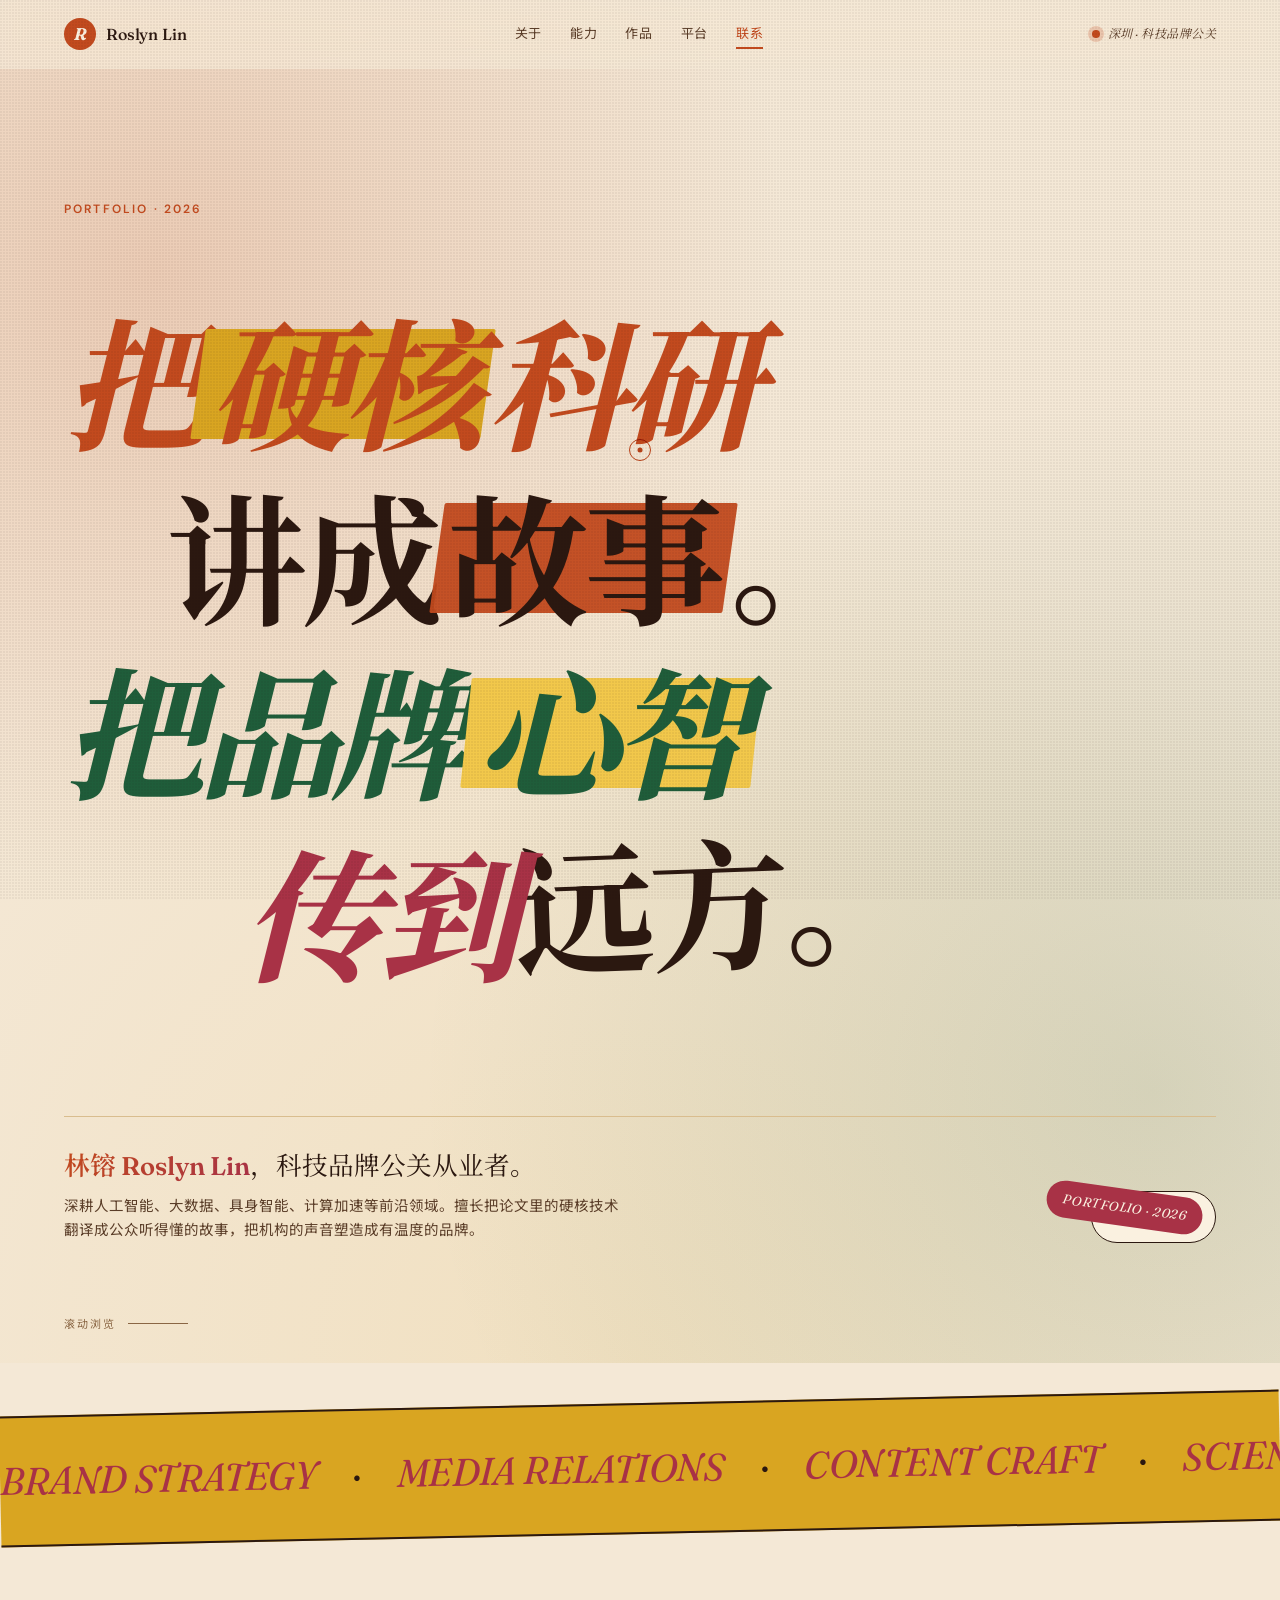
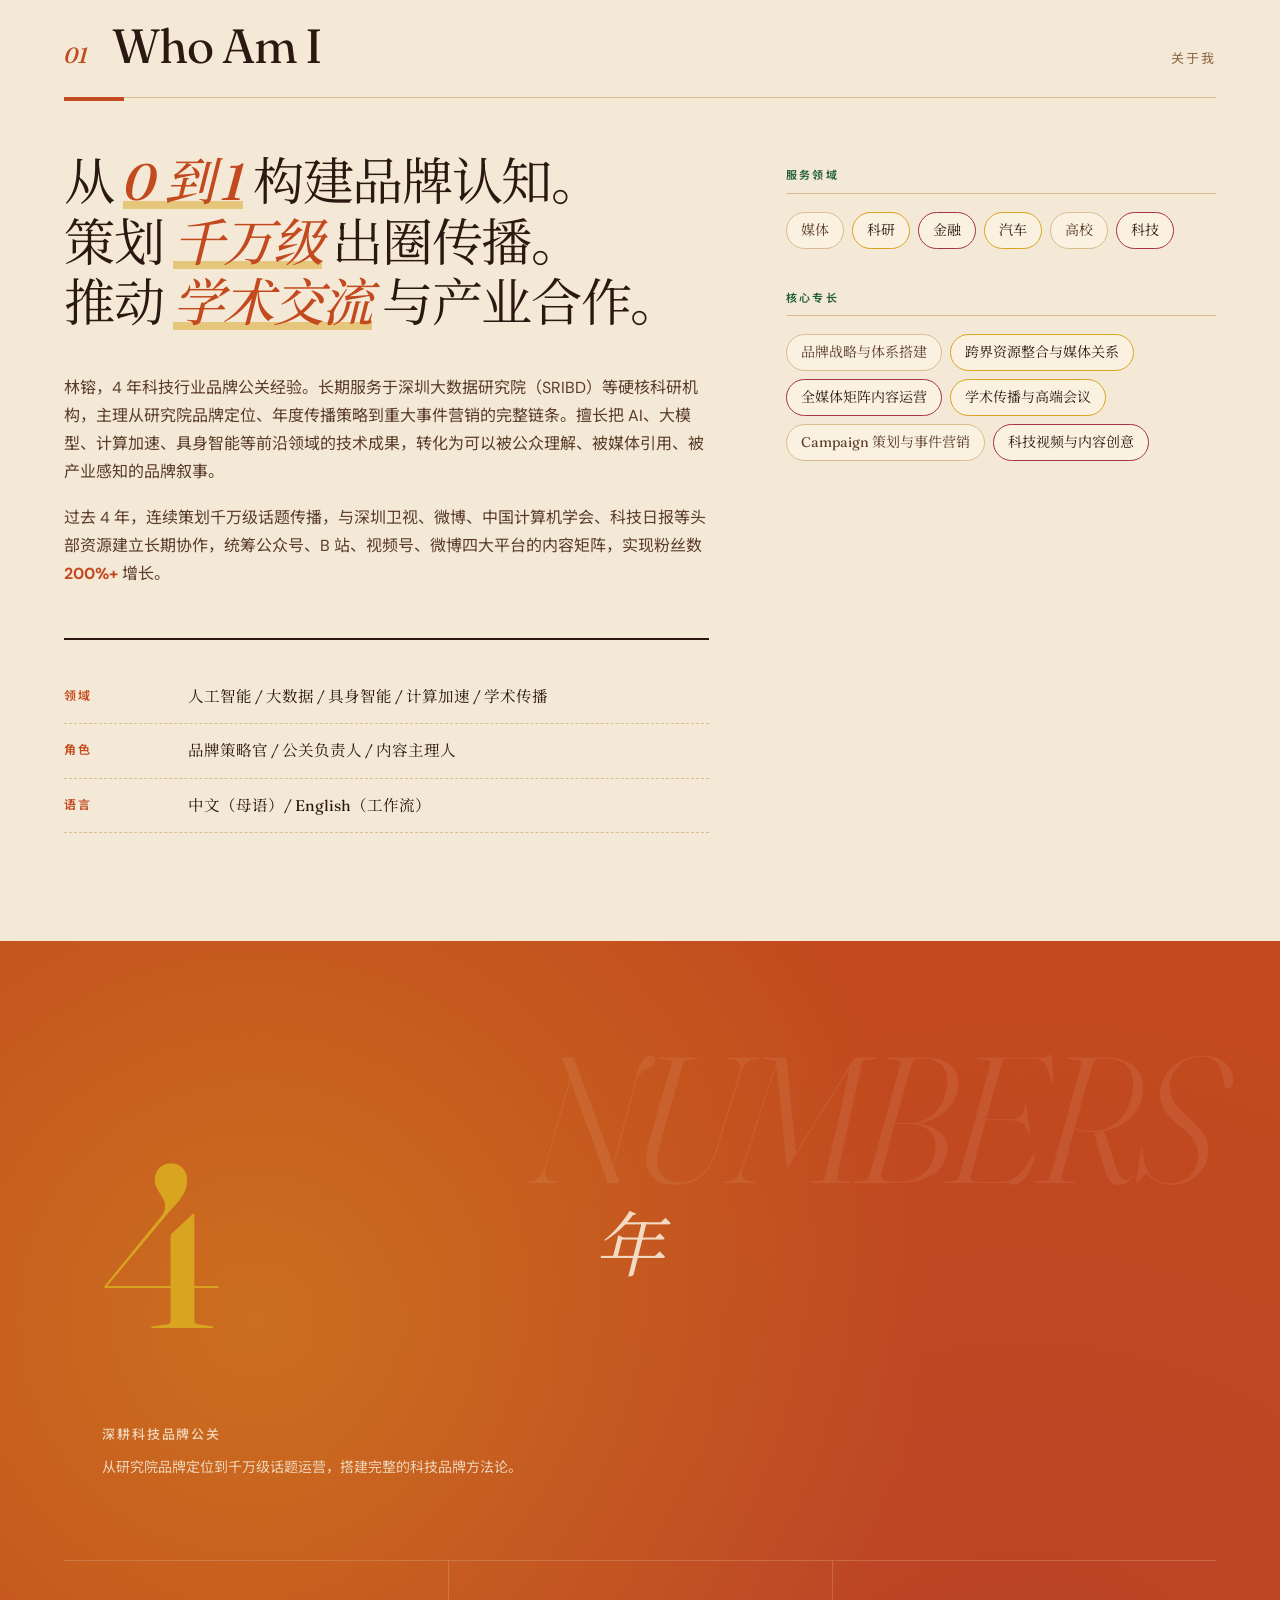
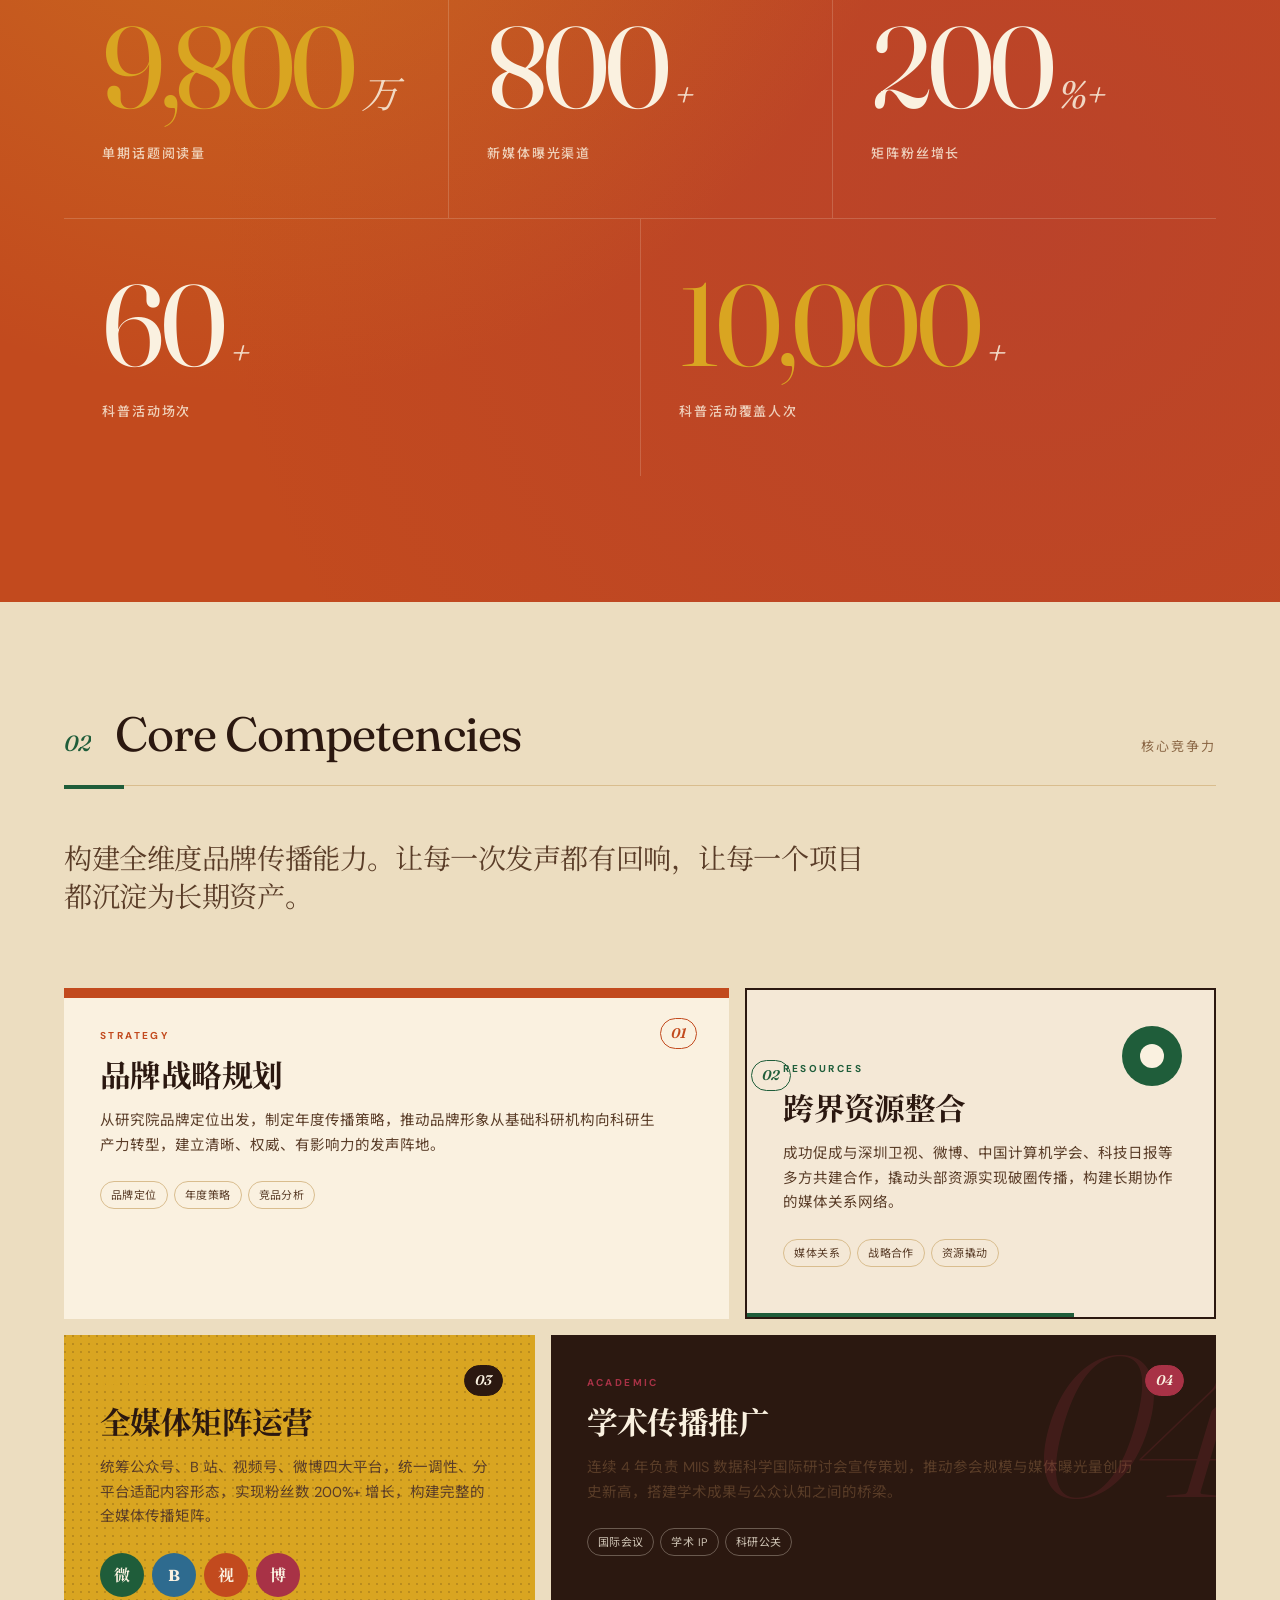
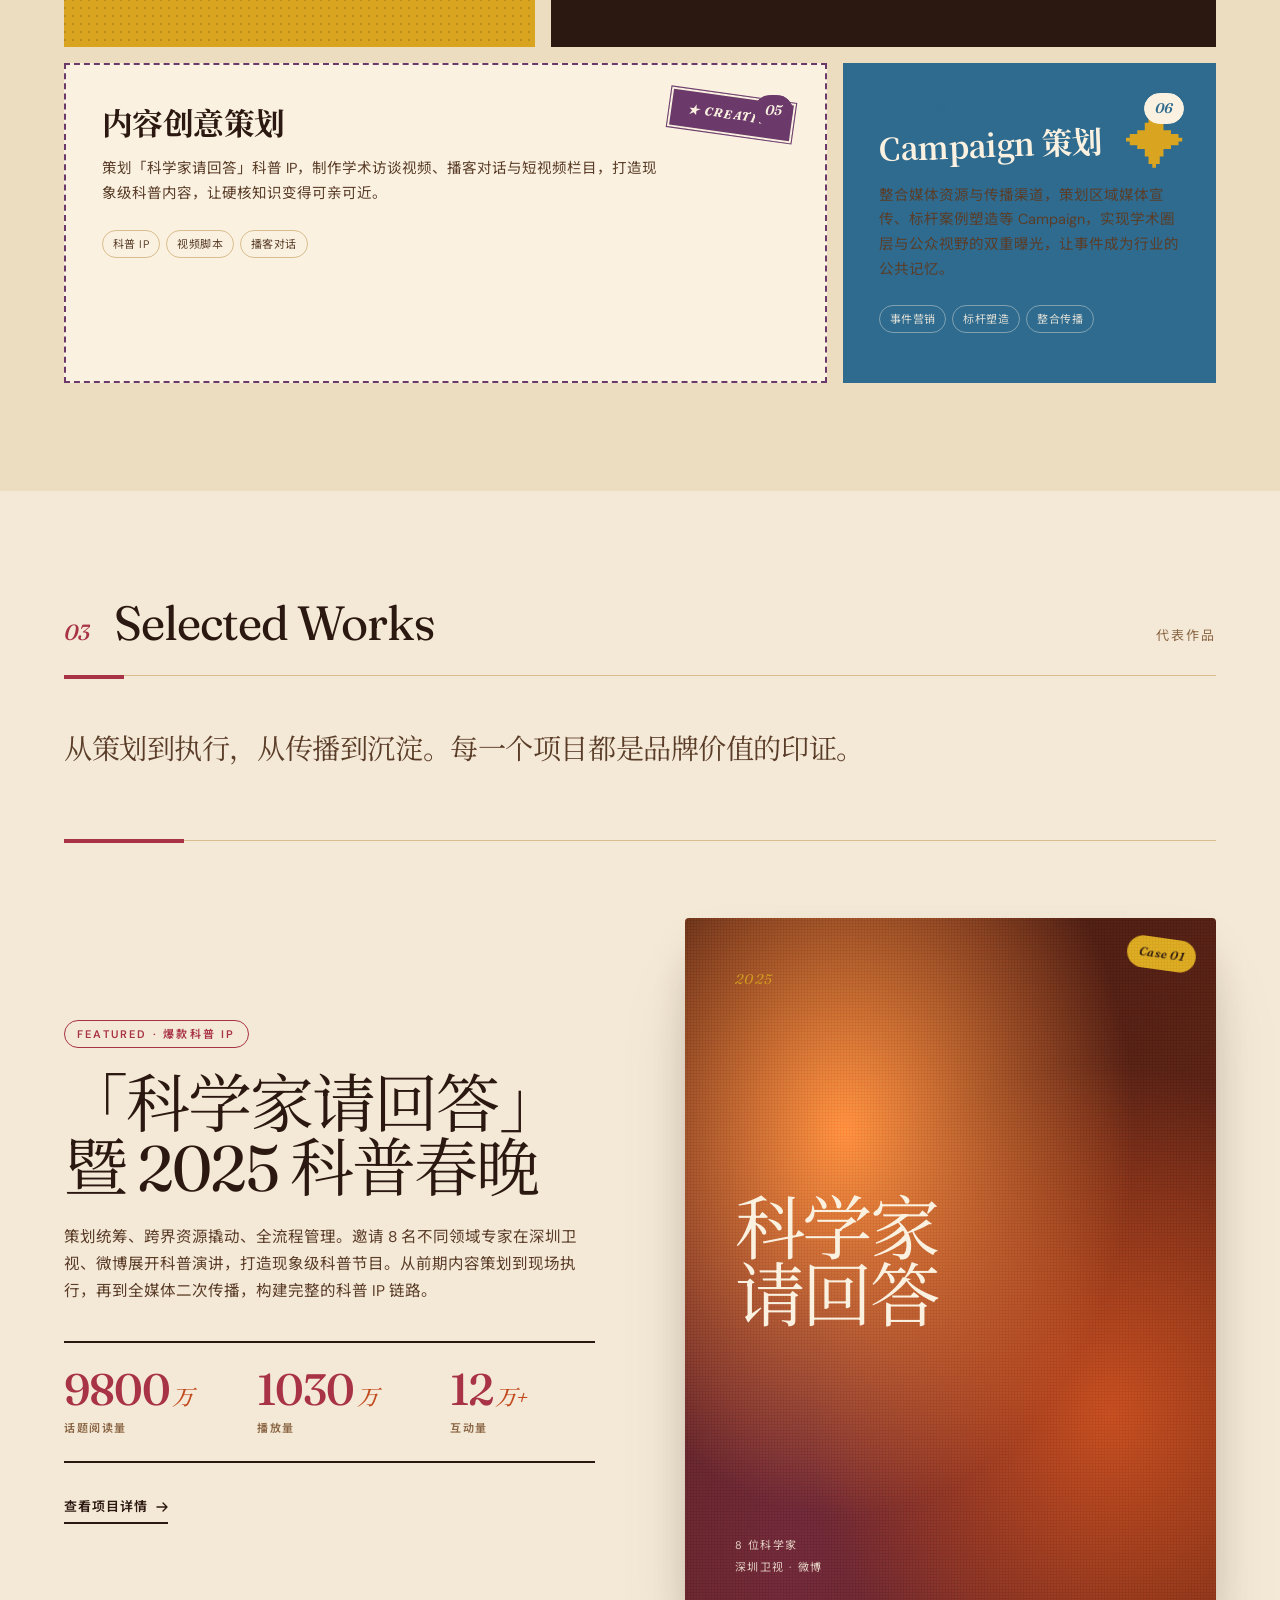
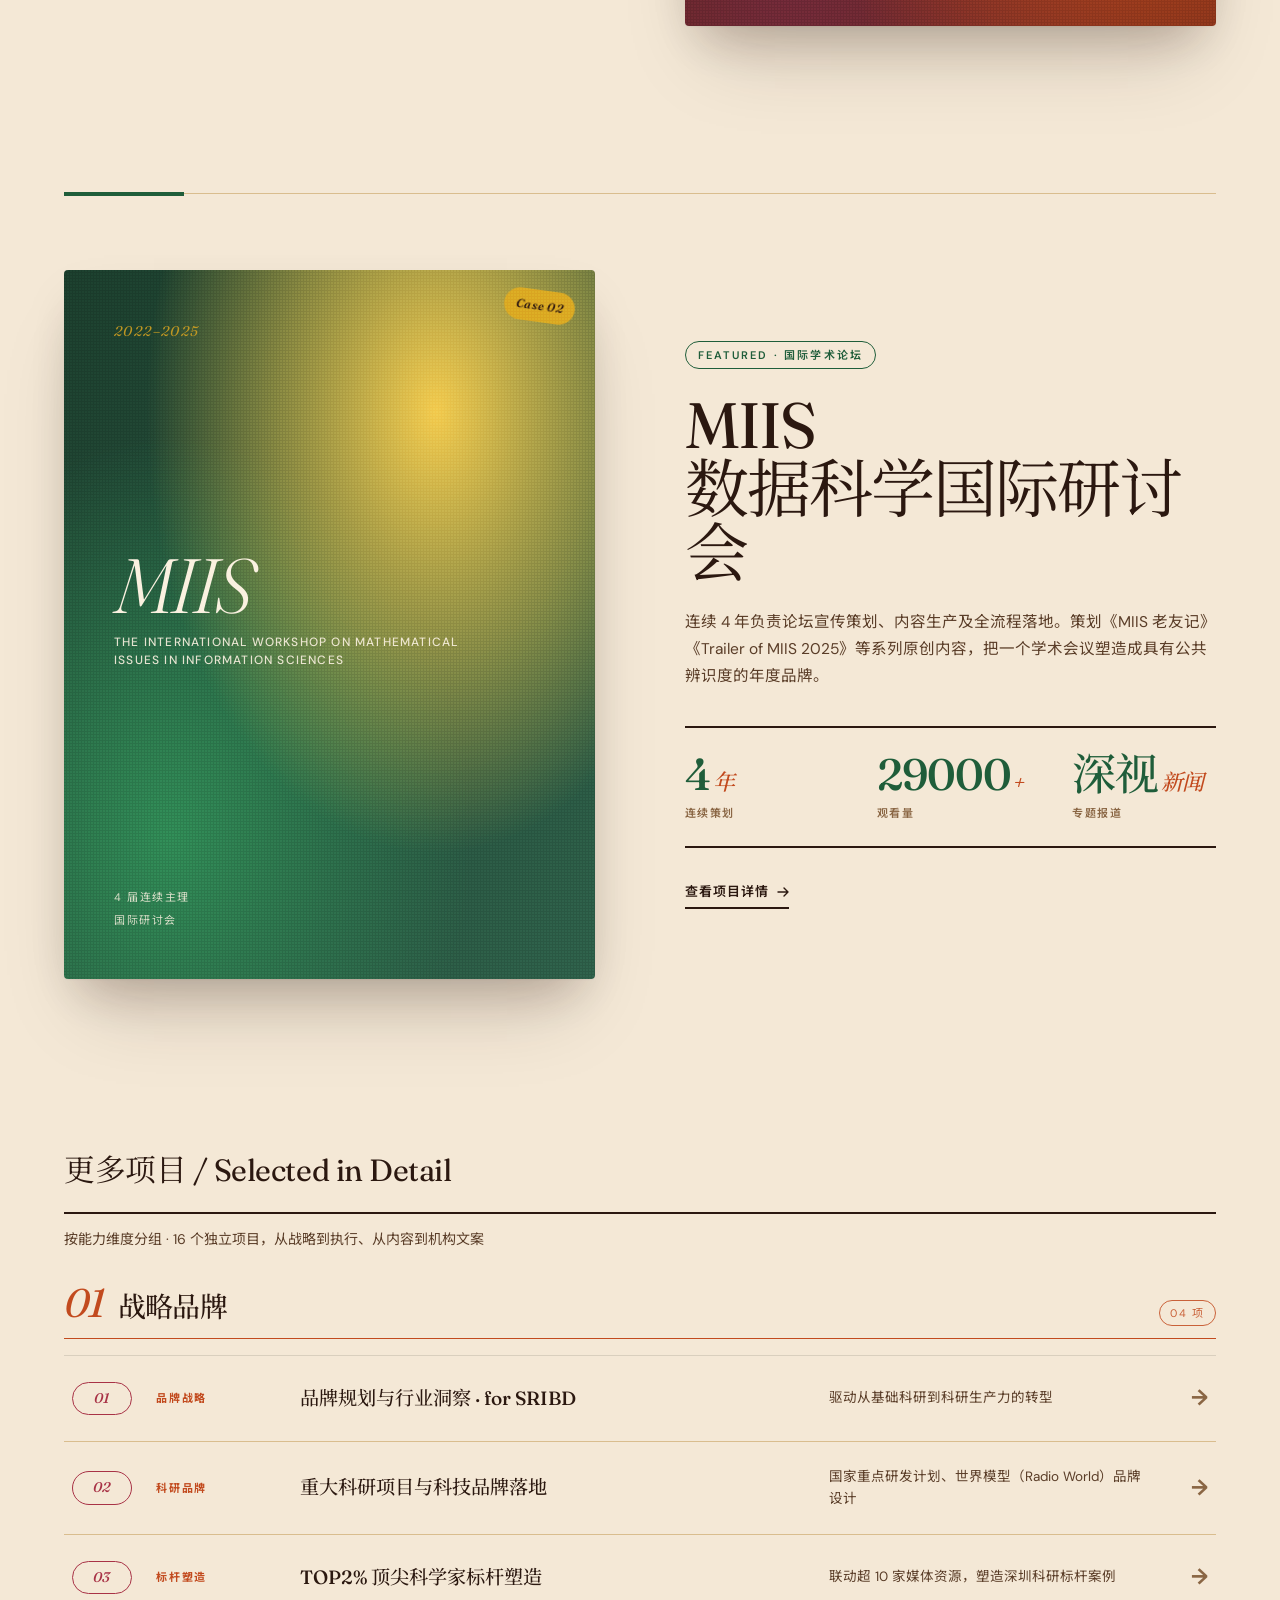
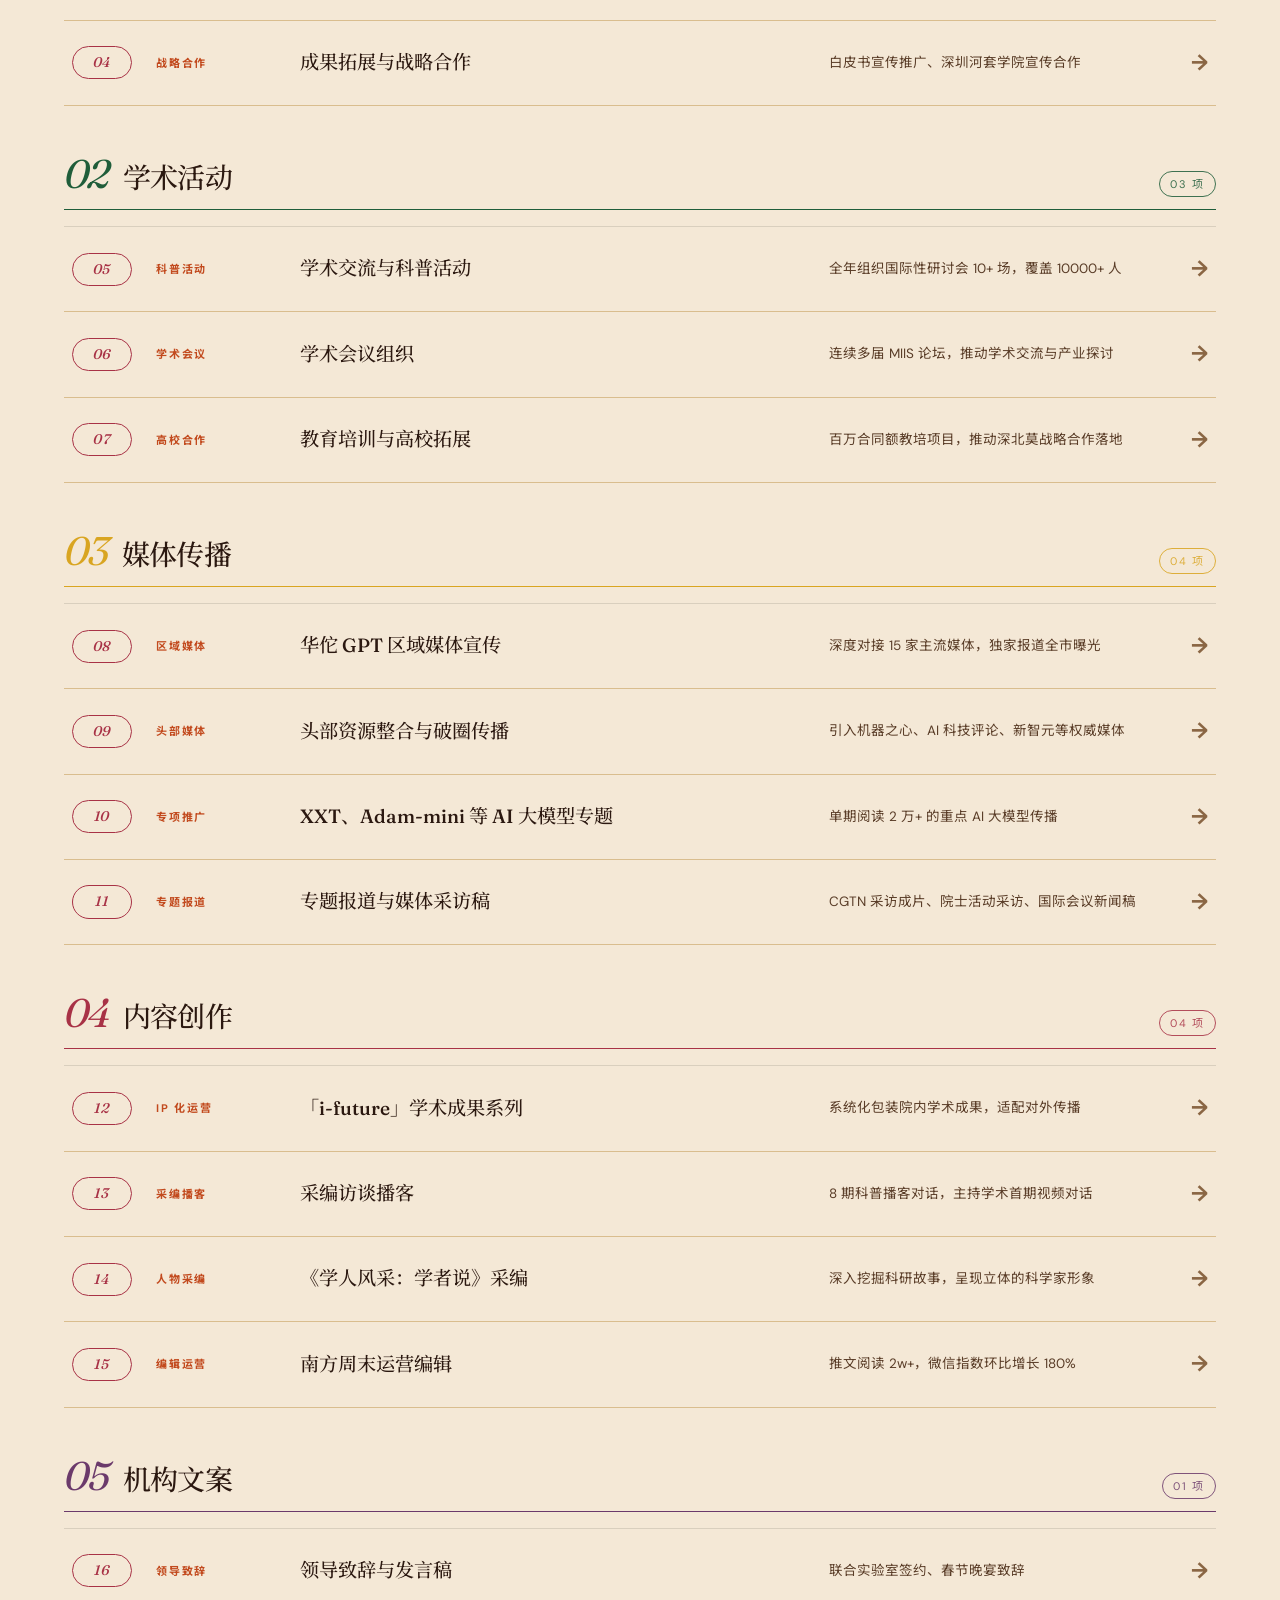
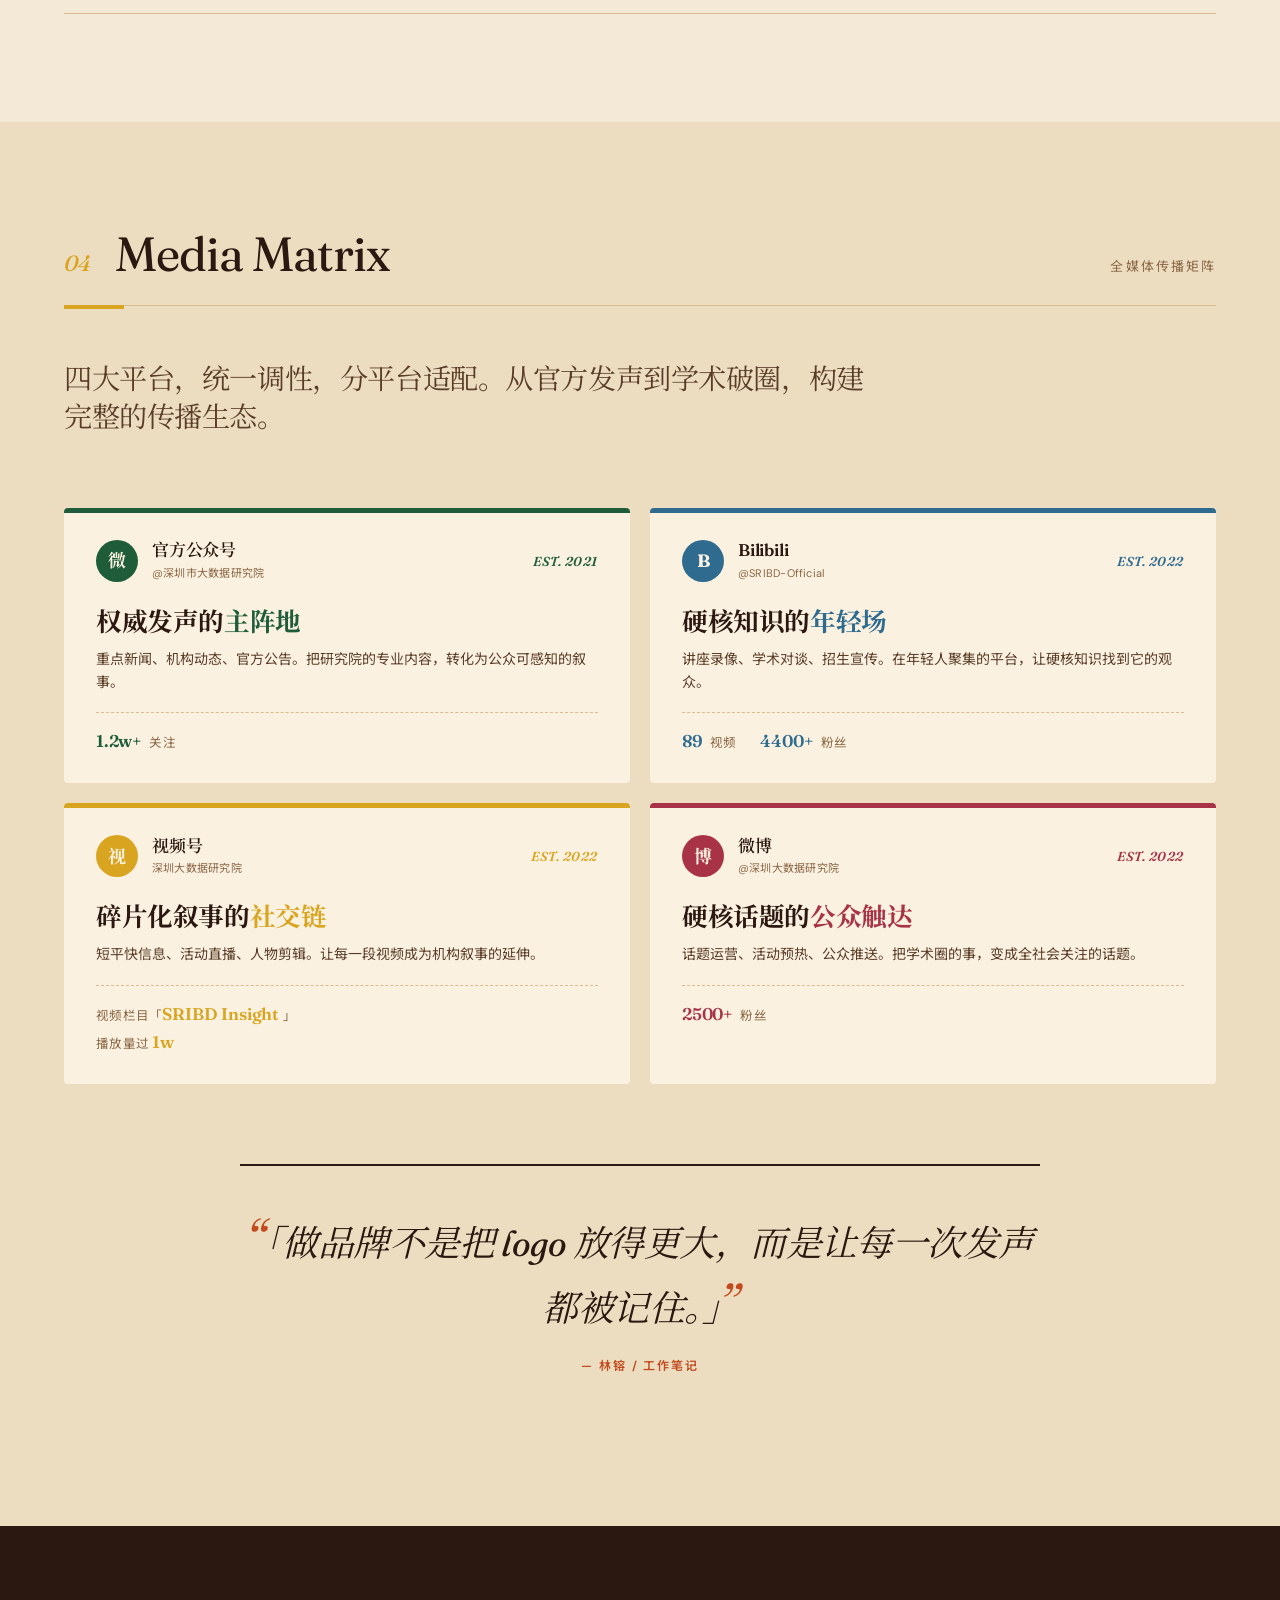
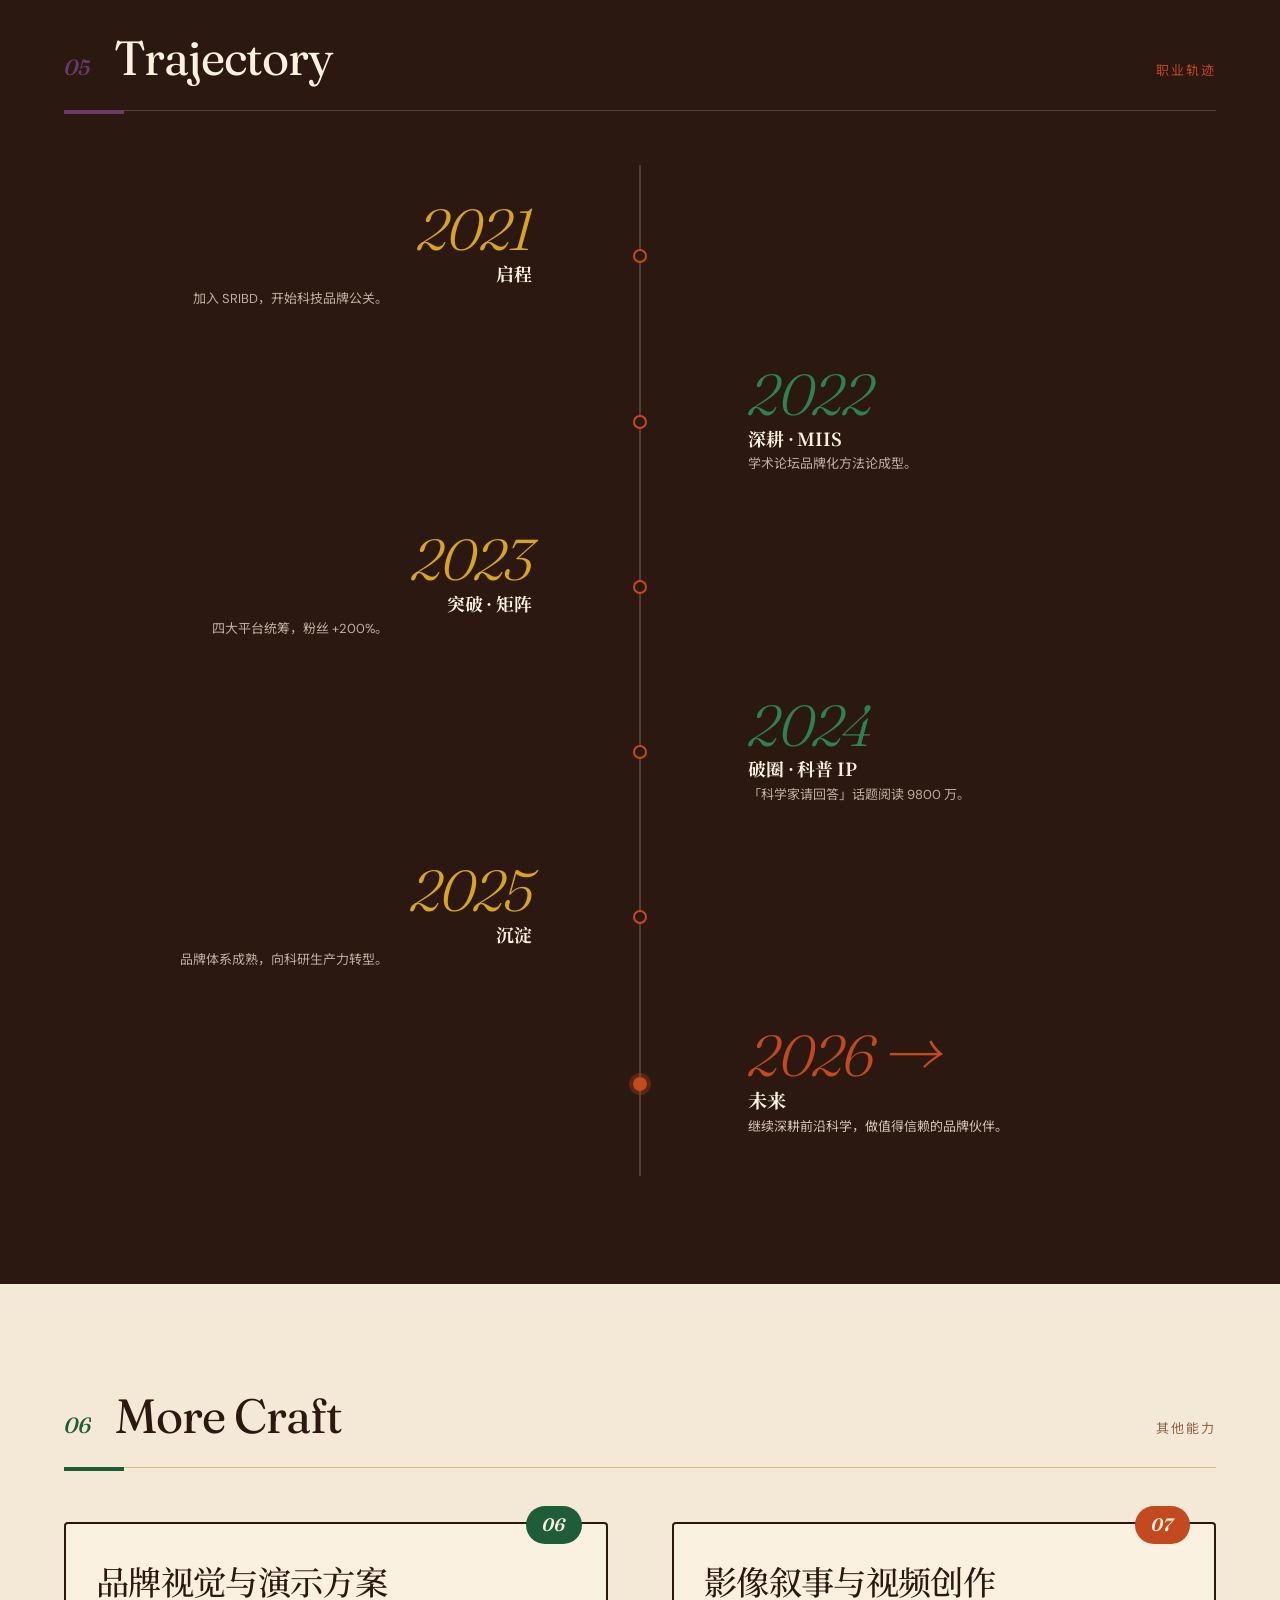
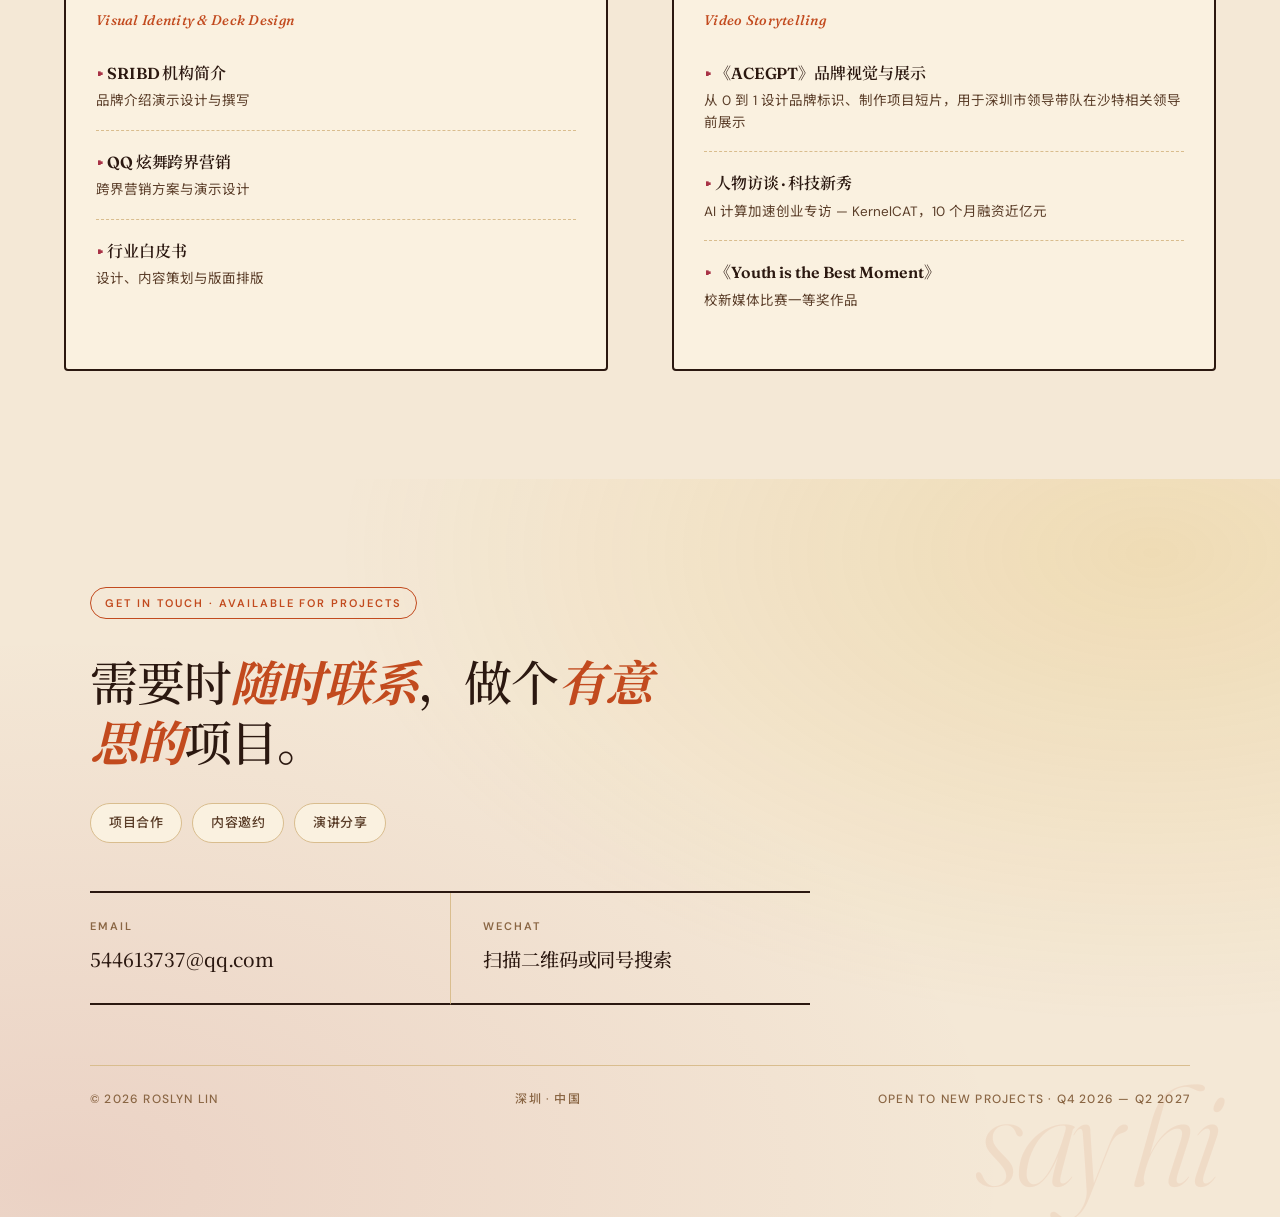
==== index.html @ c851cc62 "v3.9: categorize Selected in Detail + update MIIS / Media stats - Selected in Detail: reorganize 16 " ====
<!DOCTYPE html>
<html lang="zh-CN">
<head>
  <meta charset="UTF-8">
  <meta name="viewport" content="width=device-width, initial-scale=1.0">
  <meta name="description" content="林镕 Roslyn Lin · 科技品牌公关与传播专家。4年深耕人工智能、大数据、具身智能领域，构建从0到1的品牌认知，策划千万级出圈传播。">
  <title>林镕 Roslyn Lin · 科技品牌公关与传播</title>
  <link rel="preconnect" href="https://fonts.googleapis.com">
  <link rel="preconnect" href="https://fonts.gstatic.com" crossorigin>
  <link href="https://fonts.googleapis.com/css2?family=Fraunces:ital,opsz,wght@0,9..144,300;0,9..144,400;0,9..144,500;0,9..144,600;0,9..144,700;1,9..144,300;1,9..144,400&family=DM+Sans:ital,opsz,wght@0,9..40,300;0,9..40,400;0,9..40,500;0,9..40,600;1,9..40,300;1,9..40,400&family=Noto+Serif+SC:wght@400;500;600;700&family=Noto+Sans+SC:wght@300;400;500;600;700&display=swap" rel="stylesheet">
  <link rel="stylesheet" href="styles.css">
</head>
<body>

  <!-- ============== TOP NAV ============== -->
  <header class="topbar">
    <div class="topbar-inner">
      <a class="brand" href="#top">
        <span class="brand-mark">R</span>
        <span class="brand-name">Roslyn Lin</span>
      </a>
      <nav class="nav">
        <a href="#about">关于</a>
        <a href="#competencies">能力</a>
        <a href="#work">作品</a>
        <a href="#media">平台</a>
        <a href="#contact">联系</a>
      </nav>
      <div class="meta-tag">
        <span class="meta-dot"></span>
        <span>深圳 · 科技品牌公关</span>
      </div>
    </div>
  </header>

  <main id="top">

    <!-- ============== HERO ============== -->
    <section class="hero">
      <span class="sticker sticker-portfolio">PORTFOLIO · 2026</span>

      <div class="hero-grid">
        <div class="hero-meta">
          <span class="kicker">Portfolio · 2026</span>
        </div>

        <h1 class="hero-title">
          <span class="line line-1"><span class="word">把<span class="hl">硬核</span>科研</span></span>
          <span class="line line-2"><span class="word">讲成<span class="hl-yellow">故事</span>。</span></span>
          <span class="line line-3"><span class="word">把品牌<span class="hl-green">心智</span></span></span>
          <span class="line line-4"><span class="word"><em>传到</em>远方。</span></span>
        </h1>

        <div class="hero-bottom">
          <div class="hero-intro">
            <p class="lead"><strong>林镕 Roslyn Lin</strong>，科技品牌公关从业者。</p>
            <p class="lead-sub">深耕人工智能、大数据、具身智能、计算加速等前沿领域。擅长把论文里的硬核技术翻译成公众听得懂的故事，把机构的声音塑造成有温度的品牌。</p>
          </div>
          <a class="ghost-cta" href="#contact">
            <span>建立联系</span>
            <svg width="14" height="14" viewBox="0 0 14 14" fill="none"><path d="M1 7h12m0 0L8 2m5 5L8 12" stroke="currentColor" stroke-width="1.4" stroke-linecap="round" stroke-linejoin="round"/></svg>
          </a>
        </div>
      </div>

      <div class="scroll-cue">
        <span>滚动浏览</span>
        <div class="scroll-line"></div>
      </div>
    </section>

    <!-- ============== MARQUEE / DECK ============== -->
    <section class="deck">
      <div class="deck-track" id="deckTrack">
        <span>BRAND STRATEGY</span><span>·</span>
        <span>MEDIA RELATIONS</span><span>·</span>
        <span>CONTENT CRAFT</span><span>·</span>
        <span>SCIENCE COMMUNICATION</span><span>·</span>
        <span>EVENT DESIGN</span><span>·</span>
        <span>CAMPAIGN PLANNING</span><span>·</span>
        <span>VIDEO STORYTELLING</span><span>·</span>
        <span>VISUAL IDENTITY</span><span>·</span>
        <span>BRAND STRATEGY</span><span>·</span>
        <span>MEDIA RELATIONS</span><span>·</span>
        <span>CONTENT CRAFT</span><span>·</span>
        <span>SCIENCE COMMUNICATION</span><span>·</span>
        <span>EVENT DESIGN</span><span>·</span>
        <span>CAMPAIGN PLANNING</span><span>·</span>
        <span>VIDEO STORYTELLING</span><span>·</span>
        <span>VISUAL IDENTITY</span><span>·</span>
      </div>
    </section>

    <!-- ============== ABOUT ============== -->
    <section id="about" class="about">
      <div class="section-head">
        <span class="num">01</span>
        <h2 class="section-title">Who Am I</h2>
        <span class="section-zh">关于我</span>
      </div>

      <div class="about-grid">
        <div class="about-main">
          <p class="display">
            从 <em>0 到 1</em> 构建品牌认知。<br>
            策划 <em>千万级</em> 出圈传播。<br>
            推动 <em>学术交流</em> 与产业合作。
          </p>

          <p class="body">林镕，4 年科技行业品牌公关经验。长期服务于深圳大数据研究院（SRIBD）等硬核科研机构，主理从研究院品牌定位、年度传播策略到重大事件营销的完整链条。擅长把 AI、大模型、计算加速、具身智能等前沿领域的技术成果，转化为可以被公众理解、被媒体引用、被产业感知的品牌叙事。</p>

          <p class="body">过去 4 年，连续策划千万级话题传播，与深圳卫视、微博、中国计算机学会、科技日报等头部资源建立长期协作，统筹公众号、B 站、视频号、微博四大平台的内容矩阵，实现粉丝数 <strong>200%+</strong> 增长。</p>

          <div class="field-list">
            <div class="field">
              <span class="field-key">领域</span>
              <span class="field-val">人工智能 / 大数据 / 具身智能 / 计算加速 / 学术传播</span>
            </div>
            <div class="field">
              <span class="field-key">角色</span>
              <span class="field-val">品牌策略官 / 公关负责人 / 内容主理人</span>
            </div>
            <div class="field">
              <span class="field-key">语言</span>
              <span class="field-val">中文（母语）/ English（工作流）</span>
            </div>
          </div>
        </div>

        <aside class="about-side">
          <div class="aside-block">
            <div class="aside-label">服务领域</div>
            <ul>
              <li>媒体</li>
              <li>科研</li>
              <li>金融</li>
              <li>汽车</li>
              <li>高校</li>
              <li>科技</li>
            </ul>
          </div>

          <div class="aside-block">
            <div class="aside-label">核心专长</div>
            <ul>
              <li>品牌战略与体系搭建</li>
              <li>跨界资源整合与媒体关系</li>
              <li>全媒体矩阵内容运营</li>
              <li>学术传播与高端会议</li>
              <li>Campaign 策划与事件营销</li>
              <li>科技视频与内容创意</li>
            </ul>
          </div>
        </aside>
      </div>
    </section>

    <!-- ============== STATS ============== -->
    <section class="stats">
      <div class="stat-row row-1col">
        <div class="stat stat-large">
          <span class="stat-num" data-count="4">0</span>
          <span class="stat-suffix">年</span>
          <div class="stat-body">
            <span class="stat-label">深耕科技品牌公关</span>
            <p class="stat-desc">从研究院品牌定位到千万级话题运营，搭建完整的科技品牌方法论。</p>
          </div>
        </div>
      </div>

      <div class="stat-row row-3col">
        <div class="stat">
          <span class="stat-num" data-count="9800">0</span>
          <span class="stat-suffix">万</span>
          <span class="stat-label">单期话题阅读量</span>
        </div>
        <div class="stat">
          <span class="stat-num" data-count="800">0</span>
          <span class="stat-suffix">+</span>
          <span class="stat-label">新媒体曝光渠道</span>
        </div>
        <div class="stat">
          <span class="stat-num" data-count="200">0</span>
          <span class="stat-suffix">%+</span>
          <span class="stat-label">矩阵粉丝增长</span>
        </div>
      </div>

      <div class="stat-row row-2col">
        <div class="stat">
          <span class="stat-num" data-count="60">0</span>
          <span class="stat-suffix">+</span>
          <span class="stat-label">科普活动场次</span>
        </div>
        <div class="stat">
          <span class="stat-num" data-count="10000">0</span>
          <span class="stat-suffix">+</span>
          <span class="stat-label">科普活动覆盖人次</span>
        </div>
      </div>
    </section>

    <!-- ============== COMPETENCIES ============== -->
    <section id="competencies" class="competencies">
      <div class="section-head">
        <span class="num">02</span>
        <h2 class="section-title">Core Competencies</h2>
        <span class="section-zh">核心竞争力</span>
      </div>

      <p class="lead-text">构建全维度品牌传播能力。让每一次发声都有回响，让每一个项目都沉淀为长期资产。</p>

      <div class="comp-grid">
        <article class="comp-card c1">
          <span class="comp-deco deco-line"></span>
          <span class="comp-i">01</span>
          <span class="comp-label">STRATEGY</span>
          <h3>品牌战略规划</h3>
          <p>从研究院品牌定位出发，制定年度传播策略，推动品牌形象从基础科研机构向科研生产力转型，建立清晰、权威、有影响力的发声阵地。</p>
          <ul class="comp-tags">
            <li>品牌定位</li>
            <li>年度策略</li>
            <li>竞品分析</li>
          </ul>
        </article>

        <article class="comp-card c2">
          <span class="comp-deco deco-dot"></span>
          <span class="comp-i">02</span>
          <span class="comp-label">RESOURCES</span>
          <h3>跨界资源整合</h3>
          <p>成功促成与深圳卫视、微博、中国计算机学会、科技日报等多方共建合作，撬动头部资源实现破圈传播，构建长期协作的媒体关系网络。</p>
          <ul class="comp-tags">
            <li>媒体关系</li>
            <li>战略合作</li>
            <li>资源撬动</li>
          </ul>
          <span class="comp-deco deco-line-bottom"></span>
        </article>

        <article class="comp-card c3">
          <span class="comp-i">03</span>
          <span class="comp-label">MATRIX</span>
          <h3>全媒体矩阵运营</h3>
          <p>统筹公众号、B 站、视频号、微博四大平台，统一调性、分平台适配内容形态，实现粉丝数 200%+ 增长，构建完整的全媒体传播矩阵。</p>
          <div class="comp-platforms">
            <span class="plat p1" title="公众号">微</span>
            <span class="plat p2" title="B 站">B</span>
            <span class="plat p3" title="视频号">视</span>
            <span class="plat p4" title="微博">博</span>
          </div>
        </article>

        <article class="comp-card c4">
          <span class="comp-giant-num">04</span>
          <span class="comp-i">04</span>
          <span class="comp-label">ACADEMIC</span>
          <h3>学术传播推广</h3>
          <p>连续 4 年负责 MIIS 数据科学国际研讨会宣传策划，推动参会规模与媒体曝光量创历史新高，搭建学术成果与公众认知之间的桥梁。</p>
          <ul class="comp-tags">
            <li>国际会议</li>
            <li>学术 IP</li>
            <li>科研公关</li>
          </ul>
        </article>

        <article class="comp-card c5">
          <span class="comp-deco deco-stamp">★ CREATIVE</span>
          <span class="comp-i">05</span>
          <h3>内容创意策划</h3>
          <p>策划「科学家请回答」科普 IP，制作学术访谈视频、播客对话与短视频栏目，打造现象级科普内容，让硬核知识变得可亲可近。</p>
          <ul class="comp-tags">
            <li>科普 IP</li>
            <li>视频脚本</li>
            <li>播客对话</li>
          </ul>
        </article>

        <article class="comp-card c6">
          <span class="comp-i">06</span>
          <span class="comp-label">CAMPAIGN</span>
          <h3 class="rotate-title">Campaign 策划</h3>
          <p>整合媒体资源与传播渠道，策划区域媒体宣传、标杆案例塑造等 Campaign，实现学术圈层与公众视野的双重曝光，让事件成为行业的公共记忆。</p>
          <span class="comp-deco deco-burst">✦</span>
          <ul class="comp-tags">
            <li>事件营销</li>
            <li>标杆塑造</li>
            <li>整合传播</li>
          </ul>
        </article>
      </div>
    </section>

    <!-- ============== SELECTED WORKS ============== -->
    <section id="work" class="works">
      <div class="section-head">
        <span class="num">03</span>
        <h2 class="section-title">Selected Works</h2>
        <span class="section-zh">代表作品</span>
      </div>

      <p class="lead-text">从策划到执行，从传播到沉淀。每一个项目都是品牌价值的印证。</p>

      <!-- Featured project 1 -->
      <article class="featured-project fp-1">
        <div class="fp-meta">
          <span class="fp-tag">Featured · 爆款科普 IP</span>
          <h3 class="fp-title">「科学家请回答」<br>暨 2025 科普春晚</h3>
          <p class="fp-desc">策划统筹、跨界资源撬动、全流程管理。邀请 8 名不同领域专家在深圳卫视、微博展开科普演讲，打造现象级科普节目。从前期内容策划到现场执行，再到全媒体二次传播，构建完整的科普 IP 链路。</p>

          <div class="fp-stats">
            <div class="fp-stat">
              <span class="fp-num">9800<small>万</small></span>
              <span class="fp-label">话题阅读量</span>
            </div>
            <div class="fp-stat">
              <span class="fp-num">1030<small>万</small></span>
              <span class="fp-label">播放量</span>
            </div>
            <div class="fp-stat">
              <span class="fp-num">12<small>万+</small></span>
              <span class="fp-label">互动量</span>
            </div>
          </div>

          <a class="fp-link" href="project-scientists-answer.html">查看项目详情
            <svg width="12" height="12" viewBox="0 0 12 12" fill="none"><path d="M1 6h10m0 0L7 2m4 4L7 10" stroke="currentColor" stroke-width="1.4" stroke-linecap="round" stroke-linejoin="round"/></svg>
          </a>
        </div>
        <div class="fp-visual">
          <div class="fp-poster poster-spring">
            <span class="poster-tag">Case 01</span>
            <div class="poster-grain"></div>
            <div class="poster-inner">
              <span class="poster-year">2025</span>
              <h4>科学家<br>请回答</h4>
              <div class="poster-meta">
                <span>8 位科学家</span>
                <span>深圳卫视 · 微博</span>
              </div>
            </div>
          </div>
        </div>
      </article>

      <!-- Featured project 2 -->
      <article class="featured-project fp-2 reverse">
        <div class="fp-meta">
          <span class="fp-tag">Featured · 国际学术论坛</span>
          <h3 class="fp-title">MIIS<br>数据科学国际研讨会</h3>
          <p class="fp-desc">连续 4 年负责论坛宣传策划、内容生产及全流程落地。策划《MIIS 老友记》《Trailer of MIIS 2025》等系列原创内容，把一个学术会议塑造成具有公共辨识度的年度品牌。</p>

          <div class="fp-stats">
            <div class="fp-stat">
              <span class="fp-num">4<small>年</small></span>
              <span class="fp-label">连续策划</span>
            </div>
            <div class="fp-stat">
              <span class="fp-num">29000<small>+</small></span>
              <span class="fp-label">观看量</span>
            </div>
            <div class="fp-stat">
              <span class="fp-num">深视<small>新闻</small></span>
              <span class="fp-label">专题报道</span>
            </div>
          </div>

          <a class="fp-link" href="project-miis.html">查看项目详情
            <svg width="12" height="12" viewBox="0 0 12 12" fill="none"><path d="M1 6h10m0 0L7 2m4 4L7 10" stroke="currentColor" stroke-width="1.4" stroke-linecap="round" stroke-linejoin="round"/></svg>
          </a>
        </div>
        <div class="fp-visual">
          <div class="fp-poster poster-miis">
            <span class="poster-tag">Case 02</span>
            <div class="poster-grain"></div>
            <div class="poster-inner">
              <span class="poster-year">2022–2025</span>
              <div class="poster-title-block">
                <h4>MIIS</h4>
                <p class="poster-subtitle-en">The International Workshop on Mathematical Issues in Information Sciences</p>
              </div>
              <div class="poster-meta">
                <span>4 届连续主理</span>
                <span>国际研讨会</span>
              </div>
            </div>
          </div>
        </div>
      </article>

      <!-- Smaller projects grid (categorized) -->
      <div class="works-sub">
        <h3 class="subhead">更多项目 / Selected in Detail</h3>
        <p class="works-sub-intro">按能力维度分组 · 16 个独立项目，从战略到执行、从内容到机构文案</p>

        <!-- Category 01: 战略品牌 -->
        <div class="works-cat works-cat-strategy">
          <div class="works-cat-head">
            <span class="works-cat-num">01</span>
            <h4 class="works-cat-title">战略品牌</h4>
            <span class="works-cat-count">04 项</span>
          </div>
          <div class="works-grid">

            <a class="work-row" href="#">
              <span class="work-num">01</span>
              <span class="work-cat">品牌战略</span>
              <span class="work-title">品牌规划与行业洞察 · for SRIBD</span>
              <span class="work-note">驱动从基础科研到科研生产力的转型</span>
              <span class="work-arrow">→</span>
            </a>

            <a class="work-row" href="#">
              <span class="work-num">02</span>
              <span class="work-cat">科研品牌</span>
              <span class="work-title">重大科研项目与科技品牌落地</span>
              <span class="work-note">国家重点研发计划、世界模型（Radio World）品牌设计</span>
              <span class="work-arrow">→</span>
            </a>

            <a class="work-row" href="#">
              <span class="work-num">03</span>
              <span class="work-cat">标杆塑造</span>
              <span class="work-title">TOP2% 顶尖科学家标杆塑造</span>
              <span class="work-note">联动超 10 家媒体资源，塑造深圳科研标杆案例</span>
              <span class="work-arrow">→</span>
            </a>

            <a class="work-row" href="#">
              <span class="work-num">04</span>
              <span class="work-cat">战略合作</span>
              <span class="work-title">成果拓展与战略合作</span>
              <span class="work-note">白皮书宣传推广、深圳河套学院宣传合作</span>
              <span class="work-arrow">→</span>
            </a>

          </div>
        </div>

        <!-- Category 02: 学术活动 -->
        <div class="works-cat works-cat-academic">
          <div class="works-cat-head">
            <span class="works-cat-num">02</span>
            <h4 class="works-cat-title">学术活动</h4>
            <span class="works-cat-count">03 项</span>
          </div>
          <div class="works-grid">

            <a class="work-row" href="#">
              <span class="work-num">05</span>
              <span class="work-cat">科普活动</span>
              <span class="work-title">学术交流与科普活动</span>
              <span class="work-note">全年组织国际性研讨会 10+ 场，覆盖 10000+ 人</span>
              <span class="work-arrow">→</span>
            </a>

            <a class="work-row" href="#">
              <span class="work-num">06</span>
              <span class="work-cat">学术会议</span>
              <span class="work-title">学术会议组织</span>
              <span class="work-note">连续多届 MIIS 论坛，推动学术交流与产业探讨</span>
              <span class="work-arrow">→</span>
            </a>

            <a class="work-row" href="#">
              <span class="work-num">07</span>
              <span class="work-cat">高校合作</span>
              <span class="work-title">教育培训与高校拓展</span>
              <span class="work-note">百万合同额教培项目，推动深北莫战略合作落地</span>
              <span class="work-arrow">→</span>
            </a>

          </div>
        </div>

        <!-- Category 03: 媒体传播 -->
        <div class="works-cat works-cat-media">
          <div class="works-cat-head">
            <span class="works-cat-num">03</span>
            <h4 class="works-cat-title">媒体传播</h4>
            <span class="works-cat-count">04 项</span>
          </div>
          <div class="works-grid">

            <a class="work-row" href="#">
              <span class="work-num">08</span>
              <span class="work-cat">区域媒体</span>
              <span class="work-title">华佗 GPT 区域媒体宣传</span>
              <span class="work-note">深度对接 15 家主流媒体，独家报道全市曝光</span>
              <span class="work-arrow">→</span>
            </a>

            <a class="work-row" href="#">
              <span class="work-num">09</span>
              <span class="work-cat">头部媒体</span>
              <span class="work-title">头部资源整合与破圈传播</span>
              <span class="work-note">引入机器之心、AI 科技评论、新智元等权威媒体</span>
              <span class="work-arrow">→</span>
            </a>

            <a class="work-row" href="#">
              <span class="work-num">10</span>
              <span class="work-cat">专项推广</span>
              <span class="work-title">XXT、Adam-mini 等 AI 大模型专题</span>
              <span class="work-note">单期阅读 2 万+ 的重点 AI 大模型传播</span>
              <span class="work-arrow">→</span>
            </a>

            <a class="work-row" href="#">
              <span class="work-num">11</span>
              <span class="work-cat">专题报道</span>
              <span class="work-title">专题报道与媒体采访稿</span>
              <span class="work-note">CGTN 采访成片、院士活动采访、国际会议新闻稿</span>
              <span class="work-arrow">→</span>
            </a>

          </div>
        </div>

        <!-- Category 04: 内容创作 -->
        <div class="works-cat works-cat-content">
          <div class="works-cat-head">
            <span class="works-cat-num">04</span>
            <h4 class="works-cat-title">内容创作</h4>
            <span class="works-cat-count">04 项</span>
          </div>
          <div class="works-grid">

            <a class="work-row" href="#">
              <span class="work-num">12</span>
              <span class="work-cat">IP 化运营</span>
              <span class="work-title">「i-future」学术成果系列</span>
              <span class="work-note">系统化包装院内学术成果，适配对外传播</span>
              <span class="work-arrow">→</span>
            </a>

            <a class="work-row" href="#">
              <span class="work-num">13</span>
              <span class="work-cat">采编播客</span>
              <span class="work-title">采编访谈播客</span>
              <span class="work-note">8 期科普播客对话，主持学术首期视频对话</span>
              <span class="work-arrow">→</span>
            </a>

            <a class="work-row" href="#">
              <span class="work-num">14</span>
              <span class="work-cat">人物采编</span>
              <span class="work-title">《学人风采：学者说》采编</span>
              <span class="work-note">深入挖掘科研故事，呈现立体的科学家形象</span>
              <span class="work-arrow">→</span>
            </a>

            <a class="work-row" href="#">
              <span class="work-num">15</span>
              <span class="work-cat">编辑运营</span>
              <span class="work-title">南方周末运营编辑</span>
              <span class="work-note">推文阅读 2w+，微信指数环比增长 180%</span>
              <span class="work-arrow">→</span>
            </a>

          </div>
        </div>

        <!-- Category 05: 机构文案 -->
        <div class="works-cat works-cat-writing">
          <div class="works-cat-head">
            <span class="works-cat-num">05</span>
            <h4 class="works-cat-title">机构文案</h4>
            <span class="works-cat-count">01 项</span>
          </div>
          <div class="works-grid">

            <a class="work-row" href="#">
              <span class="work-num">16</span>
              <span class="work-cat">领导致辞</span>
              <span class="work-title">领导致辞与发言稿</span>
              <span class="work-note">联合实验室签约、春节晚宴致辞</span>
              <span class="work-arrow">→</span>
            </a>

          </div>
        </div>

      </div>
    </section>

    <!-- ============== MEDIA MATRIX ============== -->
    <section id="media" class="media">
      <div class="section-head">
        <span class="num">04</span>
        <h2 class="section-title">Media Matrix</h2>
        <span class="section-zh">全媒体传播矩阵</span>
      </div>

      <p class="lead-text">四大平台，统一调性，分平台适配。从官方发声到学术破圈，构建完整的传播生态。</p>

      <div class="media-grid">
        <a class="media-card mp-1" href="#">
          <div class="mp-bar"></div>
          <div class="mp-head">
            <span class="mp-i">微</span>
            <div class="mp-head-text">
              <span class="mp-platform">官方公众号</span>
              <span class="mp-handle">@深圳市大数据研究院</span>
            </div>
            <span class="mp-year">EST. 2021</span>
          </div>
          <h4>权威发声的<strong>主阵地</strong></h4>
          <p>重点新闻、机构动态、官方公告。把研究院的专业内容，转化为公众可感知的叙事。</p>
          <div class="mp-meta">
            <span><strong>1.2w+</strong> 关注</span>
          </div>
        </a>

        <a class="media-card mp-2" href="#">
          <div class="mp-bar"></div>
          <div class="mp-head">
            <span class="mp-i">B</span>
            <div class="mp-head-text">
              <span class="mp-platform">Bilibili</span>
              <span class="mp-handle">@SRIBD-Official</span>
            </div>
            <span class="mp-year">EST. 2022</span>
          </div>
          <h4>硬核知识的<strong>年轻场</strong></h4>
          <p>讲座录像、学术对谈、招生宣传。在年轻人聚集的平台，让硬核知识找到它的观众。</p>
          <div class="mp-meta">
            <span><strong>89</strong> 视频</span>
            <span><strong>4400+</strong> 粉丝</span>
          </div>
        </a>

        <a class="media-card mp-3" href="#">
          <div class="mp-bar"></div>
          <div class="mp-head">
            <span class="mp-i">视</span>
            <div class="mp-head-text">
              <span class="mp-platform">视频号</span>
              <span class="mp-handle">深圳大数据研究院</span>
            </div>
            <span class="mp-year">EST. 2022</span>
          </div>
          <h4>碎片化叙事的<strong>社交链</strong></h4>
          <p>短平快信息、活动直播、人物剪辑。让每一段视频成为机构叙事的延伸。</p>
          <div class="mp-meta">
            <span>视频栏目「<strong>SRIBD Insight</strong>」<br>播放量过 <strong>1w</strong></span>
          </div>
        </a>

        <a class="media-card mp-4" href="#">
          <div class="mp-bar"></div>
          <div class="mp-head">
            <span class="mp-i">博</span>
            <div class="mp-head-text">
              <span class="mp-platform">微博</span>
              <span class="mp-handle">@深圳大数据研究院</span>
            </div>
            <span class="mp-year">EST. 2022</span>
          </div>
          <h4>硬核话题的<strong>公众触达</strong></h4>
          <p>话题运营、活动预热、公众推送。把学术圈的事，变成全社会关注的话题。</p>
          <div class="mp-meta">
            <span><strong>2500+</strong> 粉丝</span>
          </div>
        </a>
      </div>

      <div class="media-quote">
        <p>「做品牌不是把 logo 放得更大，而是让每一次发声都被记住。」</p>
        <span class="quote-by">— 林镕 / 工作笔记</span>
      </div>
    </section>

    <!-- ============== TIMELINE ============== -->
    <section class="timeline-section">
      <div class="section-head">
        <span class="num">05</span>
        <h2 class="section-title">Trajectory</h2>
        <span class="section-zh">职业轨迹</span>
      </div>

      <div class="timeline">
        <div class="t-item">
          <div class="t-content">
            <div class="t-card">
              <span class="t-year">2021</span>
              <h4>启程</h4>
              <p>加入 SRIBD，开始科技品牌公关。</p>
            </div>
          </div>
        </div>
        <div class="t-item">
          <div class="t-content">
            <div class="t-card">
              <span class="t-year">2022</span>
              <h4>深耕 · MIIS</h4>
              <p>学术论坛品牌化方法论成型。</p>
            </div>
          </div>
        </div>
        <div class="t-item">
          <div class="t-content">
            <div class="t-card">
              <span class="t-year">2023</span>
              <h4>突破 · 矩阵</h4>
              <p>四大平台统筹，粉丝 +200%。</p>
            </div>
          </div>
        </div>
        <div class="t-item">
          <div class="t-content">
            <div class="t-card">
              <span class="t-year">2024</span>
              <h4>破圈 · 科普 IP</h4>
              <p>「科学家请回答」话题阅读 9800 万。</p>
            </div>
          </div>
        </div>
        <div class="t-item">
          <div class="t-content">
            <div class="t-card">
              <span class="t-year">2025</span>
              <h4>沉淀</h4>
              <p>品牌体系成熟，向科研生产力转型。</p>
            </div>
          </div>
        </div>
        <div class="t-item now">
          <div class="t-content">
            <div class="t-card">
              <span class="t-year">2026 →</span>
              <h4>未来</h4>
              <p>继续深耕前沿科学，做值得信赖的品牌伙伴。</p>
            </div>
          </div>
        </div>
      </div>
    </section>

    <!-- ============== VISUAL / VIDEO / WRITING ============== -->
    <section id="writing" class="extras">

      <div class="section-head">
        <span class="num">06</span>
        <h2 class="section-title">More Craft</h2>
        <span class="section-zh">其他能力</span>
      </div>

      <div class="extras-grid">
        <article class="extra-card">
          <span class="extra-num">06</span>
          <h3>品牌视觉与演示方案</h3>
          <p class="extra-sub">Visual Identity & Deck Design</p>
          <ul class="extra-list">
            <li><strong>SRIBD 机构简介</strong><span>品牌介绍演示设计与撰写</span></li>
            <li><strong>QQ 炫舞跨界营销</strong><span>跨界营销方案与演示设计</span></li>
            <li><strong>行业白皮书</strong><span>设计、内容策划与版面排版</span></li>
          </ul>
        </article>

        <article class="extra-card">
          <span class="extra-num">07</span>
          <h3>影像叙事与视频创作</h3>
          <p class="extra-sub">Video Storytelling</p>
          <ul class="extra-list">
            <li><strong>《ACEGPT》品牌视觉与展示</strong><span>从 0 到 1 设计品牌标识、制作项目短片，用于深圳市领导带队在沙特相关领导前展示</span></li>
            <li><strong>人物访谈 · 科技新秀</strong><span>AI 计算加速创业专访 — KernelCAT，10 个月融资近亿元</span></li>
            <li><strong>《Youth is the Best Moment》</strong><span>校新媒体比赛一等奖作品</span></li>
          </ul>
        </article>
      </div>
    </section>

    <!-- ============== CONTACT ============== -->
    <section id="contact" class="contact">
      <div class="contact-inner">
        <span class="kicker">Get in touch · Available for projects</span>

        <h2 class="contact-title">
          需要时<em>随时联系</em>，做个<em>有意思的</em>项目。
        </h2>

        <div class="contact-tags">
          <span class="contact-tag">项目合作</span>
          <span class="contact-tag">内容邀约</span>
          <span class="contact-tag">演讲分享</span>
        </div>

        <div class="contact-channels">
          <a class="ch ch-email" href="mailto:544613737@qq.com">
            <span class="ch-label">Email</span>
            <span class="ch-value">544613737@qq.com</span>
          </a>
          <a class="ch ch-wechat" href="#">
            <span class="ch-label">WeChat</span>
            <span class="ch-value">扫描二维码或同号搜索</span>
          </a>
        </div>

        <div class="contact-foot">
          <span>© 2026 Roslyn Lin</span>
          <span>深圳 · 中国</span>
          <span>Open to new projects · Q4 2026 — Q2 2027</span>
        </div>
      </div>
    </section>

  </main>

  <script src="main.js"></script>
</body>
</html>
---- styles.css ----
/* ============================================================
   ROSLYN LIN · PORTFOLIO  v3 — LIVELY EDITORIAL
   Anti-monochrome · high-saturation accents · active typography
   ============================================================ */

:root {
  /* === Lively warm palette (no black/white/gray) === */
  --bg:        #F4E8D6;        /* warm paper */
  --bg-2:      #ECDDC0;        /* cream darker */
  --bg-3:      #E5D2B0;        /* sand */
  --paper:     #FAF1E0;        /* light cream */
  --paper-2:   #F8EBD0;

  /* Deep neutrals — warm, never pure black */
  --ink:       #2B1810;        /* deep cocoa */
  --ink-2:     #5A3D28;        /* warm brown */
  --ink-3:     #8A6644;        /* tan */
  --ink-4:     #B5916A;        /* sand-warm */
  --ink-soft:  #D9BE94;

  /* === Five-section active accent palette === */
  --c-orange:    #C24A1E;      /* persimmon · action */
  --c-orange-2:  #E86A28;
  --c-green:     #1F5D3A;      /* jade · depth */
  --c-green-2:   #2D8250;
  --c-yellow:    #D9A521;      /* mustard · energy */
  --c-yellow-2:  #F2C84B;
  --c-red:       #A83246;      /* wine · breakthrough */
  --c-red-2:     #D14B5F;
  --c-blue:      #2E6B8F;      /* ink-blue · rare use */
  --c-plum:      #6B3A6B;      /* plum · creative */

  /* Theme per section (set inline) */
  --theme:        var(--c-orange);
  --theme-2:      var(--c-orange-2);

  /* Lines */
  --line:         #C8A878;
  --line-2:       #D9BD8E;
  --line-soft:    #E8D4A8;

  /* Type */
  --serif:    "Fraunces", "Noto Serif SC", Georgia, serif;
  --sans:     "DM Sans", "Noto Sans SC", -apple-system, sans-serif;

  /* Spacing */
  --pad-x:    clamp(24px, 5vw, 80px);
  --gap:      clamp(20px, 3vw, 48px);

  /* Motion */
  --ease:     cubic-bezier(0.22, 1, 0.36, 1);
  --ease-2:   cubic-bezier(0.65, 0, 0.35, 1);
}

/* Section themes — give each section its own color */
section.about          { --theme: var(--c-orange); --theme-2: var(--c-orange-2); }
section.stats          { --theme: var(--c-orange); --theme-2: var(--c-yellow); }
section.competencies   { --theme: var(--c-green);  --theme-2: var(--c-green-2); }
section.works          { --theme: var(--c-red);    --theme-2: var(--c-orange); }
section.media          { --theme: var(--c-yellow); --theme-2: var(--c-orange); }
section.timeline-section { --theme: var(--c-plum); --theme-2: var(--c-red); }
section.extras         { --theme: var(--c-green);  --theme-2: var(--c-yellow); }
section.contact        { --theme: var(--c-orange); --theme-2: var(--c-yellow); }

/* ============================================================
   RESET
   ============================================================ */
*, *::before, *::after { box-sizing: border-box; }
html, body { margin: 0; padding: 0; }
html { scroll-behavior: smooth; }
body {
  font-family: var(--sans);
  font-size: 16px;
  line-height: 1.65;
  color: var(--ink);
  background: var(--bg);
  -webkit-font-smoothing: antialiased;
  -moz-osx-font-smoothing: grayscale;
  text-rendering: optimizeLegibility;
  overflow-x: hidden;
  cursor: none;
}

img, svg { display: block; max-width: 100%; }
a { color: inherit; text-decoration: none; }
ul, ol { list-style: none; padding: 0; margin: 0; }
button { font: inherit; cursor: none; border: none; background: none; color: inherit; }

::selection {
  background: var(--c-orange);
  color: var(--paper);
}

/* Subtle warm grain */
body::before {
  content: "";
  position: fixed;
  inset: 0;
  pointer-events: none;
  z-index: 1000;
  opacity: 0.05;
  background-image: radial-gradient(circle at 1px 1px, var(--ink) 1px, transparent 0);
  background-size: 3px 3px;
}

/* ==== Custom cursor ==== */
.cursor {
  position: fixed;
  top: 0; left: 0;
  width: 22px; height: 22px;
  pointer-events: none;
  z-index: 9999;
  mix-blend-mode: multiply;
  will-change: transform;
}
.cursor::before {
  content: "";
  position: absolute;
  top: 50%; left: 50%;
  width: 5px; height: 5px;
  background: var(--c-orange);
  border-radius: 50%;
  transform: translate(-50%, -50%);
}
.cursor::after {
  content: "";
  position: absolute;
  top: 50%; left: 50%;
  width: 22px; height: 22px;
  border: 1.5px solid var(--c-orange);
  border-radius: 50%;
  transform: translate(-50%, -50%);
  transition: width 0.25s var(--ease), height 0.25s var(--ease), border-color 0.25s var(--ease), background 0.25s var(--ease);
}
.cursor.hover::before { background: var(--c-red); }
.cursor.hover::after {
  width: 48px; height: 48px;
  border-color: var(--c-red);
  background: rgba(168, 50, 70, 0.06);
}
@media (max-width: 860px) {
  body, button { cursor: auto; }
  .cursor { display: none; }
}

/* ============================================================
   TYPOGRAPHY BASE
   ============================================================ */
.kicker {
  font-family: var(--sans);
  font-size: 12px;
  font-weight: 600;
  letter-spacing: 0.18em;
  text-transform: uppercase;
  color: var(--theme);
}
.kicker-sub {
  display: block;
  font-family: var(--serif);
  font-style: italic;
  font-size: 13px;
  letter-spacing: 0;
  text-transform: none;
  color: var(--ink-3);
  margin-top: 6px;
}

/* ============================================================
   TOPBAR
   ============================================================ */
.topbar {
  position: fixed;
  top: 0; left: 0; right: 0;
  z-index: 100;
  padding: 18px var(--pad-x);
  background: rgba(244, 232, 214, 0.78);
  backdrop-filter: blur(14px) saturate(140%);
  -webkit-backdrop-filter: blur(14px) saturate(140%);
  border-bottom: 1px solid transparent;
  transition: border-color 0.4s var(--ease), background 0.4s var(--ease);
}
.topbar.scrolled {
  border-bottom-color: var(--line-2);
  background: rgba(244, 232, 214, 0.92);
}
.topbar-inner {
  display: flex;
  align-items: center;
  justify-content: space-between;
  gap: 24px;
  max-width: 1440px;
  margin: 0 auto;
}
.brand {
  display: flex;
  align-items: center;
  gap: 10px;
  font-family: var(--serif);
  font-weight: 500;
  font-size: 16px;
}
.brand-mark {
  display: grid;
  place-items: center;
  width: 32px; height: 32px;
  background: var(--c-orange);
  color: var(--paper);
  font-family: var(--serif);
  font-weight: 700;
  font-style: italic;
  font-size: 17px;
  border-radius: 50%;
  letter-spacing: -0.02em;
  transition: transform 0.4s var(--ease), background 0.4s var(--ease);
}
.brand:hover .brand-mark {
  transform: rotate(-15deg) scale(1.1);
  background: var(--c-red);
}
.brand-name { letter-spacing: -0.01em; color: var(--ink); }
.nav {
  display: flex;
  gap: 28px;
  font-size: 13px;
  letter-spacing: 0.05em;
}
.nav a {
  position: relative;
  padding: 4px 0;
  color: var(--ink-2);
  transition: color 0.3s var(--ease);
}
.nav a:hover, .nav a.active { color: var(--c-orange); }
.nav a::after {
  content: "";
  position: absolute;
  bottom: 0; left: 0;
  width: 0; height: 2px;
  background: var(--c-orange);
  transition: width 0.4s var(--ease);
}
.nav a:hover::after, .nav a.active::after { width: 100%; }
.meta-tag {
  display: flex;
  align-items: center;
  gap: 8px;
  font-size: 12px;
  color: var(--ink-2);
  letter-spacing: 0.04em;
  font-family: var(--serif);
  font-style: italic;
}
.meta-dot {
  width: 8px; height: 8px;
  border-radius: 50%;
  background: var(--c-orange);
  box-shadow: 0 0 0 4px rgba(194, 74, 30, 0.22);
  animation: pulse 2.4s ease-in-out infinite;
}
@keyframes pulse {
  0%, 100% { box-shadow: 0 0 0 4px rgba(194, 74, 30, 0.22); }
  50%      { box-shadow: 0 0 0 10px rgba(194, 74, 30, 0.04); }
}

/* ============================================================
   FLOATING STICKERS (page decorations)
   ============================================================ */
.sticker {
  position: absolute;
  font-family: var(--serif);
  font-style: italic;
  font-weight: 400;
  pointer-events: none;
  z-index: 5;
}
.sticker-portfolio {
  bottom: 10%;
  right: 6%;
  font-size: 13px;
  color: var(--paper);
  background: var(--c-red);
  padding: 8px 16px;
  transform: rotate(8deg);
  border-radius: 100px;
  letter-spacing: 0.04em;
}

/* ============================================================
   HERO
   ============================================================ */
.hero {
  position: relative;
  min-height: 120vh;
  padding: 200px var(--pad-x) 120px;
  display: flex;
  align-items: center;
  overflow: hidden;
}
.hero::before {
  content: "";
  position: absolute;
  inset: 0;
  background:
    radial-gradient(ellipse at 12% 20%, rgba(194, 74, 30, 0.18), transparent 40%),
    radial-gradient(ellipse at 90% 80%, rgba(31, 93, 58, 0.14), transparent 45%),
    radial-gradient(circle at 50% 100%, rgba(217, 165, 33, 0.12), transparent 60%);
  pointer-events: none;
  z-index: 0;
}
.hero-grid {
  width: 100%;
  max-width: 1440px;
  margin: 0 auto;
  position: relative;
  z-index: 2;
}
.hero-meta {
  display: flex;
  flex-direction: column;
  gap: 4px;
  margin-bottom: clamp(40px, 8vh, 80px);
}
.hero-title {
  font-family: "Noto Serif SC", "Fraunces", Georgia, serif;
  font-weight: 700;
  font-size: clamp(56px, 11vw, 180px);
  line-height: 1.12;
  letter-spacing: -0.04em;
  margin: 0 0 24px;
  color: var(--ink);
  font-feature-settings: "ss01" on;
}
.line { display: block; overflow: hidden; position: relative; padding: 0.06em 0; }
.line-1 { padding-left: 0; }
.line-2 { padding-left: clamp(40px, 8vw, 120px); }
.line-3 { padding-left: 0; }
.line-4 { padding-left: clamp(80px, 14vw, 200px); }

.line-1 .word {
  color: var(--c-orange);
  font-style: italic;
  font-weight: 800;
  letter-spacing: -0.05em;
}
.line-2 .word {
  color: var(--ink);
  font-weight: 700;
  letter-spacing: -0.04em;
  font-style: normal;
}
.line-3 .word {
  color: var(--c-green);
  font-style: italic;
  font-weight: 800;
  letter-spacing: -0.05em;
}
.line-4 .word {
  color: var(--ink);
  font-weight: 700;
  letter-spacing: -0.04em;
  font-style: normal;
  display: inline-block;
  transform: rotate(-2deg);
  position: relative;
}
.line-4 .word em {
  font-style: italic;
  color: var(--c-red);
  font-weight: 800;
  display: inline-block;
  transform: rotate(2deg);
}

/* Single highlight — keep only one for breathing room */
.hl {
  position: relative;
  display: inline-block;
  padding: 0 0.08em;
  z-index: 0;
}
.hl::before {
  content: "";
  position: absolute;
  inset: 18% 0 12% 0;
  background: var(--c-yellow);
  z-index: -1;
  transform: skewX(-8deg);
  border-radius: 2px;
}
.hl-yellow {
  position: relative;
  display: inline-block;
  padding: 0 0.08em;
  z-index: 0;
}
.hl-yellow::before {
  content: "";
  position: absolute;
  inset: 18% 0 12% 0;
  background: var(--c-orange);
  z-index: -1;
  transform: skewX(-8deg);
  border-radius: 2px;
  opacity: 0.95;
}
.hl-green {
  position: relative;
  display: inline-block;
  padding: 0 0.08em;
  z-index: 0;
}
.hl-green::before {
  content: "";
  position: absolute;
  inset: 18% 0 12% 0;
  background: var(--c-yellow-2);
  z-index: -1;
  transform: skewX(-6deg);
  border-radius: 2px;
}

.hero-bottom {
  display: flex;
  align-items: flex-end;
  justify-content: space-between;
  gap: 40px;
  margin-top: clamp(80px, 14vh, 140px);
  padding-top: 32px;
  border-top: 1px solid var(--line-2);
}
.hero-intro { max-width: 560px; }
.lead {
  font-family: var(--serif);
  font-size: clamp(20px, 2vw, 26px);
  line-height: 1.4;
  margin: 0 0 10px;
  font-weight: 400;
}
.lead strong {
  font-weight: 600;
  background: linear-gradient(120deg, var(--c-orange) 0%, var(--c-red) 100%);
  -webkit-background-clip: text;
  background-clip: text;
  -webkit-text-fill-color: transparent;
}
.lead-sub {
  font-size: 14.5px;
  line-height: 1.65;
  color: var(--ink-2);
  margin: 0;
}

.ghost-cta {
  display: inline-flex;
  align-items: center;
  gap: 10px;
  padding: 14px 22px;
  border: 1.5px solid var(--ink);
  border-radius: 100px;
  font-size: 13px;
  letter-spacing: 0.06em;
  color: var(--ink);
  background: var(--paper);
  transition: all 0.4s var(--ease);
  position: relative;
}
.ghost-cta:hover {
  background: var(--c-orange);
  border-color: var(--c-orange);
  color: var(--paper);
  transform: rotate(-2deg);
}
.ghost-cta svg { transition: transform 0.4s var(--ease); }
.ghost-cta:hover svg { transform: translateX(4px) rotate(0deg); }

.scroll-cue {
  position: absolute;
  bottom: 30px;
  left: var(--pad-x);
  display: flex;
  align-items: center;
  gap: 12px;
  font-size: 11px;
  letter-spacing: 0.18em;
  text-transform: uppercase;
  color: var(--ink-3);
  z-index: 2;
}
.scroll-line {
  width: 60px; height: 1px;
  background: var(--ink-3);
  position: relative;
  overflow: hidden;
}
.scroll-line::after {
  content: "";
  position: absolute;
  inset: 0;
  background: var(--c-orange);
  transform: translateX(-100%);
  animation: scrollLine 2.4s ease-in-out infinite;
}
@keyframes scrollLine {
  0% { transform: translateX(-100%); }
  60% { transform: translateX(100%); }
  100% { transform: translateX(100%); }
}

/* ============================================================
   DECK (marquee)
   ============================================================ */
.deck {
  border-top: 2px solid var(--ink);
  border-bottom: 2px solid var(--ink);
  overflow: hidden;
  padding: 32px 0;
  background: var(--c-yellow);
  transform: rotate(-1.2deg);
  margin: 40px 0 -20px;
  position: relative;
  z-index: 3;
}
.deck-track {
  display: flex;
  gap: 36px;
  white-space: nowrap;
  animation: marquee 50s linear infinite;
  font-family: var(--serif);
  font-size: clamp(24px, 3vw, 44px);
  font-weight: 400;
  letter-spacing: -0.015em;
  color: var(--ink);
}
.deck-track span:nth-child(odd) {
  color: var(--c-red);
  font-style: italic;
}
@keyframes marquee {
  from { transform: translateX(0); }
  to   { transform: translateX(-50%); }
}

/* ============================================================
   SECTION HEAD
   ============================================================ */
section { padding: clamp(80px, 12vh, 140px) var(--pad-x); position: relative; }

.section-head {
  display: flex;
  align-items: baseline;
  gap: 24px;
  margin-bottom: clamp(40px, 6vh, 80px);
  max-width: 1440px;
  margin-left: auto;
  margin-right: auto;
  padding-bottom: 24px;
  border-bottom: 1px solid var(--line-2);
  position: relative;
}
.num {
  font-family: var(--serif);
  font-style: italic;
  font-size: 22px;
  color: var(--theme);
  font-weight: 500;
  background: var(--theme);
  -webkit-background-clip: text;
  background-clip: text;
  -webkit-text-fill-color: transparent;
}
.section-title {
  font-family: var(--serif);
  font-weight: 400;
  font-size: clamp(28px, 4vw, 48px);
  line-height: 1;
  letter-spacing: -0.02em;
  margin: 0;
  color: var(--ink);
}
.section-zh {
  font-size: 13px;
  letter-spacing: 0.16em;
  color: var(--ink-3);
  margin-left: auto;
}
.section-head::after {
  content: "";
  position: absolute;
  bottom: -4px; left: 0;
  width: 60px; height: 4px;
  background: var(--theme);
}

.lead-text {
  font-family: var(--serif);
  font-size: clamp(20px, 2.2vw, 30px);
  line-height: 1.35;
  font-weight: 400;
  color: var(--ink-2);
  max-width: 800px;
  margin: 0 0 clamp(60px, 8vh, 100px);
  letter-spacing: -0.015em;
}
.lead-text em { font-style: italic; color: var(--theme); }

/* ============================================================
   ABOUT
   ============================================================ */
.about { background: var(--bg); position: relative; }
.about-grid {
  display: grid;
  grid-template-columns: 1.5fr 1fr;
  gap: clamp(40px, 6vw, 100px);
  max-width: 1440px;
  margin: 0 auto;
}
.about-main .display {
  font-family: var(--serif);
  font-size: clamp(28px, 4vw, 52px);
  line-height: 1.18;
  letter-spacing: -0.025em;
  font-weight: 400;
  margin: 0 0 40px;
  color: var(--ink);
}
.about-main .display em {
  font-style: italic;
  color: var(--c-orange);
  font-weight: 500;
  position: relative;
  display: inline-block;
}
.about-main .display em::after {
  content: "";
  position: absolute;
  bottom: 4px; left: 0;
  width: 100%; height: 8px;
  background: var(--c-yellow);
  opacity: 0.5;
  z-index: -1;
}
.body {
  font-size: 16px;
  line-height: 1.75;
  color: var(--ink-2);
  margin: 0 0 18px;
  max-width: 60ch;
}
.body strong { color: var(--c-orange); font-weight: 700; }

.field-list {
  margin-top: 50px;
  padding-top: 30px;
  border-top: 2px solid var(--ink);
}
.field {
  display: grid;
  grid-template-columns: 100px 1fr;
  gap: 24px;
  padding: 14px 0;
  border-bottom: 1px dashed var(--line-2);
}
.field-key {
  font-size: 12px;
  letter-spacing: 0.16em;
  text-transform: uppercase;
  color: var(--c-orange);
  padding-top: 3px;
  font-weight: 600;
}
.field-val {
  font-family: var(--serif);
  font-size: 15.5px;
  color: var(--ink);
  font-weight: 400;
}

.about-side {
  display: flex;
  flex-direction: column;
  gap: 40px;
  padding-top: 14px;
}
.aside-label {
  font-size: 11px;
  letter-spacing: 0.2em;
  text-transform: uppercase;
  color: var(--c-green);
  margin-bottom: 18px;
  padding-bottom: 8px;
  border-bottom: 1px solid var(--line-2);
  font-weight: 600;
}
.about-side ul {
  display: flex;
  flex-wrap: wrap;
  gap: 8px;
}
.about-side li {
  font-family: var(--serif);
  font-size: 14px;
  padding: 6px 14px;
  background: var(--paper);
  border: 1px solid var(--line-2);
  border-radius: 100px;
  color: var(--ink-2);
  transition: all 0.3s var(--ease);
}
.about-side li:nth-child(2n) { border-color: var(--c-yellow); color: var(--ink); }
.about-side li:nth-child(3n) { border-color: var(--c-red); color: var(--ink); }
.about-side li:hover {
  background: var(--c-orange);
  color: var(--paper);
  border-color: var(--c-orange);
  transform: translateY(-2px) rotate(-2deg);
}

/* ============================================================
   STATS — bold colored layout
   ============================================================ */
.stats {
  background: var(--c-orange);
  color: var(--paper);
  padding: clamp(80px, 14vh, 160px) var(--pad-x);
  position: relative;
  overflow: hidden;
}
.stats::before {
  content: "";
  position: absolute;
  inset: 0;
  background:
    radial-gradient(circle at 20% 30%, rgba(217, 165, 33, 0.4), transparent 50%),
    radial-gradient(circle at 80% 70%, rgba(168, 50, 70, 0.3), transparent 60%);
  pointer-events: none;
}
.stats::after {
  content: "NUMBERS";
  position: absolute;
  top: 30px; right: var(--pad-x);
  font-family: var(--serif);
  font-style: italic;
  font-size: clamp(80px, 14vw, 220px);
  font-weight: 300;
  color: var(--paper);
  opacity: 0.08;
  letter-spacing: -0.04em;
  pointer-events: none;
}
.stats .stat-row {
  display: grid;
  max-width: 1440px;
  margin: 0 auto;
  position: relative;
}
.stats .stat-row + .stat-row {
  border-top: 1px solid rgba(250, 241, 224, 0.18);
}

/* === Row layouts: 3 different rhythms === */
.stats .row-1col { grid-template-columns: 1fr; }
.stats .row-2col { grid-template-columns: 1fr 1fr; }
.stats .row-3col { grid-template-columns: 1fr 1fr 1fr; }

.stat {
  padding: clamp(36px, 6vh, 64px) clamp(20px, 3vw, 50px);
  position: relative;
}
/* vertical dividers */
.row-2col .stat + .stat,
.row-3col .stat + .stat { border-left: 1px solid rgba(250, 241, 224, 0.18); }

/* row 1: horizontal layout — number left, body right */
.stats .stat-large {
  display: grid;
  grid-template-columns: auto 1fr;
  align-items: center;
  gap: clamp(32px, 5vw, 80px);
  padding: clamp(60px, 9vh, 100px) clamp(20px, 3vw, 50px);
}
.stats .stat-large .stat-body {
  display: flex;
  flex-direction: column;
  gap: 10px;
  max-width: 540px;
}
.stats .stat-large .stat-desc {
  font-size: 14px;
  line-height: 1.7;
  color: rgba(250, 241, 224, 0.8);
  margin: 0;
}

/* num color accents per row (paper/yellow alternating per cell) */
.stats .row-1col .stat-num { color: var(--c-yellow); }
.stats .row-2col .stat:nth-child(1) .stat-num { color: var(--paper); }
.stats .row-2col .stat:nth-child(2) .stat-num { color: var(--c-yellow); }
.stats .row-3col .stat:nth-child(1) .stat-num { color: var(--c-yellow); }
.stats .row-3col .stat:nth-child(2) .stat-num { color: var(--paper); }
.stats .row-3col .stat:nth-child(3) .stat-num { color: var(--paper); }

/* row 1 stat — number sits inline with suffix on same baseline */
.stats .stat-large .stat-num {
  font-size: clamp(120px, 18vw, 280px);
  font-weight: 400;
  letter-spacing: -0.06em;
  line-height: 0.85;
}
.stats .stat-large .stat-suffix {
  font-size: clamp(40px, 5.5vw, 80px);
  margin-left: 8px;
  vertical-align: 0.18em;
}

.stat-num {
  display: inline-block;
  font-family: var(--serif);
  font-size: clamp(60px, 9vw, 140px);
  line-height: 0.9;
  font-weight: 400;
  letter-spacing: -0.05em;
  font-feature-settings: "lnum" on, "ss01" on;
  color: var(--paper);
}
.stat-suffix {
  font-family: var(--serif);
  font-style: italic;
  font-size: clamp(24px, 3vw, 44px);
  color: var(--paper);
  margin-left: 4px;
  font-weight: 400;
  opacity: 0.85;
}
.stat-label {
  display: block;
  margin-top: 16px;
  font-size: 13px;
  letter-spacing: 0.14em;
  text-transform: uppercase;
  color: rgba(250, 241, 224, 0.8);
  font-weight: 500;
}

/* ============================================================
   COMPETENCIES
   ============================================================ */
.competencies { background: var(--bg-2); }

.comp-grid {
  display: grid;
  grid-template-columns: repeat(12, 1fr);
  gap: 16px;
  max-width: 1440px;
  margin: 0 auto;
}
.comp-card {
  padding: 40px 36px 50px;
  background: var(--paper);
  position: relative;
  transition: transform 0.5s var(--ease), background 0.5s var(--ease), color 0.5s var(--ease);
  overflow: hidden;
  border: none;
}
.comp-card.c1 { grid-column: 1 / span 7; }
.comp-card.c2 { grid-column: 8 / span 5; }
.comp-card.c3 { grid-column: 1 / span 5; }
.comp-card.c4 { grid-column: 6 / span 7; }
.comp-card.c5 { grid-column: 1 / span 8; }
.comp-card.c6 { grid-column: 9 / span 4; }

.comp-card:nth-child(1) { --accent-color: var(--c-orange); }
.comp-card:nth-child(2) { --accent-color: var(--c-green); }
.comp-card:nth-child(3) { --accent-color: var(--c-yellow); }
.comp-card:nth-child(4) { --accent-color: var(--c-red); }
.comp-card:nth-child(5) { --accent-color: var(--c-plum); }
.comp-card:nth-child(6) { --accent-color: var(--c-blue); }

/* Per-card unique decorations */
.c1 { background: var(--paper); }
.c1 .comp-deco.deco-line {
  position: absolute;
  top: 0; left: 0;
  width: 100%; height: 10px;
  background: var(--c-orange);
}
.c1:hover .comp-deco.deco-line { height: 100%; opacity: 0.15; transition: height 0.5s var(--ease); }

.c2 { background: var(--bg); border: 2px solid var(--ink); }
.c2 .comp-deco.deco-dot {
  position: absolute;
  top: 36px; right: 32px;
  width: 60px; height: 60px;
  background: var(--c-green);
  border-radius: 50%;
  z-index: 0;
}
.c2 .comp-deco.deco-dot::after {
  content: "";
  position: absolute;
  inset: 18px;
  background: var(--paper);
  border-radius: 50%;
}
.c2 .comp-deco.deco-line-bottom {
  position: absolute;
  bottom: 0; left: 0;
  width: 70%; height: 4px;
  background: var(--c-green);
}
.c2 > *:not(.comp-deco) { position: relative; z-index: 1; }

.c3 { background: var(--c-yellow); color: var(--ink); }
.c3::after {
  content: "";
  position: absolute;
  inset: 0;
  background: radial-gradient(circle at 1px 1px, rgba(43, 24, 16, 0.18) 1px, transparent 0);
  background-size: 8px 8px;
  pointer-events: none;
}
.c3 > * { position: relative; z-index: 1; }
.c3 .comp-i { background: var(--ink); color: var(--paper); border-color: var(--ink); }
.c3 h3, .c3 .comp-label { color: var(--ink); }
.c3 p { color: var(--ink-2); }

.comp-platforms {
  display: flex;
  gap: 8px;
  margin-top: 20px;
}
.plat {
  width: 44px; height: 44px;
  display: grid;
  place-items: center;
  border-radius: 50%;
  font-family: var(--serif);
  font-weight: 700;
  font-size: 16px;
  color: var(--paper);
  background: var(--ink);
  transition: transform 0.3s var(--ease);
}
.plat.p1 { background: var(--c-green); }
.plat.p2 { background: var(--c-blue); }
.plat.p3 { background: var(--c-orange); }
.plat.p4 { background: var(--c-red); }
.plat:hover { transform: translateY(-4px) rotate(8deg); }

.c4 {
  background: var(--ink);
  color: var(--paper);
}
.c4 .comp-giant-num {
  position: absolute;
  top: -10px; right: -10px;
  font-family: var(--serif);
  font-style: italic;
  font-weight: 300;
  font-size: 200px;
  line-height: 1;
  color: var(--c-red);
  opacity: 0.18;
  pointer-events: none;
  letter-spacing: -0.05em;
}
.c4 .comp-i { background: var(--c-red); color: var(--paper); border-color: var(--c-red); }
.c4 .comp-label { color: var(--c-yellow); }
.c4 h3 { color: var(--paper); }
.c4 p { color: rgba(250, 241, 224, 0.8); }
.c4 .comp-tags li {
  background: transparent;
  border-color: rgba(250, 241, 224, 0.3);
  color: rgba(250, 241, 224, 0.8);
}

.c5 {
  background: var(--paper);
  border: 2px dashed var(--c-plum);
}
.c5 .comp-deco.deco-stamp {
  position: absolute;
  top: 30px; right: 30px;
  display: inline-block;
  padding: 8px 16px;
  background: var(--c-plum);
  color: var(--paper);
  font-family: var(--serif);
  font-size: 12px;
  font-weight: 700;
  letter-spacing: 0.12em;
  transform: rotate(8deg);
  border: 2px solid var(--paper);
  outline: 1.5px solid var(--c-plum);
  font-style: italic;
}
.c5 .comp-i { background: var(--c-plum); color: var(--paper); border-color: var(--c-plum); }
.c5 .comp-label { color: var(--c-plum); }
.c5 h3 { color: var(--ink); }

.c6 {
  background: var(--c-blue);
  color: var(--paper);
  transform: rotate(-1deg);
}
.c6:hover { transform: rotate(0) translateY(-4px); }
.c6 .comp-deco.deco-burst {
  position: absolute;
  top: 30px; right: 30px;
  font-size: 60px;
  color: var(--c-yellow);
  font-family: var(--serif);
  animation: spinBurst 8s linear infinite;
}
@keyframes spinBurst {
  from { transform: rotate(0); }
  to   { transform: rotate(360deg); }
}
.c6 .rotate-title {
  transform: rotate(-2deg);
  display: inline-block;
  transform-origin: left center;
}
.c6 .comp-i { background: var(--paper); color: var(--c-blue); border-color: var(--paper); }
.c6 .comp-label { color: var(--c-yellow); }
.c6 h3 { color: var(--paper); }
.c6 p { color: rgba(250, 241, 224, 0.85); }
.c6 .comp-tags li {
  background: transparent;
  border-color: rgba(250, 241, 224, 0.4);
  color: rgba(250, 241, 224, 0.85);
}

/* Common comp elements */
.comp-card h3 {
  font-family: "Noto Serif SC", var(--serif);
  font-weight: 700;
  font-size: clamp(24px, 2.4vw, 32px);
  line-height: 1.15;
  letter-spacing: -0.02em;
  margin: 0 0 16px;
}
.comp-card p {
  font-size: 14.5px;
  line-height: 1.7;
  color: var(--ink-2);
  margin: 0 0 24px;
  transition: color 0.4s var(--ease);
  max-width: 56ch;
}
.comp-card .comp-label {
  display: block;
  font-family: var(--sans);
  font-size: 10px;
  letter-spacing: 0.24em;
  text-transform: uppercase;
  color: var(--accent-color);
  margin-bottom: 12px;
  font-weight: 700;
}
.comp-i {
  position: absolute;
  top: 30px; right: 32px;
  font-family: var(--serif);
  font-style: italic;
  font-size: 14px;
  color: var(--accent-color);
  display: inline-block;
  padding: 3px 10px;
  border: 1.5px solid var(--accent-color);
  border-radius: 100px;
  font-weight: 600;
  transition: all 0.4s var(--ease);
  z-index: 2;
  background: transparent;
}
.comp-tags {
  display: flex;
  flex-wrap: wrap;
  gap: 6px;
}
.comp-tags li {
  font-size: 11px;
  padding: 4px 10px;
  border: 1px solid var(--line-2);
  border-radius: 100px;
  color: var(--ink-2);
  letter-spacing: 0.04em;
  transition: all 0.4s var(--ease);
}

/* ============================================================
   WORKS / FEATURED PROJECTS
   ============================================================ */
.works { background: var(--bg); }

.featured-project {
  display: grid;
  grid-template-columns: 1fr 1fr;
  gap: clamp(48px, 7vw, 120px);
  align-items: center;
  max-width: 1440px;
  margin: 0 auto clamp(80px, 10vh, 120px);
  padding: clamp(40px, 6vw, 80px) 0;
  border-top: 1px solid var(--line-2);
  position: relative;
}
.featured-project.reverse { direction: rtl; }
.featured-project.reverse > * { direction: ltr; }

.featured-project::before {
  content: "";
  position: absolute;
  top: -2px; left: 0;
  width: 120px; height: 4px;
  background: var(--c-red);
}
.featured-project.fp-2::before { background: var(--c-green); }
.fp-meta { max-width: 560px; }
.featured-project.reverse .fp-meta { margin-left: auto; }
.fp-tag {
  display: inline-block;
  font-size: 11px;
  letter-spacing: 0.2em;
  text-transform: uppercase;
  color: var(--c-red);
  padding: 4px 12px;
  margin-bottom: 24px;
  border: 1.5px solid var(--c-red);
  border-radius: 100px;
  font-weight: 600;
}
.featured-project.fp-2 .fp-tag { color: var(--c-green); border-color: var(--c-green); }
.fp-title {
  font-family: var(--serif);
  font-weight: 400;
  font-size: clamp(36px, 5vw, 64px);
  line-height: 1.0;
  letter-spacing: -0.03em;
  margin: 0 0 24px;
  color: var(--ink);
}
.featured-project.fp-1 .fp-title em,
.featured-project.fp-1 .fp-title .accent {
  color: var(--c-orange);
  font-style: italic;
}
.featured-project.fp-2 .fp-title em,
.featured-project.fp-2 .fp-title .accent {
  color: var(--c-green);
  font-style: italic;
}
.fp-desc {
  font-size: 15.5px;
  line-height: 1.75;
  color: var(--ink-2);
  margin: 0 0 36px;
  max-width: 50ch;
}
.fp-stats {
  display: flex;
  align-items: baseline;
  gap: clamp(24px, 4vw, 48px);
  padding: 24px 0;
  border-top: 2px solid var(--ink);
  border-bottom: 2px solid var(--ink);
  margin-bottom: 30px;
}
.fp-stat { flex: 1; }
.fp-num {
  display: block;
  font-family: var(--serif);
  font-size: clamp(28px, 3.5vw, 44px);
  font-weight: 500;
  letter-spacing: -0.02em;
  color: var(--c-red);
  line-height: 1;
}
.featured-project.fp-2 .fp-num { color: var(--c-green); }
.fp-num small {
  font-size: 0.5em;
  color: var(--c-orange);
  margin-left: 2px;
  font-style: italic;
}
.fp-label {
  display: block;
  font-size: 11px;
  letter-spacing: 0.14em;
  text-transform: uppercase;
  color: var(--ink-3);
  margin-top: 8px;
  font-weight: 600;
}
.fp-link {
  display: inline-flex;
  align-items: center;
  gap: 8px;
  font-size: 13px;
  letter-spacing: 0.08em;
  color: var(--ink);
  border-bottom: 2px solid var(--ink);
  padding-bottom: 4px;
  transition: all 0.4s var(--ease);
  font-weight: 600;
}
.fp-link:hover {
  color: var(--c-red);
  border-color: var(--c-red);
  gap: 14px;
  display: inline-flex;
}

.fp-visual { position: relative; }
.fp-poster {
  position: relative;
  aspect-ratio: 3 / 4;
  border-radius: 4px;
  overflow: hidden;
  box-shadow:
    0 1px 2px rgba(0,0,0,0.04),
    0 24px 48px -16px rgba(43, 24, 16, 0.25),
    0 48px 80px -24px rgba(43, 24, 16, 0.18);
  transition: transform 0.6s var(--ease);
}
.fp-poster:hover { transform: translateY(-6px); }
.poster-grain {
  position: absolute;
  inset: 0;
  opacity: 0.16;
  background-image: radial-gradient(circle at 1px 1px, rgba(255,255,255,0.7) 1px, transparent 0);
  background-size: 3px 3px;
  pointer-events: none;
  mix-blend-mode: overlay;
}
.poster-inner {
  position: absolute;
  inset: 0;
  display: flex;
  flex-direction: column;
  justify-content: space-between;
  padding: clamp(28px, 4vw, 50px);
  color: var(--paper);
}
.poster-spring {
  background:
    radial-gradient(ellipse at 30% 30%, #FF8A3C 0%, transparent 55%),
    radial-gradient(ellipse at 80% 70%, #C24A1E 0%, transparent 50%),
    radial-gradient(ellipse at 20% 90%, #6B2737 0%, transparent 60%),
    linear-gradient(135deg, #3D1810 0%, #6B2818 100%);
}
.poster-miis {
  background:
    radial-gradient(ellipse at 70% 20%, #F2C84B 0%, transparent 55%),
    radial-gradient(ellipse at 20% 80%, #2D8250 0%, transparent 50%),
    linear-gradient(135deg, #1A3A2A 0%, #2B5A45 100%);
}

.poster-year {
  font-family: var(--serif);
  font-style: italic;
  font-size: 14px;
  letter-spacing: 0.1em;
  opacity: 0.85;
  color: var(--c-yellow);
}
.poster-inner h4 {
  font-family: var(--serif);
  font-weight: 400;
  font-size: clamp(40px, 5.5vw, 72px);
  line-height: 0.95;
  letter-spacing: -0.035em;
  margin: 0;
}
.poster-miis h4 {
  font-style: italic;
  font-size: clamp(32px, 4.5vw, 56px);
  font-weight: 300;
}
.poster-meta {
  display: flex;
  flex-direction: column;
  gap: 4px;
  font-size: 11px;
  letter-spacing: 0.14em;
  text-transform: uppercase;
  opacity: 0.85;
}

/* Floating tag on poster */
.poster-tag {
  position: absolute;
  top: 20px; right: 20px;
  background: var(--c-yellow);
  color: var(--ink);
  padding: 6px 12px;
  font-family: var(--serif);
  font-style: italic;
  font-size: 12px;
  border-radius: 100px;
  transform: rotate(8deg);
  font-weight: 600;
  letter-spacing: 0.04em;
}

/* Sub works grid */
.works-sub { max-width: 1440px; margin: 0 auto; }
.subhead {
  font-family: var(--serif);
  font-weight: 400;
  font-size: clamp(22px, 2.4vw, 32px);
  letter-spacing: -0.015em;
  margin: 0 0 30px;
  color: var(--ink);
  padding-bottom: 16px;
  border-bottom: 2px solid var(--ink);
  display: flex;
  align-items: baseline;
  gap: 14px;
}
.subhead em {
  font-style: italic;
  color: var(--c-red);
  font-weight: 300;
}
.works-grid { display: flex; flex-direction: column; }
.work-row {
  display: grid;
  grid-template-columns: 60px 120px 1.6fr 1fr 40px;
  gap: 24px;
  align-items: center;
  padding: 24px 8px;
  border-bottom: 1px solid var(--line-2);
  transition: background 0.4s var(--ease), padding 0.4s var(--ease), color 0.4s var(--ease);
  position: relative;
}
.work-row:hover {
  background: var(--c-yellow);
  padding-left: 32px;
  color: var(--ink);
}
.work-row:hover .work-arrow {
  transform: translateX(8px);
  color: var(--c-red);
}
.work-row:hover .work-title { color: var(--c-red); }
.work-row:hover .work-num { background: var(--c-red); color: var(--paper); border-color: var(--c-red); }
.work-num {
  font-family: var(--serif);
  font-style: italic;
  font-size: 14px;
  color: var(--c-red);
  border: 1.5px solid var(--c-red);
  padding: 4px 8px;
  border-radius: 100px;
  text-align: center;
  transition: all 0.4s var(--ease);
  font-weight: 600;
}
.work-cat {
  font-size: 11px;
  letter-spacing: 0.16em;
  text-transform: uppercase;
  color: var(--c-orange);
  font-weight: 700;
}
.work-title {
  font-family: var(--serif);
  font-size: clamp(16px, 1.5vw, 20px);
  font-weight: 500;
  color: var(--ink);
  transition: color 0.4s var(--ease);
}
.work-note {
  font-size: 13.5px;
  color: var(--ink-2);
}
.work-arrow {
  font-size: 22px;
  color: var(--ink-3);
  text-align: right;
  transition: all 0.4s var(--ease);
  font-weight: 700;
}

/* ============================================================
   MEDIA MATRIX · v2 — clean uniform card structure
   ============================================================ */
.media { background: var(--bg-2); }

.media-grid {
  display: grid;
  grid-template-columns: repeat(2, 1fr);
  gap: 20px;
  max-width: 1440px;
  margin: 0 auto;
}
.media-card {
  background: var(--paper);
  border-radius: 4px;
  padding: 32px 32px 28px;
  position: relative;
  transition: transform 0.5s var(--ease);
  overflow: hidden;
  display: block;
  color: inherit;
}
.media-card:hover {
  transform: translateY(-6px);
}
.mp-bar {
  position: absolute;
  top: 0; left: 0; right: 0;
  height: 5px;
  background: var(--c);
}
.media-card.mp-1 { --c: var(--c-green); }
.media-card.mp-2 { --c: var(--c-blue); }
.media-card.mp-3 { --c: var(--c-yellow); }
.media-card.mp-4 { --c: var(--c-red); }

/* card head */
.mp-head {
  display: flex;
  align-items: center;
  gap: 14px;
  margin-bottom: 22px;
}
.mp-i {
  display: grid;
  place-items: center;
  width: 42px; height: 42px;
  background: var(--c);
  color: var(--paper);
  font-family: var(--serif);
  font-size: 18px;
  font-weight: 700;
  border-radius: 50%;
  letter-spacing: -0.02em;
  flex-shrink: 0;
}
.mp-head-text { flex: 1; min-width: 0; }
.mp-platform {
  display: block;
  font-family: var(--serif);
  font-size: 17px;
  font-weight: 600;
  color: var(--ink);
  line-height: 1.2;
  letter-spacing: -0.01em;
}
.mp-handle {
  display: block;
  font-family: var(--sans);
  font-size: 11px;
  color: var(--ink-3);
  letter-spacing: 0.02em;
  margin-top: 3px;
}
.mp-year {
  font-family: var(--serif);
  font-style: italic;
  font-size: 13px;
  color: var(--c);
  letter-spacing: 0.04em;
  font-weight: 600;
}

.media-card h4 {
  font-family: "Noto Serif SC", var(--serif);
  font-weight: 700;
  font-size: clamp(22px, 2vw, 28px);
  line-height: 1.25;
  letter-spacing: -0.015em;
  margin: 0 0 12px;
  color: var(--ink);
}
.media-card h4 strong {
  color: var(--c);
  font-weight: 700;
}
.media-card p {
  font-size: 14px;
  line-height: 1.65;
  color: var(--ink-2);
  margin: 0 0 18px;
}
.mp-meta {
  display: flex;
  gap: 24px;
  padding-top: 14px;
  border-top: 1px dashed var(--line-2);
  font-family: var(--sans);
  font-size: 12.5px;
  color: var(--ink-3);
  letter-spacing: 0.02em;
}
.mp-meta strong {
  font-family: var(--serif);
  font-size: 17px;
  font-weight: 600;
  color: var(--c);
  margin-right: 4px;
  letter-spacing: -0.01em;
}

.media-quote {
  max-width: 800px;
  margin: 80px auto 0;
  padding: 40px 0;
  border-top: 2px solid var(--ink);
  text-align: center;
}
.media-quote p {
  font-family: var(--serif);
  font-style: italic;
  font-size: clamp(24px, 2.8vw, 36px);
  line-height: 1.3;
  letter-spacing: -0.015em;
  color: var(--ink);
  margin: 0 0 16px;
}
.media-quote p::before { content: "\201C"; color: var(--c-orange); font-size: 1.4em; }
.media-quote p::after  { content: "\201D"; color: var(--c-orange); font-size: 1.4em; }
.quote-by {
  font-size: 12px;
  letter-spacing: 0.16em;
  text-transform: uppercase;
  color: var(--c-orange);
  font-weight: 600;
}

/* ============================================================
   TIMELINE · zigzag horizontal
   ============================================================ */
.timeline-section {
  background: var(--ink);
  color: var(--paper);
}
.timeline-section .num { color: var(--c-orange); }
.timeline-section .section-title { color: var(--paper); }
.timeline-section .section-zh { color: var(--c-orange); }
.timeline-section .section-head { border-bottom-color: rgba(250, 241, 224, 0.2); }

.timeline {
  max-width: 1280px;
  margin: 0 auto;
  position: relative;
  padding: clamp(20px, 3vh, 40px) 0 clamp(20px, 3vh, 40px);
}
.timeline::before {
  content: "";
  position: absolute;
  top: 0; bottom: 0;
  left: 50%;
  width: 2px;
  background: rgba(250, 241, 224, 0.18);
  transform: translateX(-50%);
}
.t-item {
  display: grid;
  grid-template-columns: 1fr 1fr;
  align-items: center;
  gap: clamp(40px, 6vw, 80px);
  margin-bottom: clamp(28px, 4vh, 48px);
  position: relative;
}
.t-item:last-child { margin-bottom: 0; }

/* center marker dot on the line */
.t-item::before {
  content: "";
  position: absolute;
  top: 50%; left: 50%;
  width: 14px; height: 14px;
  background: var(--ink);
  border: 2px solid var(--c-orange);
  border-radius: 50%;
  transform: translate(-50%, -50%);
  z-index: 2;
}
.t-item.now::before { background: var(--c-orange); box-shadow: 0 0 0 4px rgba(194, 74, 30, 0.3); }

/* container for the side content */
.t-content {
  padding: 12px 0;
  position: relative;
}

/* odd items (1, 3, 5) — left side */
.t-item:nth-child(odd) .t-content {
  grid-column: 1;
  text-align: right;
  padding-right: clamp(40px, 6vw, 70px);
}
.t-item:nth-child(odd) .t-card {
  justify-content: flex-end;
}
/* even items (2, 4, 6) — right side */
.t-item:nth-child(even) .t-content {
  grid-column: 2;
  text-align: left;
  padding-left: clamp(40px, 6vw, 70px);
}
.t-item:nth-child(even) .t-card {
  justify-content: flex-start;
}

/* Alternate year colors per side */
.t-year {
  font-family: var(--serif);
  font-style: italic;
  font-size: clamp(36px, 4.5vw, 64px);
  font-weight: 300;
  letter-spacing: -0.03em;
  line-height: 0.9;
  margin-bottom: 6px;
}
.t-item:nth-child(odd) .t-year  { color: var(--c-yellow); }
.t-item:nth-child(even) .t-year { color: var(--c-green-2); }
.t-item.now .t-year { color: var(--c-orange); }

.t-card {
  display: flex;
  flex-direction: column;
}
.t-item h4 {
  font-family: "Noto Serif SC", var(--serif);
  font-weight: 700;
  font-size: clamp(16px, 1.4vw, 19px);
  line-height: 1.3;
  letter-spacing: -0.01em;
  margin: 0 0 4px;
  color: var(--paper);
}
.t-item p {
  font-size: 13px;
  line-height: 1.55;
  color: rgba(250, 241, 224, 0.7);
  margin: 0;
  max-width: 36ch;
}
.t-item.now { color: var(--paper); }
.t-item.now h4 { font-size: clamp(17px, 1.5vw, 21px); }
.t-item.now p  { color: rgba(250, 241, 224, 0.8); }

/* ============================================================
   EXTRAS
   ============================================================ */
.extras { background: var(--bg); }
.extras-grid {
  display: grid;
  grid-template-columns: 1fr 1fr;
  gap: clamp(40px, 5vw, 80px);
  max-width: 1440px;
  margin: 0 auto;
}
.extra-card {
  padding: 40px 30px;
  border: 2px solid var(--ink);
  border-radius: 4px;
  background: var(--paper);
  position: relative;
  transition: transform 0.4s var(--ease);
}
.extra-card:nth-child(1) { transform: rotate(-1deg); }
.extra-card:nth-child(2) { transform: rotate(1deg); }
.extra-card:hover { transform: rotate(0) translateY(-4px); }
.extra-num {
  position: absolute;
  top: -18px; right: 24px;
  font-family: var(--serif);
  font-style: italic;
  font-size: 18px;
  color: var(--paper);
  background: var(--c-red);
  padding: 4px 16px;
  border-radius: 100px;
  font-weight: 600;
  letter-spacing: 0.04em;
}
.extra-card:nth-child(1) .extra-num { background: var(--c-green); }
.extra-card:nth-child(2) .extra-num { background: var(--c-orange); }
.extra-card h3 {
  font-family: var(--serif);
  font-weight: 500;
  font-size: clamp(26px, 2.6vw, 36px);
  line-height: 1.15;
  letter-spacing: -0.02em;
  margin: 0 0 6px;
  color: var(--ink);
}
.extra-sub {
  font-family: var(--serif);
  font-style: italic;
  font-size: 14px;
  color: var(--c-orange);
  margin: 0 0 28px;
  letter-spacing: 0.02em;
  font-weight: 500;
}
.extra-list { display: flex; flex-direction: column; gap: 18px; }
.extra-list li {
  padding-bottom: 18px;
  border-bottom: 1px dashed var(--line-2);
  display: flex;
  flex-direction: column;
  gap: 4px;
}
.extra-list li:last-child { border-bottom: none; }
.extra-list strong {
  font-family: var(--serif);
  font-weight: 600;
  font-size: 16px;
  color: var(--ink);
  letter-spacing: -0.005em;
}
.extra-list strong::before {
  content: "▸ ";
  color: var(--c-red);
}
.extra-list span {
  font-size: 13.5px;
  line-height: 1.6;
  color: var(--ink-2);
}

/* ============================================================
   CONTACT · calmer outro
   ============================================================ */
.contact {
  background: var(--bg);
  color: var(--ink);
  padding: clamp(80px, 12vh, 140px) var(--pad-x);
  position: relative;
  overflow: hidden;
}
.contact::before {
  content: "";
  position: absolute;
  inset: 0;
  background:
    radial-gradient(ellipse at 90% 10%, rgba(217, 165, 33, 0.18), transparent 50%),
    radial-gradient(ellipse at 5% 95%, rgba(168, 50, 70, 0.12), transparent 55%);
  pointer-events: none;
}
.contact::after {
  content: "say hi";
  position: absolute;
  bottom: 12px; right: var(--pad-x);
  font-family: var(--serif);
  font-style: italic;
  font-size: clamp(80px, 11vw, 160px);
  color: var(--c-orange);
  opacity: 0.08;
  font-weight: 300;
  pointer-events: none;
  line-height: 1;
  letter-spacing: -0.04em;
}
.contact-inner {
  max-width: 1100px;
  margin: 0 auto;
  position: relative;
  z-index: 2;
}
.contact .kicker {
  color: var(--c-orange);
  display: inline-flex;
  align-items: center;
  gap: 8px;
  padding: 6px 14px;
  border: 1.5px solid var(--c-orange);
  border-radius: 100px;
  margin-bottom: 32px;
  font-size: 11px;
  letter-spacing: 0.18em;
  text-transform: uppercase;
  font-weight: 600;
}
.contact-title {
  font-family: "Noto Serif SC", var(--serif);
  font-weight: 500;
  font-size: clamp(28px, 4vw, 48px);
  line-height: 1.25;
  letter-spacing: -0.025em;
  margin: 0 0 32px;
  color: var(--ink);
  max-width: 22ch;
}
.contact-title em {
  font-style: italic;
  font-weight: 700;
  color: var(--c-orange);
}

/* category tags — inline chips, not big cards */
.contact-tags {
  display: flex;
  flex-wrap: wrap;
  gap: 10px;
  margin-bottom: 48px;
}
.contact-tag {
  font-size: 13px;
  letter-spacing: 0.04em;
  padding: 8px 18px;
  border: 1.5px solid var(--line-2);
  border-radius: 100px;
  color: var(--ink-2);
  background: var(--paper);
  font-weight: 500;
  transition: all 0.3s var(--ease);
}
.contact-tag:hover {
  border-color: var(--c-orange);
  color: var(--c-orange);
  background: var(--paper);
}

/* channel links — quiet, not big cards */
.contact-channels {
  display: grid;
  grid-template-columns: 1fr 1fr;
  gap: 0;
  border-top: 2px solid var(--ink);
  margin-bottom: 60px;
  max-width: 720px;
}
.ch {
  display: flex;
  flex-direction: column;
  gap: 8px;
  padding: 24px 28px 28px 0;
  border-bottom: 2px solid var(--ink);
  transition: all 0.4s var(--ease);
}
.ch + .ch {
  padding: 24px 0 28px 32px;
  border-left: 1px solid var(--line-2);
}
.ch:hover { background: rgba(194, 74, 30, 0.04); }
.ch-label {
  font-size: 11px;
  letter-spacing: 0.18em;
  text-transform: uppercase;
  color: var(--ink-3);
  font-weight: 600;
}
.ch-value {
  font-family: "Noto Serif SC", var(--serif);
  font-size: clamp(17px, 1.5vw, 22px);
  font-weight: 500;
  color: var(--ink);
  letter-spacing: -0.005em;
  transition: color 0.3s var(--ease);
}
.ch-email:hover .ch-value { color: var(--c-orange); }
.ch-wechat:hover .ch-value { color: var(--c-green); }

.contact-foot {
  display: flex;
  justify-content: space-between;
  gap: 24px;
  padding-top: 24px;
  border-top: 1px solid var(--line-2);
  font-size: 12px;
  letter-spacing: 0.1em;
  color: var(--ink-3);
  font-weight: 500;
  text-transform: uppercase;
}

/* ============================================================
   REVEAL ANIMATIONS
   ============================================================ */
.reveal {
  opacity: 0;
  transform: translateY(28px);
  transition: opacity 1.1s var(--ease), transform 1.1s var(--ease);
}
.reveal.in { opacity: 1; transform: translateY(0); }
.reveal-rotate {
  opacity: 0;
  transform: translateY(40px) rotate(-4deg);
  transition: opacity 1s var(--ease), transform 1s var(--ease);
}
.reveal-rotate.in { opacity: 1; transform: translateY(0) rotate(0); }

/* ============================================================
   RESPONSIVE
   ============================================================ */
@media (max-width: 1100px) {
  .comp-grid { grid-template-columns: repeat(6, 1fr); gap: 12px; }
  .comp-card.c1 { grid-column: 1 / span 6; }
  .comp-card.c2 { grid-column: 1 / span 3; }
  .comp-card.c3 { grid-column: 4 / span 3; }
  .comp-card.c4 { grid-column: 1 / span 6; }
  .comp-card.c5 { grid-column: 1 / span 3; }
  .comp-card.c6 { grid-column: 4 / span 3; }
  .work-row { grid-template-columns: 50px 100px 1fr 40px; }
  .work-row .work-note { display: none; }
}

@media (max-width: 860px) {
  .nav { display: none; }
  .meta-tag { font-size: 11px; }
  .hero-title { font-size: clamp(44px, 12vw, 88px); }
  .line-2, .line-4 { padding-left: 24px; }
  .line-3, .line-4 { padding-left: 12px; }
  .line-4 .word { transform: rotate(-1deg); }
  .hero-bottom { flex-direction: column; align-items: flex-start; }
  .sticker-portfolio { font-size: 11px; padding: 6px 12px; }
  .hero-en { display: none; }

  .about-grid { grid-template-columns: 1fr; }
  .stats .row-1col,
  .stats .row-2col,
  .stats .row-3col { grid-template-columns: 1fr; }
  .stats .stat-large { grid-template-columns: 1fr; gap: 16px; padding: clamp(40px, 6vh, 60px) clamp(20px, 4vw, 40px); }
  .row-2col .stat + .stat,
  .row-3col .stat + .stat { border-left: none; border-top: 1px solid rgba(250, 241, 224, 0.18); }
  .comp-grid { grid-template-columns: 1fr; gap: 12px; }
  .comp-card.c1, .comp-card.c2, .comp-card.c3,
  .comp-card.c4, .comp-card.c5, .comp-card.c6 { grid-column: 1; }
  .featured-project, .featured-project.reverse { grid-template-columns: 1fr; direction: ltr; }
  .featured-project.reverse .fp-visual { order: -1; }
  .media-grid { grid-template-columns: 1fr; gap: 16px; }
  .extras-grid { grid-template-columns: 1fr; }
  /* timeline: switch to single column with left line */
  .timeline::before { left: 12px; transform: none; }
  .t-item { grid-template-columns: 1fr; gap: 0; }
  .t-item::before { left: 12px; transform: translate(-50%, -50%); }
  .t-item:nth-child(odd) .t-content,
  .t-item:nth-child(even) .t-content {
    grid-column: 1;
    text-align: left;
    padding: 18px 18px 18px 44px;
  }
  .t-item:nth-child(odd) .t-card,
  .t-item:nth-child(even) .t-card { justify-content: flex-start; }
  .contact-actions { grid-template-columns: 1fr; }
  .contact-categories { grid-template-columns: 1fr; }
  .contact-foot { flex-direction: column; gap: 8px; }
  .fp-stats { flex-direction: column; align-items: flex-start; gap: 16px; }
  .sticker-portfolio { bottom: 4%; right: 4%; }
  .stats::after { font-size: 100px; }
  .contact::after { font-size: 200px; }
}

@media (max-width: 540px) {
  .topbar-inner { gap: 12px; }
  .meta-tag span:last-child { display: none; }
  .field { grid-template-columns: 1fr; gap: 6px; }
  .work-row {
    grid-template-columns: 40px 1fr 30px;
    gap: 12px;
  }
  .work-row .work-cat { display: none; }
  .fp-title { font-size: 32px; }
  .fp-stats { grid-template-columns: 1fr; }
  .stat-num { font-size: 80px; }
}

/* Reduced motion */
@media (prefers-reduced-motion: reduce) {
  *, *::before, *::after {
    animation-duration: 0.01ms !important;
    transition-duration: 0.01ms !important;
  }
  .deck-track { animation: none; }
  .reveal, .reveal-rotate { opacity: 1; transform: none; }
}
/* ============================================================
   PROJECT DETAIL PAGES
   Used by: project-scientists-answer.html, project-miis.html
   ============================================================ */

.page-project { background: var(--bg); }

/* ====== PAGE HERO ====== */
.proj-hero {
  padding: clamp(80px, 10vw, 140px) clamp(24px, 6vw, 80px) clamp(40px, 6vw, 80px);
  max-width: 1280px;
  margin: 0 auto;
  position: relative;
}
.back-link {
  display: inline-flex;
  align-items: center;
  gap: 6px;
  font-family: var(--sans);
  font-size: 13px;
  letter-spacing: 0.06em;
  color: var(--ink-2);
  margin-bottom: 40px;
  padding: 6px 12px;
  border: 1.5px solid var(--ink-2);
  border-radius: 100px;
  background: var(--paper);
  transition: all 0.3s var(--ease);
}
.back-link:hover {
  background: var(--c-orange);
  color: var(--paper);
  border-color: var(--c-orange);
  transform: translateX(-4px);
}

.proj-hero .kicker {
  display: inline-block;
  margin-bottom: 24px;
  padding: 6px 14px;
  border: 1.5px solid var(--c-orange);
  border-radius: 100px;
  color: var(--c-orange);
  font-family: var(--sans);
  font-size: 11px;
  letter-spacing: 0.16em;
  text-transform: uppercase;
  background: rgba(194, 74, 30, 0.06);
}

.proj-title {
  font-family: var(--serif);
  font-weight: 600;
  font-size: clamp(40px, 7vw, 96px);
  line-height: 1.02;
  letter-spacing: -0.04em;
  color: var(--ink);
  margin: 0 0 32px;
}
.proj-title em {
  font-style: italic;
  color: var(--c-orange);
  font-weight: 600;
}
.proj-subtitle {
  display: block;
  font-family: var(--serif);
  font-style: italic;
  font-weight: 400;
  font-size: clamp(20px, 3.5vw, 44px);
  color: var(--ink-2);
  margin-top: 8px;
  letter-spacing: -0.02em;
}

.proj-title-big {
  display: block;
  font-style: italic;
  font-weight: 300;
  font-size: clamp(72px, 12vw, 168px);
  line-height: 0.9;
  letter-spacing: -0.06em;
  color: var(--ink);
}
.proj-title-sub-en {
  display: block;
  font-family: var(--sans);
  font-weight: 400;
  font-size: clamp(11px, 1.3vw, 15px);
  letter-spacing: 0.18em;
  text-transform: uppercase;
  color: var(--ink-2);
  margin: 12px 0 8px;
  line-height: 1.6;
}

.proj-desc {
  font-family: var(--sans);
  font-size: clamp(15px, 1.4vw, 18px);
  line-height: 1.65;
  color: var(--ink-2);
  max-width: 720px;
  margin: 0 0 48px;
}

.proj-stats {
  display: flex;
  gap: clamp(24px, 4vw, 64px);
  flex-wrap: wrap;
  border-top: 1.5px solid var(--ink);
  padding-top: 32px;
}
.proj-stat {
  display: flex;
  flex-direction: column;
  gap: 6px;
}
.proj-num {
  font-family: var(--serif);
  font-weight: 500;
  font-size: clamp(36px, 4vw, 56px);
  line-height: 1;
  letter-spacing: -0.03em;
  color: var(--ink);
  display: flex;
  align-items: baseline;
  gap: 2px;
}
.proj-num small {
  font-size: 0.45em;
  font-weight: 400;
  color: var(--c-orange);
  margin-left: 2px;
}
.proj-label {
  font-family: var(--sans);
  font-size: 12px;
  letter-spacing: 0.08em;
  color: var(--ink-2);
}

/* ====== EPISODES SECTION ====== */
.ep-section,
.sum-section,
.years-section {
  padding: clamp(60px, 8vw, 100px) clamp(24px, 6vw, 80px);
  max-width: 1280px;
  margin: 0 auto;
}
.ep-section-head,
.years-section-head,
.sum-section-head {
  display: flex;
  justify-content: space-between;
  align-items: baseline;
  margin-bottom: 40px;
  padding-bottom: 16px;
  border-bottom: 1.5px solid var(--ink);
  flex-wrap: wrap;
  gap: 12px;
}
.ep-section-head .subhead,
.years-section-head .subhead,
.sum-section-head .subhead {
  margin: 0;
  padding: 0;
  border: none;
  font-family: var(--serif);
  font-weight: 500;
  font-size: clamp(24px, 3vw, 38px);
  letter-spacing: -0.025em;
  color: var(--ink);
}
.ep-meta,
.years-meta {
  font-family: var(--sans);
  font-size: 11px;
  letter-spacing: 0.14em;
  text-transform: uppercase;
  color: var(--ink-2);
  opacity: 0.7;
}

.ep-grid {
  display: grid;
  grid-template-columns: repeat(4, 1fr);
  gap: 20px;
}

.ep-card {
  position: relative;
  display: flex;
  flex-direction: column;
  justify-content: space-between;
  aspect-ratio: 3 / 4;
  border-radius: 6px;
  overflow: hidden;
  text-decoration: none;
  color: var(--paper);
  cursor: pointer;
  transition: transform 0.5s var(--ease), box-shadow 0.5s var(--ease);
  box-shadow:
    0 1px 2px rgba(0,0,0,0.04),
    0 16px 32px -12px rgba(43, 24, 16, 0.25);
}
.ep-card:hover {
  transform: translateY(-6px);
  box-shadow:
    0 4px 8px rgba(0,0,0,0.06),
    0 28px 48px -16px rgba(43, 24, 16, 0.35);
}
.ep-card-bg {
  position: absolute;
  inset: 0;
  z-index: 0;
}
.ep-card-grain {
  position: absolute;
  inset: 0;
  opacity: 0.14;
  background-image: radial-gradient(circle at 1px 1px, rgba(255,255,255,0.7) 1px, transparent 0);
  background-size: 3px 3px;
  pointer-events: none;
  mix-blend-mode: overlay;
  z-index: 1;
}
.ep-c1 .ep-card-bg { background: radial-gradient(ellipse at 30% 30%, #FF8A3C 0%, transparent 55%), radial-gradient(ellipse at 80% 70%, #C24A1E 0%, transparent 50%), linear-gradient(135deg, #3D1810 0%, #6B2818 100%); }
.ep-c2 .ep-card-bg { background: radial-gradient(ellipse at 70% 30%, #FFB36B 0%, transparent 55%), radial-gradient(ellipse at 20% 80%, #C24A1E 0%, transparent 50%), linear-gradient(135deg, #5B1810 0%, #8B2818 100%); }
.ep-c3 .ep-card-bg { background: radial-gradient(ellipse at 50% 20%, #FF9966 0%, transparent 55%), radial-gradient(ellipse at 50% 90%, #B23D2A 0%, transparent 50%), linear-gradient(135deg, #4A1810 0%, #7B2818 100%); }
.ep-c4 .ep-card-bg { background: radial-gradient(ellipse at 30% 70%, #FF7E47 0%, transparent 55%), radial-gradient(ellipse at 80% 30%, #D9541E 0%, transparent 50%), linear-gradient(135deg, #3F1810 0%, #6E2A18 100%); }
.ep-c5 .ep-card-bg { background: radial-gradient(ellipse at 70% 70%, #FF8E5C 0%, transparent 55%), radial-gradient(ellipse at 20% 20%, #C24A1E 0%, transparent 50%), linear-gradient(135deg, #45180E 0%, #75291A 100%); }
.ep-c6 .ep-card-bg { background: radial-gradient(ellipse at 50% 50%, #FFA070 0%, transparent 60%), radial-gradient(ellipse at 20% 90%, #B23D1E 0%, transparent 50%), linear-gradient(135deg, #4A1812 0%, #802A1E 100%); }
.ep-c7 .ep-card-bg { background: radial-gradient(ellipse at 30% 20%, #FF8247 0%, transparent 55%), radial-gradient(ellipse at 70% 90%, #C44A1E 0%, transparent 50%), linear-gradient(135deg, #3F1808 0%, #6E2918 100%); }
.ep-c8 .ep-card-bg { background: radial-gradient(ellipse at 60% 40%, #FF9268 0%, transparent 55%), radial-gradient(ellipse at 20% 80%, #A83222 0%, transparent 50%), linear-gradient(135deg, #401810 0%, #70281A 100%); }

.ep-card-top,
.ep-card-mid,
.ep-card-bot {
  position: relative;
  z-index: 2;
}
.ep-card-top {
  padding: 18px 20px;
  display: flex;
  justify-content: space-between;
  align-items: flex-start;
}
.ep-num {
  font-family: var(--serif);
  font-style: italic;
  font-weight: 500;
  font-size: 22px;
  letter-spacing: -0.01em;
  background: rgba(255,255,255,0.12);
  padding: 4px 10px;
  border-radius: 100px;
  backdrop-filter: blur(2px);
}
.ep-platform {
  font-family: var(--sans);
  font-size: 10px;
  letter-spacing: 0.18em;
  text-transform: uppercase;
  opacity: 0.7;
}
.ep-card-mid {
  flex: 1;
  display: flex;
  align-items: center;
  justify-content: center;
}
.ep-play {
  display: block;
  width: 56px;
  height: 56px;
  border: 1.5px solid rgba(255,255,255,0.5);
  border-radius: 50%;
  background: rgba(255,255,255,0.08);
  backdrop-filter: blur(4px);
  position: relative;
  transition: all 0.3s var(--ease);
}
.ep-play::before {
  content: '';
  position: absolute;
  top: 50%; left: 55%;
  transform: translate(-50%, -50%);
  width: 0; height: 0;
  border-left: 14px solid rgba(255,255,255,0.85);
  border-top: 9px solid transparent;
  border-bottom: 9px solid transparent;
}
.ep-card:hover .ep-play {
  background: rgba(255,255,255,0.18);
  border-color: rgba(255,255,255,0.9);
  transform: scale(1.08);
}
.ep-card-bot {
  padding: 18px 20px;
  display: flex;
  justify-content: space-between;
  align-items: center;
  border-top: 1px solid rgba(255,255,255,0.18);
  font-family: var(--sans);
  font-size: 12px;
  letter-spacing: 0.08em;
  text-transform: uppercase;
}
.ep-cta { font-weight: 500; }
.ep-card:hover .ep-card-bot { border-top-color: rgba(255,255,255,0.4); }

/* ====== SUMMARY CARD ====== */
.sum-card {
  position: relative;
  display: block;
  border-radius: 8px;
  overflow: hidden;
  text-decoration: none;
  color: var(--paper);
  transition: transform 0.5s var(--ease);
}
.sum-card:hover { transform: translateY(-4px); }
.sum-card-bg {
  position: absolute;
  inset: 0;
  background:
    radial-gradient(ellipse at 80% 20%, #FF8A3C 0%, transparent 50%),
    radial-gradient(ellipse at 20% 80%, #6B2737 0%, transparent 55%),
    linear-gradient(135deg, #3D1810 0%, #5B2818 100%);
}
.sum-card-grain {
  position: absolute;
  inset: 0;
  opacity: 0.16;
  background-image: radial-gradient(circle at 1px 1px, rgba(255,255,255,0.7) 1px, transparent 0);
  background-size: 4px 4px;
  pointer-events: none;
  mix-blend-mode: overlay;
}
.sum-card-content {
  position: relative;
  z-index: 1;
  padding: clamp(32px, 4vw, 56px);
  display: grid;
  grid-template-columns: 1fr auto;
  gap: 40px;
  align-items: center;
  min-height: 280px;
}
.sum-tag {
  display: inline-block;
  font-family: var(--sans);
  font-size: 11px;
  letter-spacing: 0.18em;
  text-transform: uppercase;
  opacity: 0.7;
  margin-bottom: 16px;
}
.sum-title {
  font-family: var(--serif);
  font-weight: 500;
  font-size: clamp(24px, 3vw, 38px);
  line-height: 1.18;
  letter-spacing: -0.025em;
  margin: 0 0 16px;
  color: var(--paper);
}
.sum-desc {
  font-family: var(--sans);
  font-size: 14px;
  line-height: 1.65;
  opacity: 0.82;
  margin: 0;
  max-width: 580px;
}
.sum-card-right {
  display: flex;
  flex-direction: column;
  align-items: flex-end;
  gap: 12px;
  text-align: right;
}
.sum-card-arrow {
  width: 56px;
  height: 56px;
  border: 1.5px solid rgba(255,255,255,0.4);
  border-radius: 50%;
  display: flex;
  align-items: center;
  justify-content: center;
  transition: all 0.3s var(--ease);
}
.sum-card:hover .sum-card-arrow {
  background: rgba(255,255,255,0.12);
  border-color: rgba(255,255,255,0.85);
  transform: translate(4px, -4px);
}
.sum-card-cta {
  font-family: var(--sans);
  font-size: 12px;
  letter-spacing: 0.12em;
  text-transform: uppercase;
  opacity: 0.85;
  max-width: 120px;
  line-height: 1.4;
}

/* ====== YEAR CARDS (MIIS) ====== */
.years-grid {
  display: grid;
  grid-template-columns: repeat(2, 1fr);
  gap: 24px;
}
.year-card {
  position: relative;
  display: flex;
  flex-direction: column;
  border-radius: 8px;
  overflow: hidden;
  text-decoration: none;
  color: var(--paper);
  min-height: 360px;
  transition: transform 0.5s var(--ease);
  box-shadow:
    0 2px 4px rgba(0,0,0,0.04),
    0 20px 40px -16px rgba(43, 24, 16, 0.22);
}
.year-card:hover { transform: translateY(-6px); }
.year-card-bg {
  position: absolute;
  inset: 0;
}
.year-card-grain {
  position: absolute;
  inset: 0;
  opacity: 0.14;
  background-image: radial-gradient(circle at 1px 1px, rgba(255,255,255,0.7) 1px, transparent 0);
  background-size: 3px 3px;
  pointer-events: none;
  mix-blend-mode: overlay;
}
.year-c1 .year-card-bg { background: radial-gradient(ellipse at 30% 30%, #F2C84B 0%, transparent 50%), radial-gradient(ellipse at 80% 70%, #2D8250 0%, transparent 55%), linear-gradient(135deg, #1A3A2A 0%, #2B5A45 100%); }
.year-c2 .year-card-bg { background: radial-gradient(ellipse at 70% 20%, #F2C84B 0%, transparent 50%), radial-gradient(ellipse at 20% 80%, #1F5D3A 0%, transparent 55%), linear-gradient(135deg, #142A20 0%, #2B5A45 100%); }
.year-c3 .year-card-bg { background: radial-gradient(ellipse at 30% 70%, #E8C04B 0%, transparent 50%), radial-gradient(ellipse at 80% 30%, #2D8250 0%, transparent 55%), linear-gradient(135deg, #183828 0%, #2B5A45 100%); }
.year-c4 .year-card-bg { background: radial-gradient(ellipse at 60% 30%, #F2D058 0%, transparent 50%), radial-gradient(ellipse at 30% 80%, #1F5D3A 0%, transparent 55%), linear-gradient(135deg, #142F22 0%, #2C5A45 100%); }

.year-card-content {
  position: relative;
  z-index: 1;
  padding: clamp(28px, 3.5vw, 44px);
  display: flex;
  flex-direction: column;
  height: 100%;
}
.year-tag {
  font-family: var(--sans);
  font-size: 11px;
  letter-spacing: 0.18em;
  text-transform: uppercase;
  opacity: 0.7;
  margin-bottom: 24px;
}
.year-num {
  font-family: var(--serif);
  font-style: italic;
  font-weight: 300;
  font-size: clamp(72px, 9vw, 120px);
  line-height: 0.85;
  letter-spacing: -0.05em;
  margin-bottom: 16px;
  color: var(--c-yellow);
}
.year-title {
  font-family: var(--serif);
  font-weight: 500;
  font-size: clamp(20px, 2vw, 26px);
  line-height: 1.25;
  letter-spacing: -0.02em;
  margin: 0 0 12px;
  color: var(--paper);
}
.year-title small {
  display: block;
  font-size: 0.7em;
  font-weight: 400;
  font-style: italic;
  opacity: 0.8;
  margin-top: 4px;
}
.year-desc {
  font-family: var(--sans);
  font-size: 13px;
  line-height: 1.6;
  opacity: 0.78;
  margin: 0 0 24px;
  max-width: 360px;
}
.year-foot {
  margin-top: auto;
  display: flex;
  justify-content: space-between;
  align-items: center;
  padding-top: 16px;
  border-top: 1px solid rgba(255,255,255,0.2);
  font-family: var(--sans);
  font-size: 11px;
  letter-spacing: 0.14em;
  text-transform: uppercase;
  opacity: 0.85;
}
.year-card:hover .year-foot { border-top-color: rgba(255,255,255,0.45); }
.year-source { font-weight: 500; }
.year-arrow {
  display: inline-flex;
  width: 32px; height: 32px;
  align-items: center;
  justify-content: center;
  border: 1.2px solid rgba(255,255,255,0.4);
  border-radius: 50%;
  transition: all 0.3s var(--ease);
}
.year-card:hover .year-arrow {
  background: rgba(255,255,255,0.12);
  border-color: rgba(255,255,255,0.9);
  transform: translate(3px, -3px);
}

/* ====== SITE END / FOOTER (for project pages) ====== */
.site-end {
  padding: clamp(40px, 6vw, 80px) clamp(24px, 6vw, 80px);
  max-width: 1280px;
  margin: 0 auto;
}
.end-divider {
  height: 1.5px;
  background: var(--ink);
  margin-bottom: 32px;
}
.end-inner {
  display: flex;
  justify-content: space-between;
  align-items: center;
  gap: 24px;
  flex-wrap: wrap;
}
.end-note {
  font-family: var(--sans);
  font-size: 12px;
  letter-spacing: 0.12em;
  color: var(--ink-2);
  margin: 0;
}
.end-back {
  font-family: var(--sans);
  font-size: 13px;
  letter-spacing: 0.06em;
  color: var(--ink);
  padding: 10px 18px;
  border: 1.5px solid var(--ink);
  border-radius: 100px;
  text-decoration: none;
  transition: all 0.3s var(--ease);
}
.end-back:hover {
  background: var(--c-orange);
  color: var(--paper);
  border-color: var(--c-orange);
}

/* ====== POSTER MIIS — new subtitle ====== */
.poster-miis .poster-subtitle-en {
  font-family: var(--sans);
  font-size: clamp(9px, 1vw, 12px);
  font-weight: 500;
  letter-spacing: 0.1em;
  text-transform: uppercase;
  line-height: 1.5;
  opacity: 0.9;
  margin-top: 10px;
  max-width: 90%;
}
.poster-miis h4 {
  font-size: clamp(48px, 6vw, 80px);
  font-style: italic;
  font-weight: 300;
  margin: 0;
  letter-spacing: -0.04em;
}

/* ====== RESPONSIVE ====== */
@media (max-width: 1100px) {
  .ep-grid { grid-template-columns: repeat(3, 1fr); }
  .years-grid { grid-template-columns: 1fr; }
}
@media (max-width: 860px) {
  .proj-hero { padding-top: 60px; }
  .proj-stats { gap: 20px; }
  .ep-grid { grid-template-columns: repeat(2, 1fr); }
  .sum-card-content {
    grid-template-columns: 1fr;
    gap: 24px;
    text-align: left;
  }
  .sum-card-right { align-items: flex-start; text-align: left; }
  .year-card { min-height: 320px; }
}
@media (max-width: 540px) {
  .ep-grid { grid-template-columns: 1fr; }
  .proj-stats { flex-direction: column; align-items: flex-start; }
  .end-inner { flex-direction: column; align-items: flex-start; }
}

/* ============================================================
   SELECTED IN DETAIL — categorized (v3.9)
   5 categories × different color accents
   ============================================================ */

.works-sub-intro {
  font-family: var(--sans);
  font-size: 14px;
  line-height: 1.65;
  color: var(--ink-2);
  margin: -16px 0 32px;
  max-width: 640px;
}

.works-cat {
  margin-bottom: 48px;
}
.works-cat:last-child { margin-bottom: 0; }

.works-cat-head {
  display: flex;
  align-items: baseline;
  gap: 14px;
  padding-bottom: 12px;
  margin-bottom: 16px;
  border-bottom: 1.5px solid currentColor;
}
.works-cat-num {
  font-family: var(--serif);
  font-style: italic;
  font-weight: 400;
  font-size: clamp(28px, 3.5vw, 40px);
  line-height: 1;
  letter-spacing: -0.04em;
}
.works-cat-title {
  font-family: var(--serif);
  font-weight: 500;
  font-size: clamp(20px, 2.4vw, 28px);
  line-height: 1;
  letter-spacing: -0.025em;
  color: var(--ink);
  margin: 0;
}
.works-cat-count {
  font-family: var(--sans);
  font-size: 11px;
  letter-spacing: 0.16em;
  text-transform: uppercase;
  margin-left: auto;
  padding: 3px 10px;
  border: 1.5px solid currentColor;
  border-radius: 100px;
  color: currentColor;
  opacity: 0.85;
}

/* per-category colors */
.works-cat-strategy { color: var(--c-orange); }
.works-cat-academic { color: var(--c-green); }
.works-cat-media    { color: var(--c-yellow); }
.works-cat-content  { color: var(--c-red); }
.works-cat-writing  { color: var(--c-plum); }

/* tighten the inner grid for the categorized layout */
.works-cat .works-grid {
  border-top: 1px solid rgba(27, 25, 22, 0.12);
}
.works-cat .work-row:first-child { border-top: none; }

/* make work-num slightly larger to balance with the new 01-16 numbering */
.works-cat .work-num {
  font-size: 14px;
  letter-spacing: 0.04em;
  font-weight: 500;
}

/* responsive */
@media (max-width: 860px) {
  .works-cat-head {
    flex-wrap: wrap;
    gap: 8px;
  }
  .works-cat-count {
    margin-left: 0;
  }
}
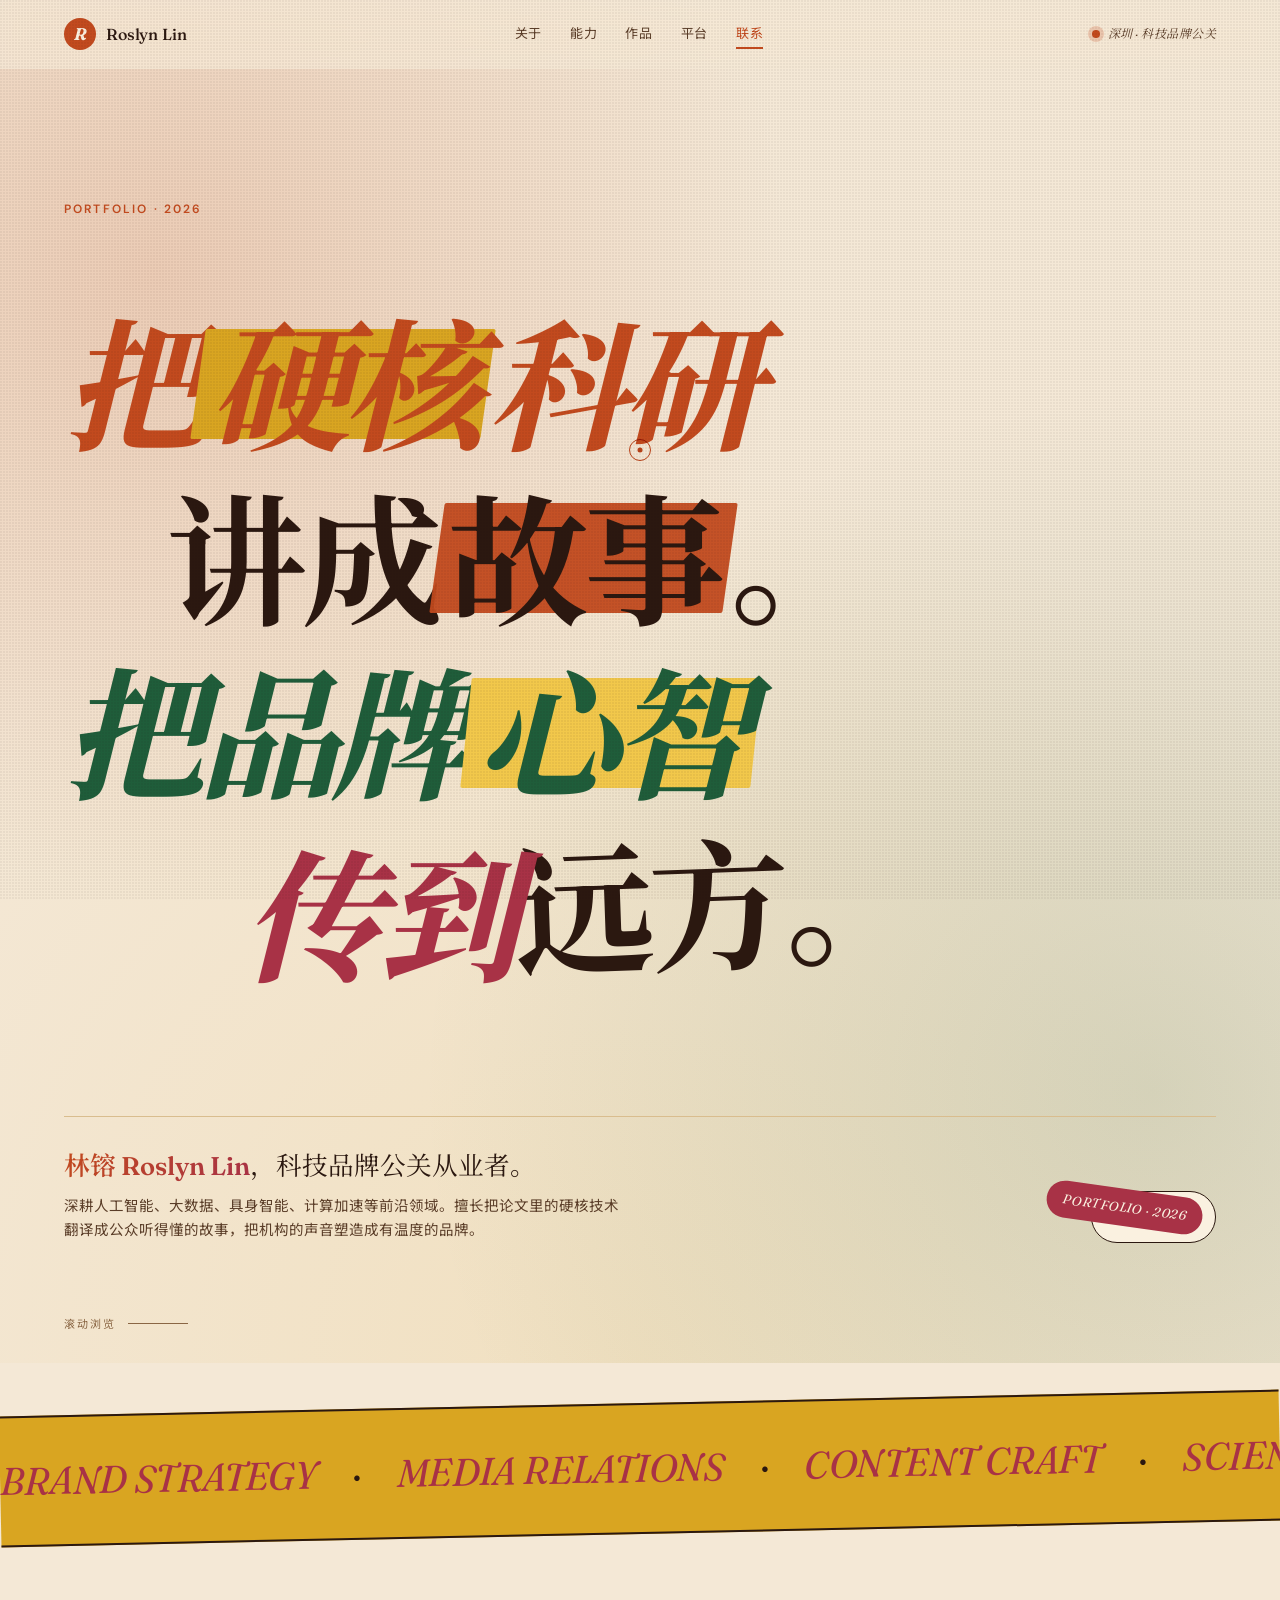
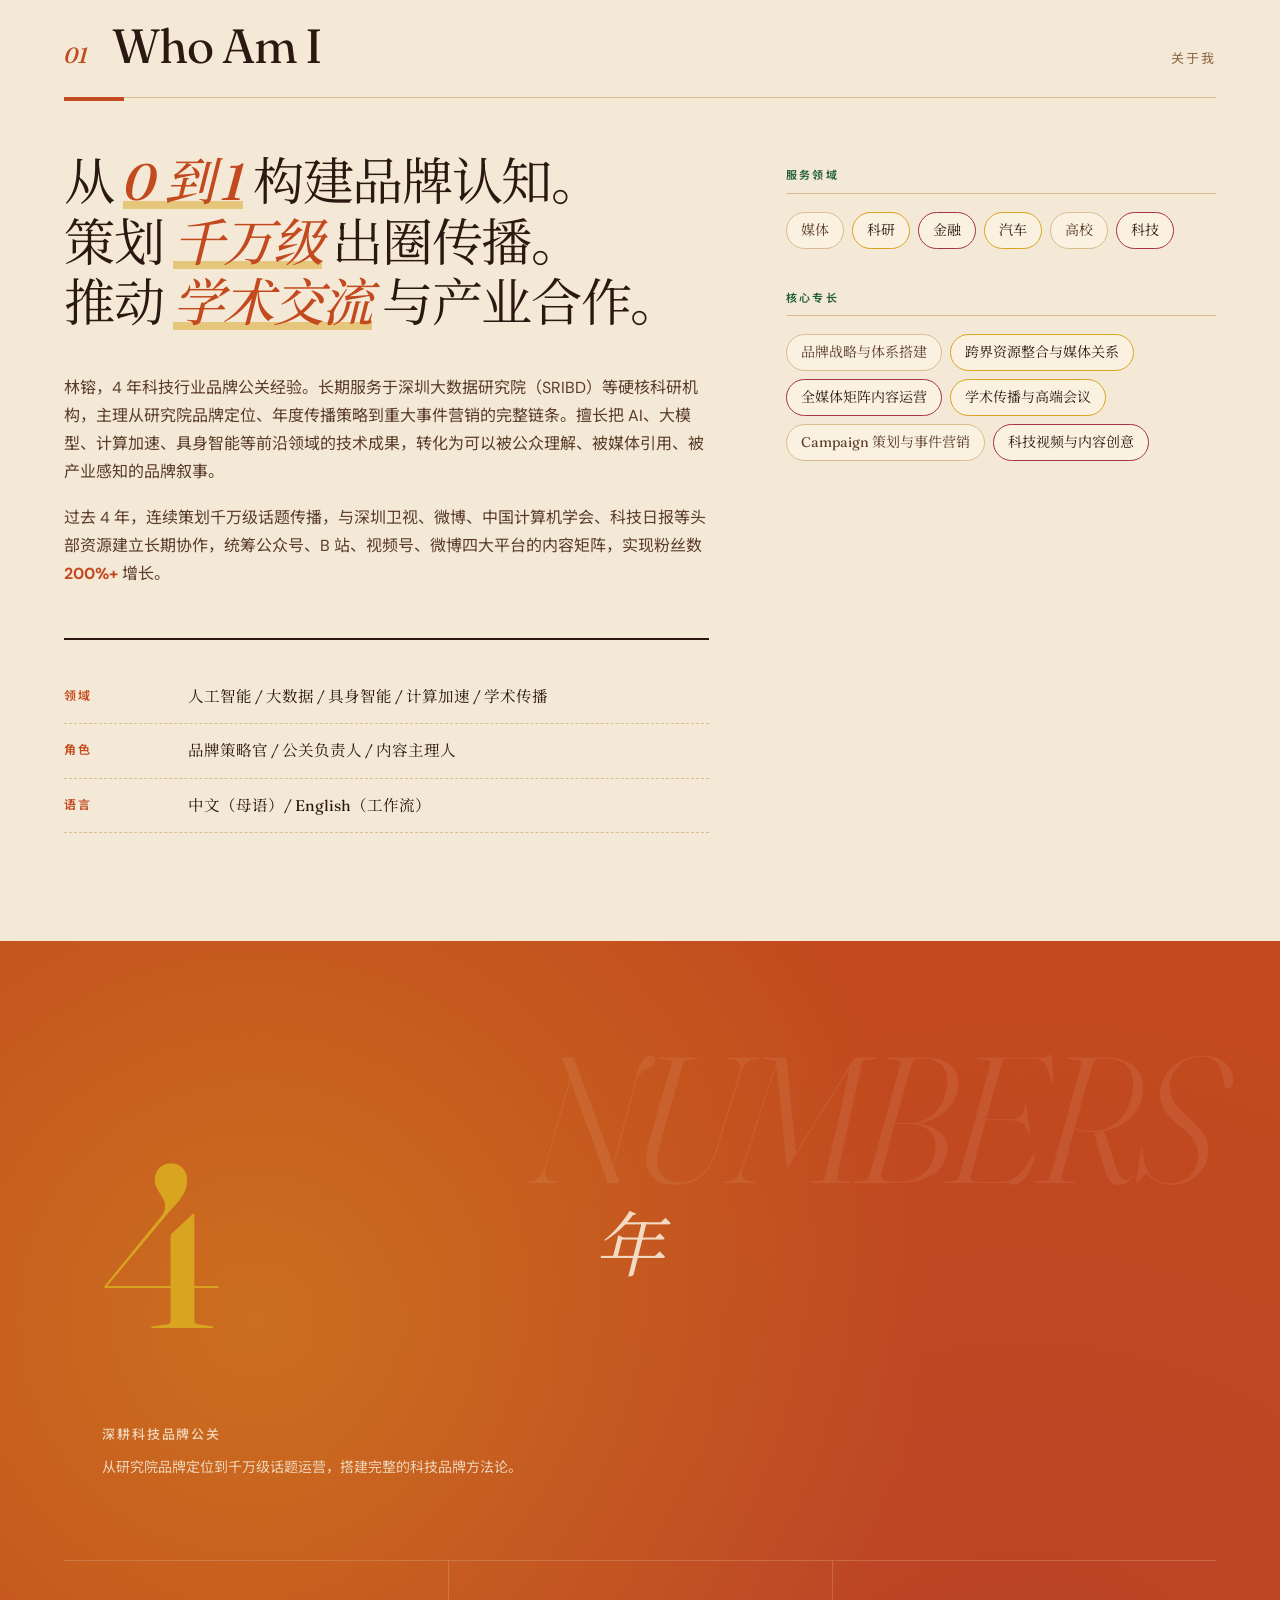
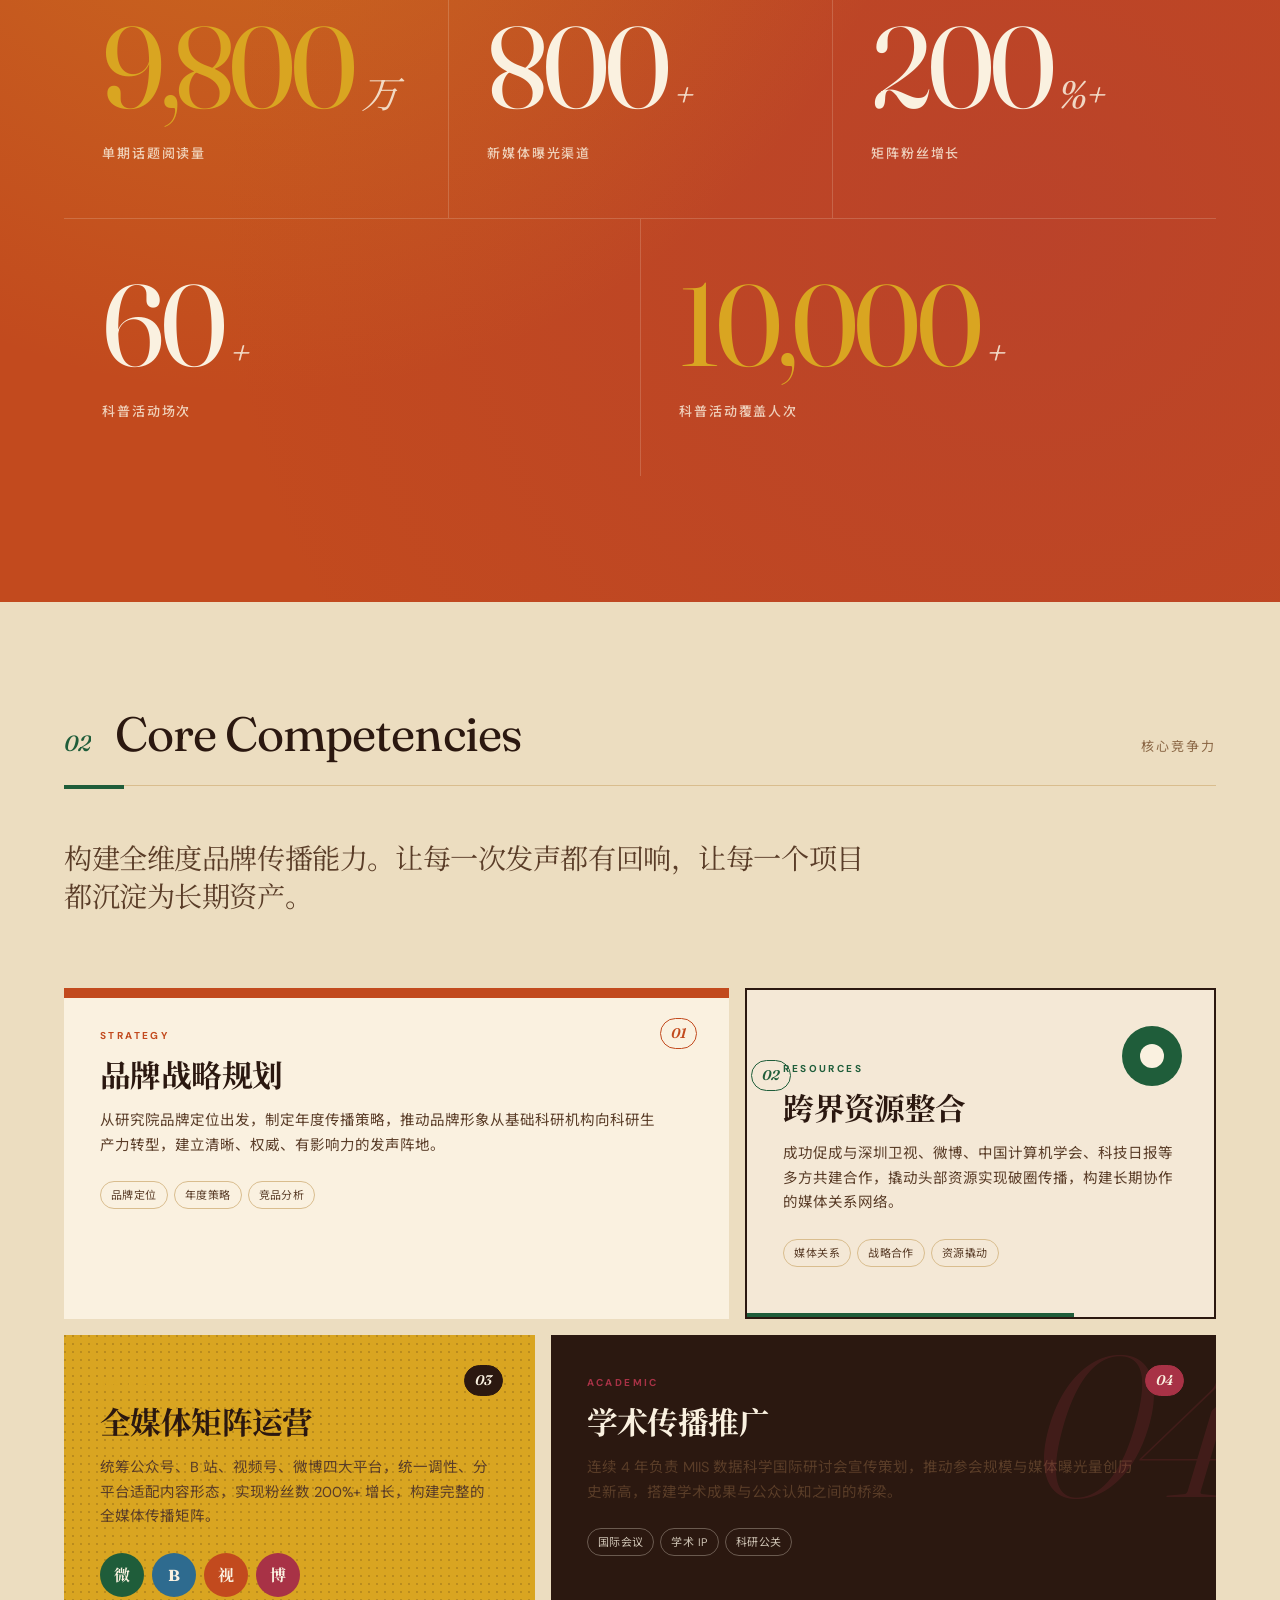
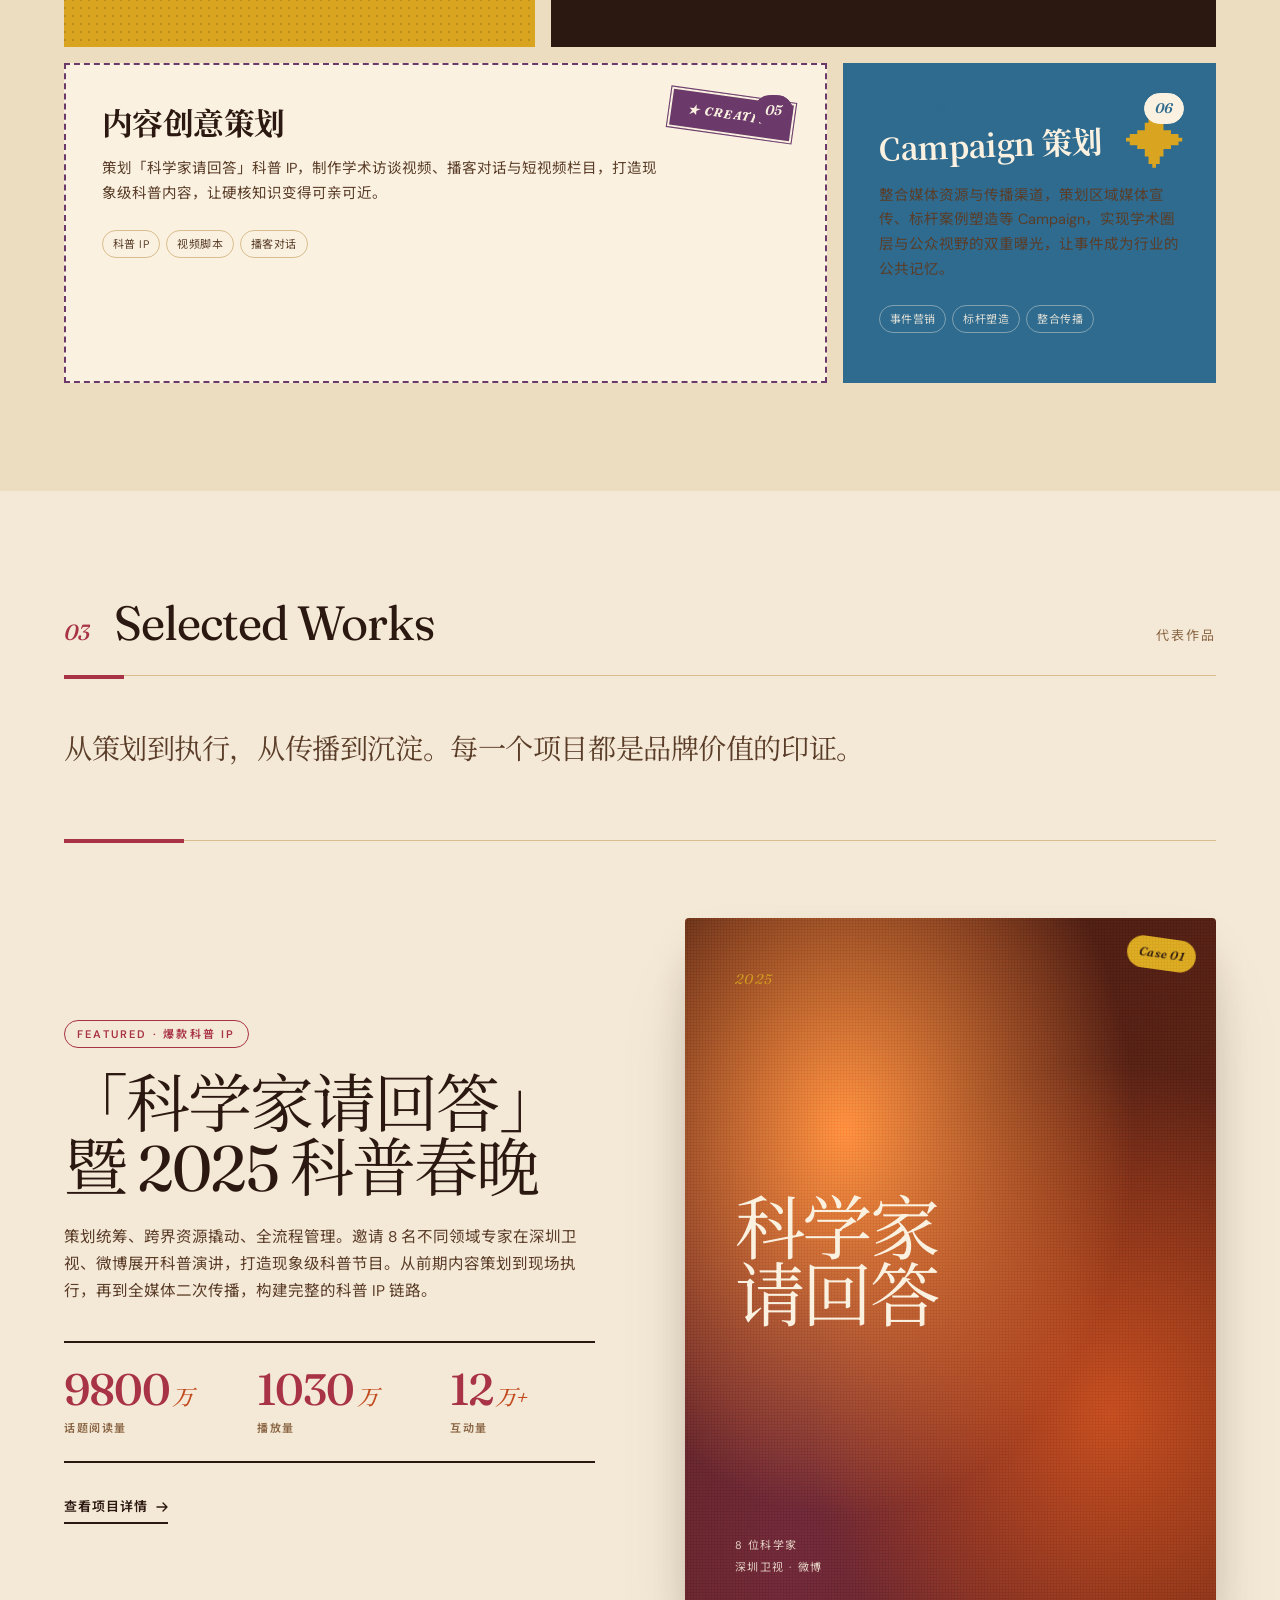
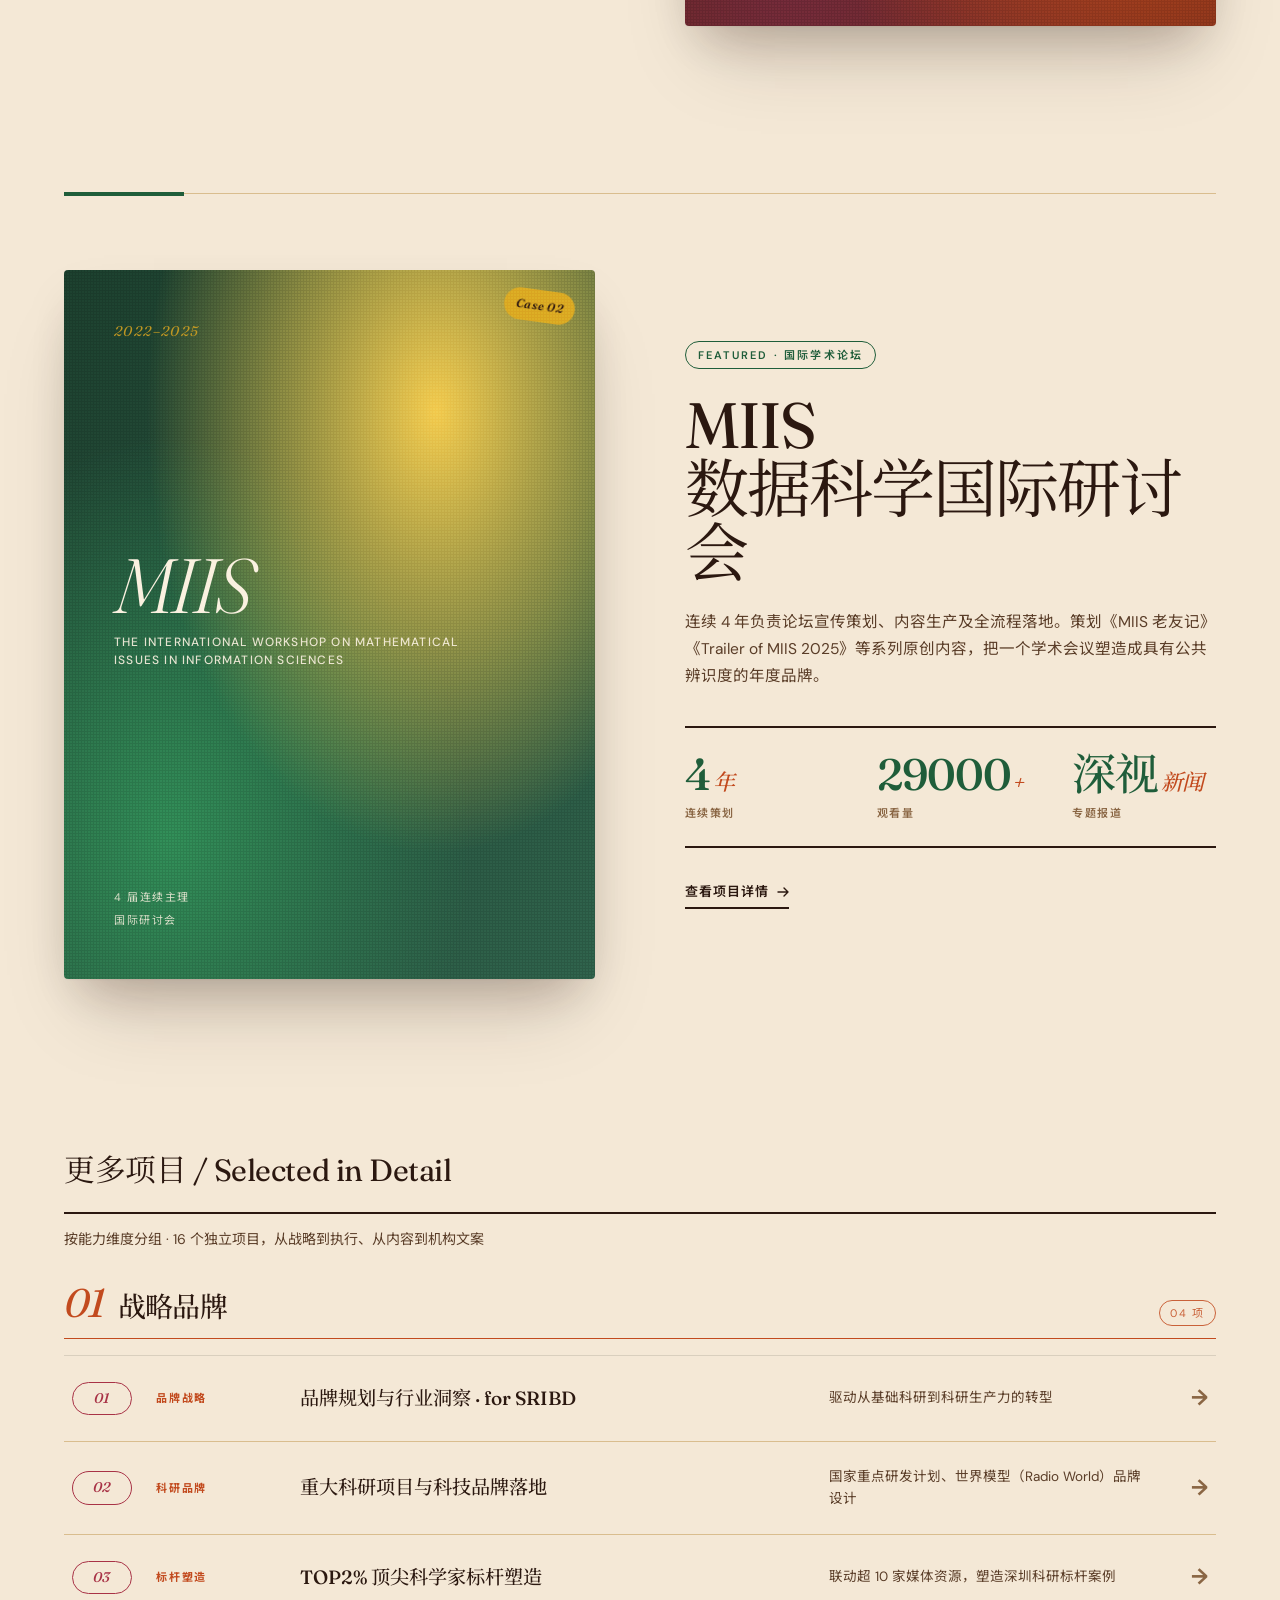
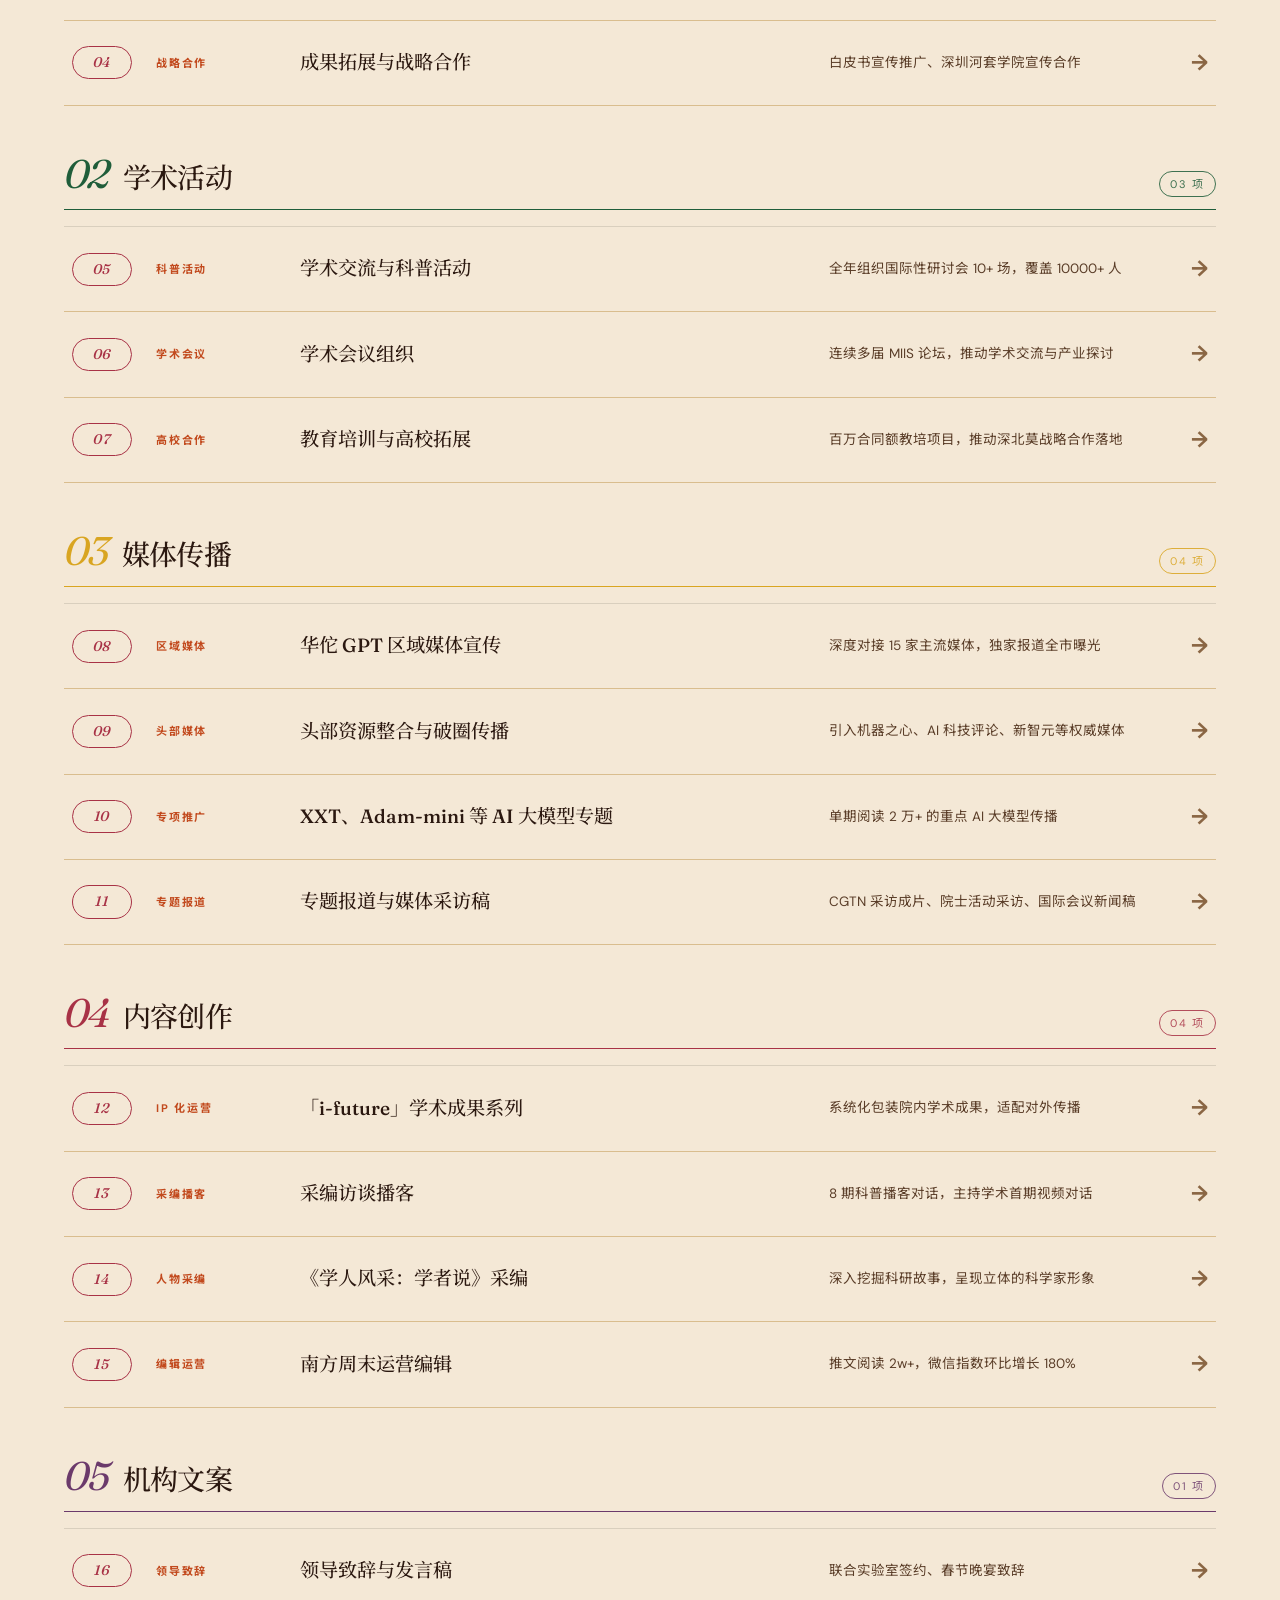
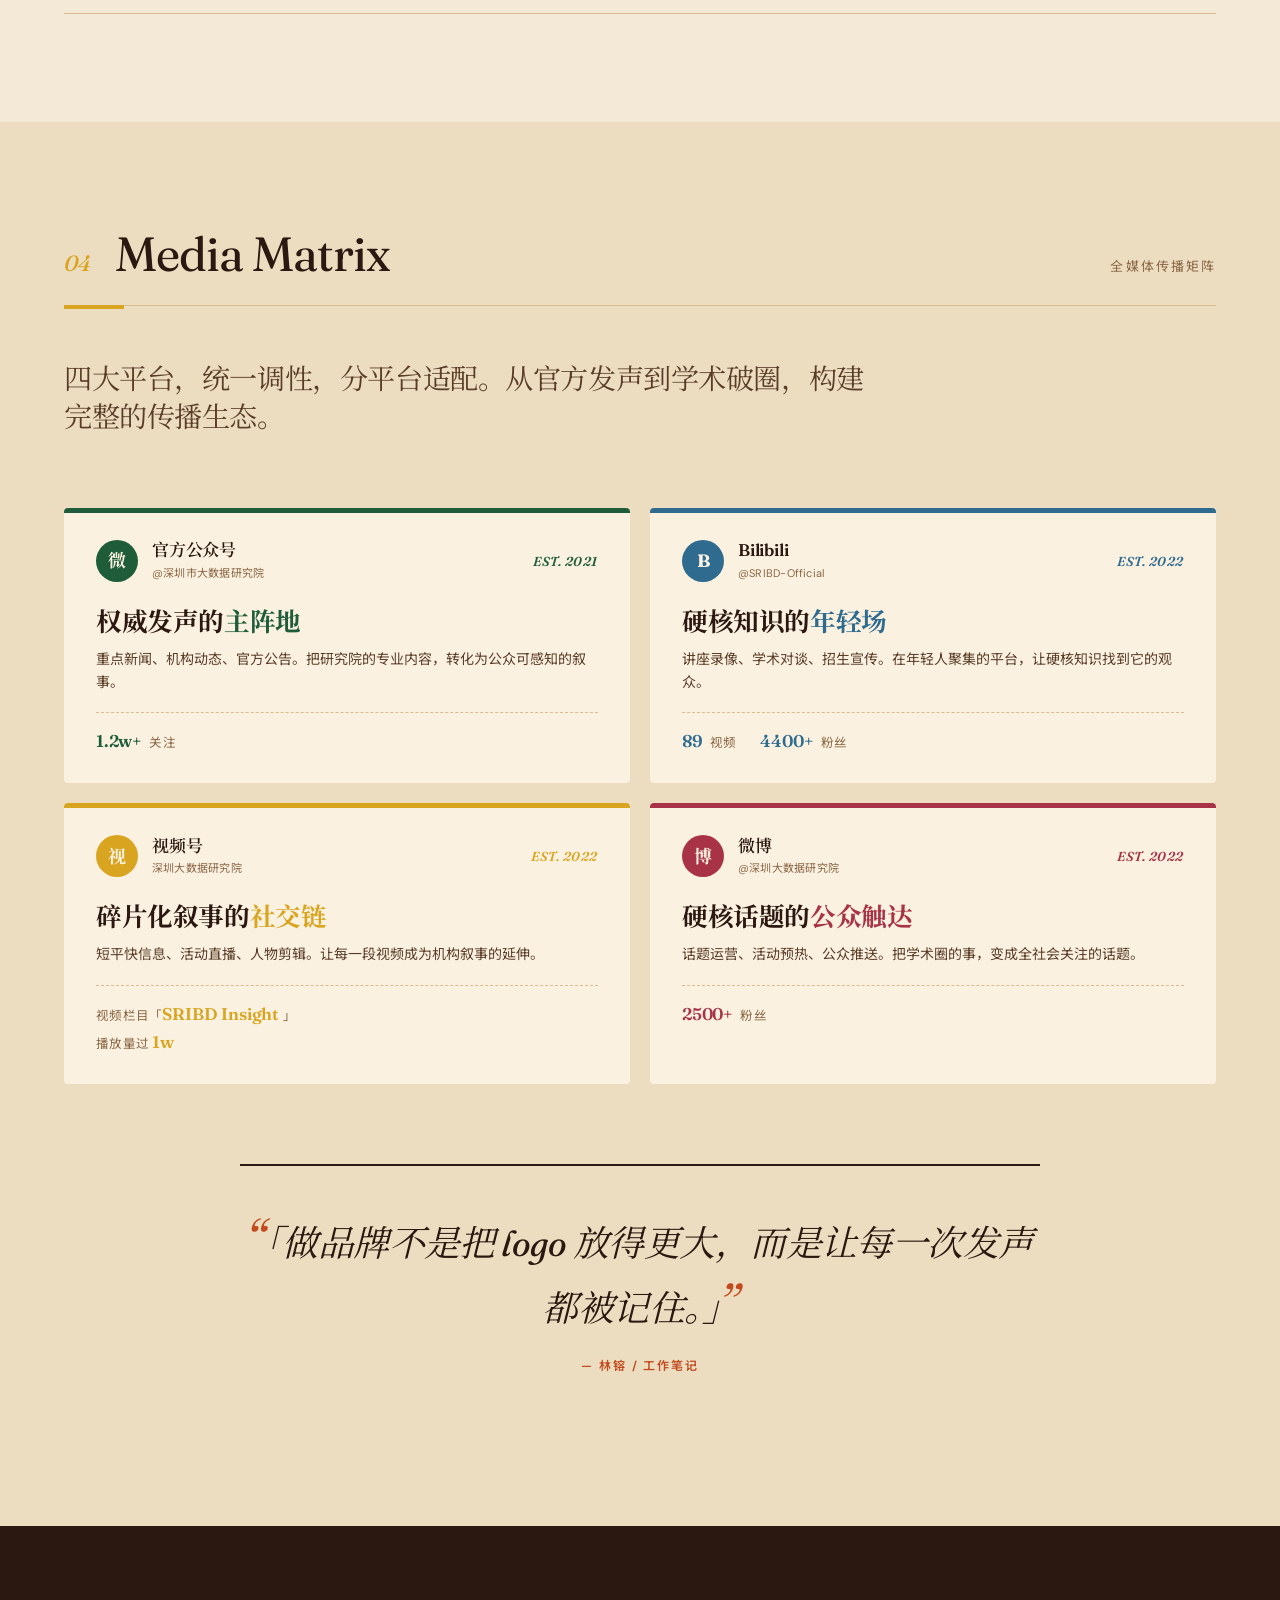
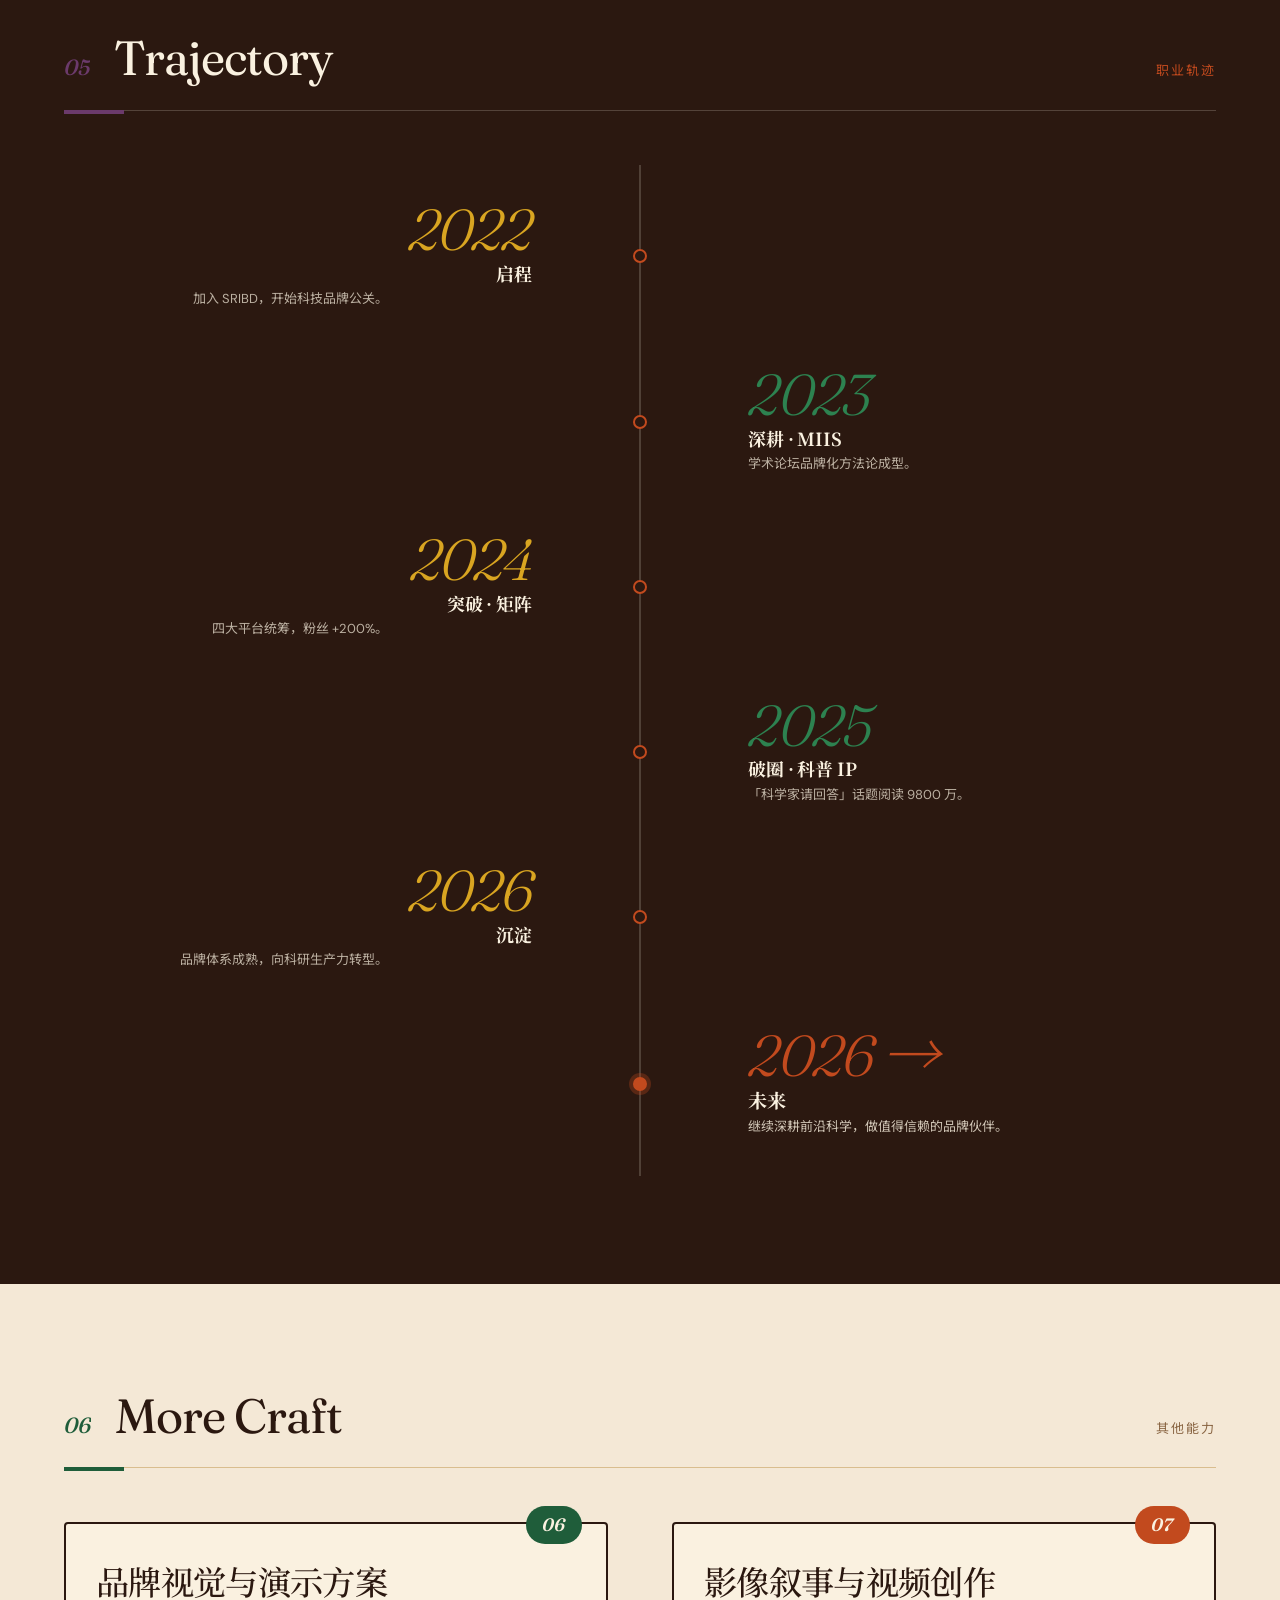
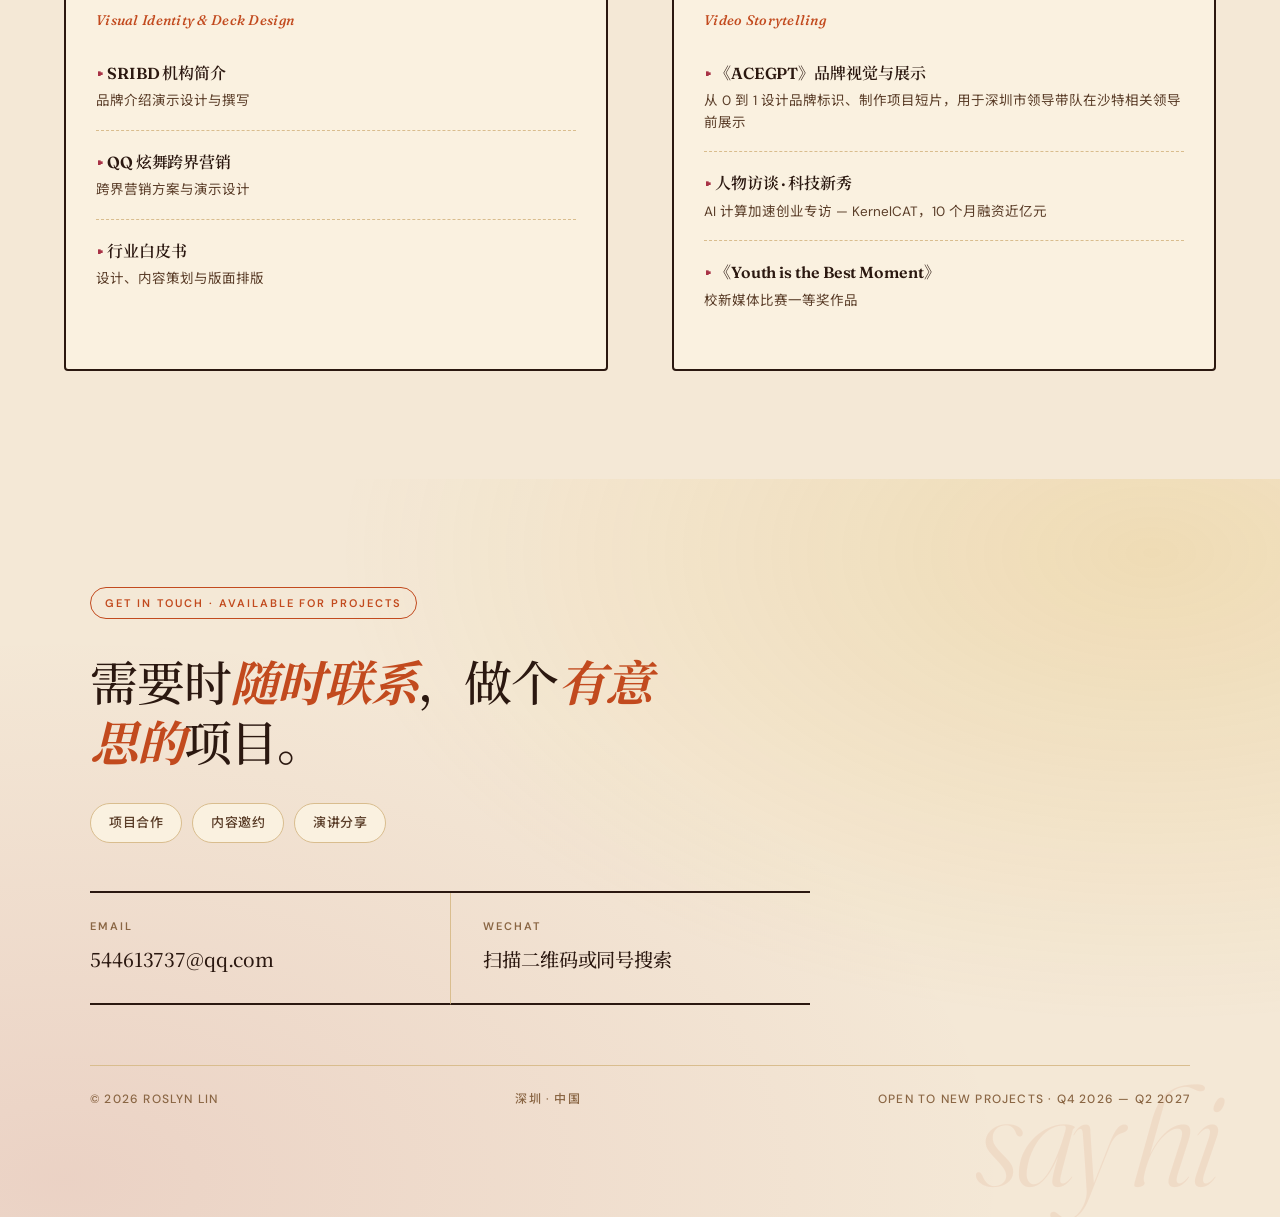
==== commit 5a049fbb: "v3.9.1: Trajectory starts from 2022 (SRIBD joining) - Shift all Trajectory year labels by +1 - 2022 " ====
--- a/index.html
+++ b/index.html
@@ -683,18 +683,9 @@
         <div class="t-item">
           <div class="t-content">
             <div class="t-card">
-              <span class="t-year">2021</span>
+              <span class="t-year">2022</span>
               <h4>启程</h4>
               <p>加入 SRIBD，开始科技品牌公关。</p>
-            </div>
-          </div>
-        </div>
-        <div class="t-item">
-          <div class="t-content">
-            <div class="t-card">
-              <span class="t-year">2022</span>
-              <h4>深耕 · MIIS</h4>
-              <p>学术论坛品牌化方法论成型。</p>
             </div>
           </div>
         </div>
@@ -702,8 +693,8 @@
           <div class="t-content">
             <div class="t-card">
               <span class="t-year">2023</span>
-              <h4>突破 · 矩阵</h4>
-              <p>四大平台统筹，粉丝 +200%。</p>
+              <h4>深耕 · MIIS</h4>
+              <p>学术论坛品牌化方法论成型。</p>
             </div>
           </div>
         </div>
@@ -711,8 +702,8 @@
           <div class="t-content">
             <div class="t-card">
               <span class="t-year">2024</span>
-              <h4>破圈 · 科普 IP</h4>
-              <p>「科学家请回答」话题阅读 9800 万。</p>
+              <h4>突破 · 矩阵</h4>
+              <p>四大平台统筹，粉丝 +200%。</p>
             </div>
           </div>
         </div>
@@ -720,6 +711,15 @@
           <div class="t-content">
             <div class="t-card">
               <span class="t-year">2025</span>
+              <h4>破圈 · 科普 IP</h4>
+              <p>「科学家请回答」话题阅读 9800 万。</p>
+            </div>
+          </div>
+        </div>
+        <div class="t-item">
+          <div class="t-content">
+            <div class="t-card">
+              <span class="t-year">2026</span>
               <h4>沉淀</h4>
               <p>品牌体系成熟，向科研生产力转型。</p>
             </div>
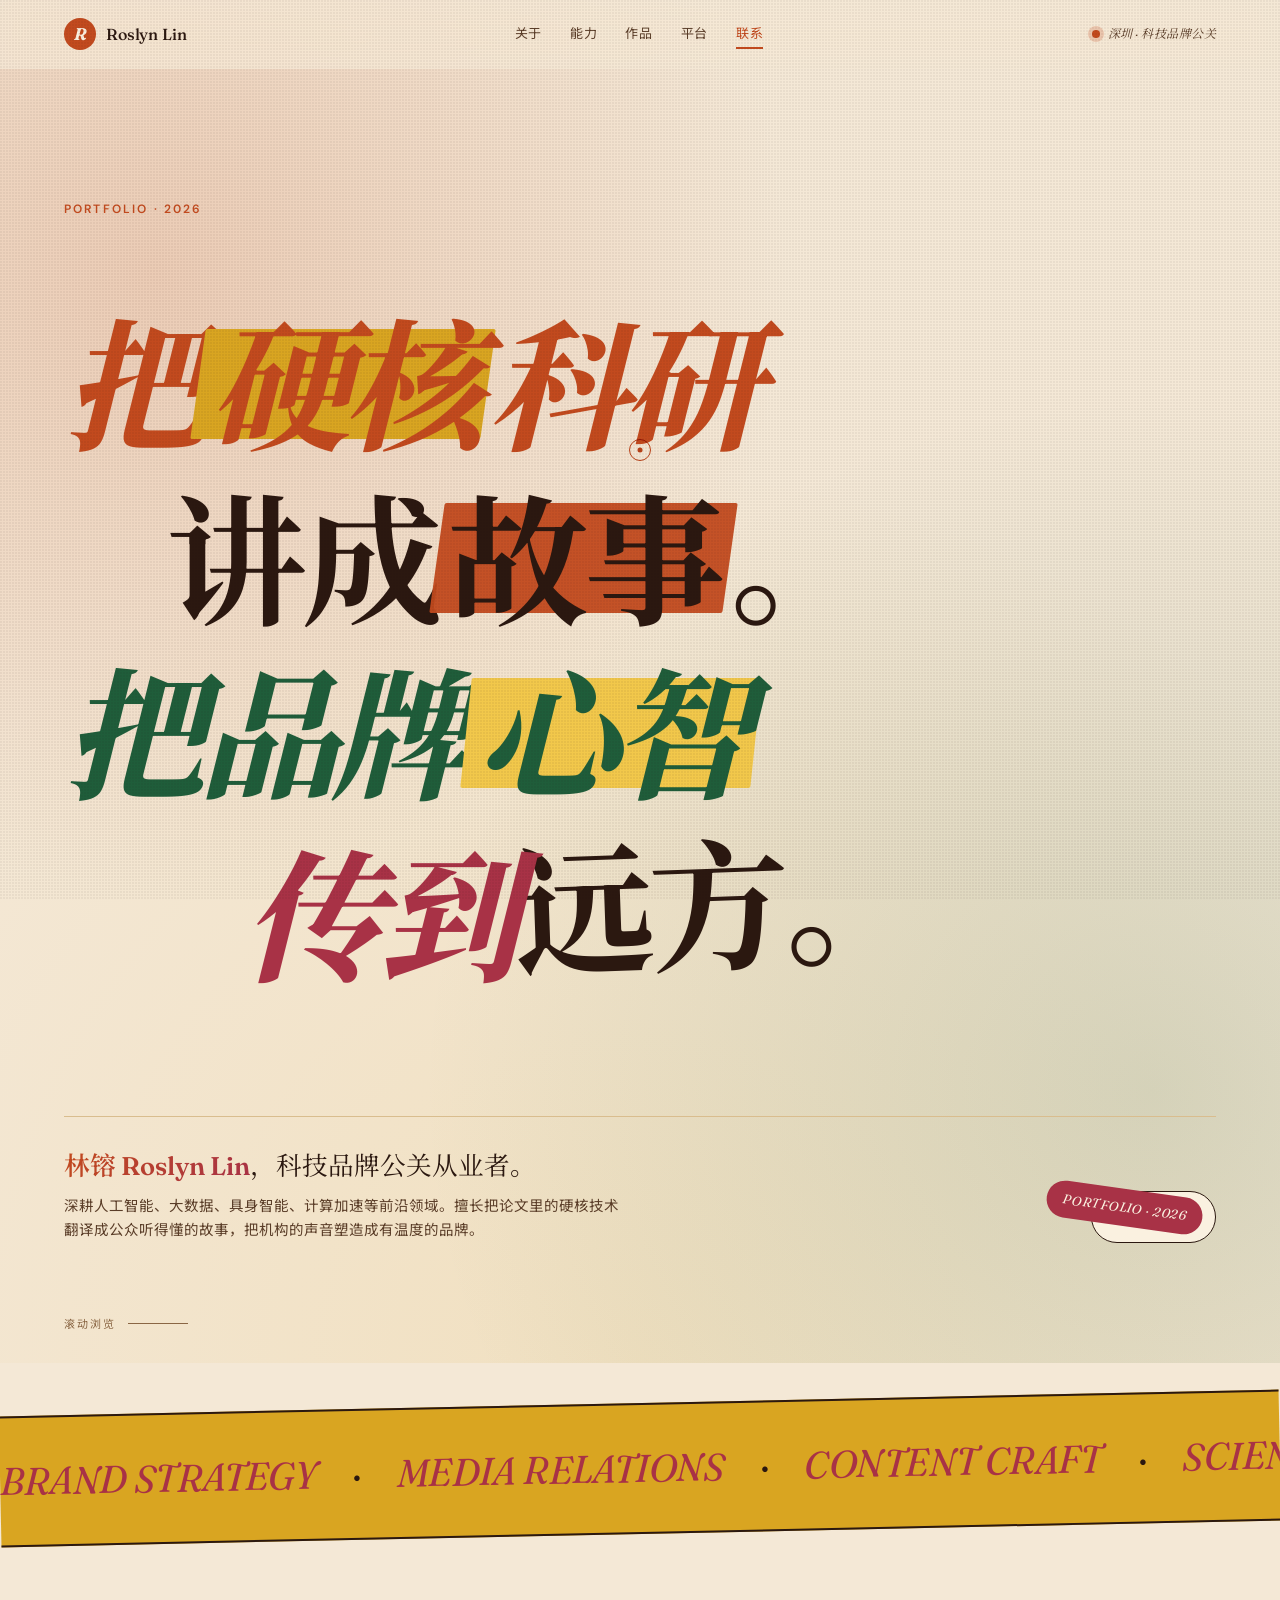
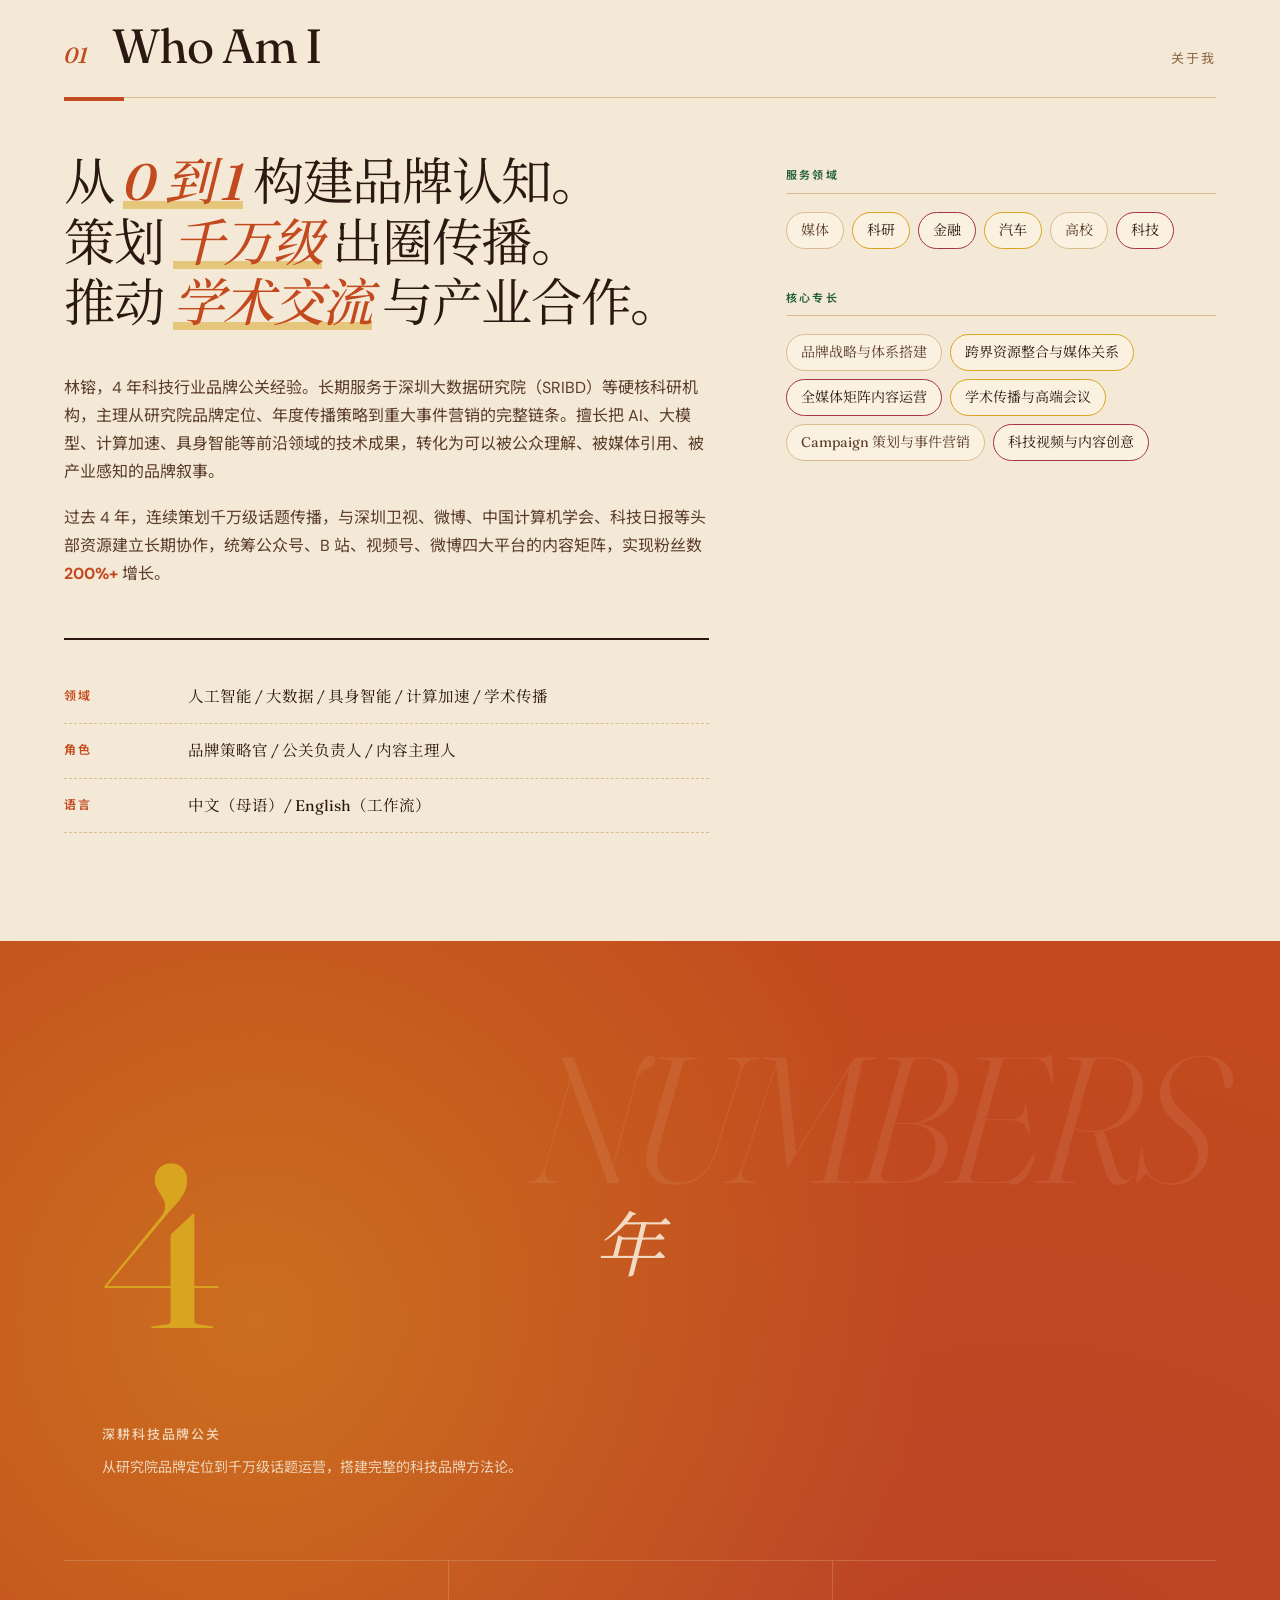
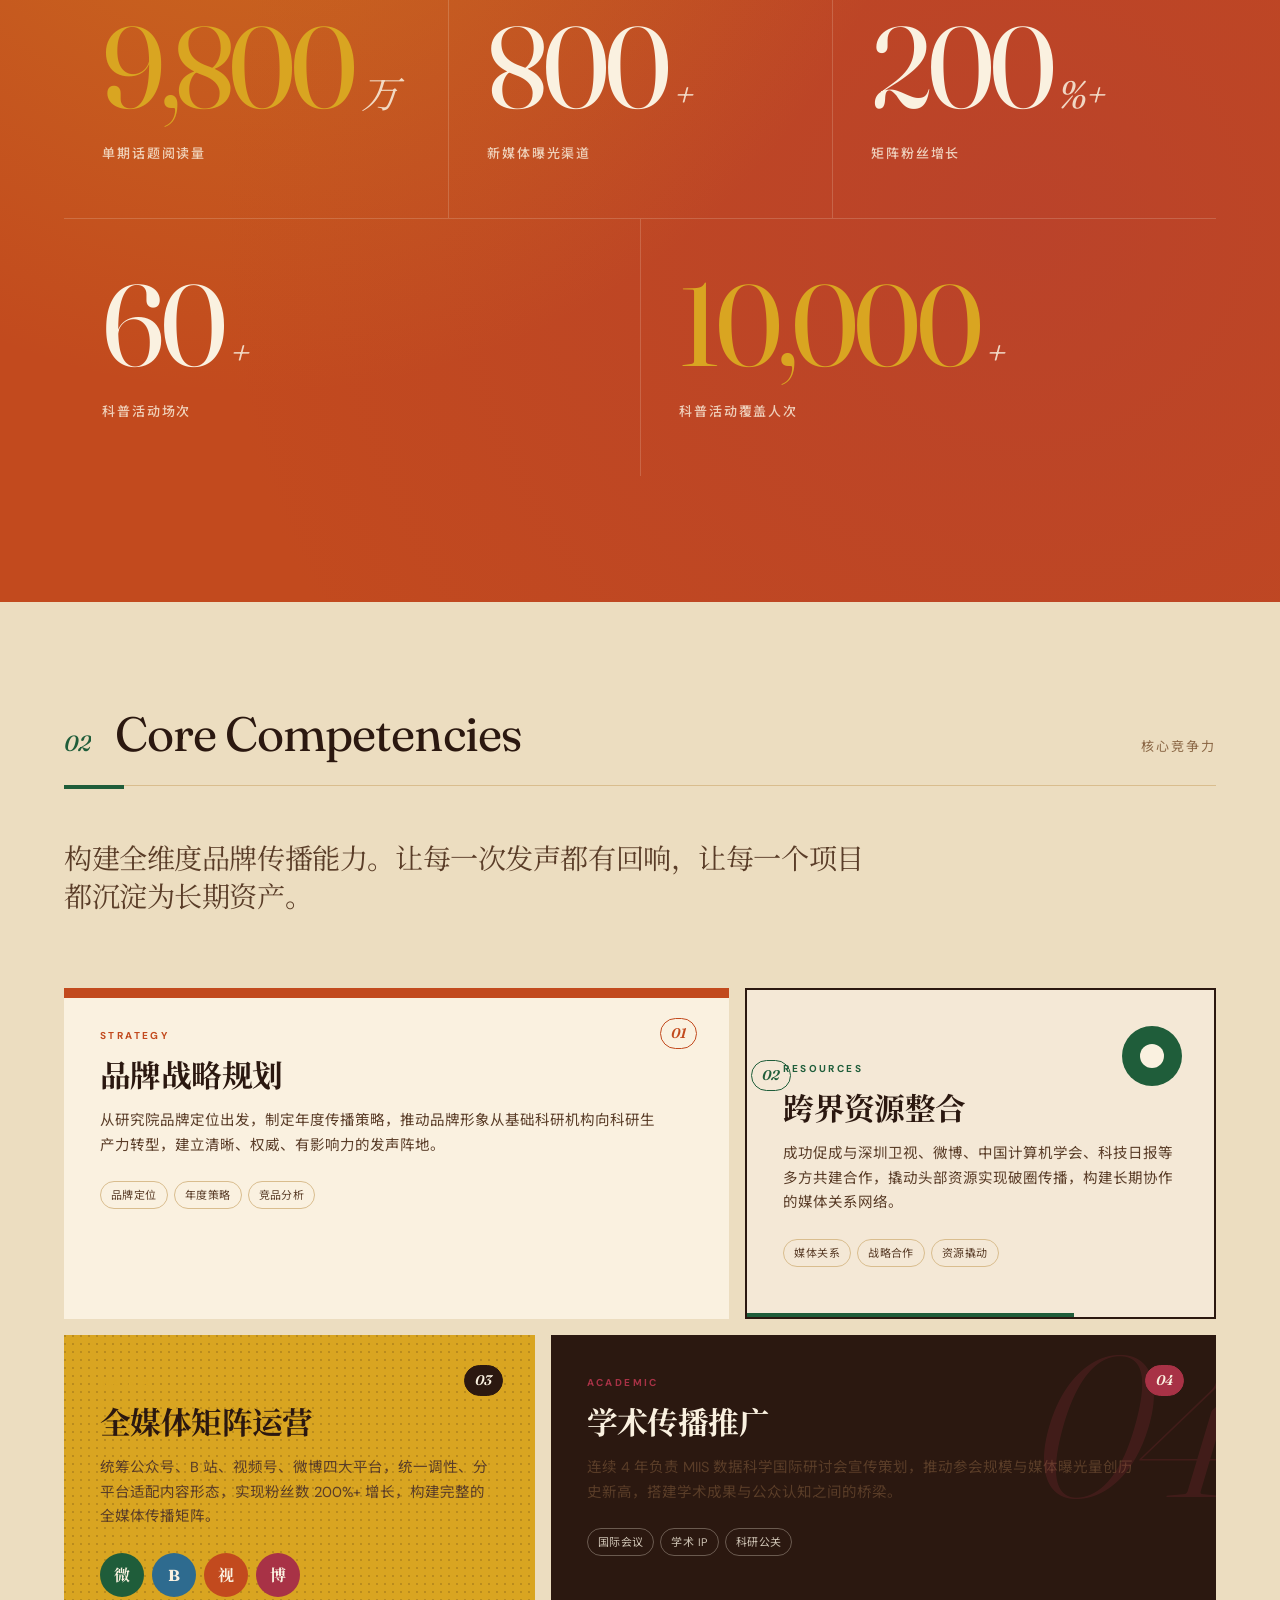
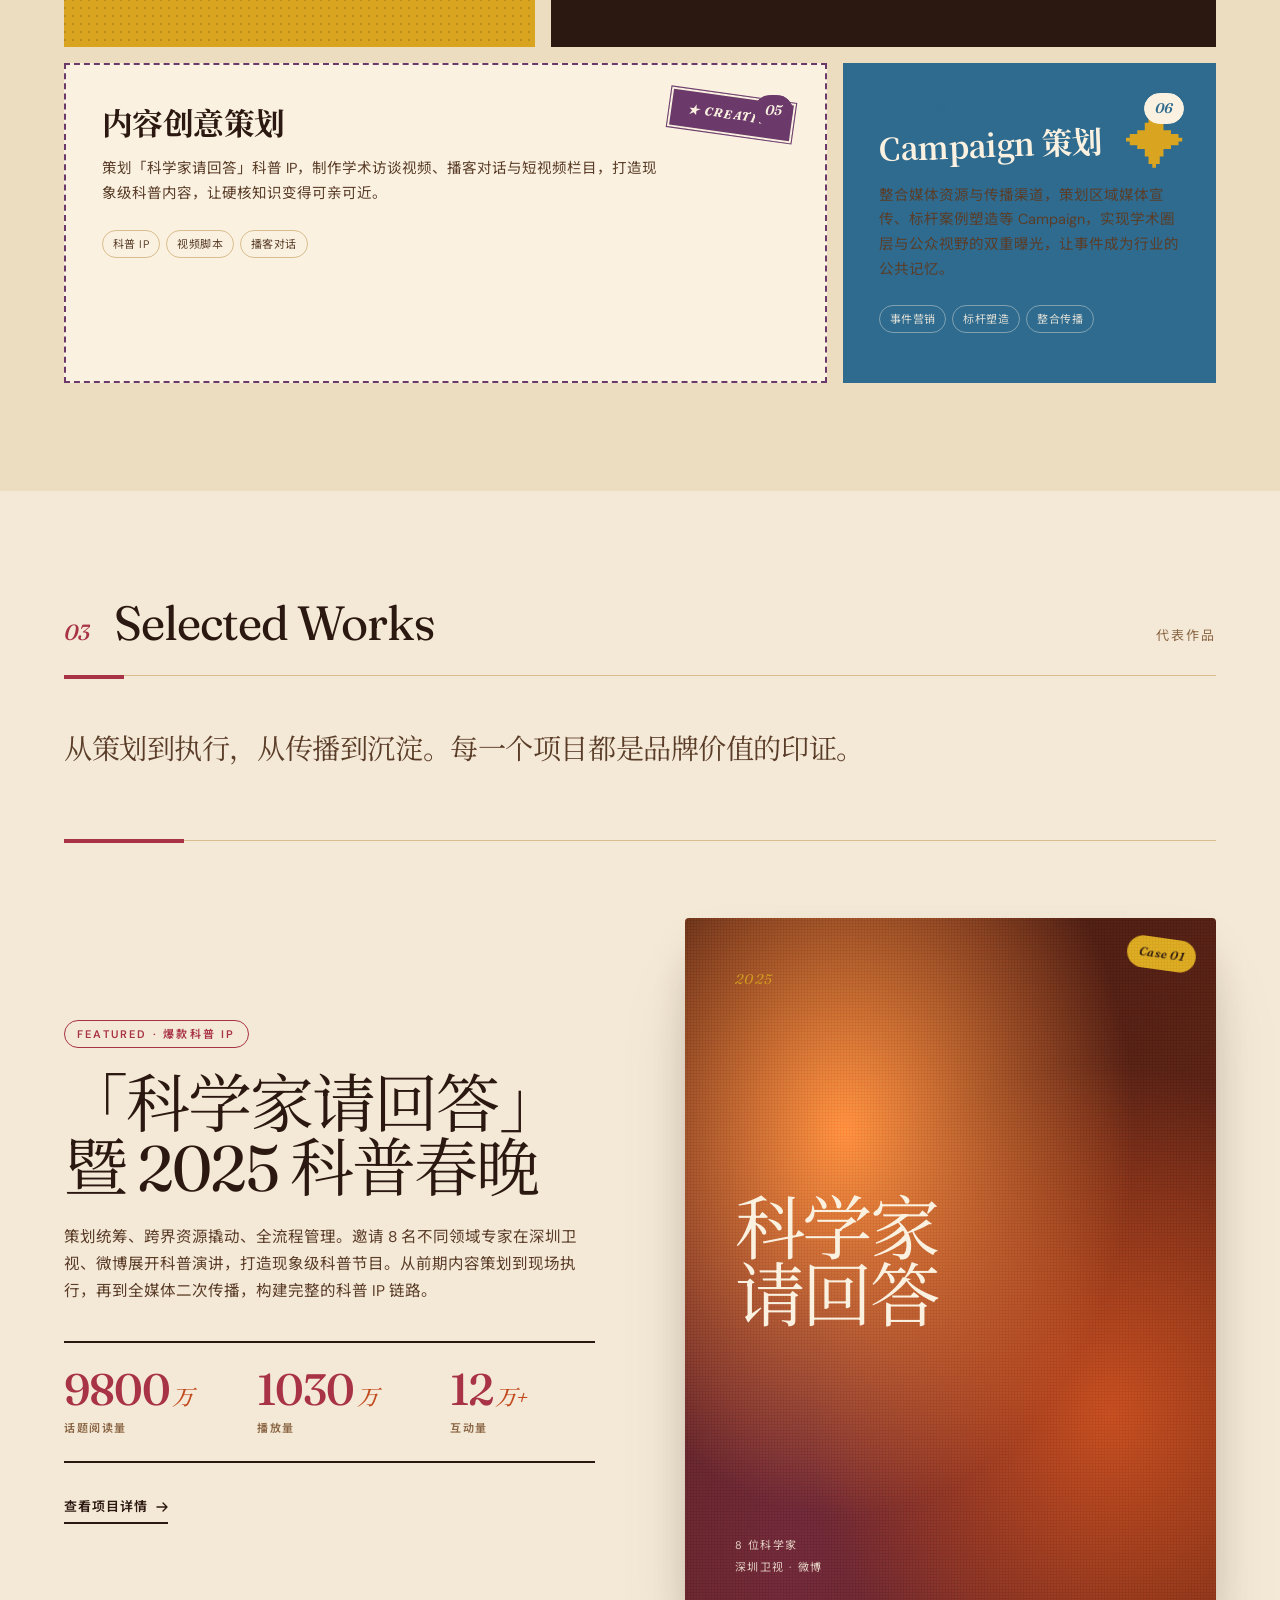
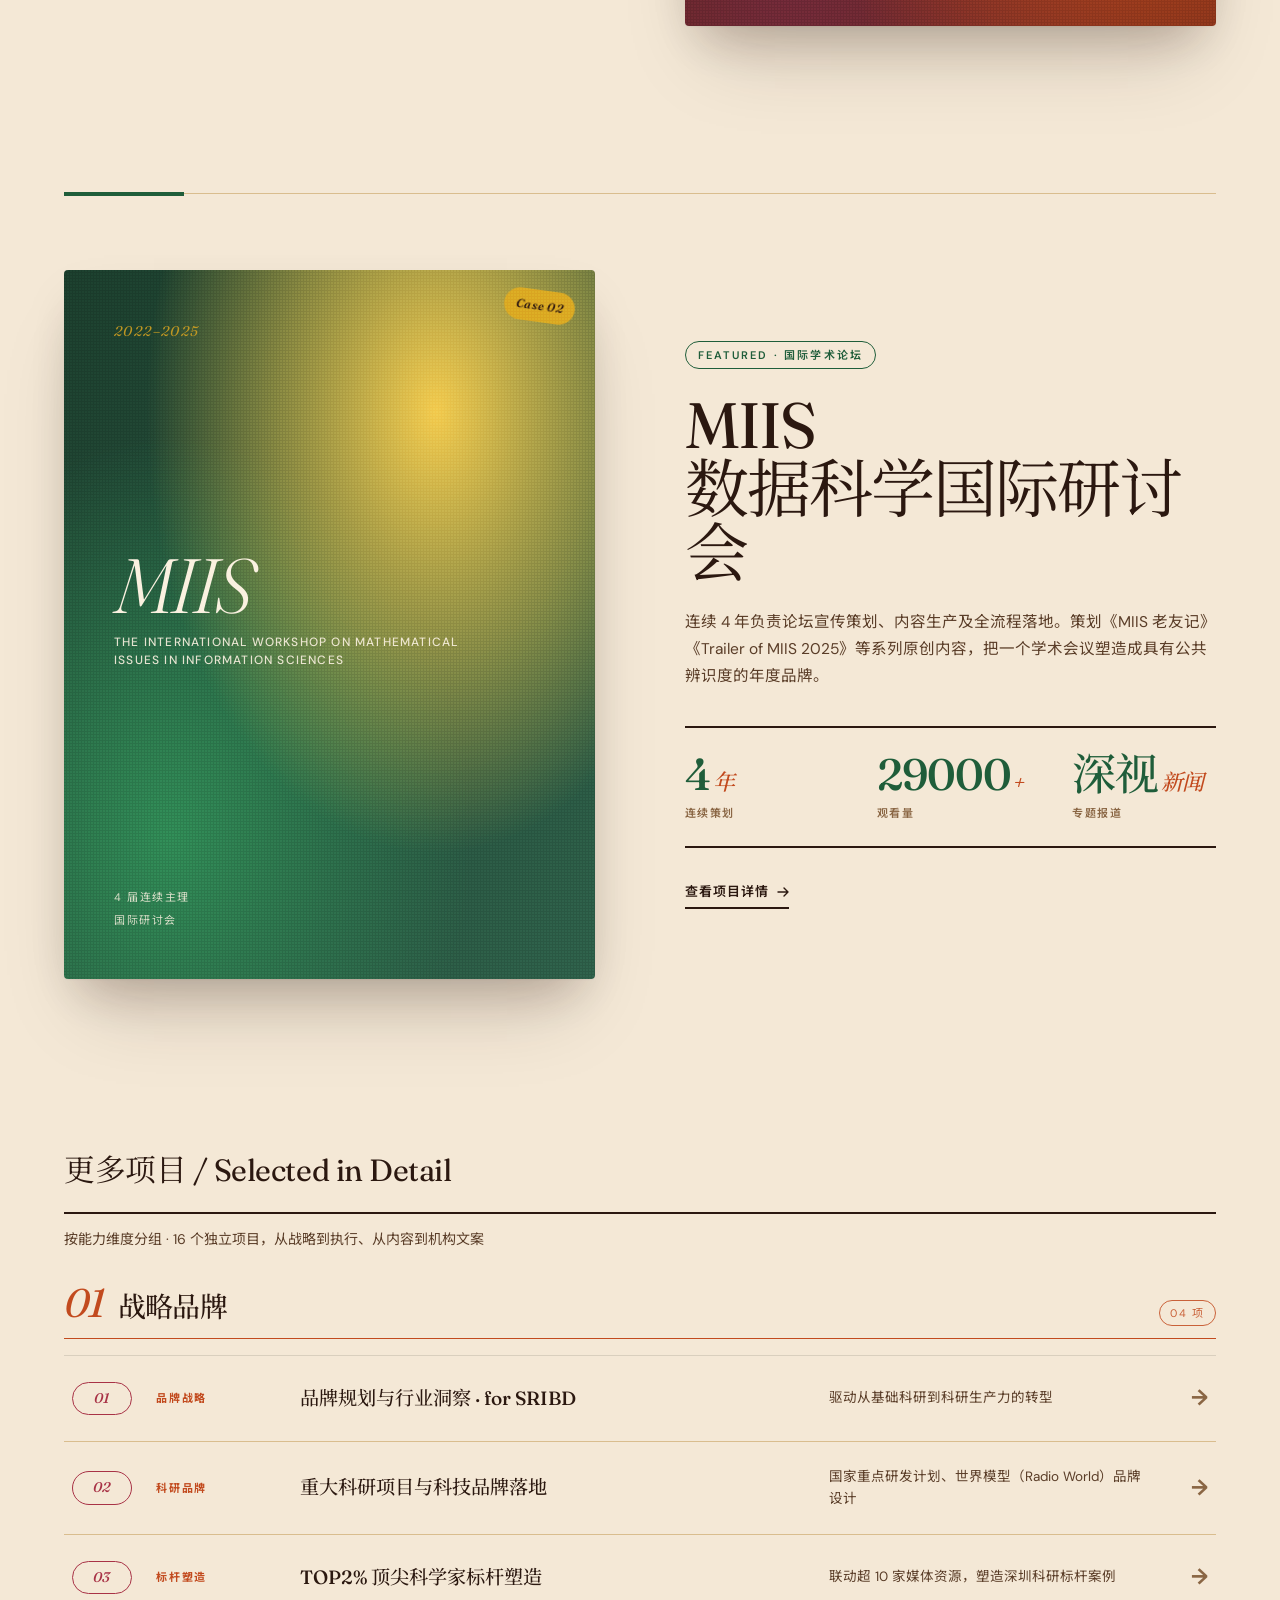
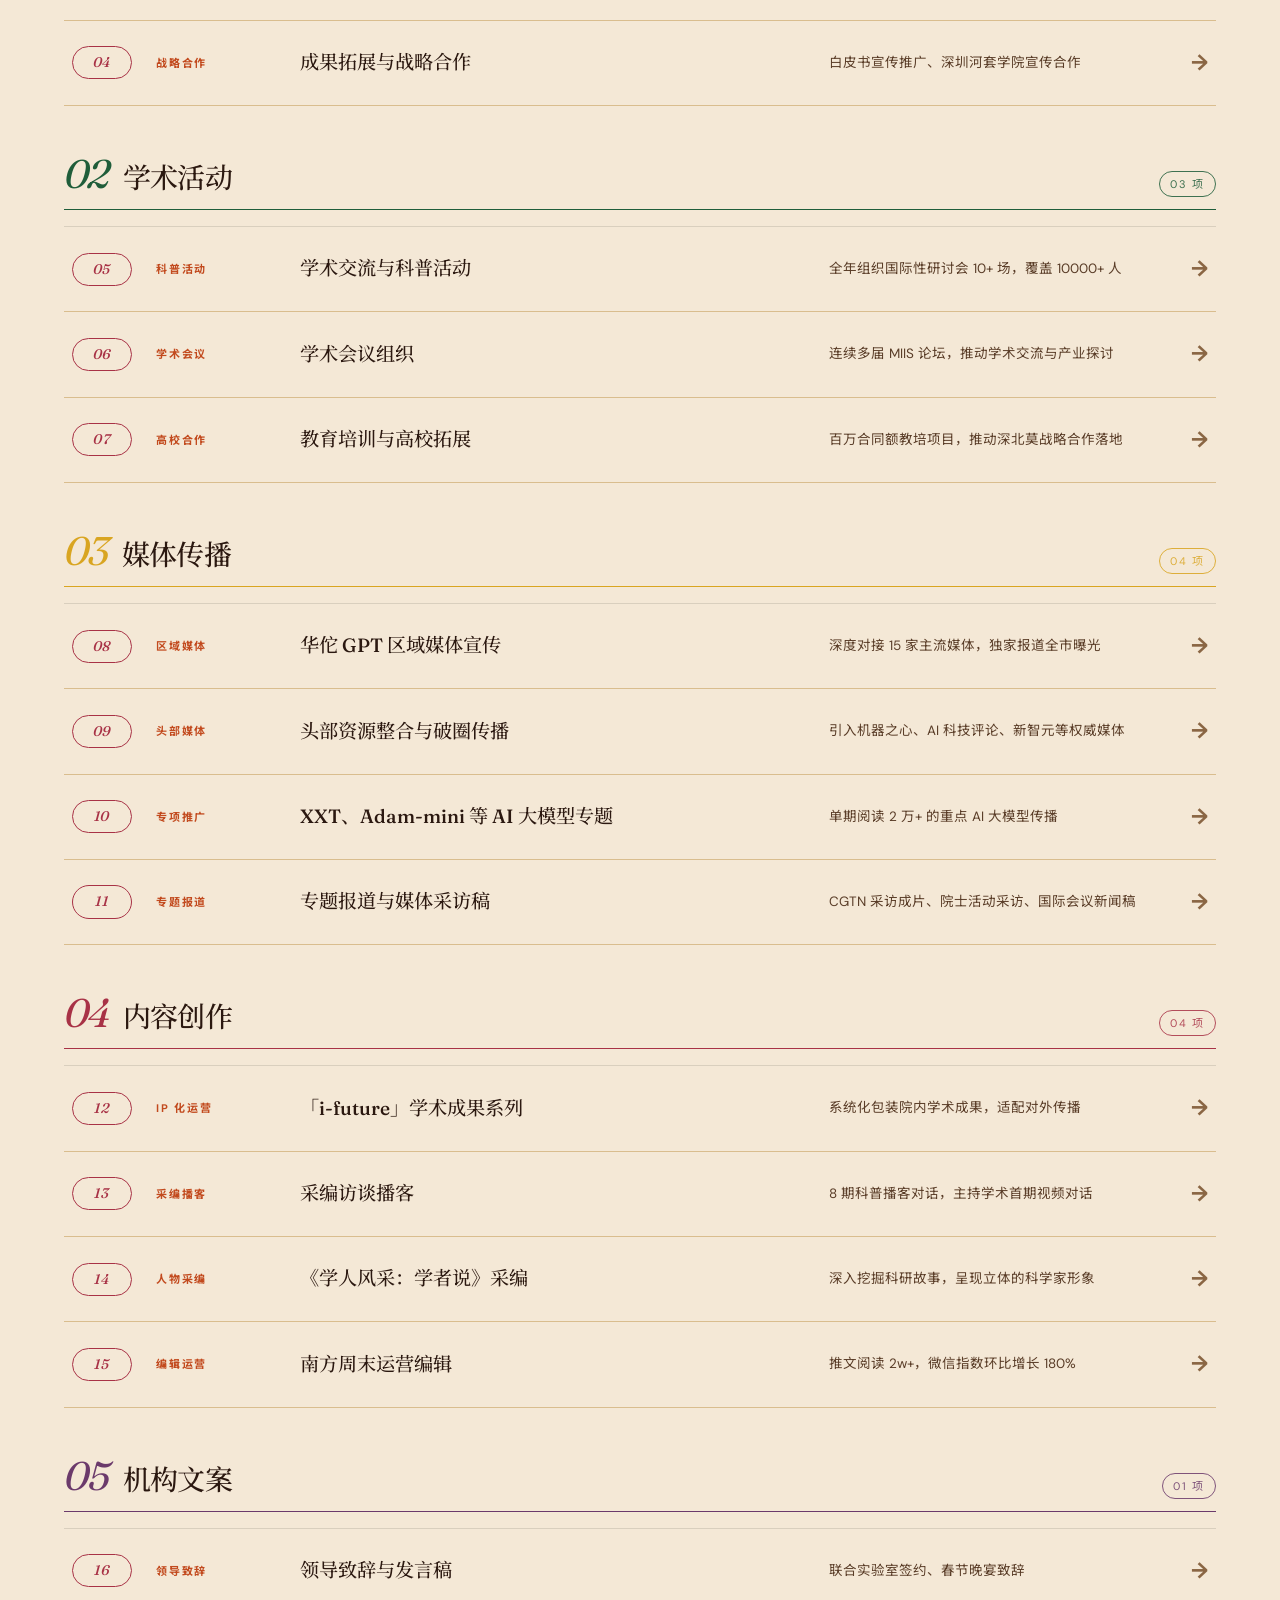
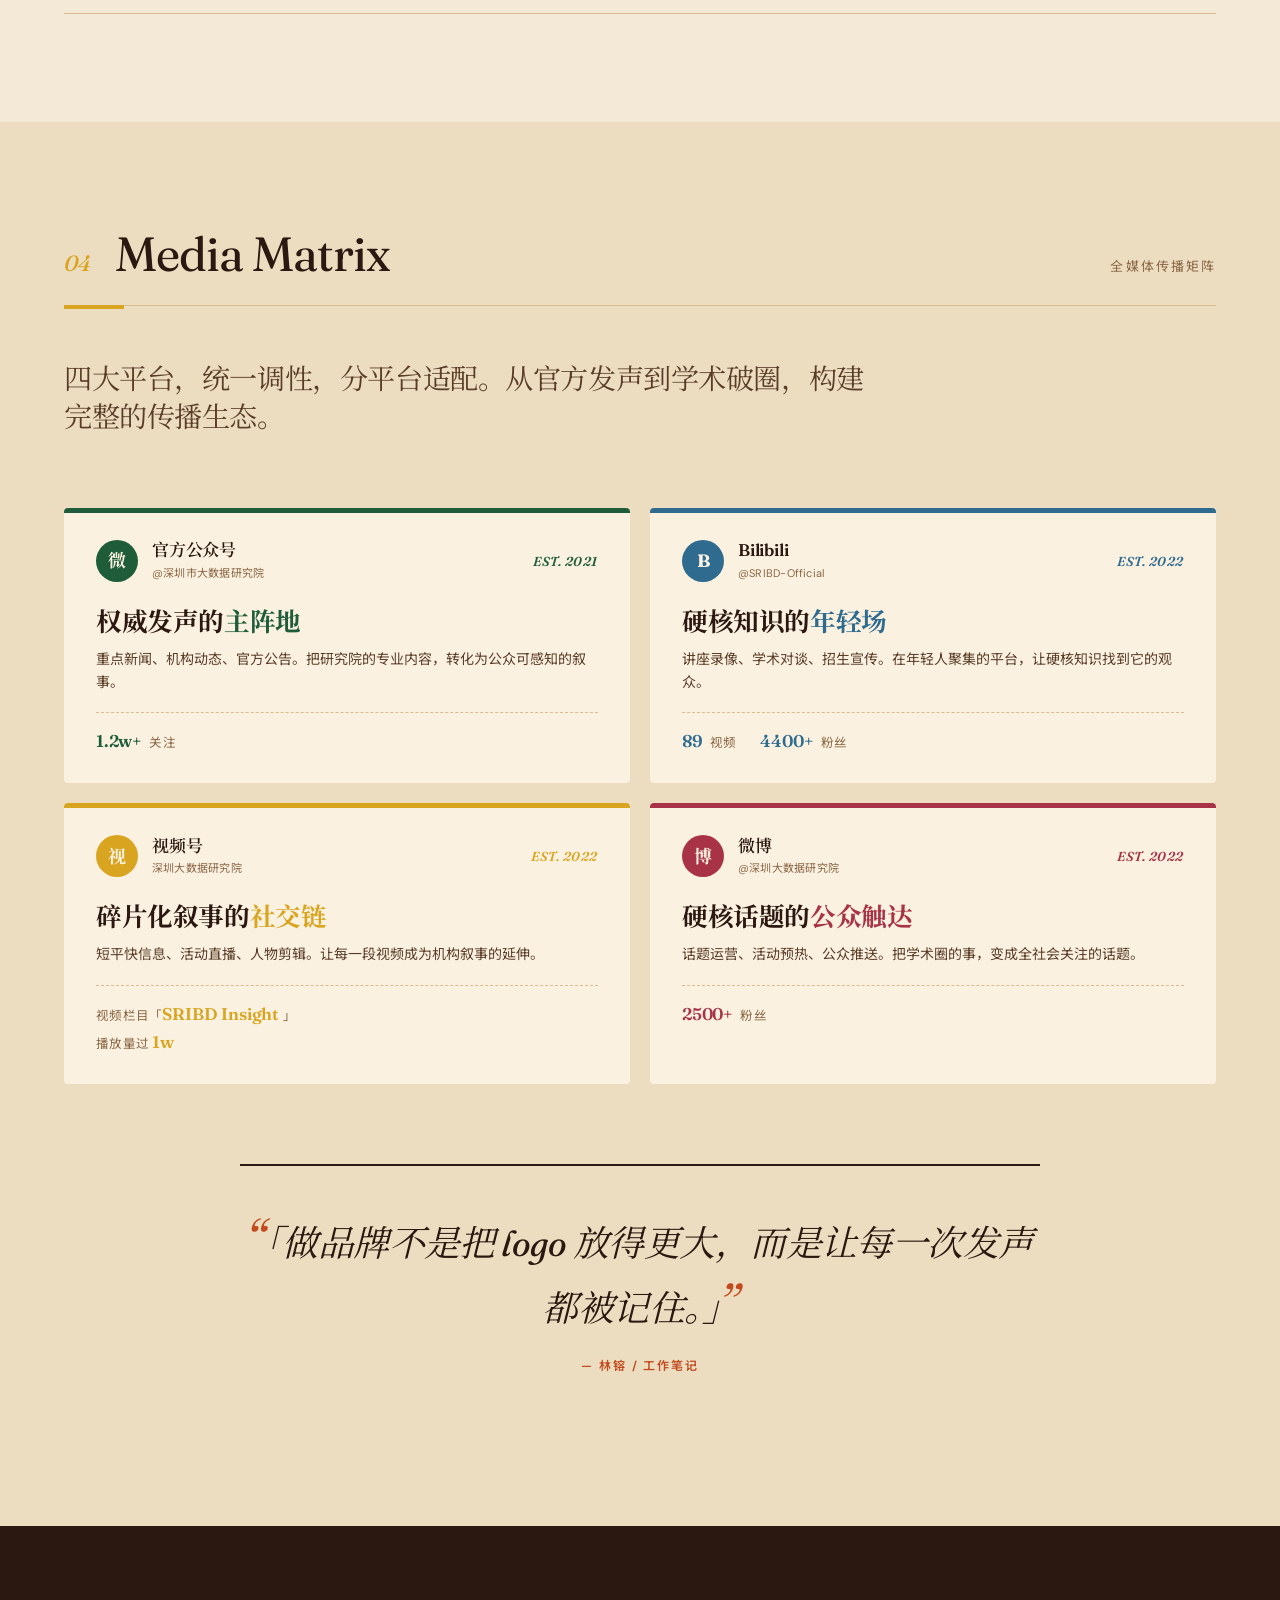
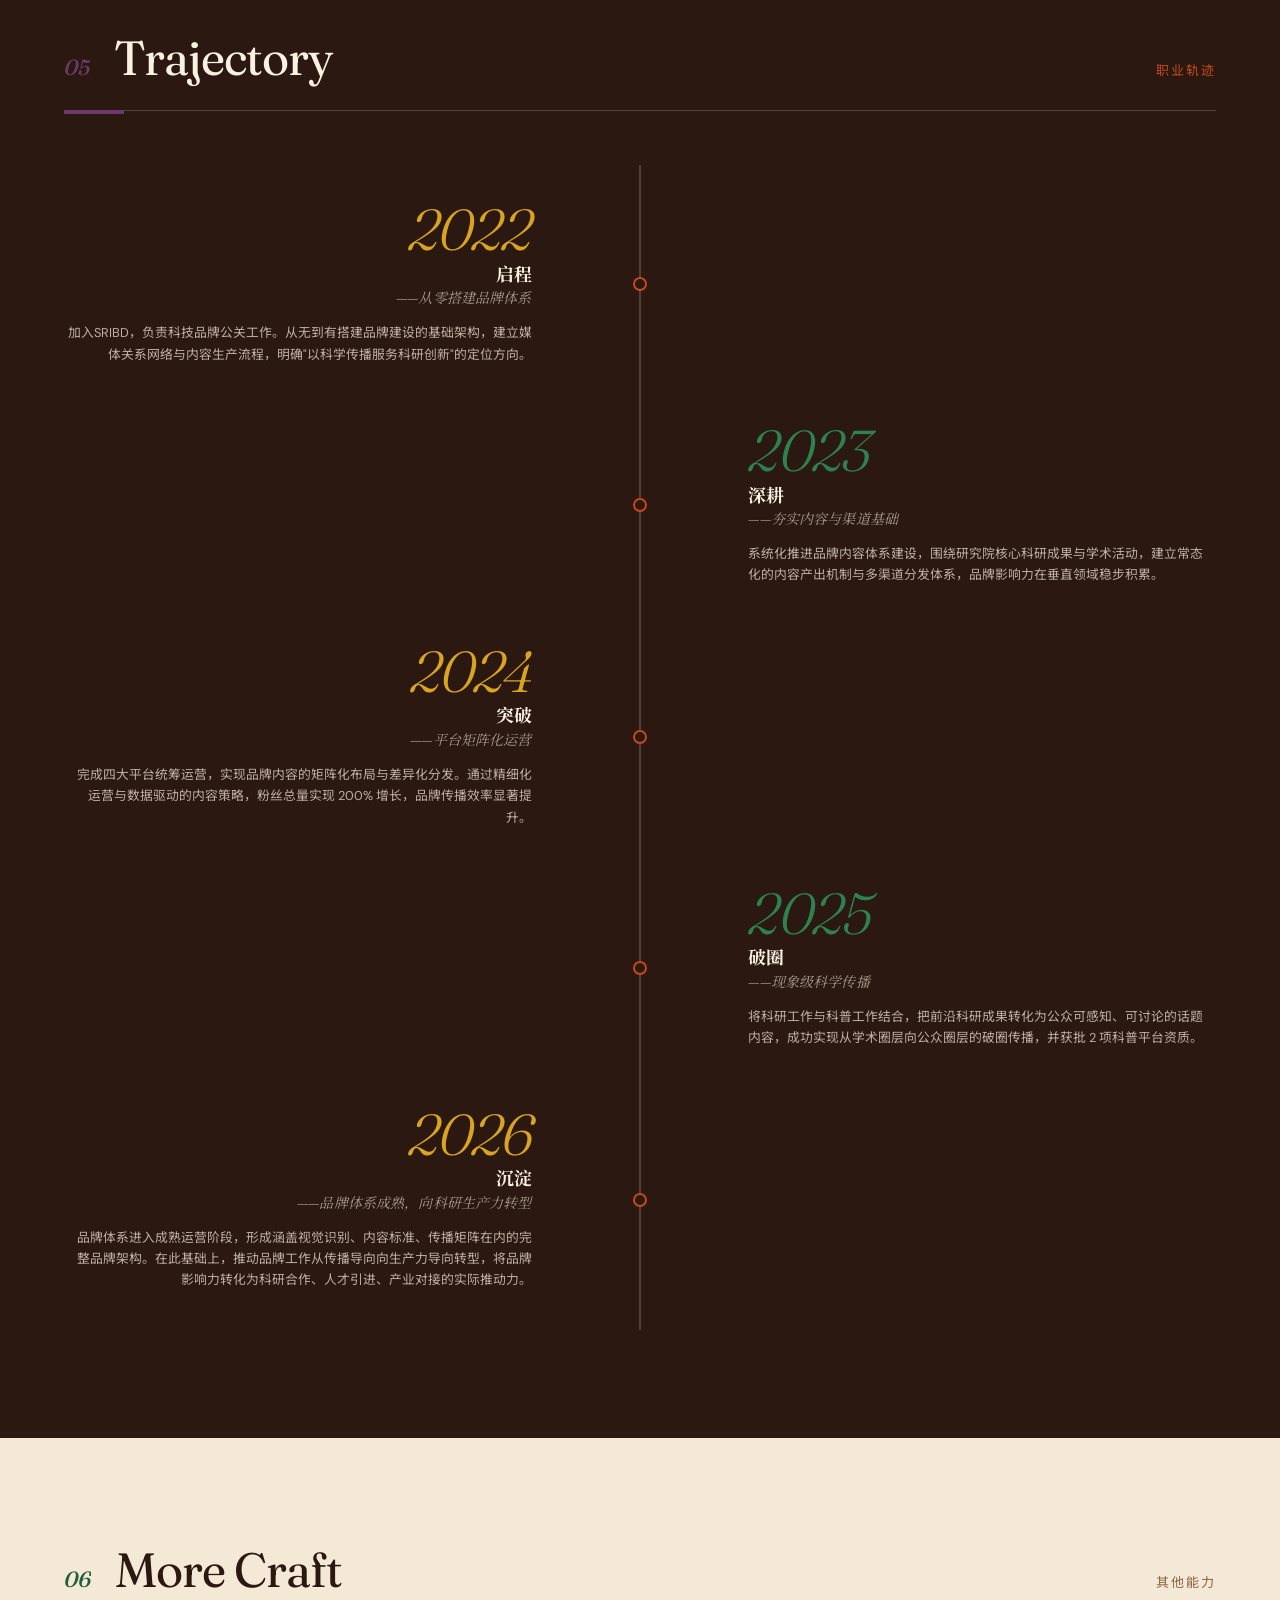
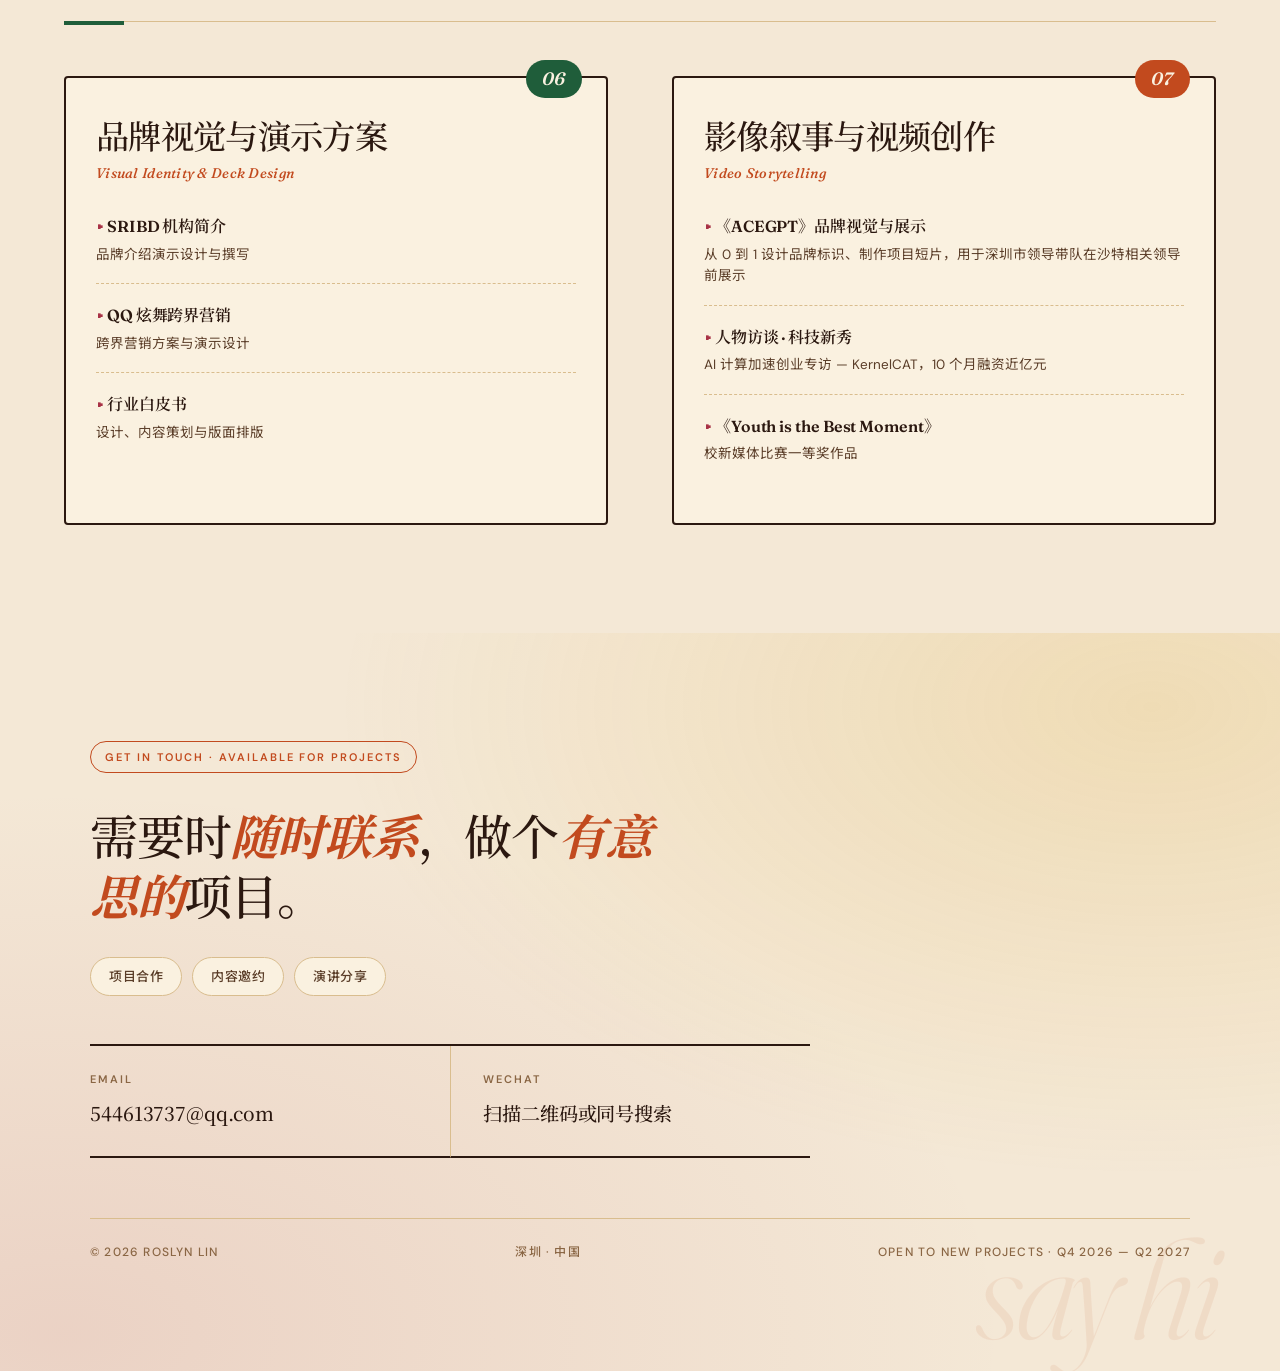
==== commit 0ad62e0a: "v3.9.2: long-form Trajectory descriptions (5 entries 2022-2026) - Each milestone now has title + sub" ====
--- a/index.html
+++ b/index.html
@@ -684,8 +684,8 @@
           <div class="t-content">
             <div class="t-card">
               <span class="t-year">2022</span>
-              <h4>启程</h4>
-              <p>加入 SRIBD，开始科技品牌公关。</p>
+              <h4>启程<span class="t-sub">——从零搭建品牌体系</span></h4>
+              <p>加入SRIBD，负责科技品牌公关工作。从无到有搭建品牌建设的基础架构，建立媒体关系网络与内容生产流程，明确"以科学传播服务科研创新"的定位方向。</p>
             </div>
           </div>
         </div>
@@ -693,8 +693,8 @@
           <div class="t-content">
             <div class="t-card">
               <span class="t-year">2023</span>
-              <h4>深耕 · MIIS</h4>
-              <p>学术论坛品牌化方法论成型。</p>
+              <h4>深耕<span class="t-sub">——夯实内容与渠道基础</span></h4>
+              <p>系统化推进品牌内容体系建设，围绕研究院核心科研成果与学术活动，建立常态化的内容产出机制与多渠道分发体系，品牌影响力在垂直领域稳步积累。</p>
             </div>
           </div>
         </div>
@@ -702,8 +702,8 @@
           <div class="t-content">
             <div class="t-card">
               <span class="t-year">2024</span>
-              <h4>突破 · 矩阵</h4>
-              <p>四大平台统筹，粉丝 +200%。</p>
+              <h4>突破<span class="t-sub">——平台矩阵化运营</span></h4>
+              <p>完成四大平台统筹运营，实现品牌内容的矩阵化布局与差异化分发。通过精细化运营与数据驱动的内容策略，粉丝总量实现 200% 增长，品牌传播效率显著提升。</p>
             </div>
           </div>
         </div>
@@ -711,8 +711,8 @@
           <div class="t-content">
             <div class="t-card">
               <span class="t-year">2025</span>
-              <h4>破圈 · 科普 IP</h4>
-              <p>「科学家请回答」话题阅读 9800 万。</p>
+              <h4>破圈<span class="t-sub">——现象级科学传播</span></h4>
+              <p>将科研工作与科普工作结合，把前沿科研成果转化为公众可感知、可讨论的话题内容，成功实现从学术圈层向公众圈层的破圈传播，并获批 2 项科普平台资质。</p>
             </div>
           </div>
         </div>
@@ -720,17 +720,8 @@
           <div class="t-content">
             <div class="t-card">
               <span class="t-year">2026</span>
-              <h4>沉淀</h4>
-              <p>品牌体系成熟，向科研生产力转型。</p>
-            </div>
-          </div>
-        </div>
-        <div class="t-item now">
-          <div class="t-content">
-            <div class="t-card">
-              <span class="t-year">2026 →</span>
-              <h4>未来</h4>
-              <p>继续深耕前沿科学，做值得信赖的品牌伙伴。</p>
+              <h4>沉淀<span class="t-sub">——品牌体系成熟，向科研生产力转型</span></h4>
+              <p>品牌体系进入成熟运营阶段，形成涵盖视觉识别、内容标准、传播矩阵在内的完整品牌架构。在此基础上，推动品牌工作从传播导向向生产力导向转型，将品牌影响力转化为科研合作、人才引进、产业对接的实际推动力。</p>
             </div>
           </div>
         </div>
--- a/styles.css
+++ b/styles.css
@@ -2669,3 +2669,31 @@
     margin-left: 0;
   }
 }
+
+/* ============================================================
+   TRAJECTORY — v3.9.2 long-form entries
+   Each t-item now has: t-year + h4 (with t-sub) + long p
+   ============================================================ */
+
+.t-item .t-sub {
+  display: block;
+  font-family: var(--serif);
+  font-style: italic;
+  font-weight: 400;
+  font-size: 0.78em;
+  color: rgba(250, 241, 224, 0.6);
+  margin-top: 4px;
+  letter-spacing: 0.01em;
+  line-height: 1.4;
+}
+.t-item p {
+  font-size: clamp(12px, 1vw, 14px);
+  line-height: 1.65;
+  color: rgba(250, 241, 224, 0.7);
+  margin: 10px 0 0;
+  max-width: 52ch;
+}
+.t-item h4 {
+  margin: 0 0 4px;
+  line-height: 1.3;
+}
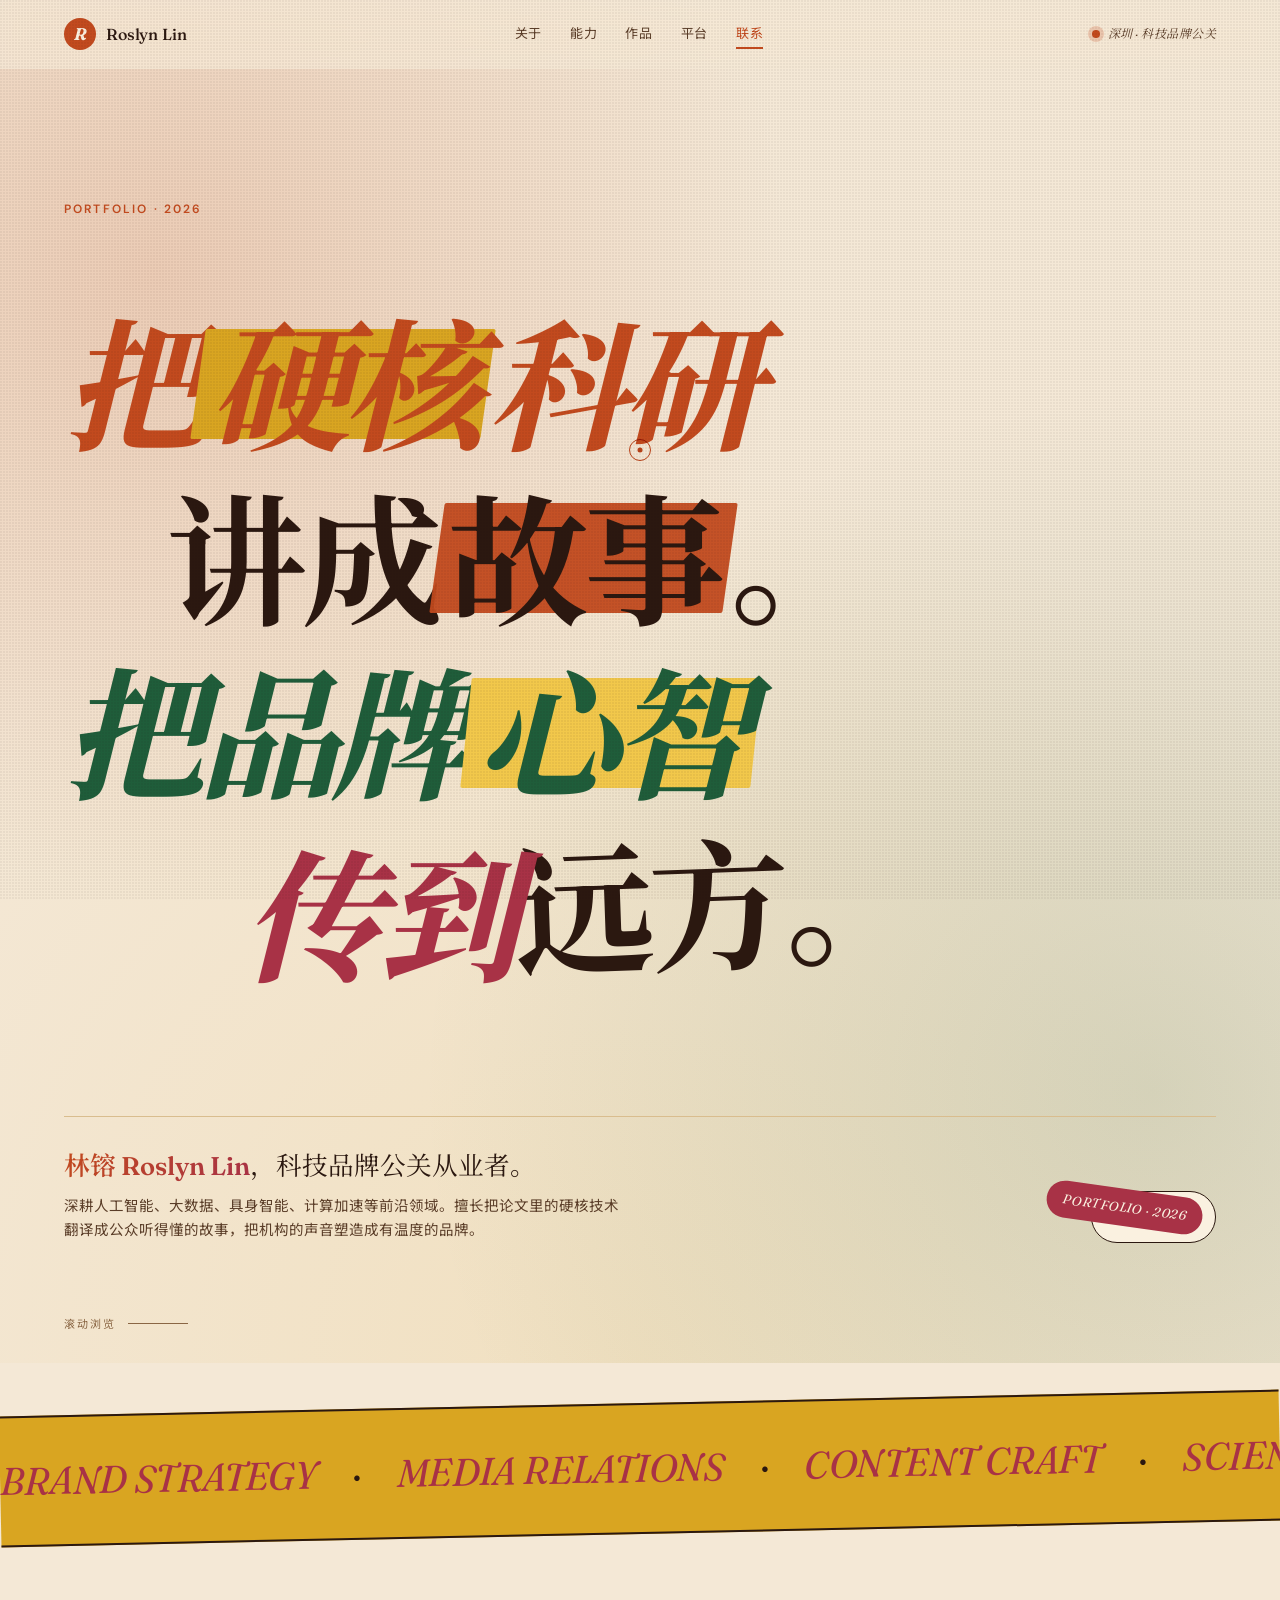
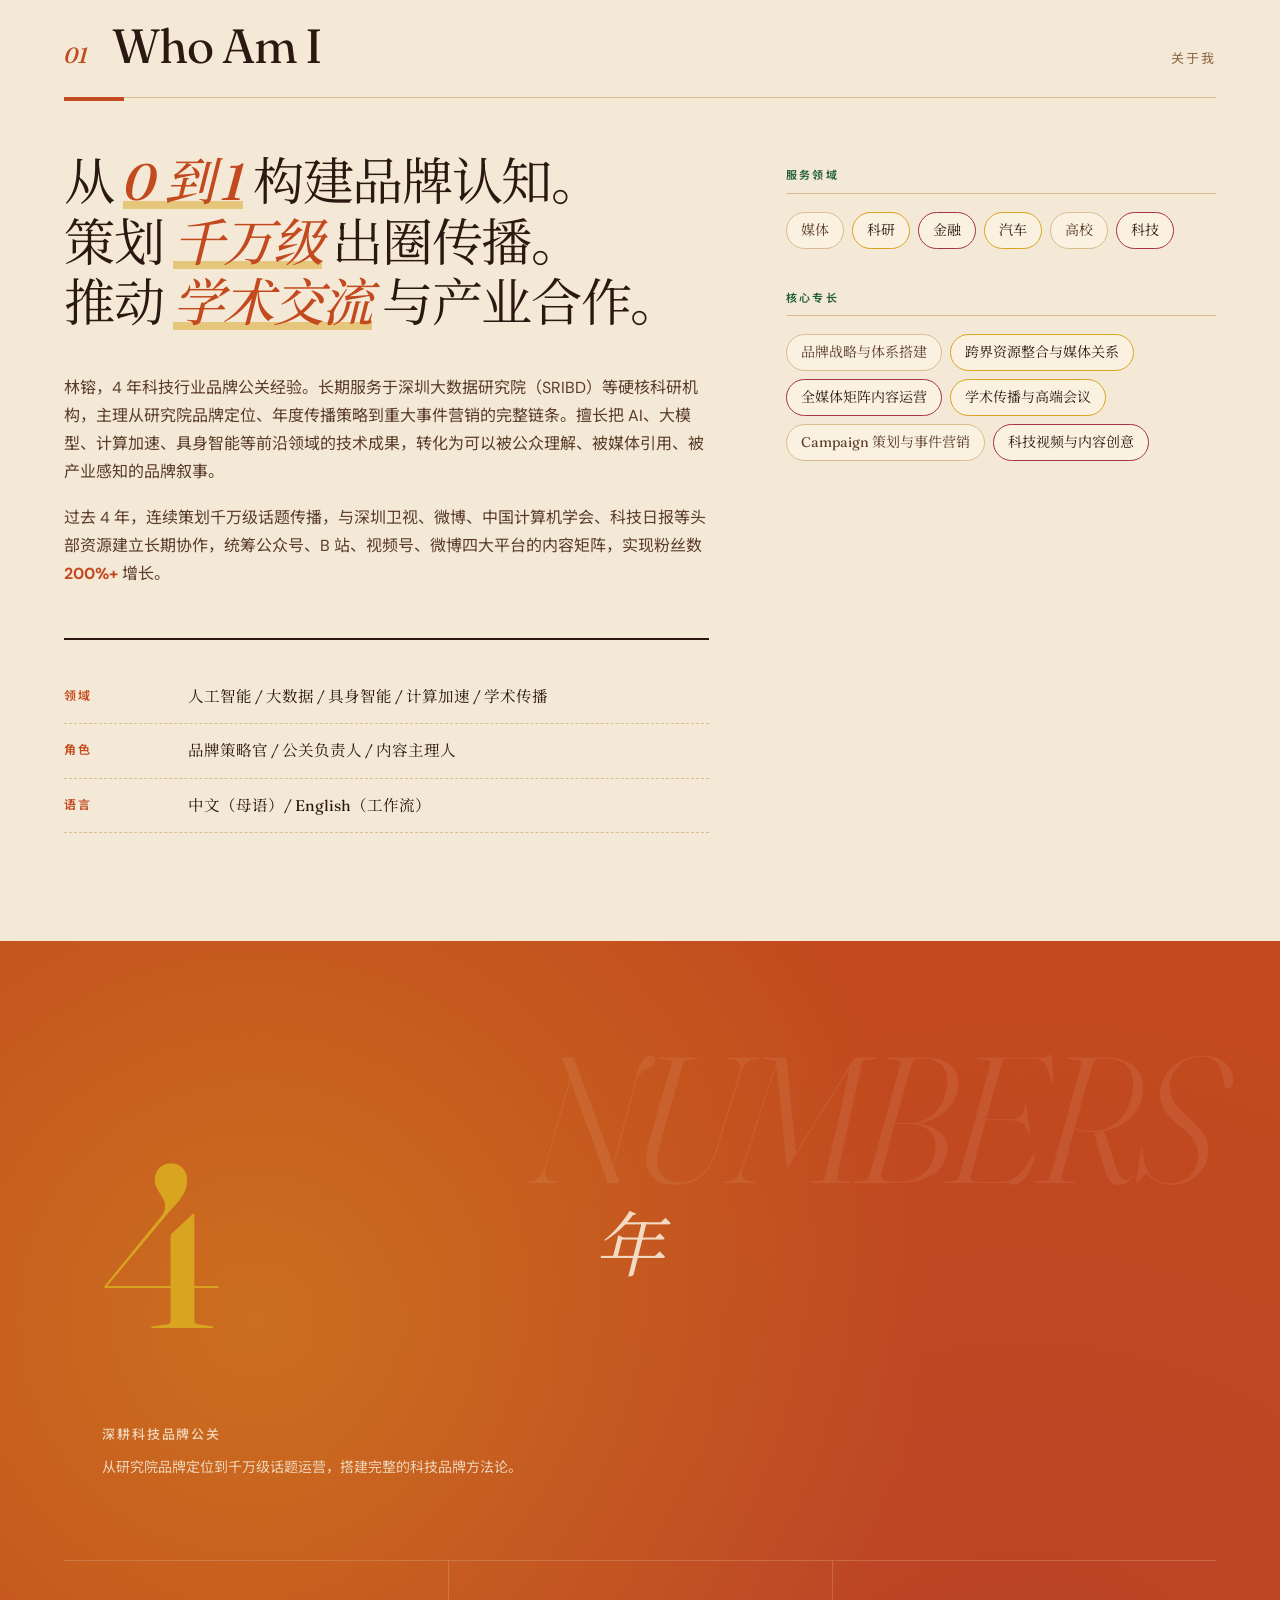
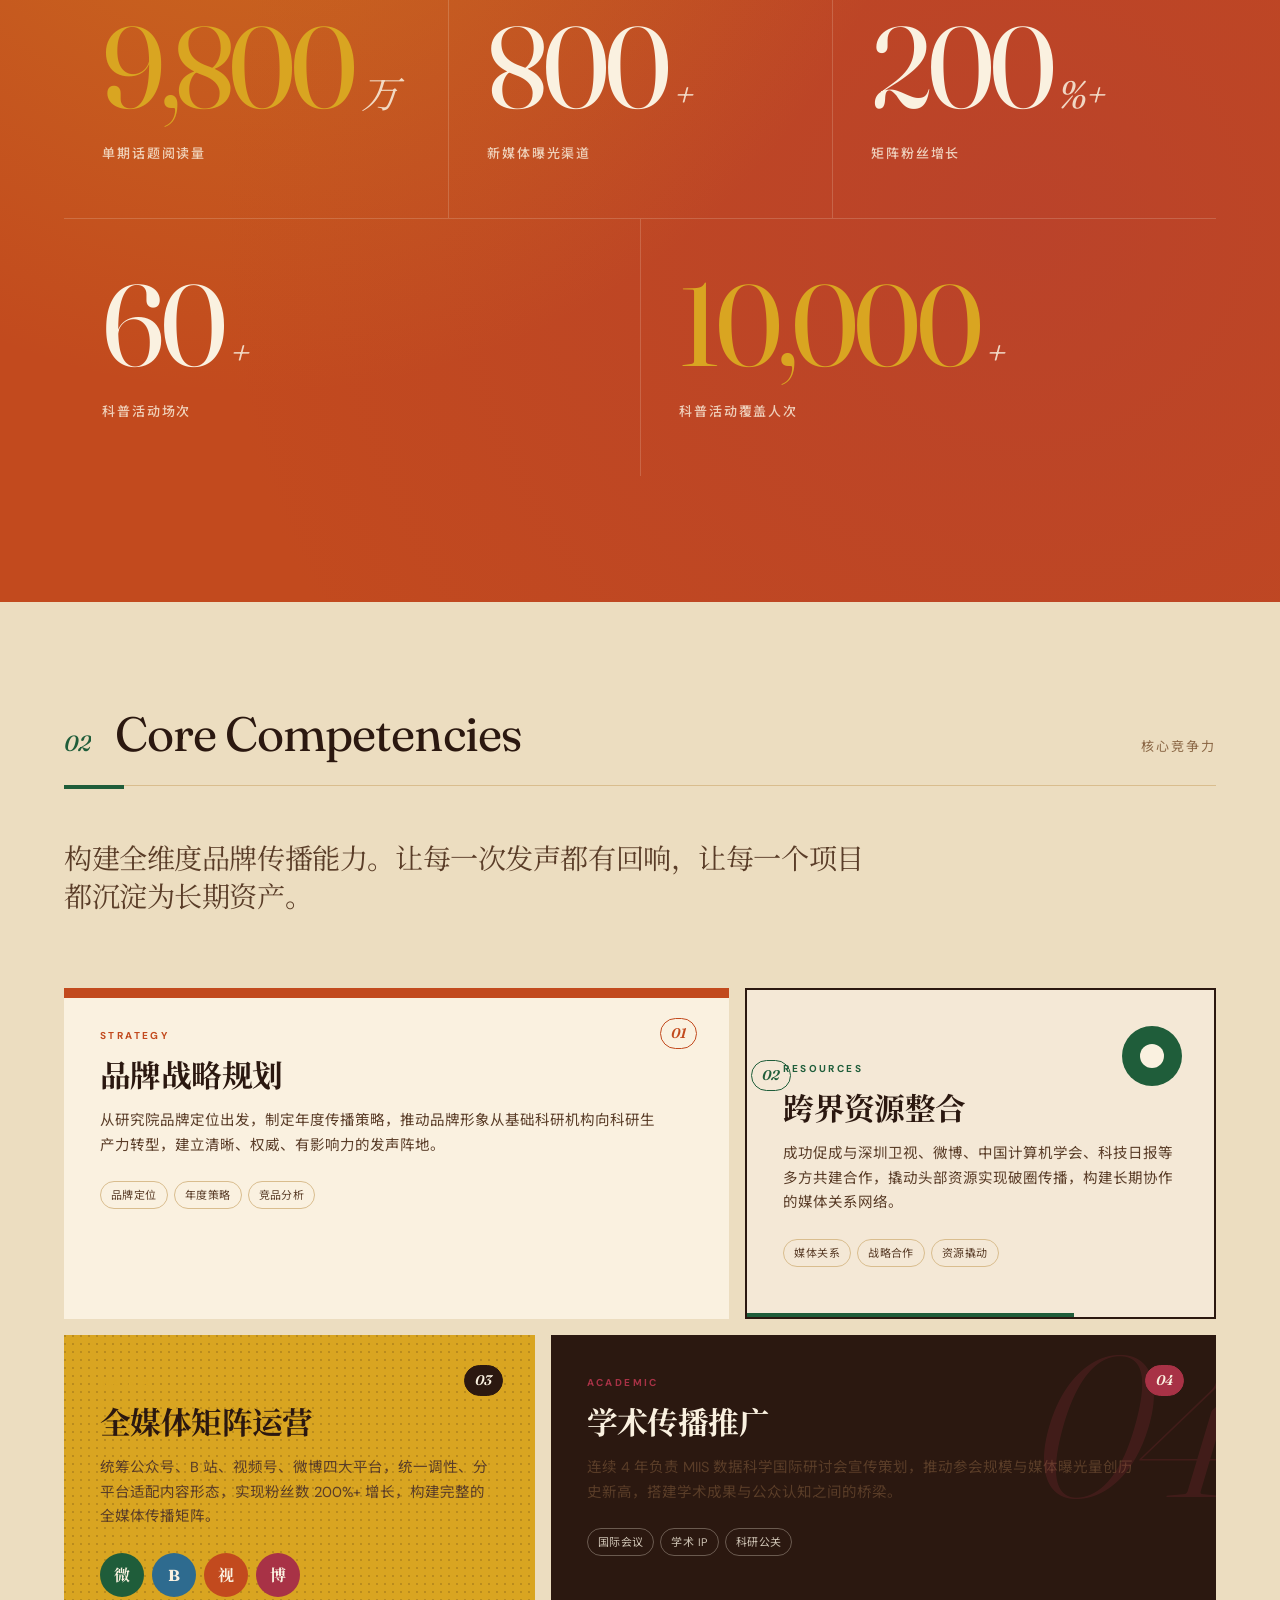
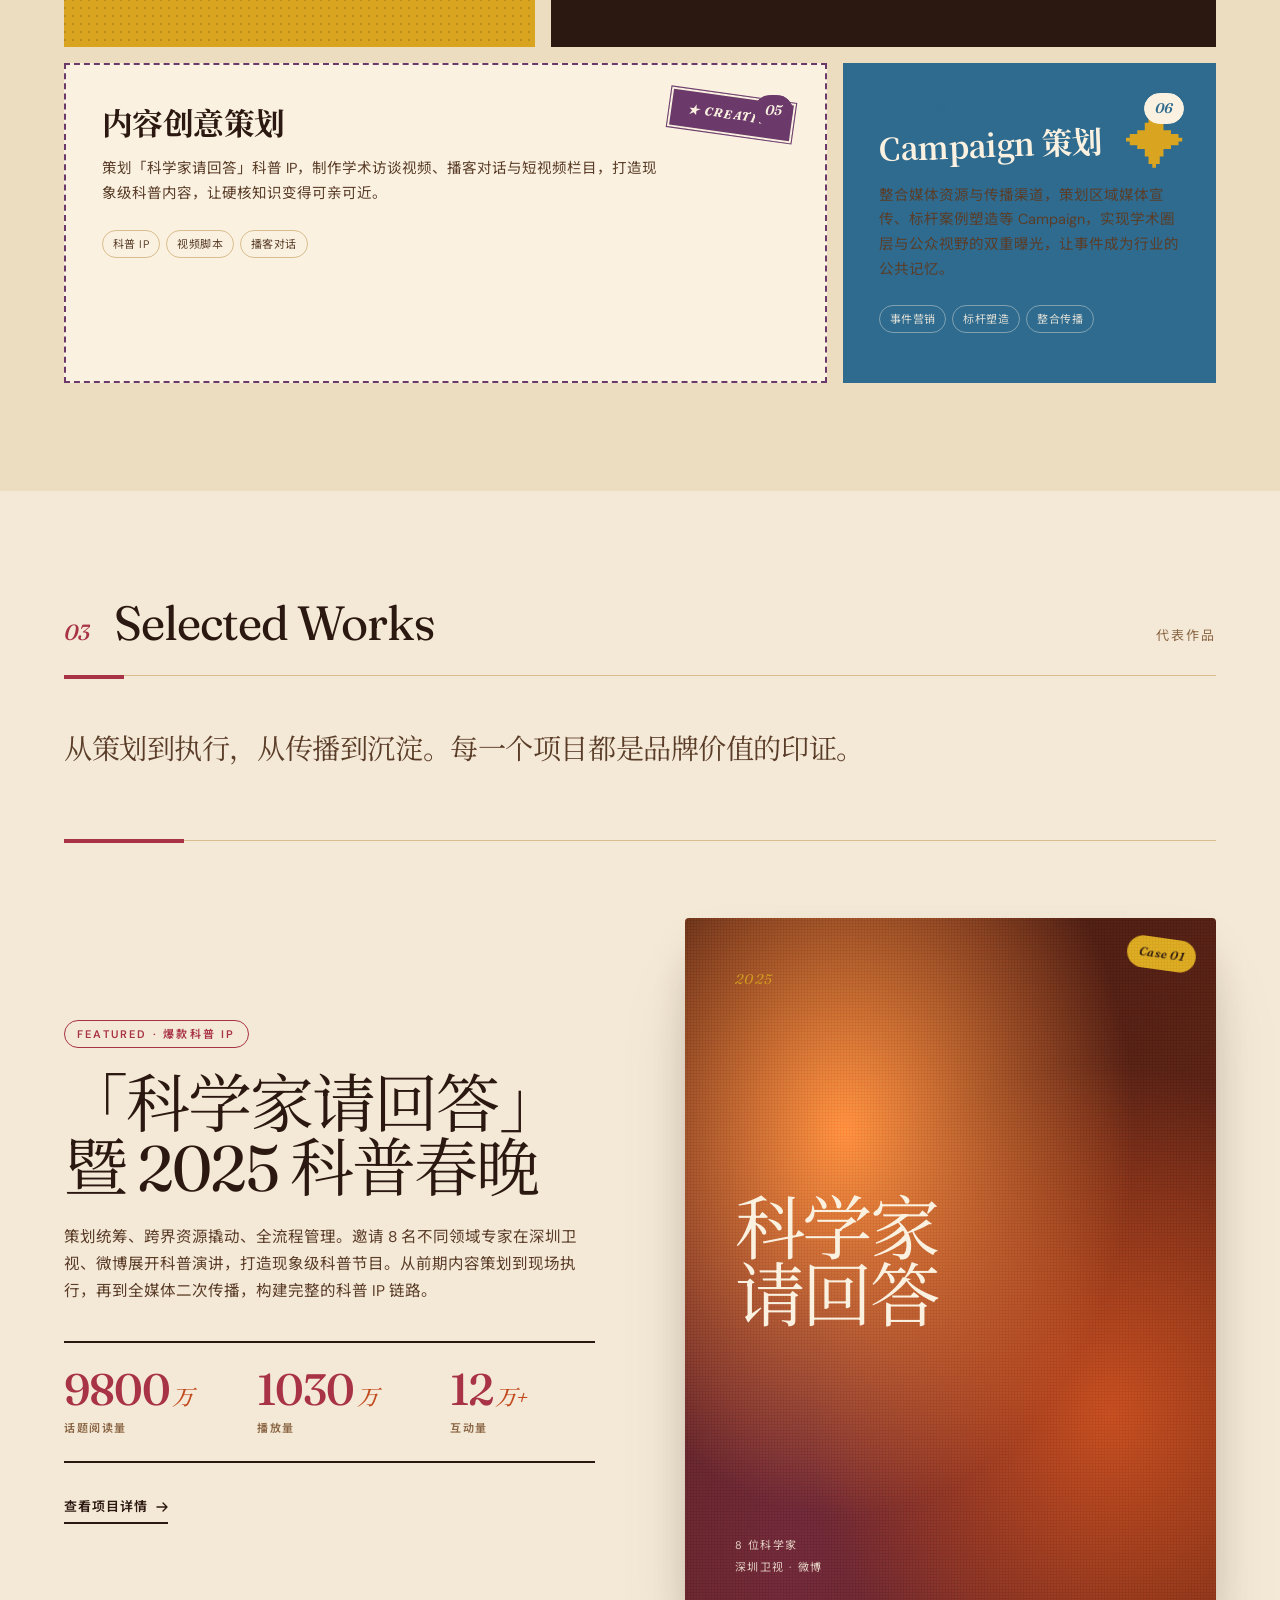
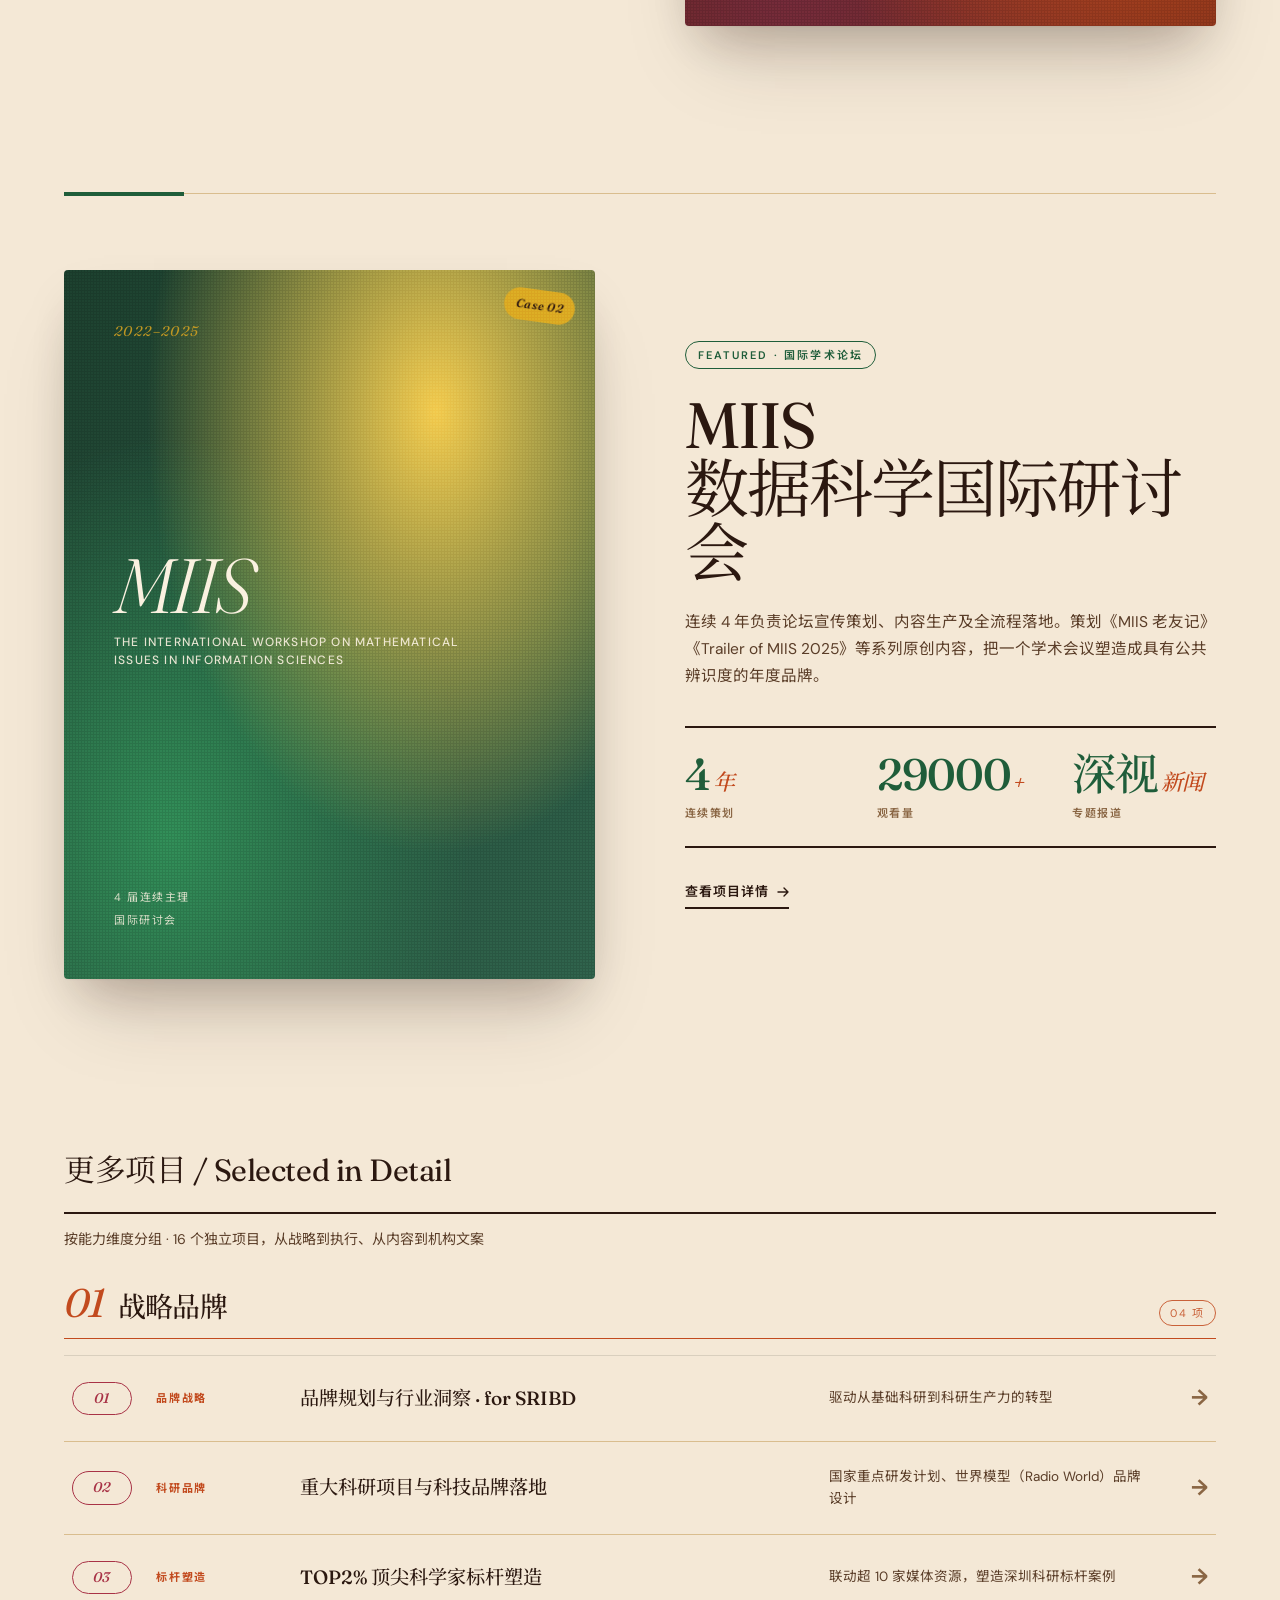
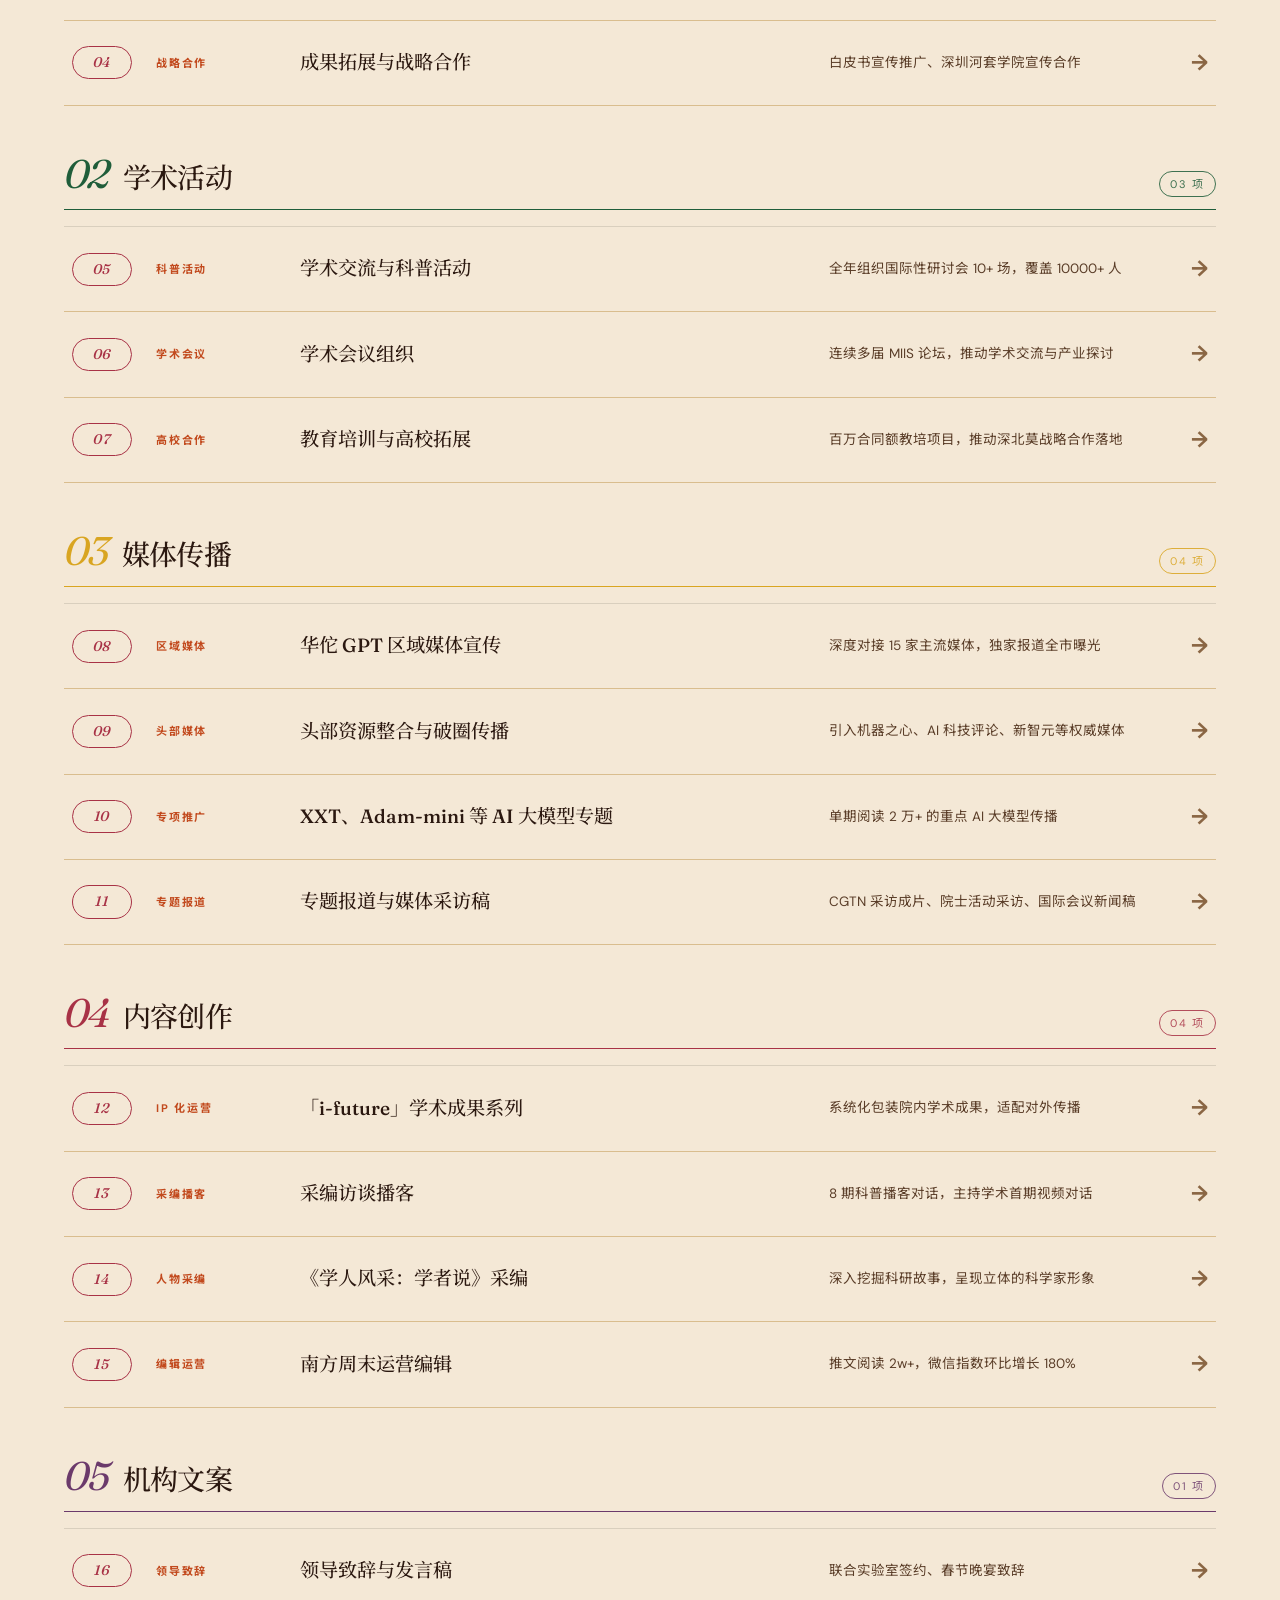
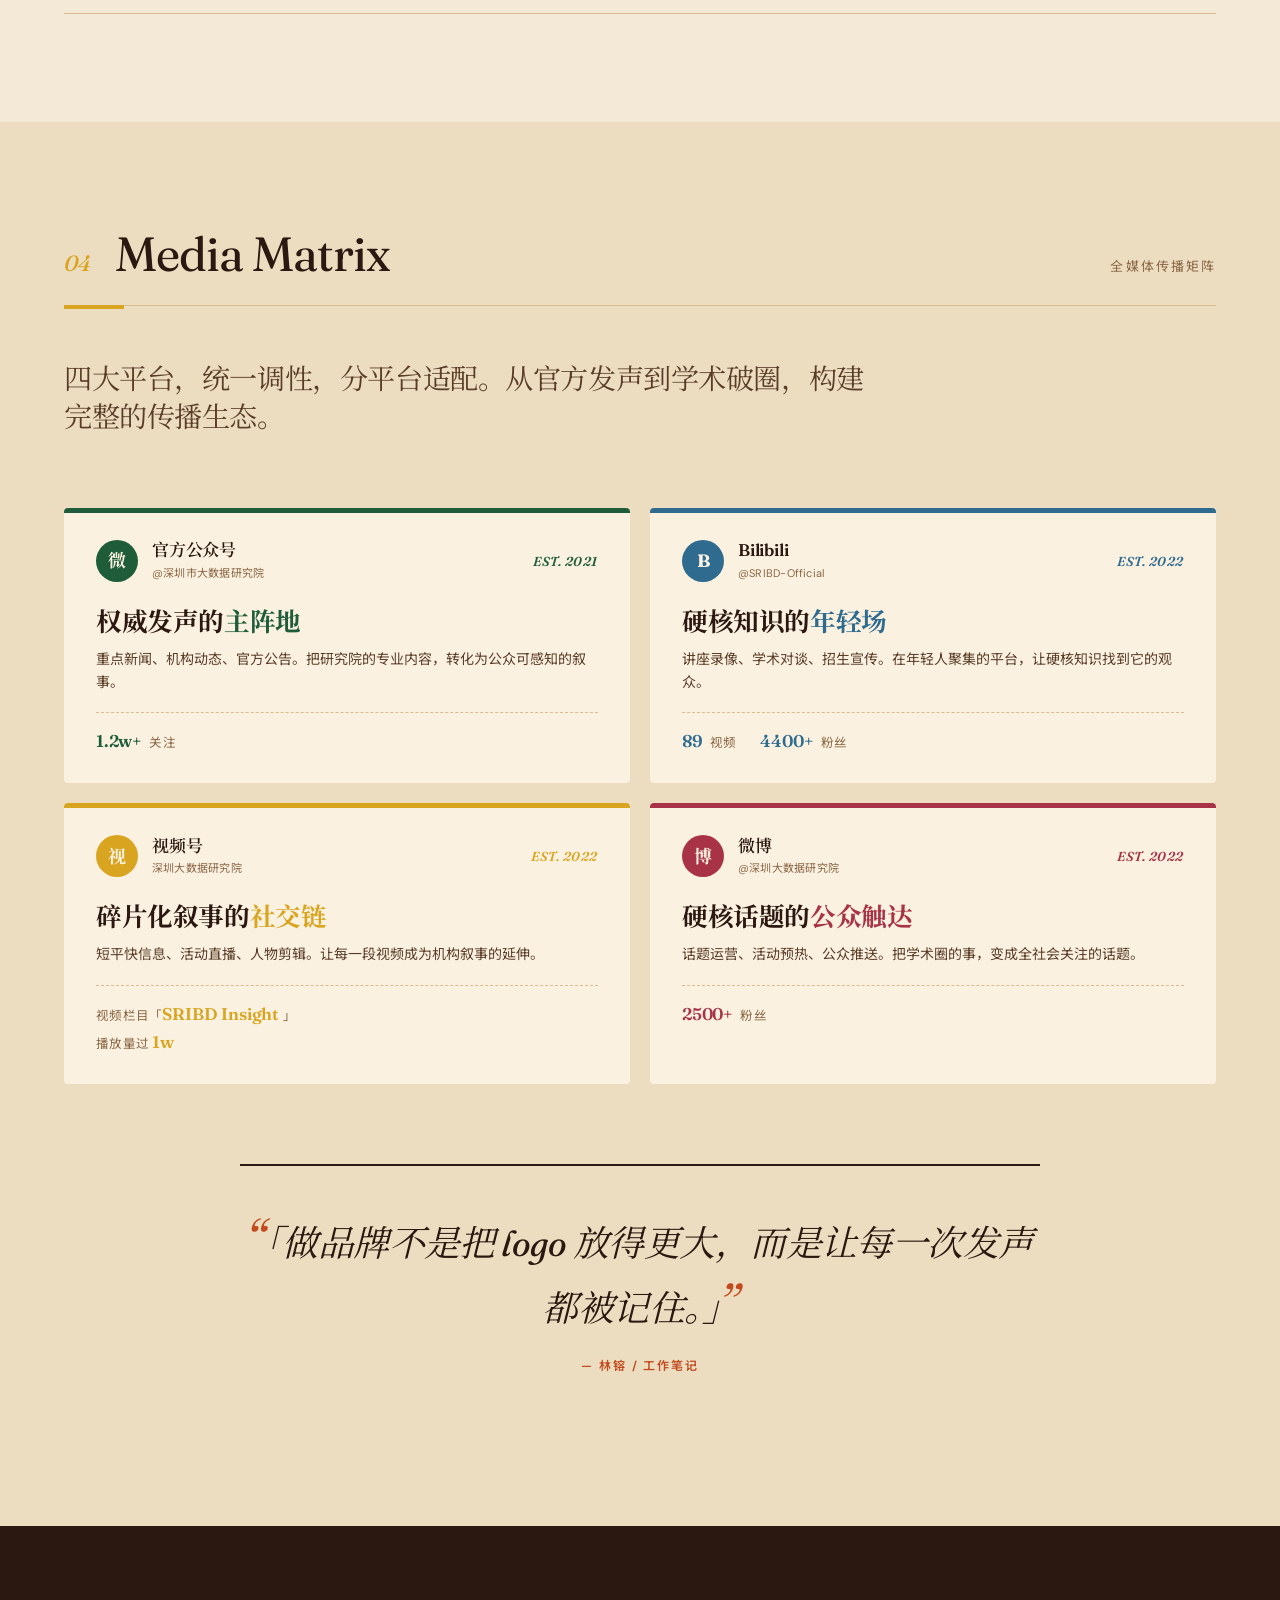
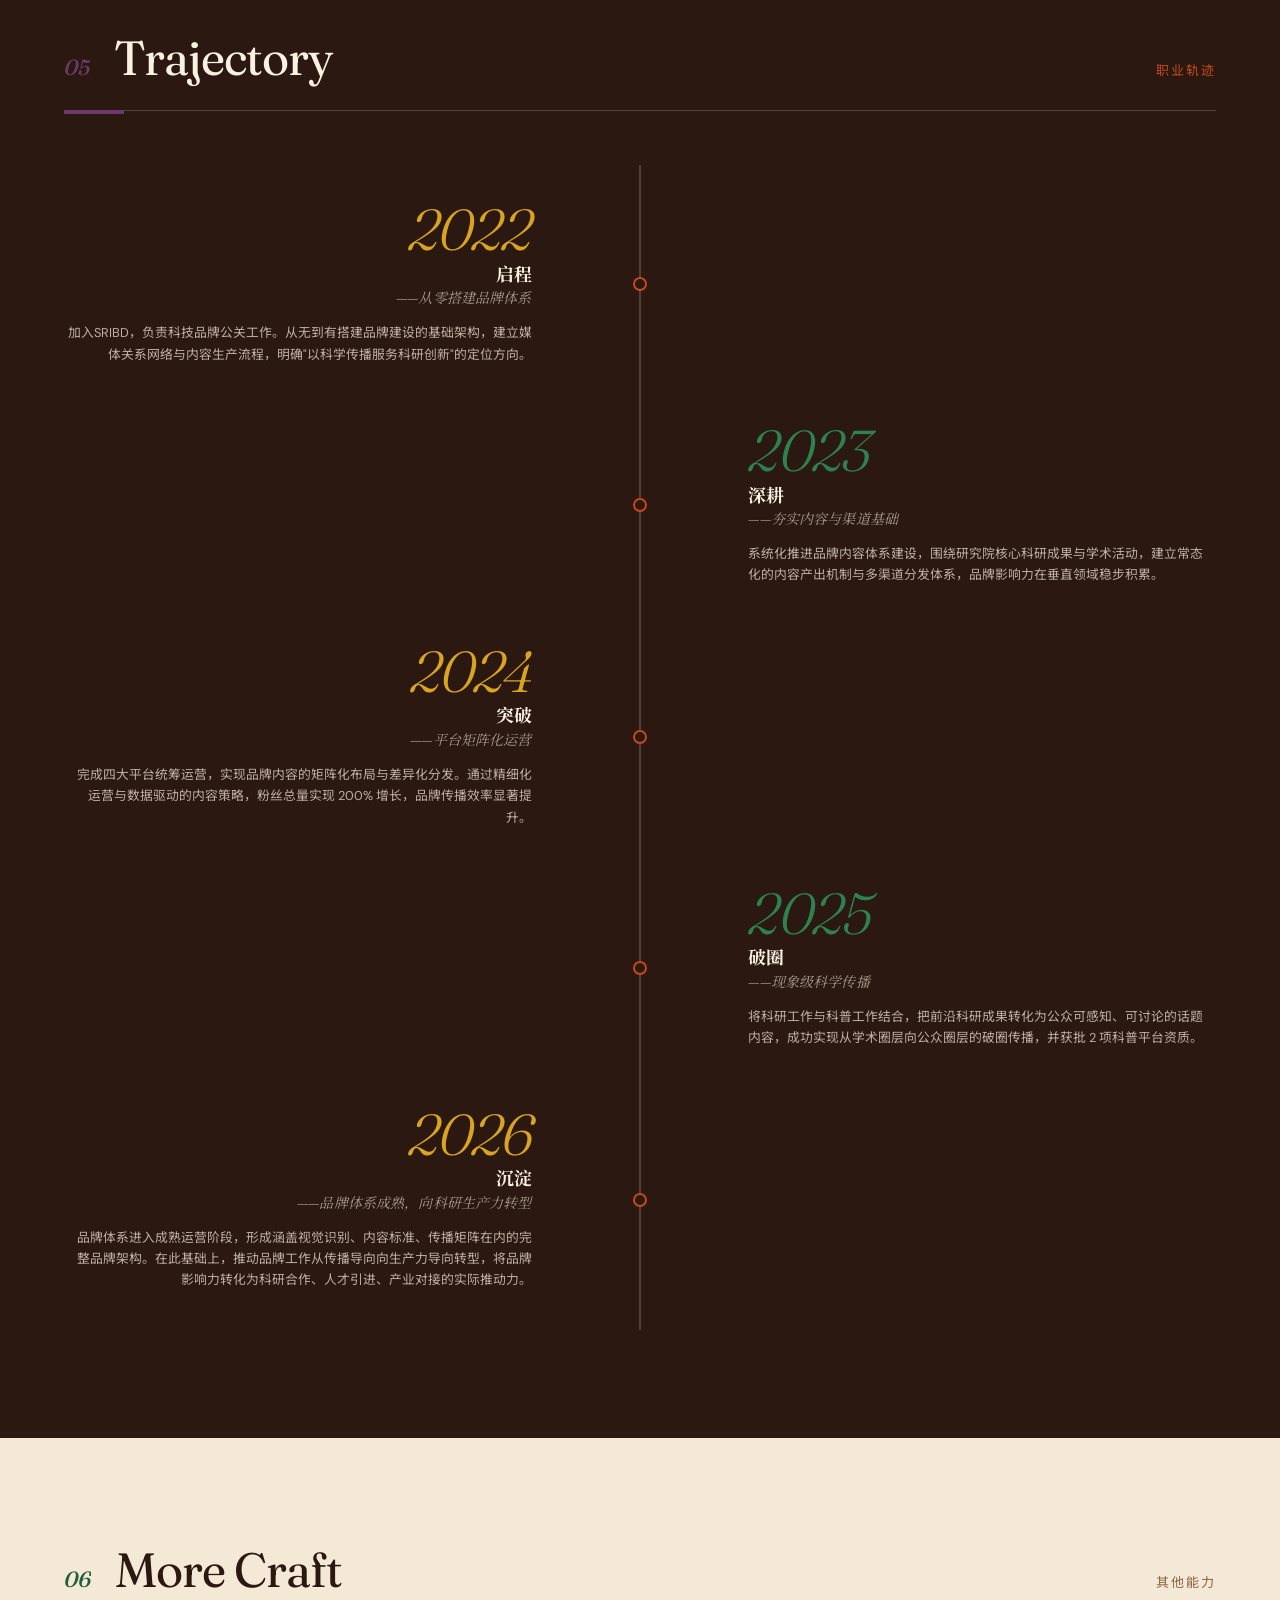
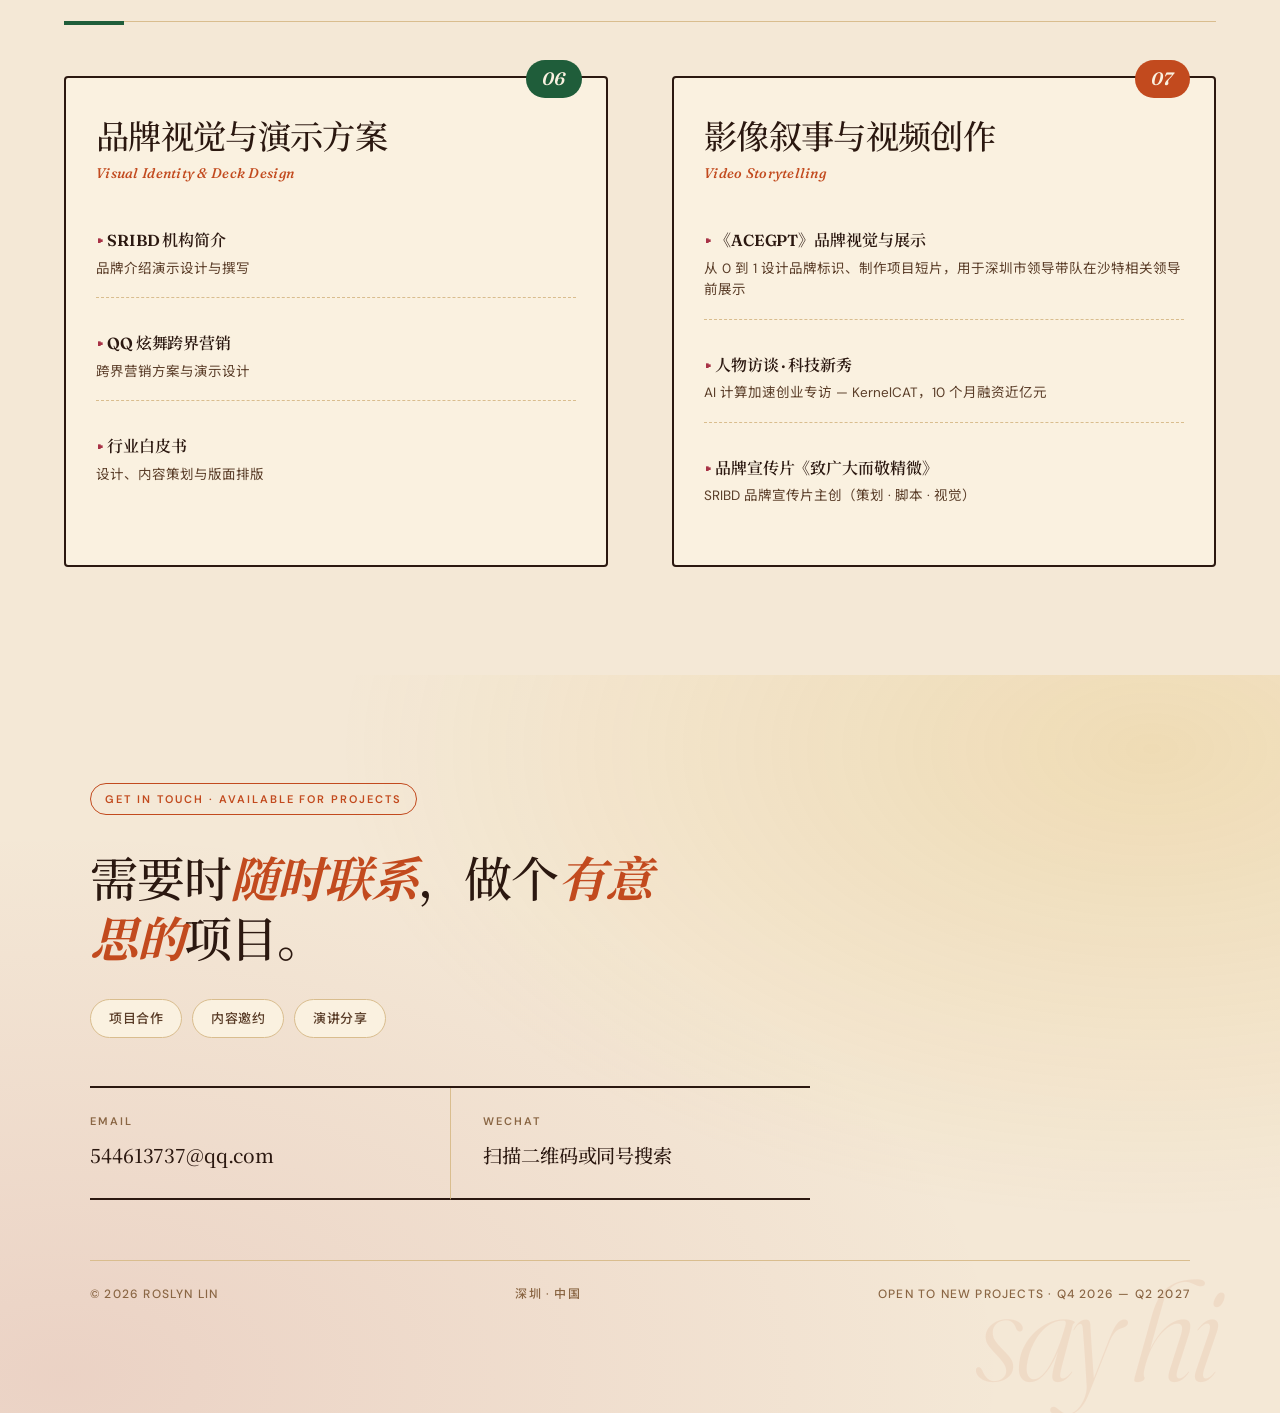
==== commit bceb2688: "v3.9.3: More Craft click-to-show preview lightbox + 致广大而敬精微 entry" ====
--- a/index.html
+++ b/index.html
@@ -743,9 +743,9 @@
           <h3>品牌视觉与演示方案</h3>
           <p class="extra-sub">Visual Identity & Deck Design</p>
           <ul class="extra-list">
-            <li><strong>SRIBD 机构简介</strong><span>品牌介绍演示设计与撰写</span></li>
-            <li><strong>QQ 炫舞跨界营销</strong><span>跨界营销方案与演示设计</span></li>
-            <li><strong>行业白皮书</strong><span>设计、内容策划与版面排版</span></li>
+            <li data-preview="sribd-deck"><strong>SRIBD 机构简介</strong><span>品牌介绍演示设计与撰写</span></li>
+            <li data-preview="qq-dance"><strong>QQ 炫舞跨界营销</strong><span>跨界营销方案与演示设计</span></li>
+            <li data-preview="whitepaper"><strong>行业白皮书</strong><span>设计、内容策划与版面排版</span></li>
           </ul>
         </article>
 
@@ -754,9 +754,9 @@
           <h3>影像叙事与视频创作</h3>
           <p class="extra-sub">Video Storytelling</p>
           <ul class="extra-list">
-            <li><strong>《ACEGPT》品牌视觉与展示</strong><span>从 0 到 1 设计品牌标识、制作项目短片，用于深圳市领导带队在沙特相关领导前展示</span></li>
-            <li><strong>人物访谈 · 科技新秀</strong><span>AI 计算加速创业专访 — KernelCAT，10 个月融资近亿元</span></li>
-            <li><strong>《Youth is the Best Moment》</strong><span>校新媒体比赛一等奖作品</span></li>
+            <li data-preview="acegpt"><strong>《ACEGPT》品牌视觉与展示</strong><span>从 0 到 1 设计品牌标识、制作项目短片，用于深圳市领导带队在沙特相关领导前展示</span></li>
+            <li data-preview="kernelcat"><strong>人物访谈 · 科技新秀</strong><span>AI 计算加速创业专访 — KernelCAT，10 个月融资近亿元</span></li>
+            <li data-preview="brand-film"><strong>品牌宣传片《致广大而敬精微》</strong><span>SRIBD 品牌宣传片主创（策划 · 脚本 · 视觉）</span></li>
           </ul>
         </article>
       </div>
--- a/styles.css
+++ b/styles.css
@@ -1700,19 +1700,41 @@
 }
 .extra-list { display: flex; flex-direction: column; gap: 18px; }
 .extra-list li {
-  padding-bottom: 18px;
+  padding: 14px 0 18px;
   border-bottom: 1px dashed var(--line-2);
   display: flex;
   flex-direction: column;
   gap: 4px;
+  cursor: pointer;
+  position: relative;
+  transition: padding 0.3s var(--ease);
 }
 .extra-list li:last-child { border-bottom: none; }
+.extra-list li::after {
+  content: "▸ 查看预览";
+  position: absolute;
+  right: 0;
+  top: 14px;
+  font-family: var(--serif);
+  font-style: italic;
+  font-size: 11px;
+  letter-spacing: 0.06em;
+  color: var(--c-red);
+  opacity: 0;
+  transform: translateX(-6px);
+  transition: opacity 0.3s var(--ease), transform 0.3s var(--ease);
+  pointer-events: none;
+}
+.extra-list li:hover { padding-right: 90px; }
+.extra-list li:hover::after { opacity: 0.85; transform: translateX(0); }
+.extra-list li:hover strong { color: var(--c-red); }
 .extra-list strong {
   font-family: var(--serif);
   font-weight: 600;
   font-size: 16px;
   color: var(--ink);
   letter-spacing: -0.005em;
+  transition: color 0.3s var(--ease);
 }
 .extra-list strong::before {
   content: "▸ ";
@@ -1722,6 +1744,152 @@
   font-size: 13.5px;
   line-height: 1.6;
   color: var(--ink-2);
+}
+
+/* ============================================================
+   EXTRAS LIGHTBOX — v3.9.3 click-to-show preview
+   Each data-preview="key" opens a modal with an SVG composition
+   ============================================================ */
+.ex-lightbox {
+  position: fixed;
+  inset: 0;
+  z-index: 9000;
+  background: rgba(20, 12, 6, 0.78);
+  backdrop-filter: blur(8px);
+  -webkit-backdrop-filter: blur(8px);
+  display: flex;
+  align-items: center;
+  justify-content: center;
+  opacity: 0;
+  pointer-events: none;
+  transition: opacity 0.32s var(--ease);
+  padding: 24px;
+}
+.ex-lightbox.is-open {
+  opacity: 1;
+  pointer-events: auto;
+}
+.ex-lightbox-inner {
+  position: relative;
+  width: min(960px, 100%);
+  max-height: 88vh;
+  background: var(--paper);
+  border-radius: 8px;
+  overflow: hidden;
+  transform: translateY(20px) scale(0.97);
+  transition: transform 0.42s var(--ease);
+  display: flex;
+  flex-direction: column;
+  box-shadow: 0 40px 80px -20px rgba(0,0,0,0.5);
+}
+.ex-lightbox.is-open .ex-lightbox-inner {
+  transform: translateY(0) scale(1);
+}
+.ex-lb-close {
+  position: absolute;
+  top: 14px;
+  right: 14px;
+  width: 38px;
+  height: 38px;
+  border-radius: 50%;
+  border: 1.5px solid rgba(43, 24, 16, 0.18);
+  background: var(--paper);
+  color: var(--ink);
+  cursor: pointer;
+  display: flex;
+  align-items: center;
+  justify-content: center;
+  font-size: 18px;
+  font-family: var(--serif);
+  transition: all 0.3s var(--ease);
+  z-index: 4;
+}
+.ex-lb-close:hover {
+  background: var(--c-red);
+  color: var(--paper);
+  border-color: var(--c-red);
+  transform: rotate(90deg);
+}
+.ex-lb-canvas {
+  position: relative;
+  width: 100%;
+  aspect-ratio: 16 / 9;
+  overflow: hidden;
+  background: var(--bg-2);
+}
+.ex-lb-canvas svg {
+  display: block;
+  width: 100%;
+  height: 100%;
+}
+.ex-lb-meta {
+  padding: 22px 28px 24px;
+  display: flex;
+  flex-direction: column;
+  gap: 6px;
+  border-top: 1px solid rgba(43, 24, 16, 0.1);
+  background: var(--paper);
+}
+.ex-lb-tag {
+  font-family: var(--sans);
+  font-size: 10px;
+  letter-spacing: 0.18em;
+  text-transform: uppercase;
+  color: var(--c-red);
+  font-weight: 600;
+}
+.ex-lb-title {
+  font-family: var(--serif);
+  font-weight: 600;
+  font-size: clamp(20px, 2.4vw, 26px);
+  color: var(--ink);
+  margin: 0;
+  letter-spacing: -0.02em;
+  line-height: 1.2;
+}
+.ex-lb-desc {
+  font-family: var(--serif);
+  font-style: italic;
+  font-size: 14px;
+  color: var(--ink-2);
+  margin: 4px 0 0;
+  line-height: 1.55;
+}
+.ex-lb-foot {
+  margin-top: 10px;
+  padding-top: 10px;
+  border-top: 1px dashed rgba(43, 24, 16, 0.15);
+  font-family: var(--sans);
+  font-size: 11px;
+  letter-spacing: 0.06em;
+  color: var(--ink-2);
+  opacity: 0.7;
+  text-align: right;
+}
+/* subtle grain on canvas for editorial feel */
+.ex-lb-canvas::after {
+  content: "";
+  position: absolute;
+  inset: 0;
+  pointer-events: none;
+  opacity: 0.08;
+  background-image: radial-gradient(circle at 1px 1px, rgba(0,0,0,0.6) 1px, transparent 0);
+  background-size: 3px 3px;
+  mix-blend-mode: multiply;
+}
+
+body.lb-open { overflow: hidden; }
+
+@media (max-width: 860px) {
+  .ex-lightbox { padding: 14px; }
+  .ex-lightbox-inner { max-height: 92vh; }
+  .ex-lb-meta { padding: 16px 18px 18px; }
+  .extra-list li:hover { padding-right: 0; }
+  .extra-list li::after { display: none; }
+}
+
+@media (prefers-reduced-motion: reduce) {
+  .ex-lightbox, .ex-lightbox-inner { transition: none; }
 }
 
 /* ============================================================
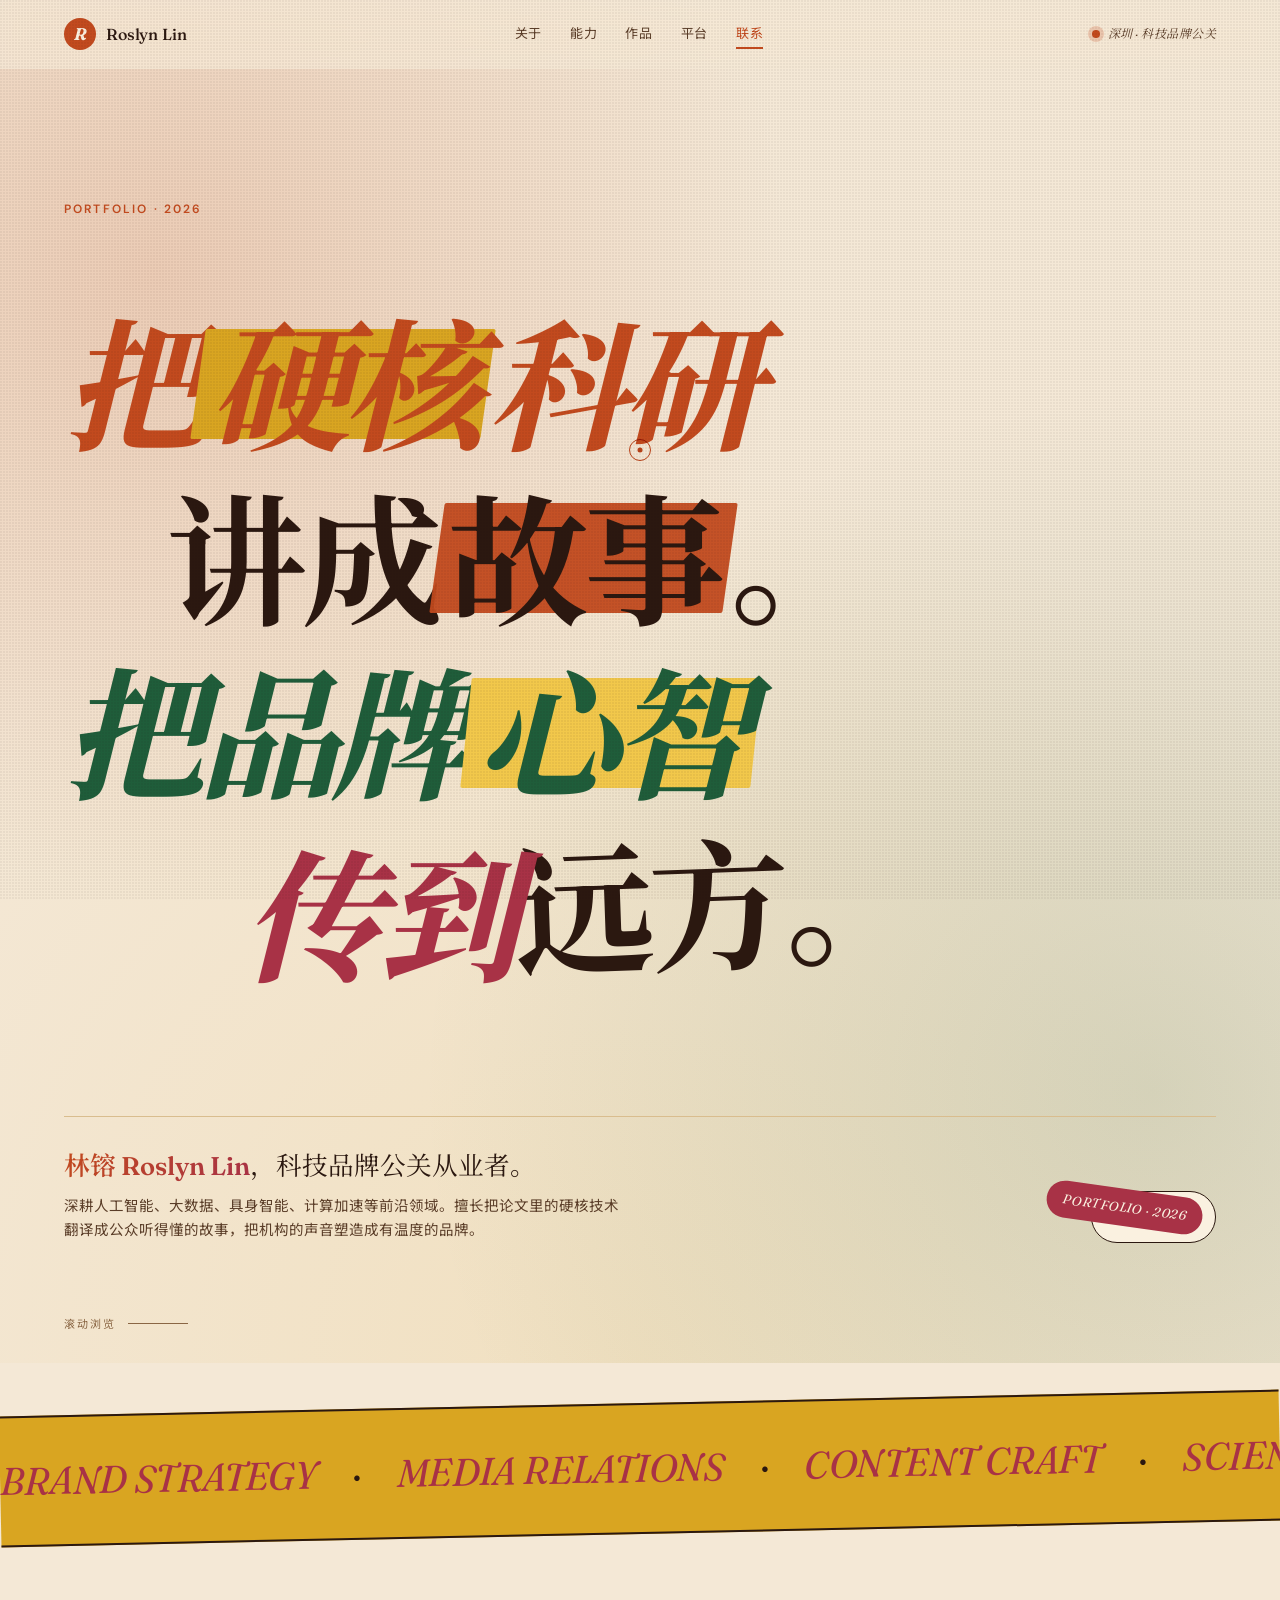
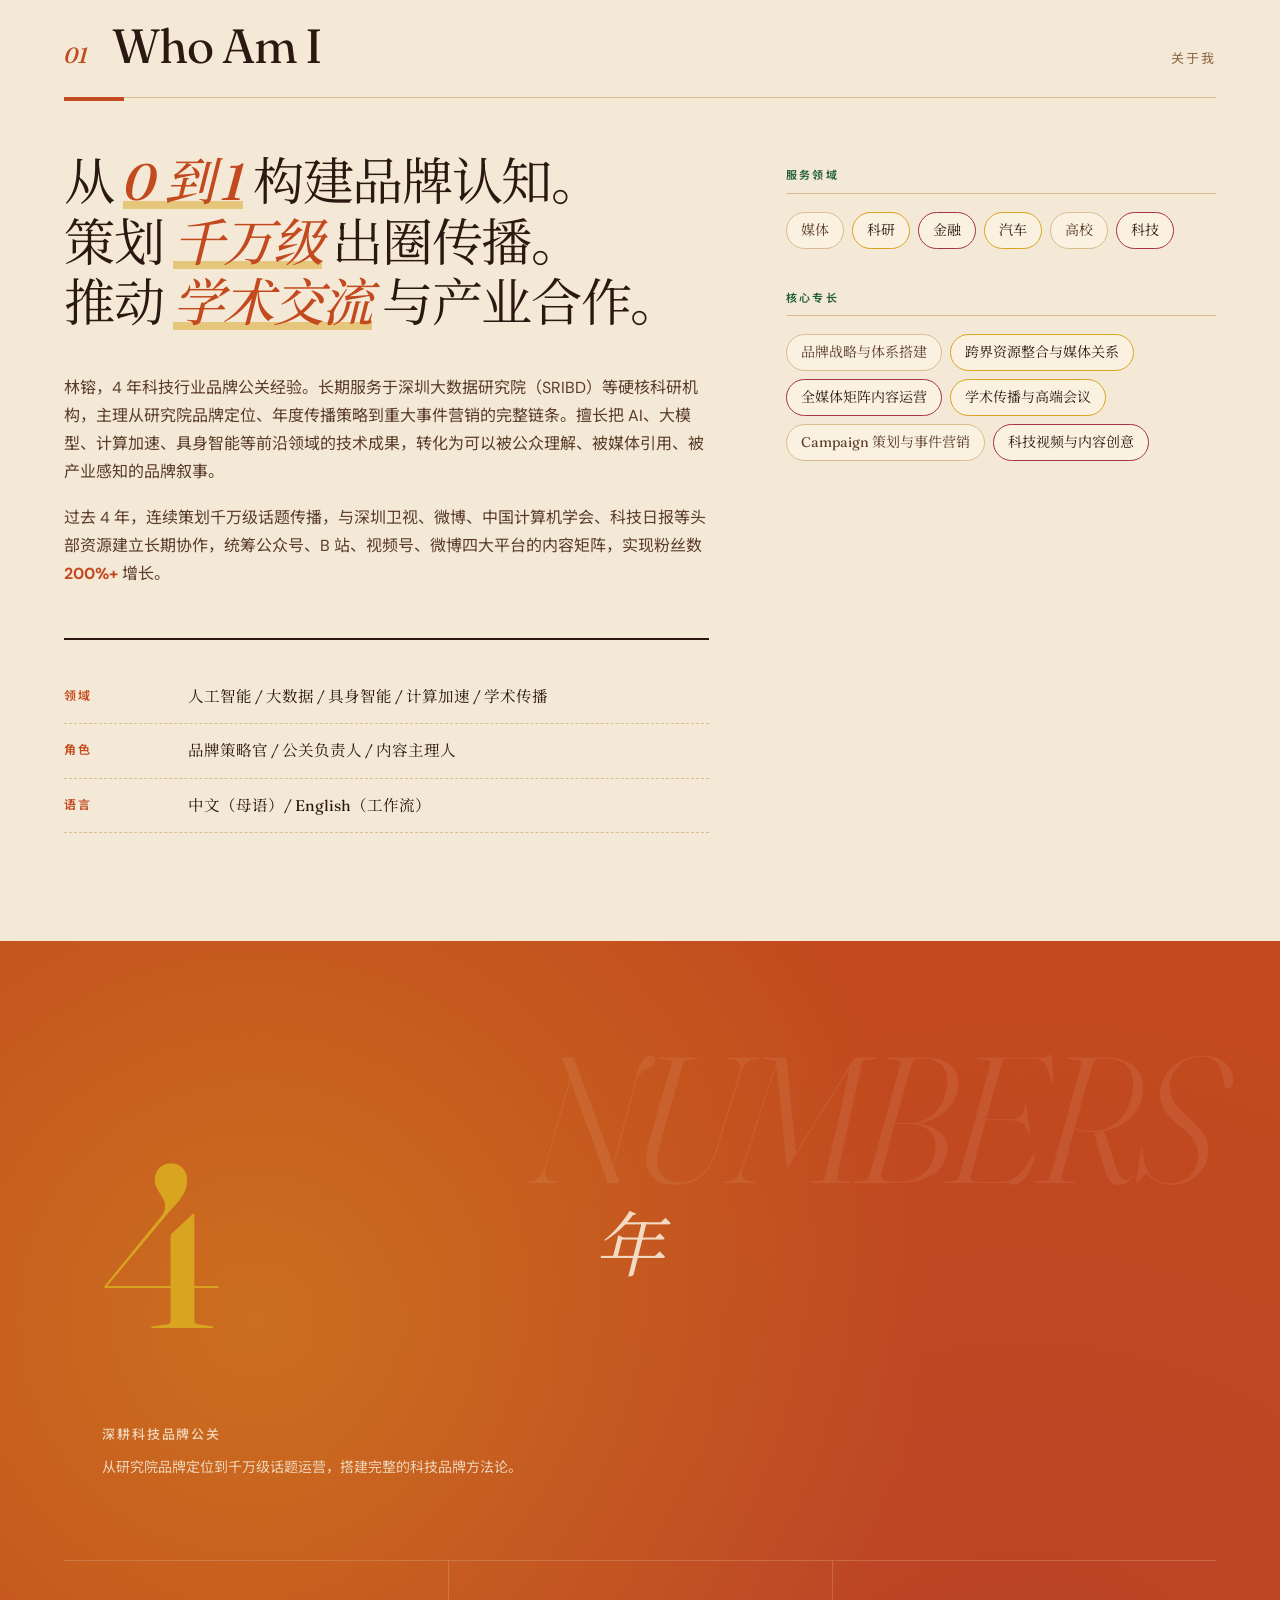
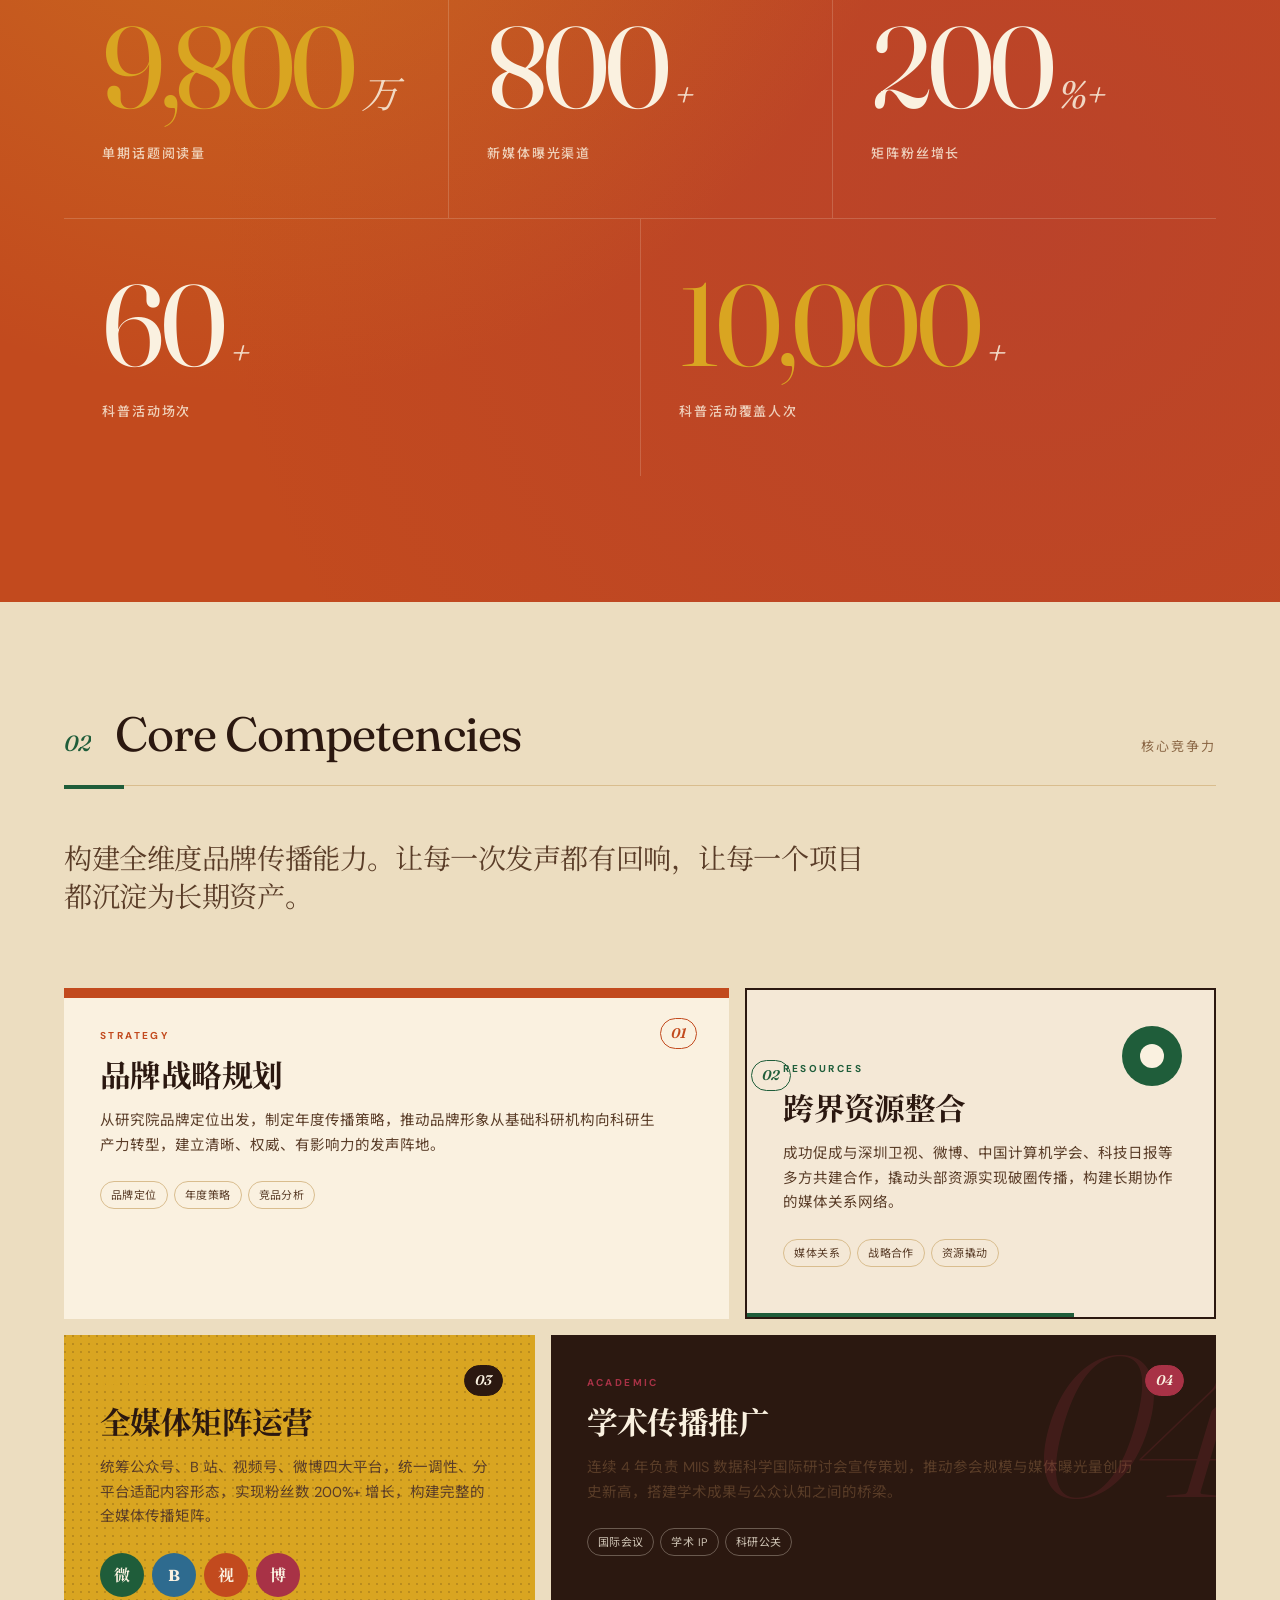
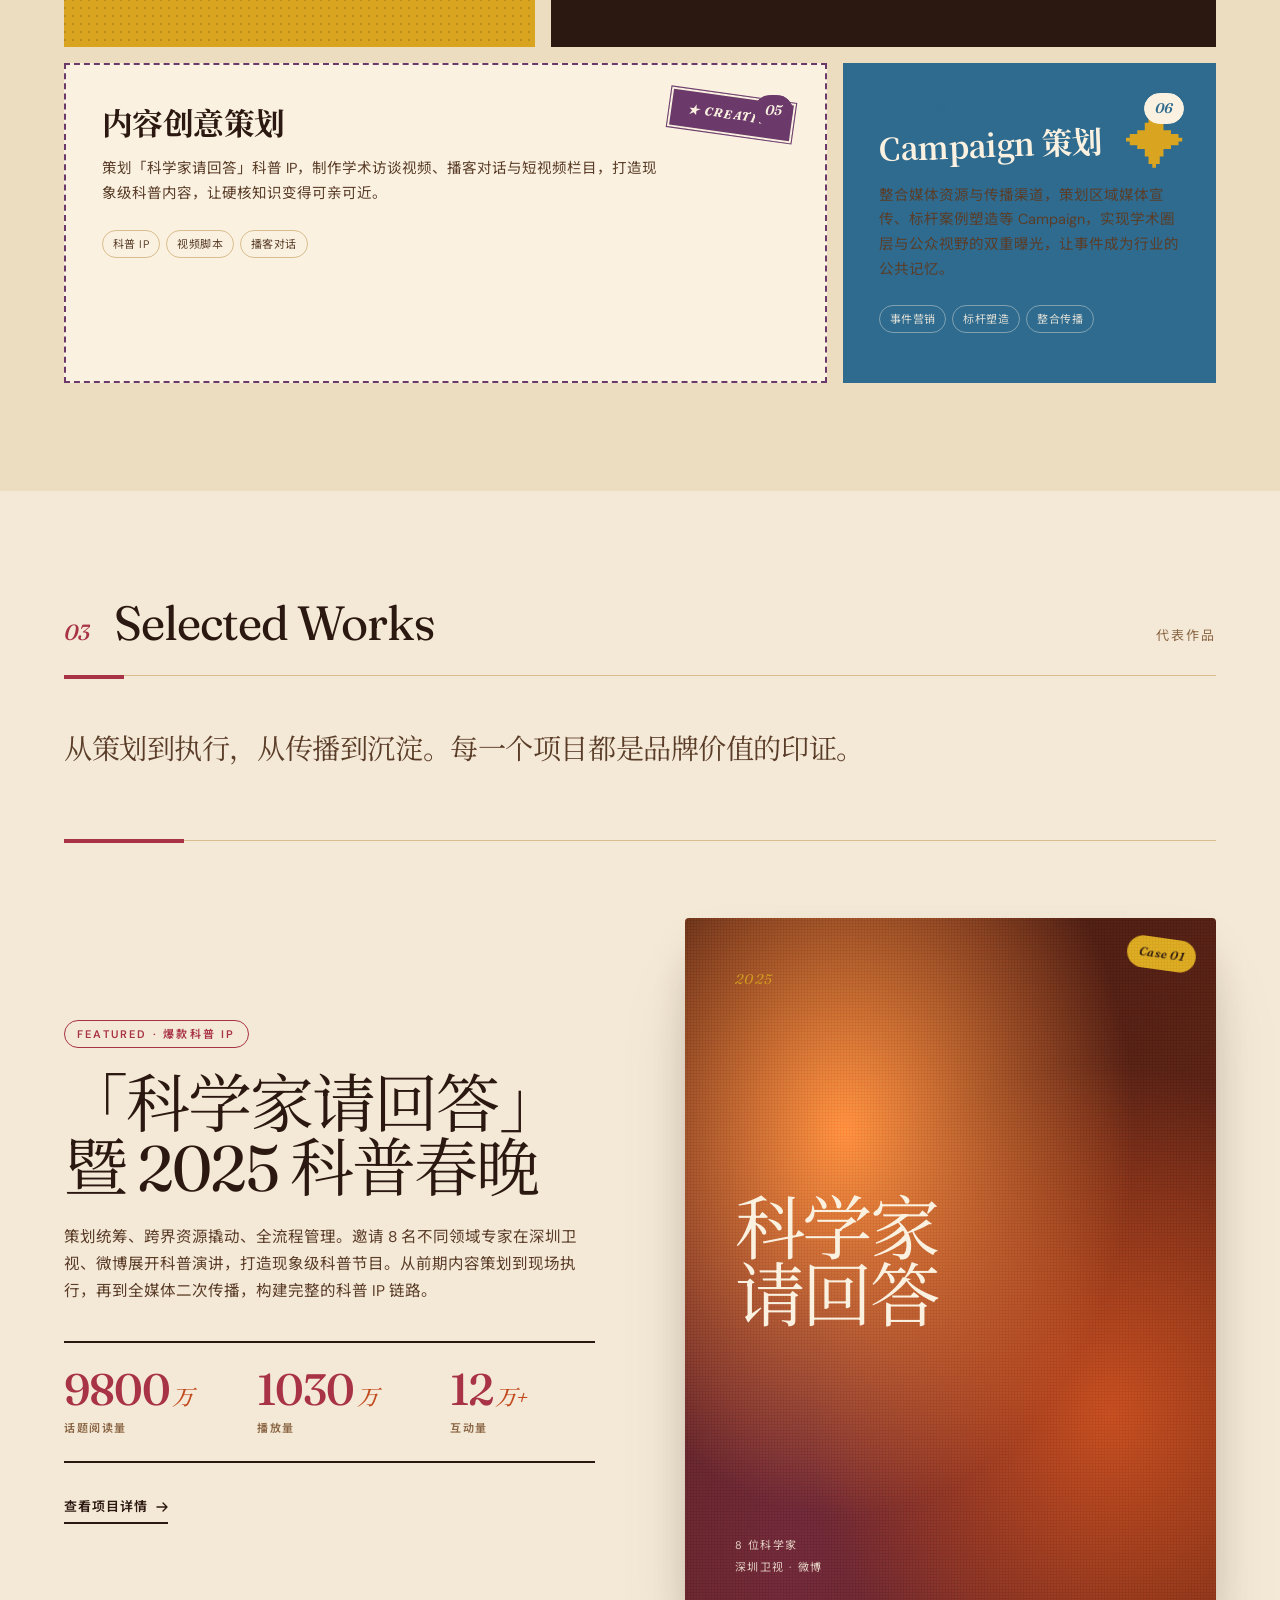
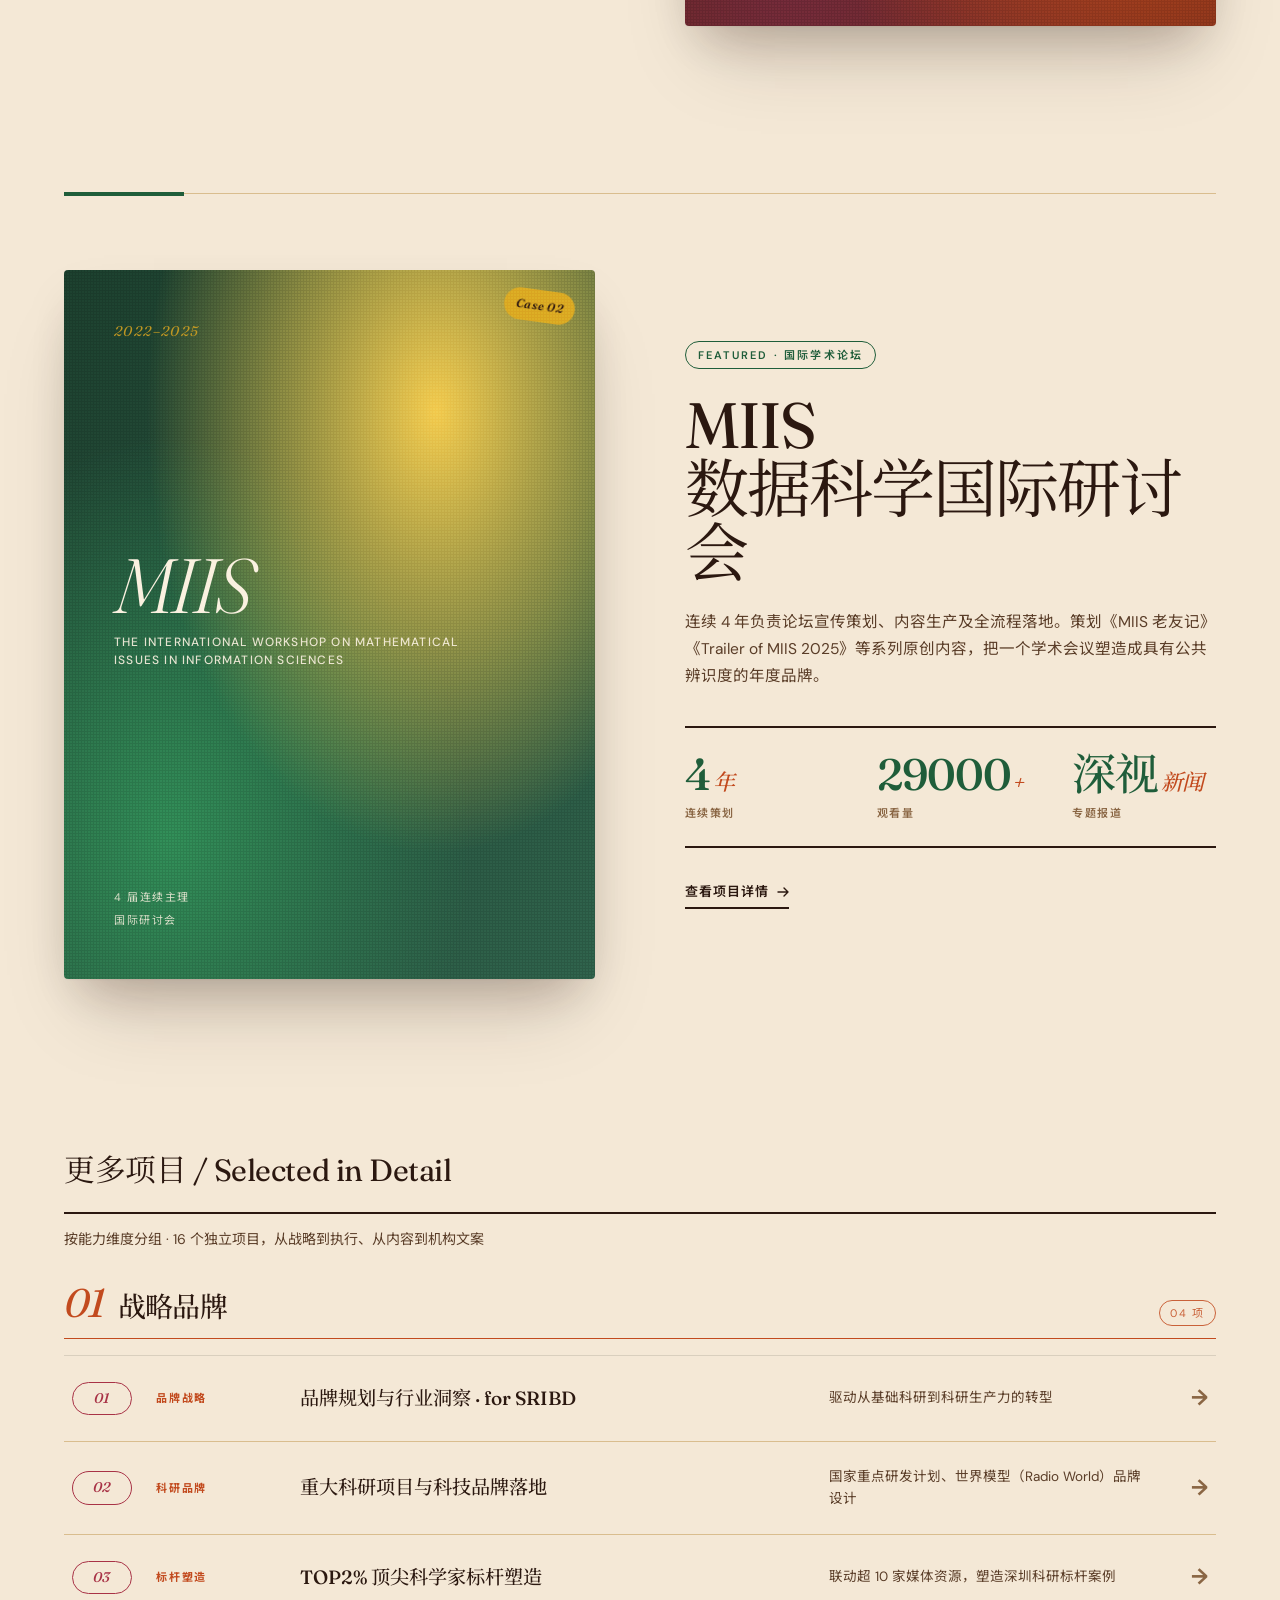
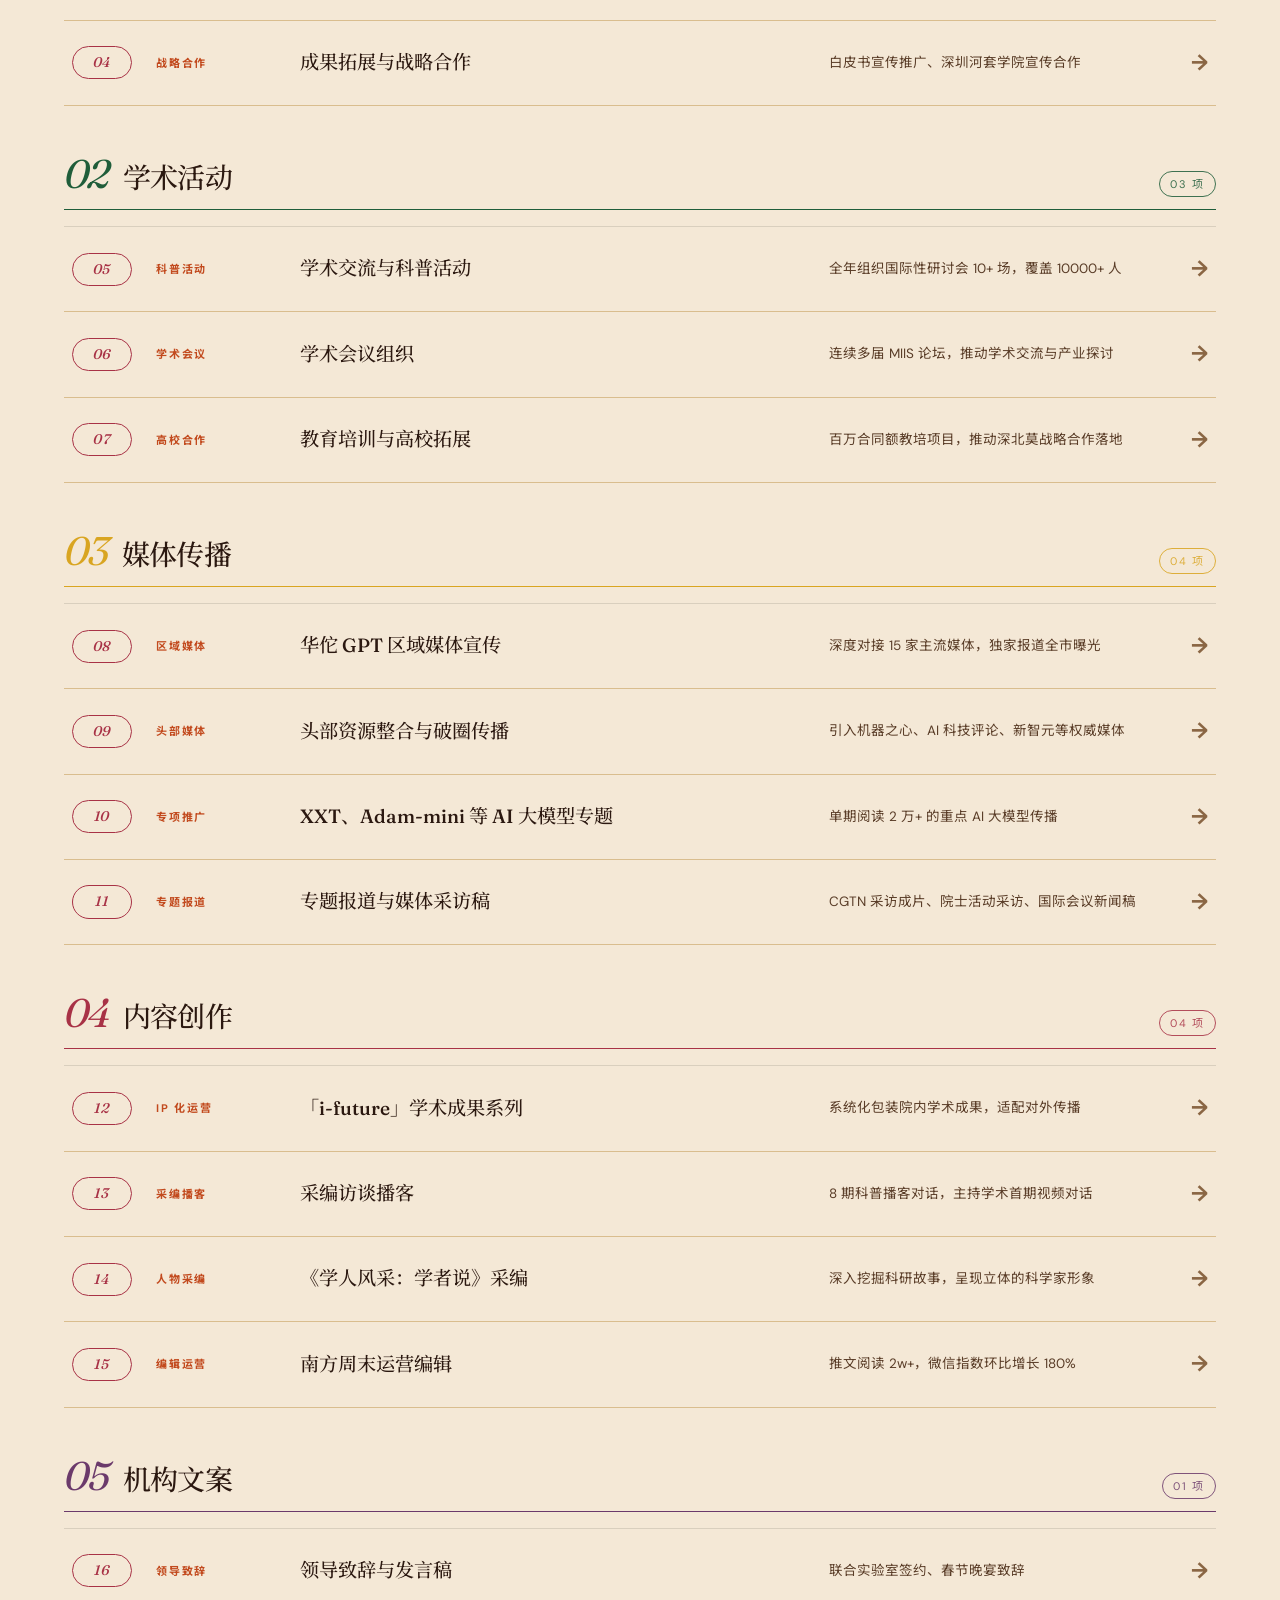
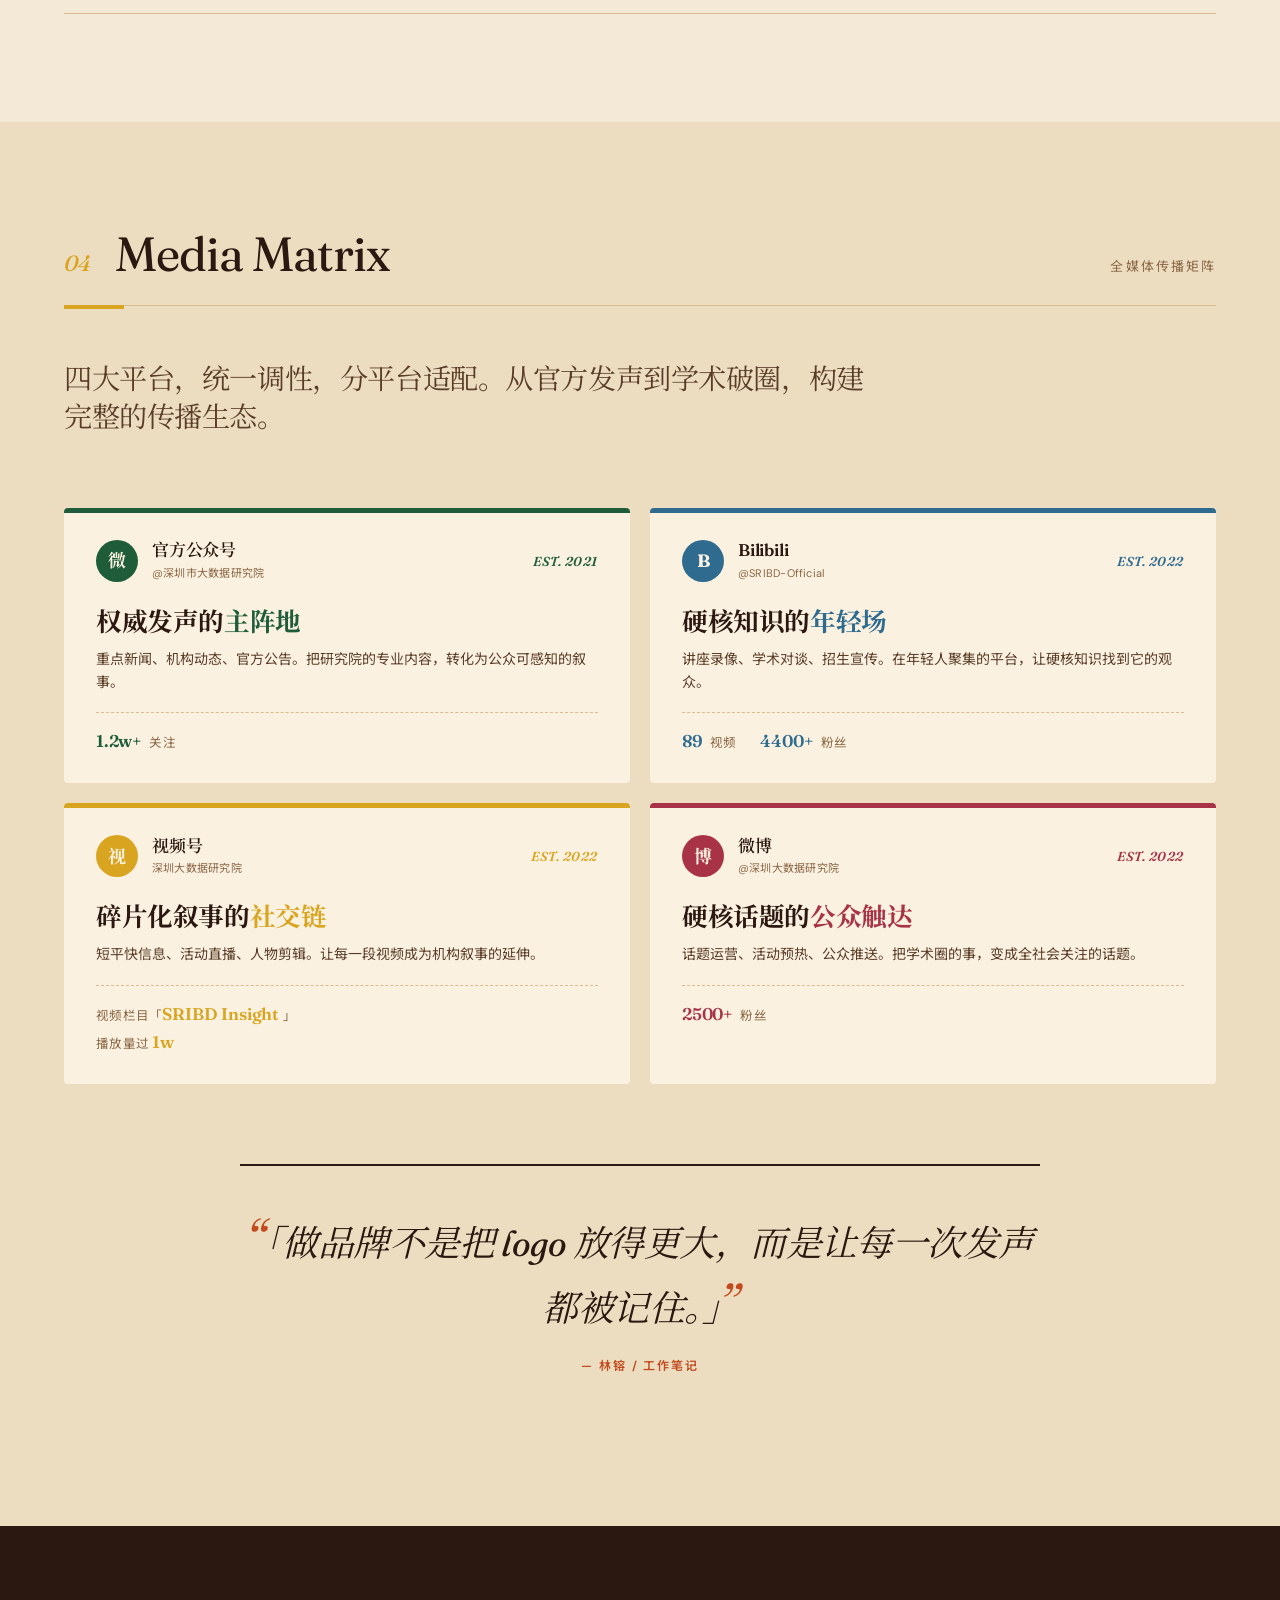
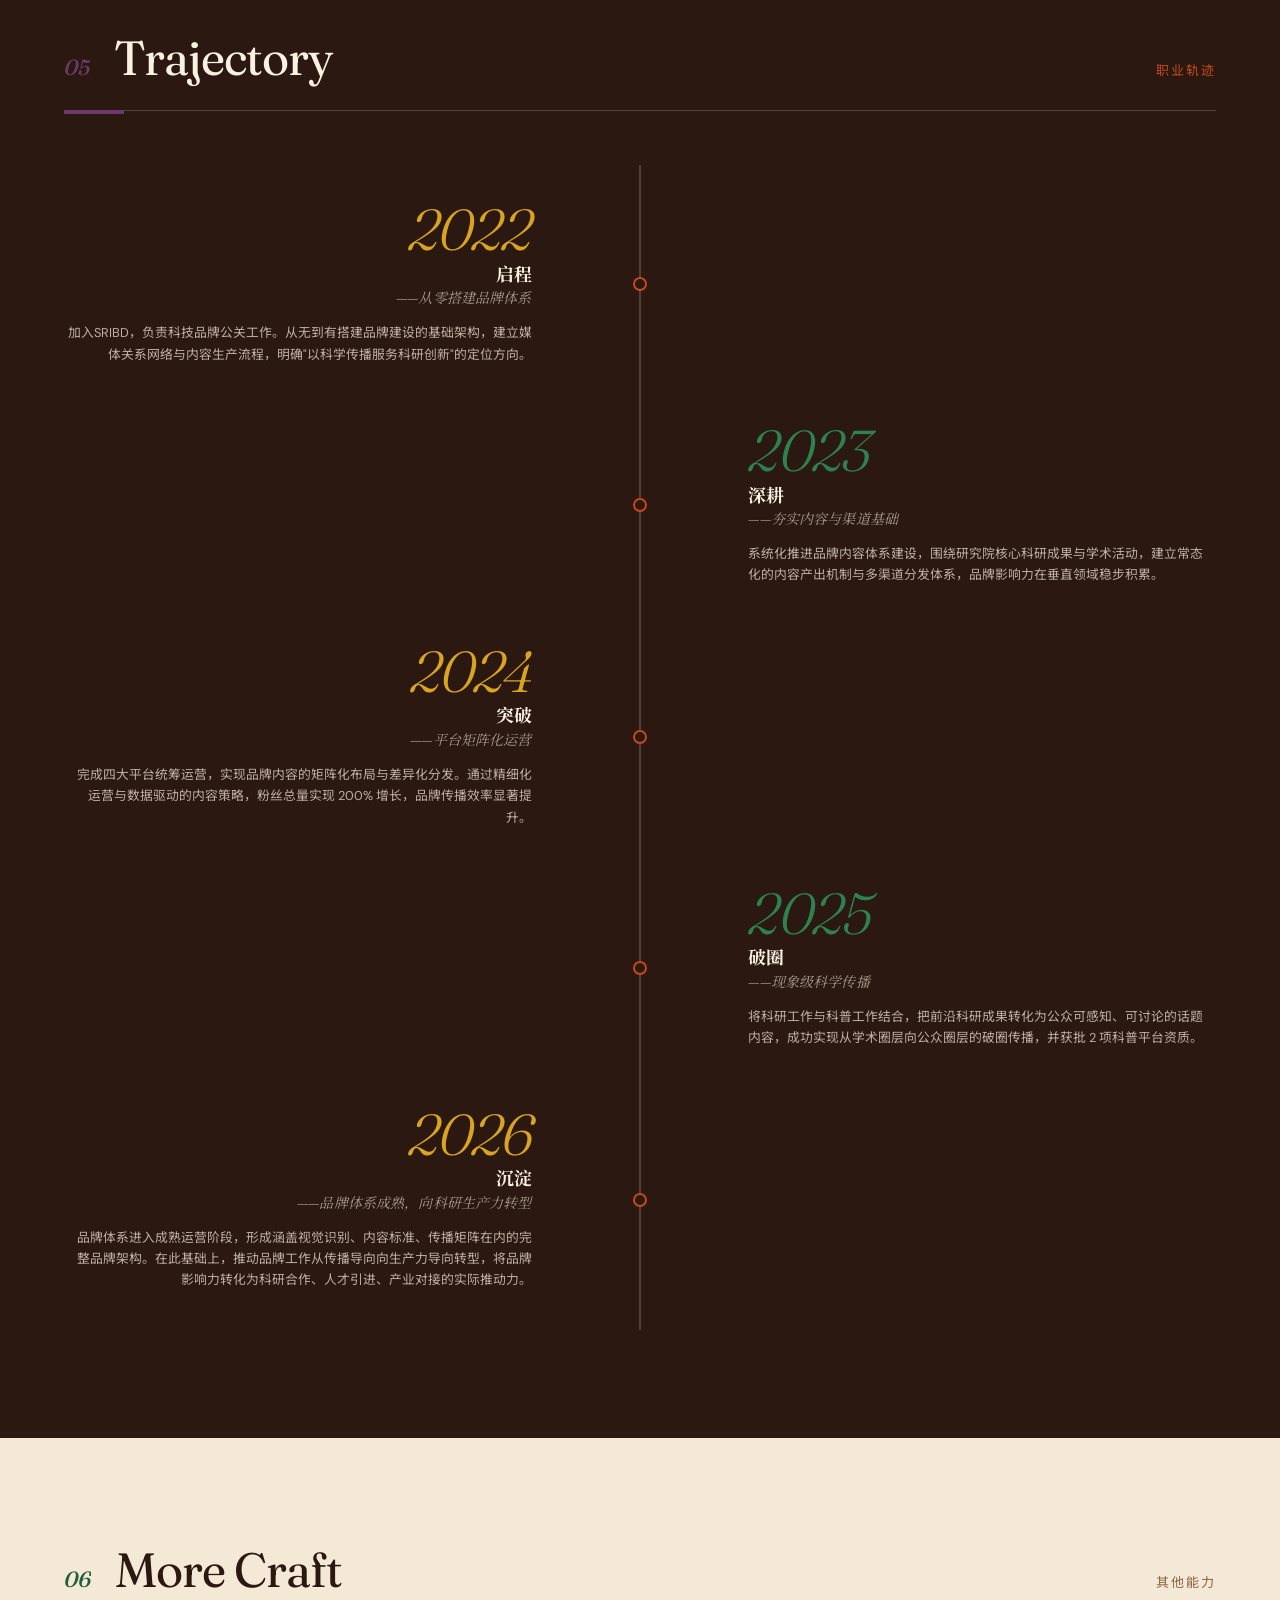
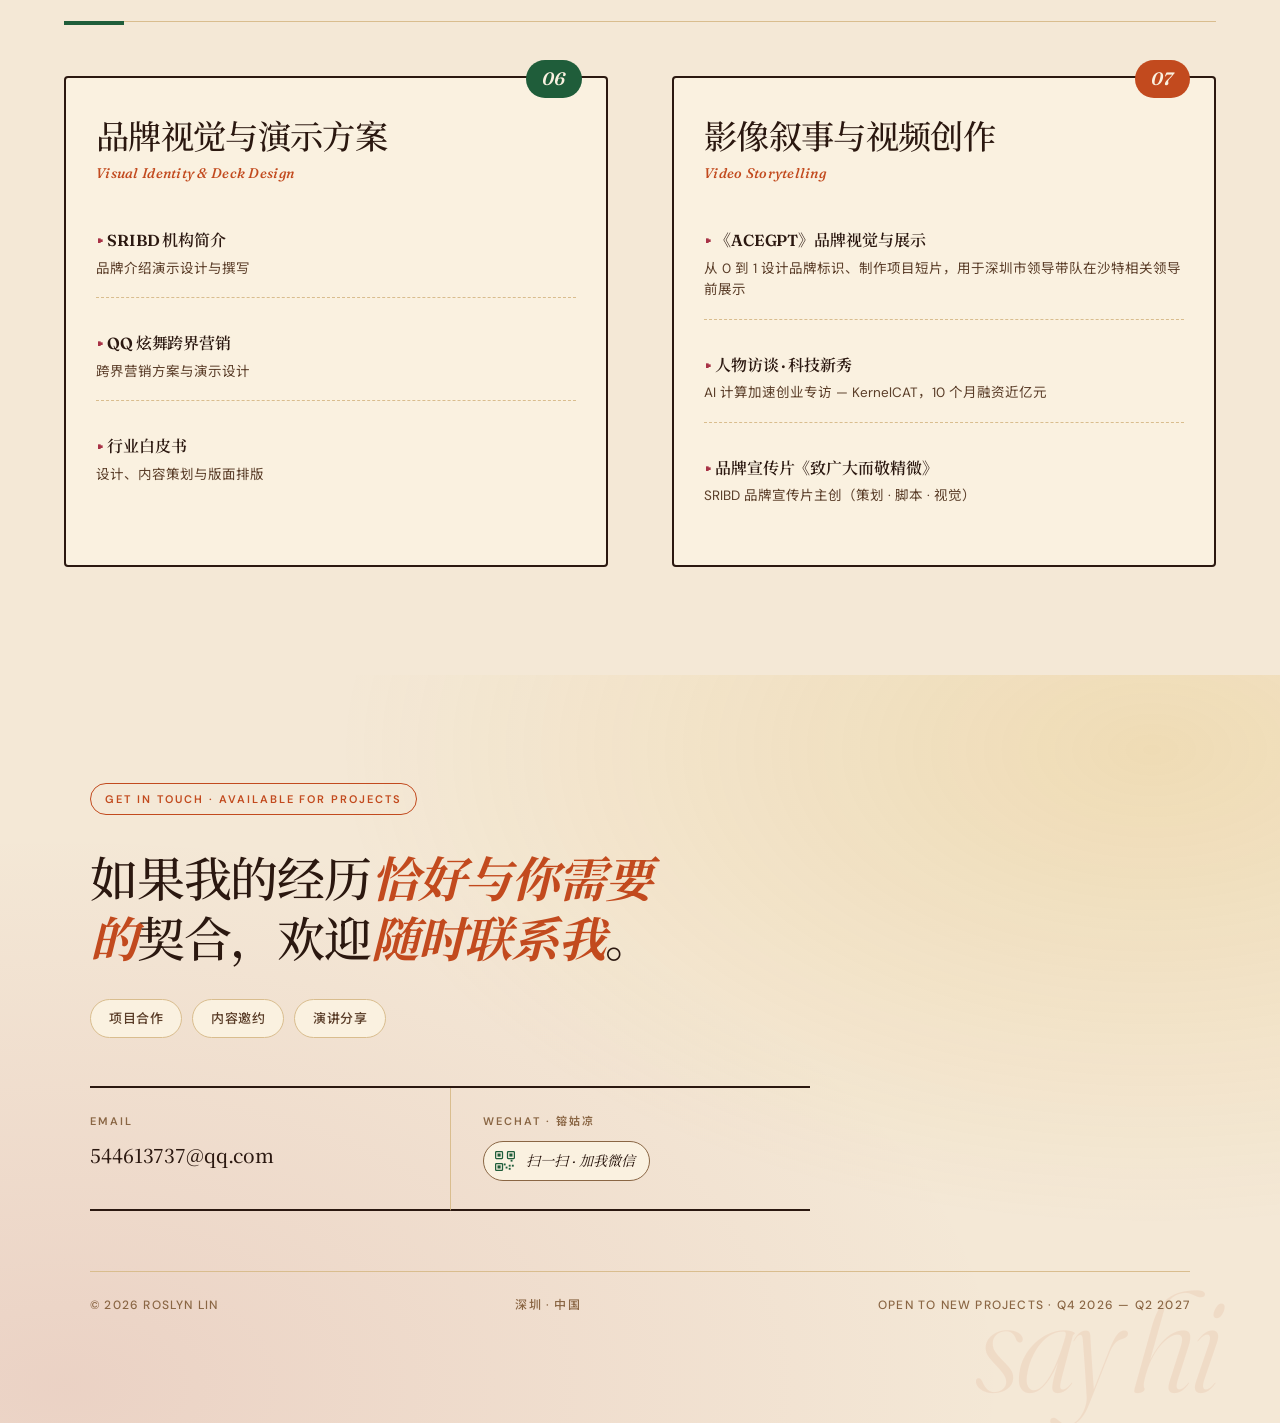
==== commit 08a34340: "v3.9.4: rewrite contact title + WeChat QR lightbox" ====
--- a/index.html
+++ b/index.html
@@ -768,7 +768,7 @@
         <span class="kicker">Get in touch · Available for projects</span>
 
         <h2 class="contact-title">
-          需要时<em>随时联系</em>，做个<em>有意思的</em>项目。
+          如果我的经历<em>恰好与你需要的</em>契合，欢迎<em>随时联系我</em>。
         </h2>
 
         <div class="contact-tags">
@@ -782,10 +782,28 @@
             <span class="ch-label">Email</span>
             <span class="ch-value">544613737@qq.com</span>
           </a>
-          <a class="ch ch-wechat" href="#">
-            <span class="ch-label">WeChat</span>
-            <span class="ch-value">扫描二维码或同号搜索</span>
-          </a>
+          <div class="ch ch-wechat">
+            <span class="ch-label">WeChat · 镕姑凉</span>
+            <button class="qr-trigger" type="button" aria-label="查看微信二维码" data-qr="wechat">
+              <span class="qr-icon">
+                <svg viewBox="0 0 32 32" width="20" height="20" aria-hidden="true">
+                  <rect x="1" y="1" width="11" height="11" rx="1.2" fill="none" stroke="currentColor" stroke-width="2"/>
+                  <rect x="20" y="1" width="11" height="11" rx="1.2" fill="none" stroke="currentColor" stroke-width="2"/>
+                  <rect x="1" y="20" width="11" height="11" rx="1.2" fill="none" stroke="currentColor" stroke-width="2"/>
+                  <rect x="4" y="4" width="5" height="5" fill="currentColor"/>
+                  <rect x="23" y="4" width="5" height="5" fill="currentColor"/>
+                  <rect x="4" y="23" width="5" height="5" fill="currentColor"/>
+                  <rect x="22" y="22" width="3" height="3" fill="currentColor"/>
+                  <rect x="27" y="22" width="3" height="3" fill="currentColor"/>
+                  <rect x="22" y="27" width="3" height="3" fill="currentColor"/>
+                  <rect x="25" y="14" width="3" height="3" fill="currentColor"/>
+                  <rect x="14" y="20" width="3" height="3" fill="currentColor"/>
+                  <rect x="17" y="25" width="3" height="3" fill="currentColor"/>
+                </svg>
+              </span>
+              <span class="qr-hint">扫一扫 · 加我微信</span>
+            </button>
+          </div>
         </div>
 
         <div class="contact-foot">
--- a/styles.css
+++ b/styles.css
@@ -2023,7 +2023,131 @@
   transition: color 0.3s var(--ease);
 }
 .ch-email:hover .ch-value { color: var(--c-orange); }
-.ch-wechat:hover .ch-value { color: var(--c-green); }
+.ch-wechat:hover .qr-trigger { border-color: var(--c-green); color: var(--c-green); }
+
+/* ===== QR code trigger inside WeChat channel ===== */
+.qr-trigger {
+  display: inline-flex;
+  align-items: center;
+  gap: 10px;
+  margin-top: 2px;
+  padding: 8px 14px 8px 10px;
+  border: 1.5px solid var(--ink-3);
+  border-radius: 100px;
+  background: var(--paper);
+  color: var(--ink);
+  font-family: var(--serif);
+  font-size: 14px;
+  font-style: italic;
+  letter-spacing: 0.01em;
+  cursor: pointer;
+  align-self: flex-start;
+  transition: all 0.3s var(--ease);
+}
+.qr-trigger:hover {
+  background: var(--c-green);
+  color: var(--paper);
+  border-color: var(--c-green);
+  transform: translateY(-1px);
+}
+.qr-trigger:hover .qr-icon { color: var(--paper); }
+.qr-icon {
+  display: inline-flex;
+  align-items: center;
+  justify-content: center;
+  width: 22px;
+  height: 22px;
+  color: var(--c-green);
+  transition: color 0.3s var(--ease);
+}
+.qr-hint { line-height: 1; }
+
+/* ===== QR lightbox — reuses backdrop, distinct inner ===== */
+.qr-lightbox {
+  position: fixed;
+  inset: 0;
+  z-index: 9100;
+  background: rgba(20, 12, 6, 0.82);
+  backdrop-filter: blur(8px);
+  -webkit-backdrop-filter: blur(8px);
+  display: flex;
+  align-items: center;
+  justify-content: center;
+  opacity: 0;
+  pointer-events: none;
+  transition: opacity 0.32s var(--ease);
+  padding: 24px;
+}
+.qr-lightbox.is-open {
+  opacity: 1;
+  pointer-events: auto;
+}
+.qr-lightbox-inner {
+  position: relative;
+  padding: 22px 22px 24px;
+  background: var(--paper);
+  border: 2px solid var(--ink);
+  border-radius: 6px;
+  transform: translateY(20px) rotate(-1.2deg) scale(0.97);
+  transition: transform 0.42s var(--ease);
+  box-shadow: 0 40px 80px -20px rgba(0,0,0,0.5);
+  display: flex;
+  flex-direction: column;
+  align-items: center;
+  gap: 12px;
+  max-width: 92vw;
+}
+.qr-lightbox.is-open .qr-lightbox-inner {
+  transform: translateY(0) rotate(-1.2deg) scale(1);
+}
+.qr-lightbox-img {
+  width: clamp(220px, 28vw, 320px);
+  height: auto;
+  display: block;
+  border-radius: 4px;
+}
+.qr-lightbox-cap {
+  font-family: var(--serif);
+  font-style: italic;
+  font-size: 13px;
+  letter-spacing: 0.04em;
+  color: var(--ink-2);
+}
+.qr-lightbox-cap strong {
+  font-style: normal;
+  font-weight: 600;
+  color: var(--c-green);
+  margin-right: 6px;
+}
+.qr-lightbox-close {
+  position: absolute;
+  top: -14px;
+  right: -14px;
+  width: 34px;
+  height: 34px;
+  border-radius: 50%;
+  border: 2px solid var(--ink);
+  background: var(--paper);
+  color: var(--ink);
+  cursor: pointer;
+  display: flex;
+  align-items: center;
+  justify-content: center;
+  font-size: 18px;
+  font-family: var(--serif);
+  line-height: 1;
+  transition: all 0.3s var(--ease);
+}
+.qr-lightbox-close:hover {
+  background: var(--c-red);
+  color: var(--paper);
+  border-color: var(--c-red);
+  transform: rotate(90deg);
+}
+@media (max-width: 540px) {
+  .qr-lightbox-inner { padding: 18px 18px 20px; }
+  .qr-lightbox-close { top: -10px; right: -10px; width: 30px; height: 30px; }
+}
 
 .contact-foot {
   display: flex;
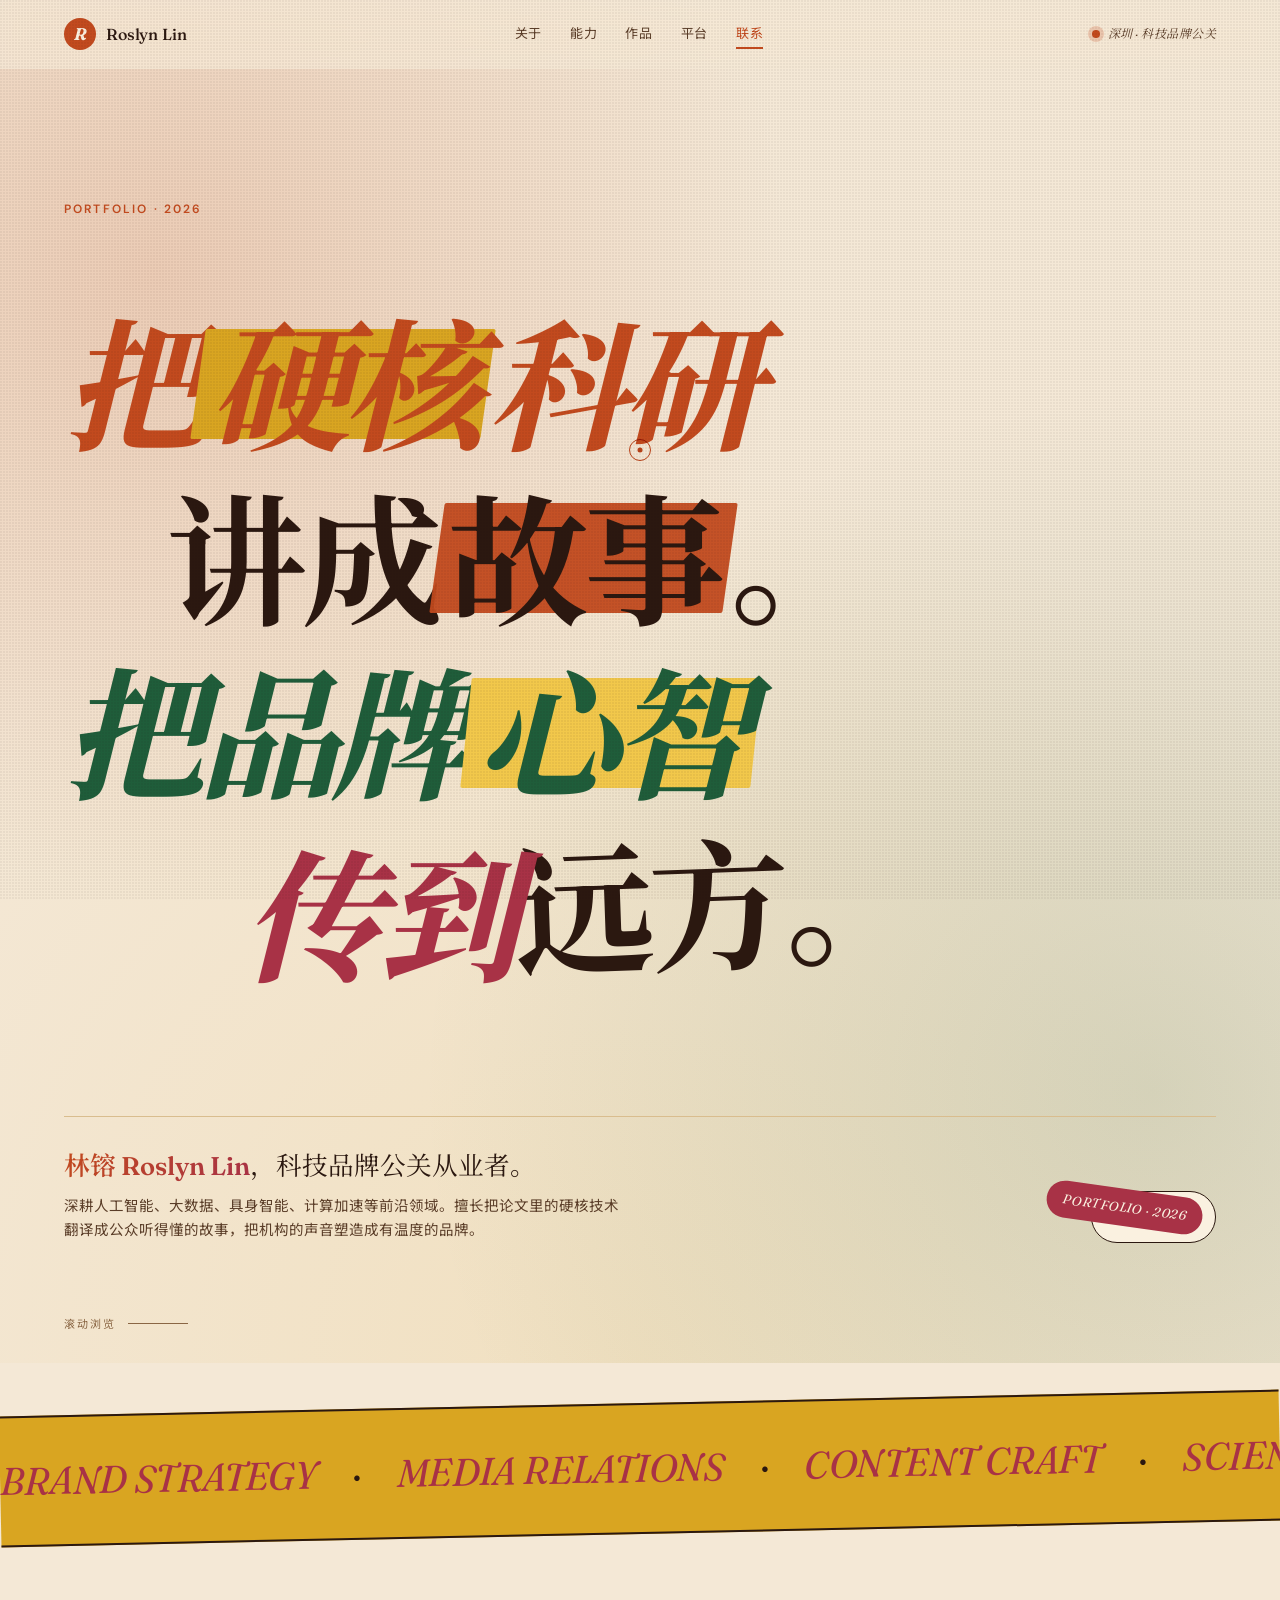
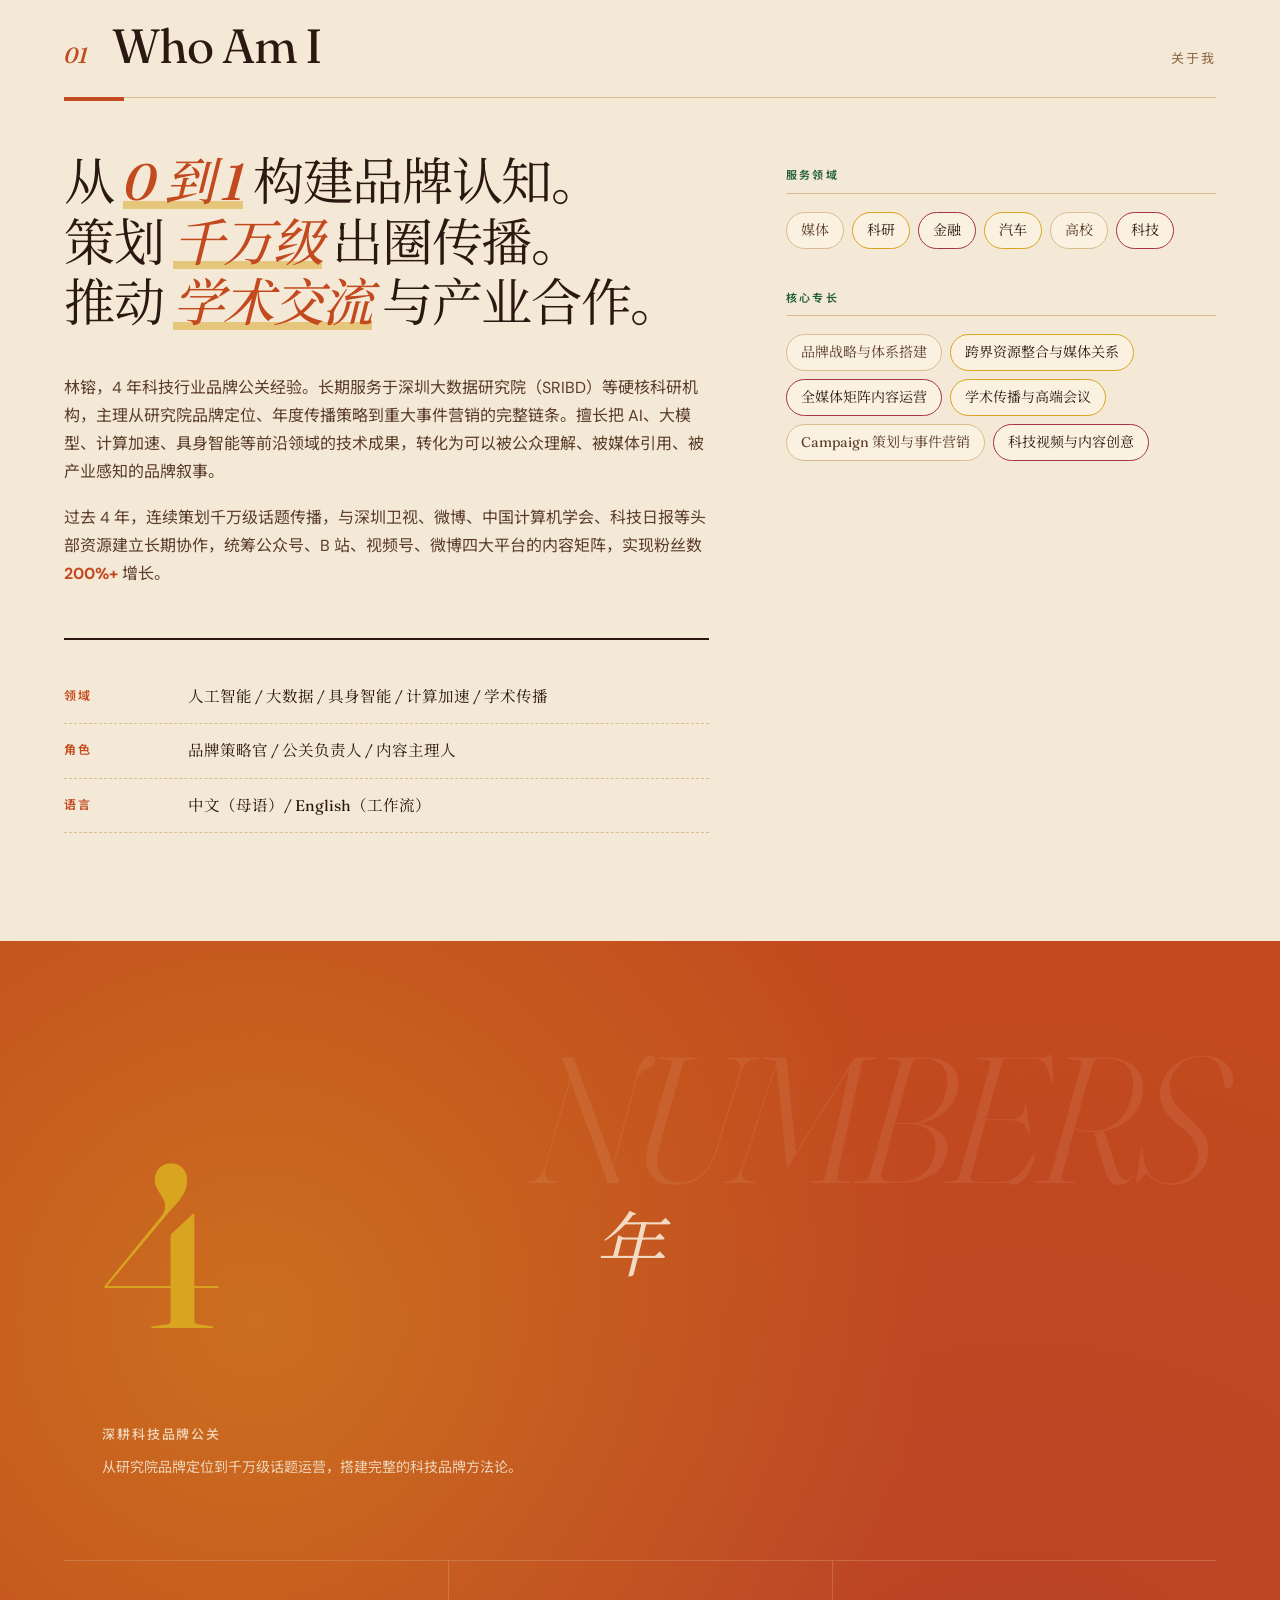
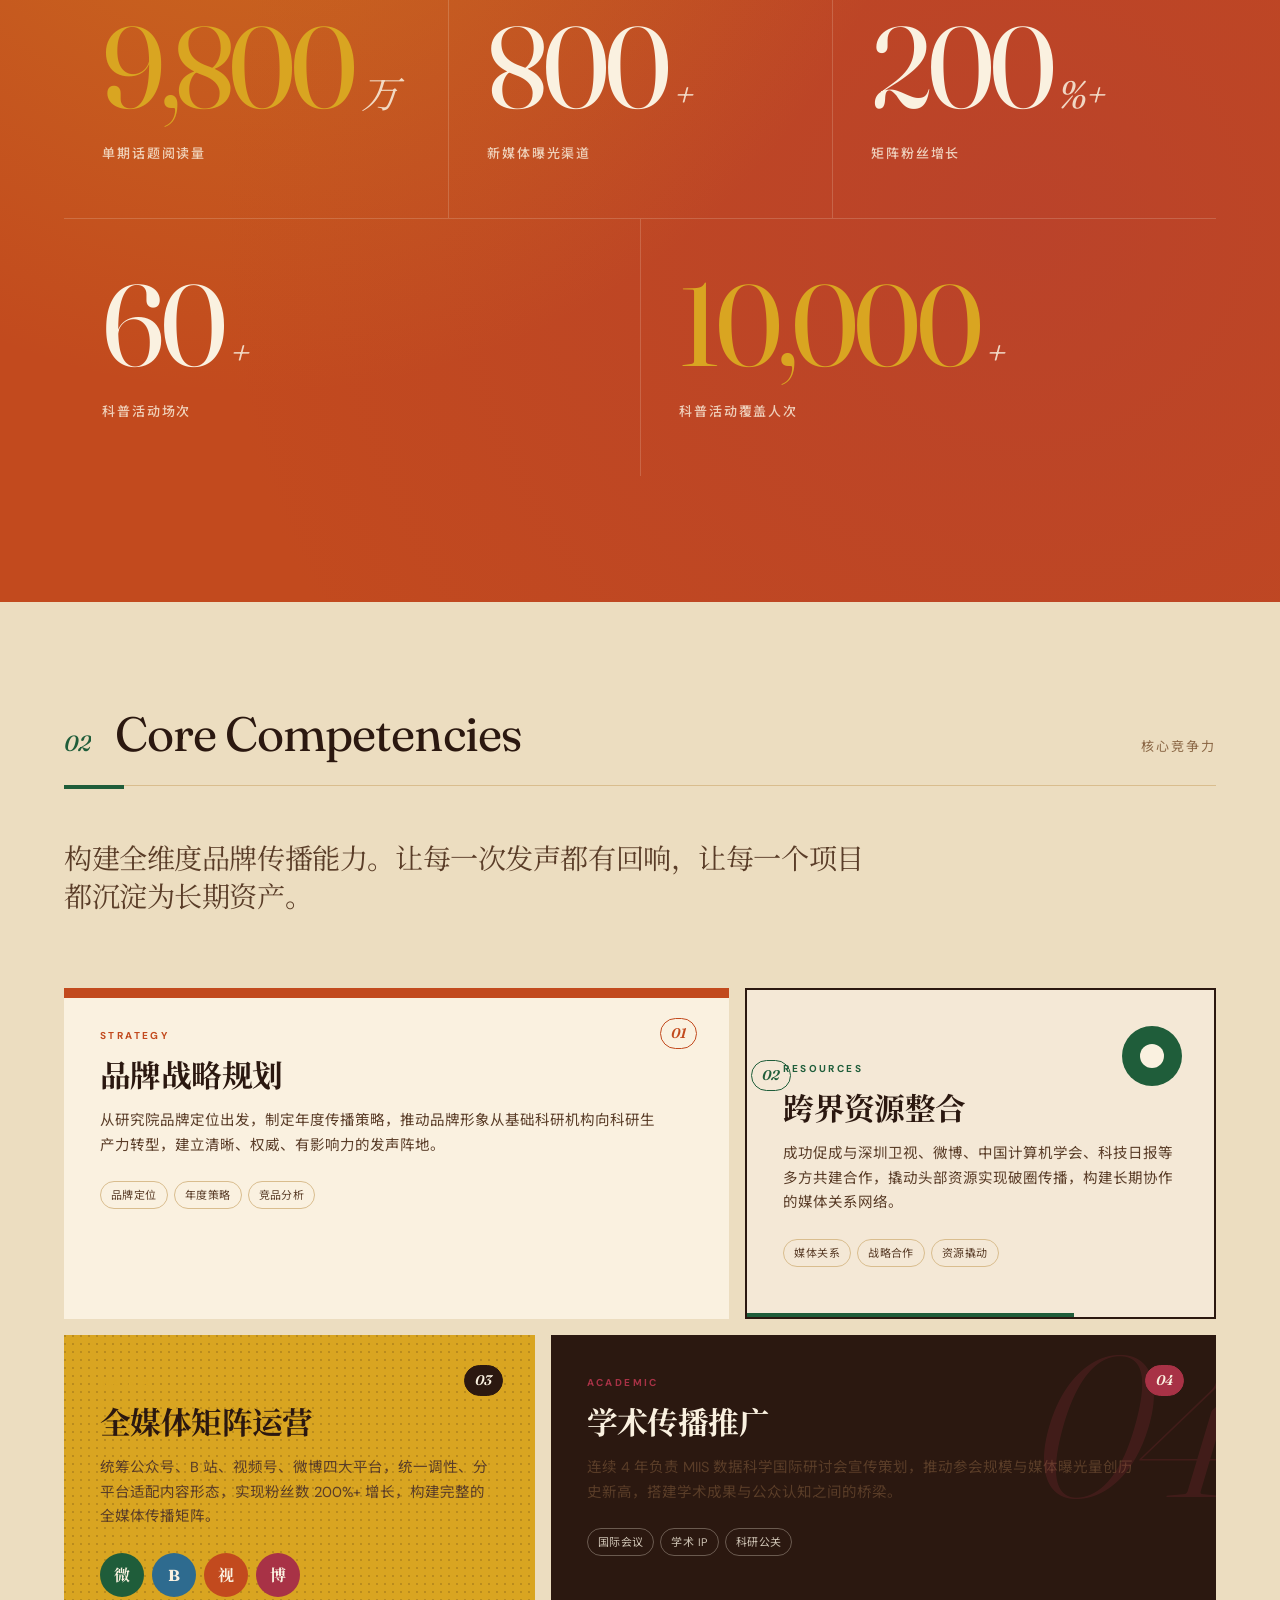
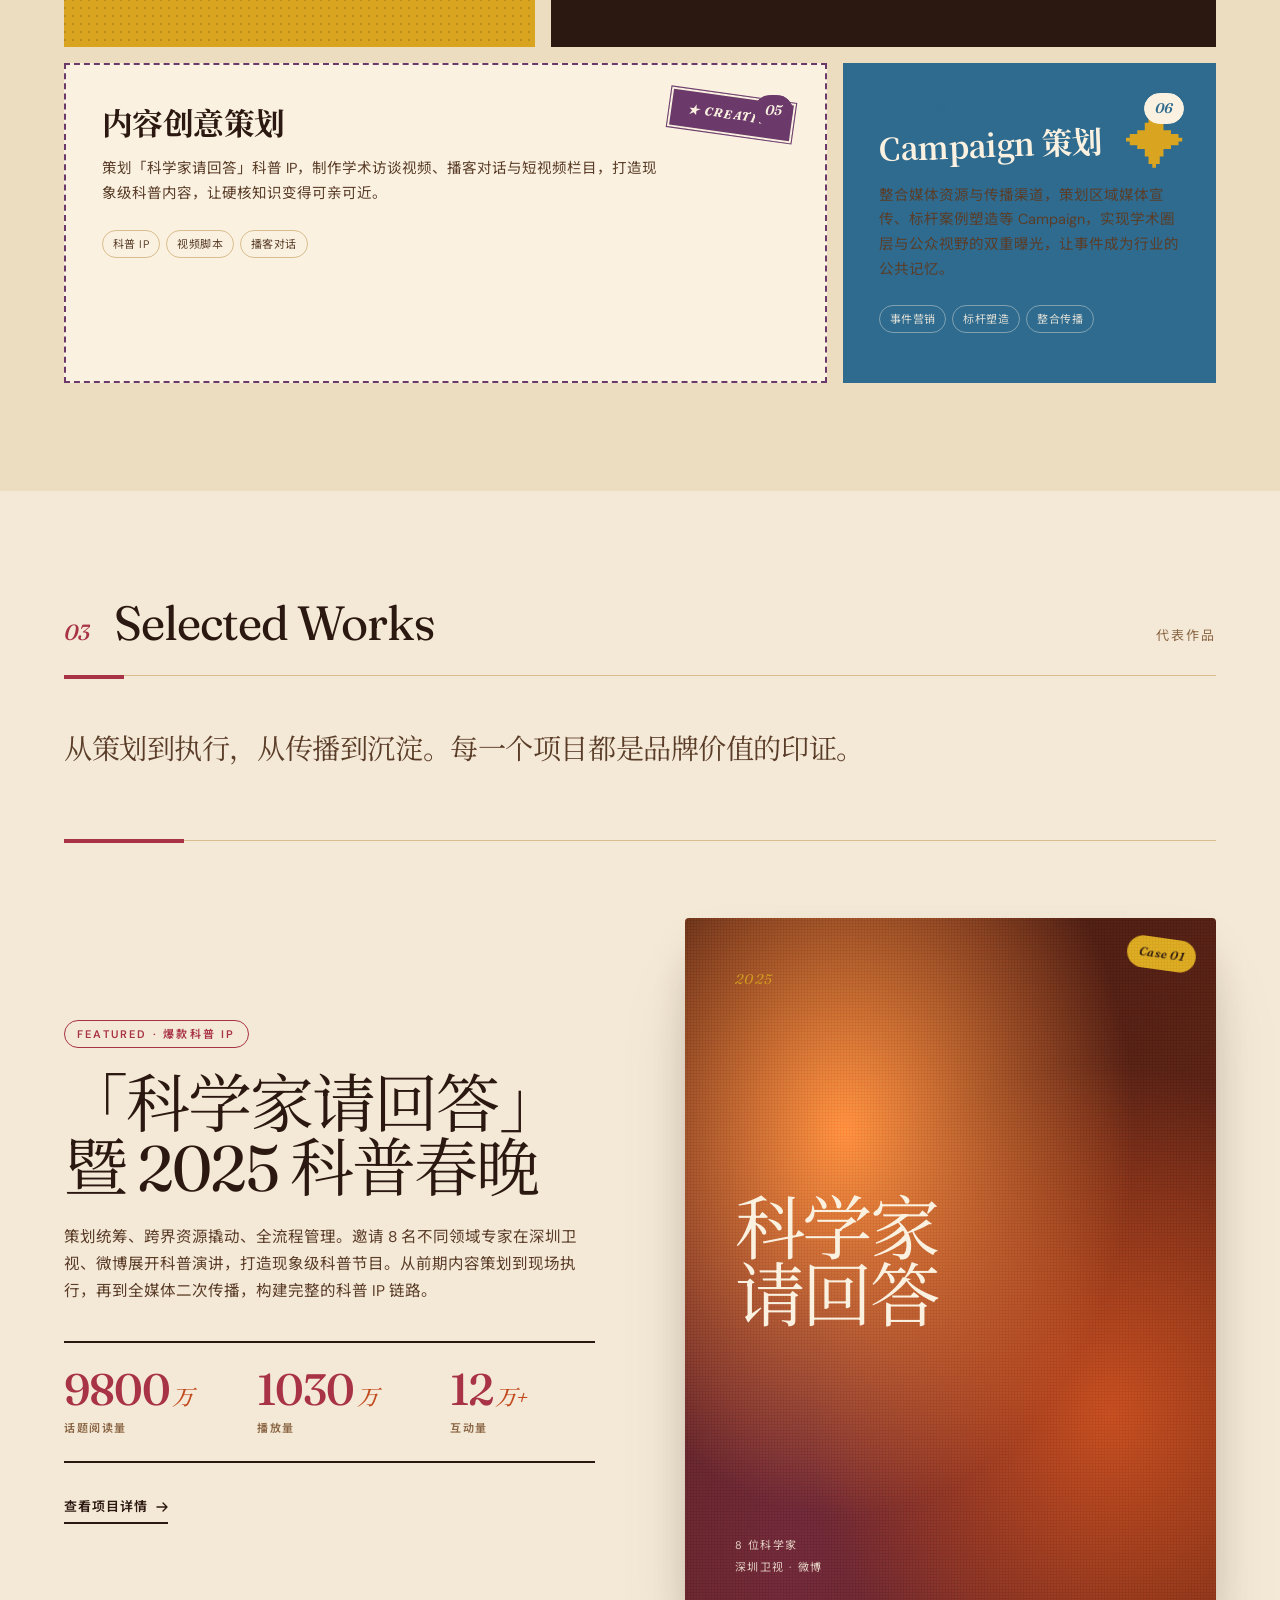
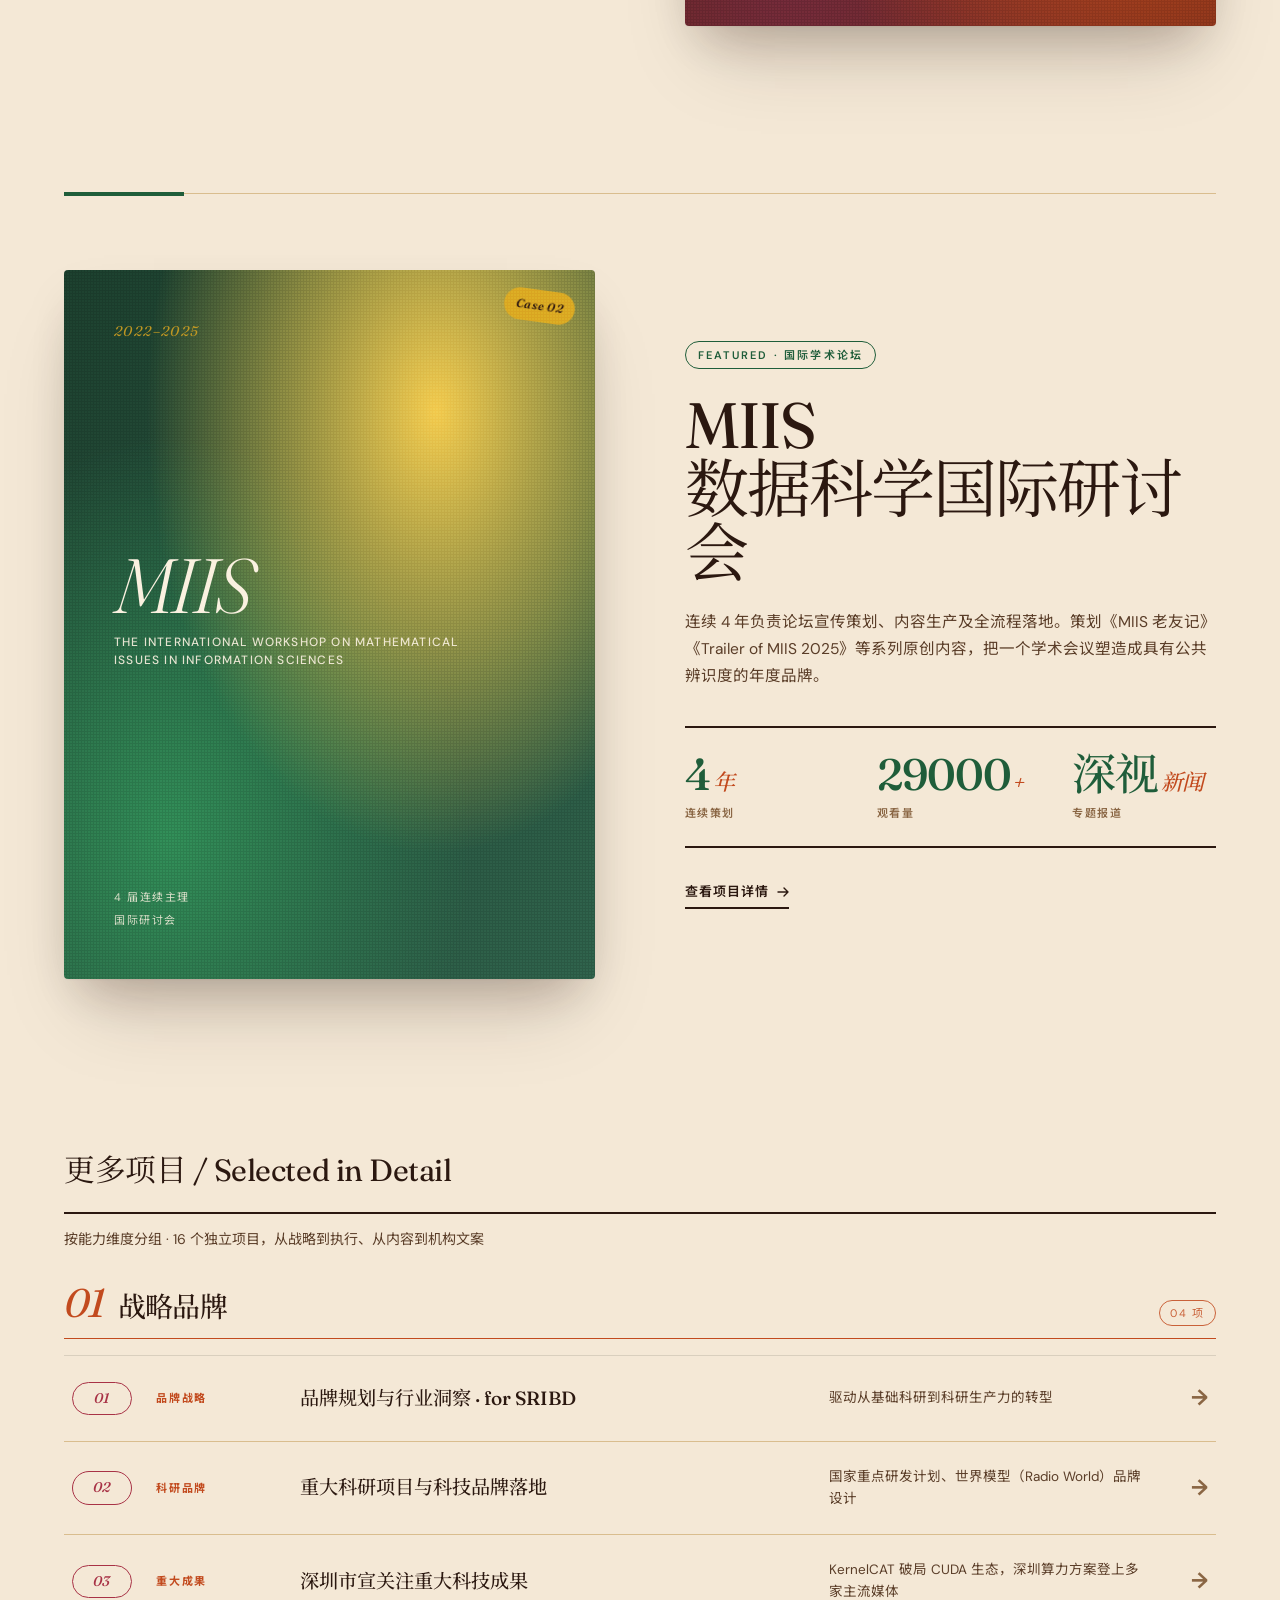
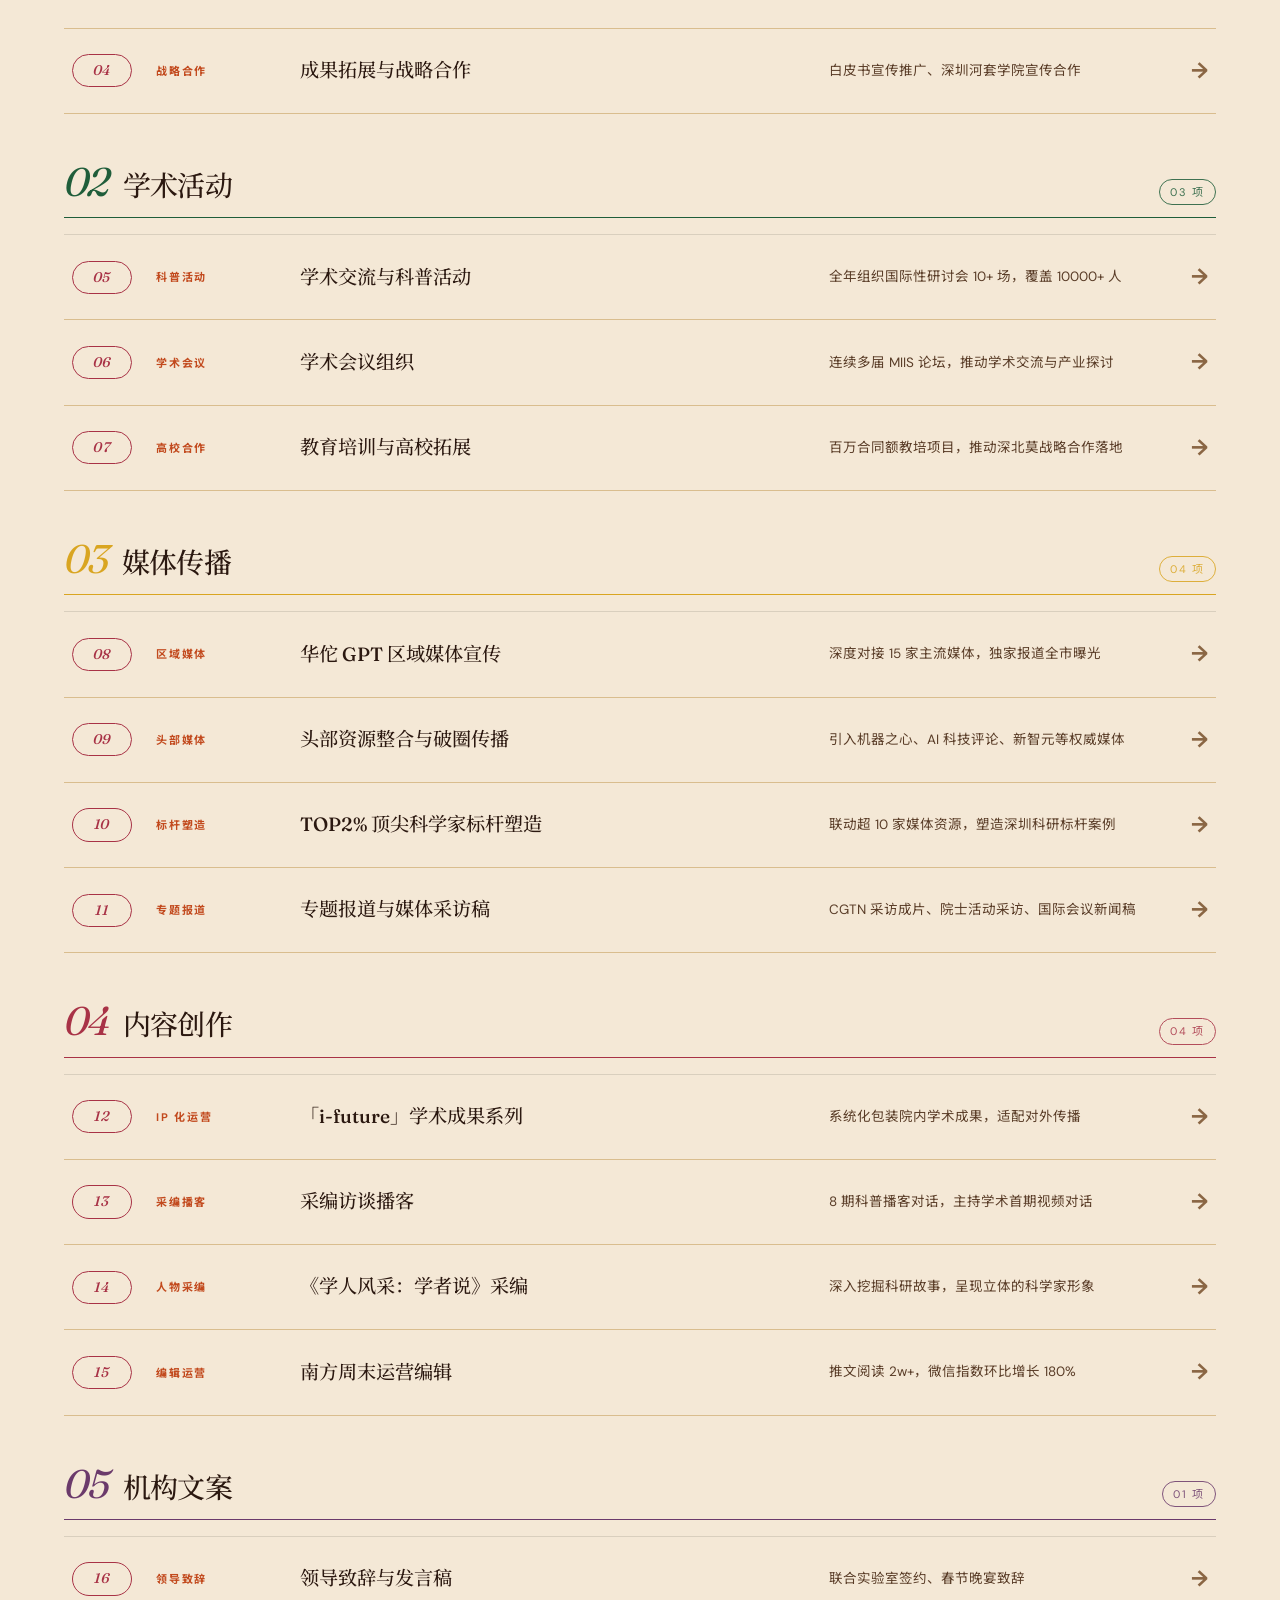
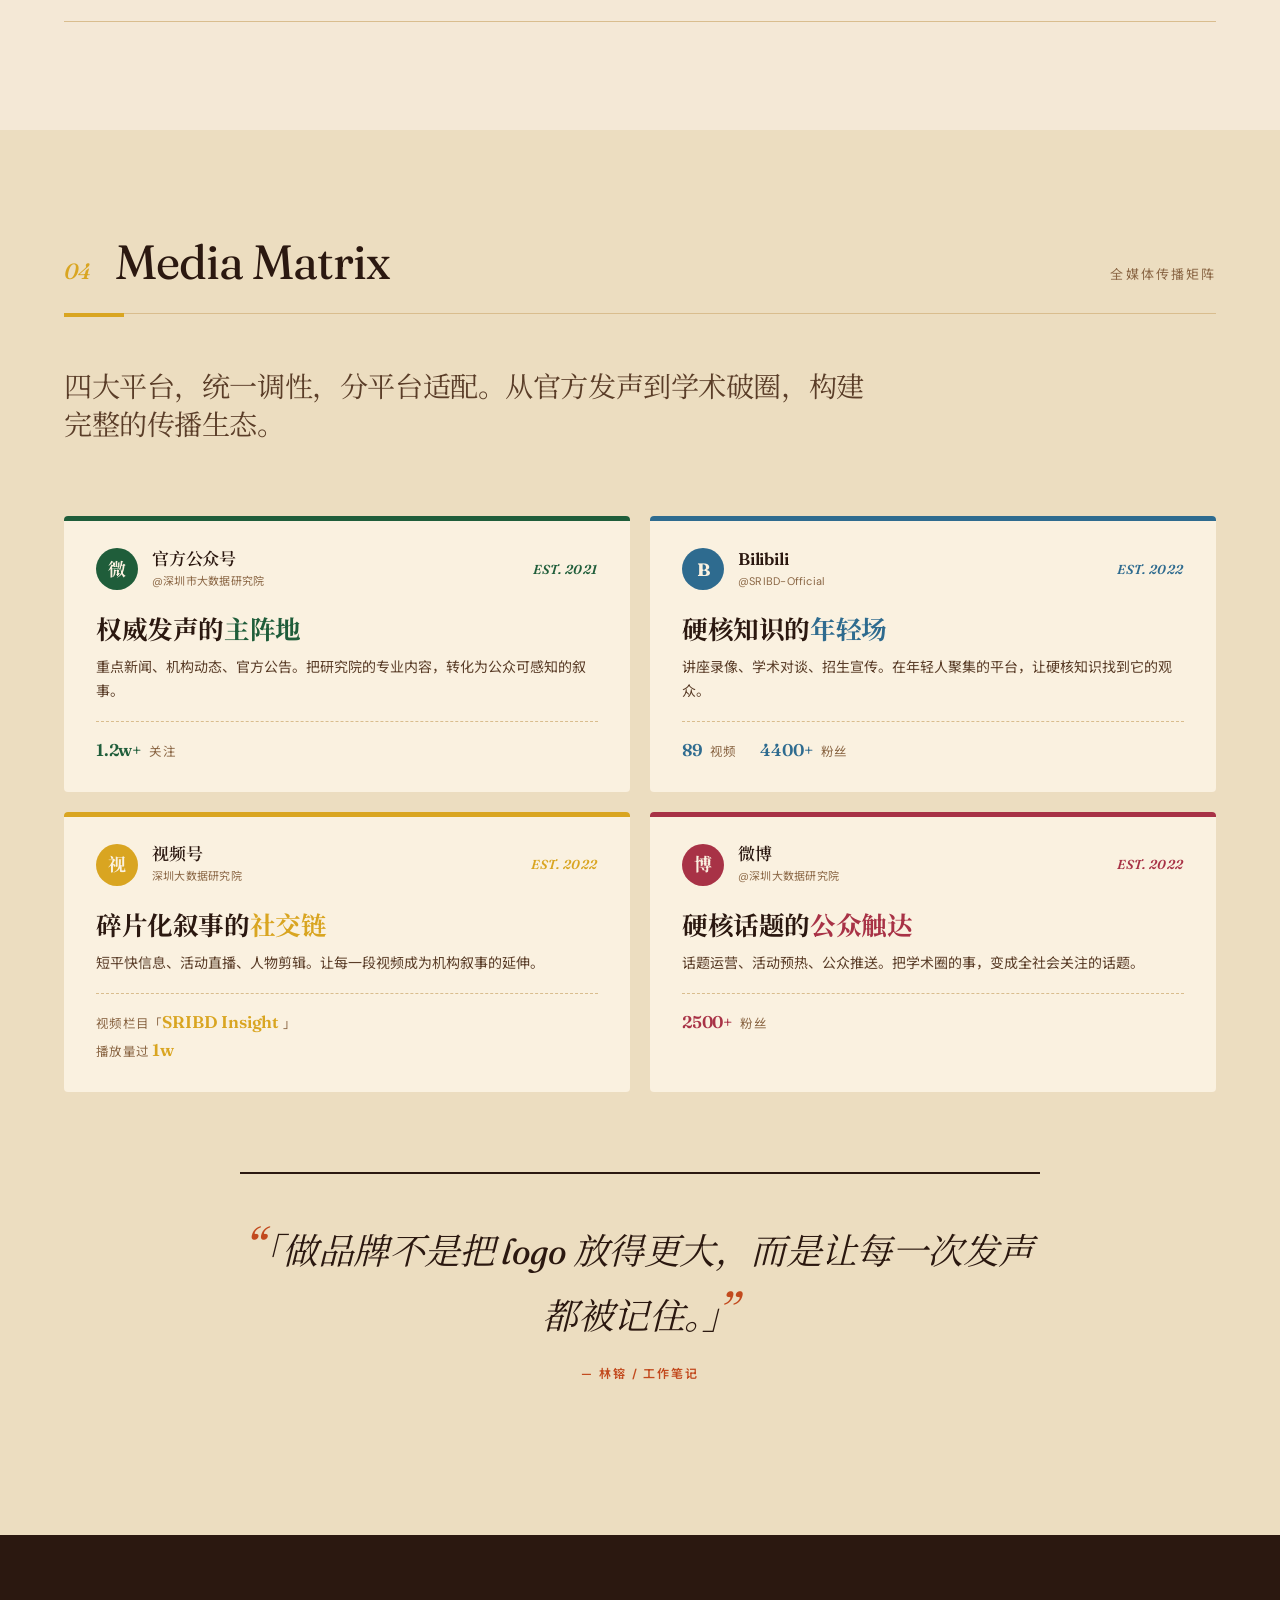
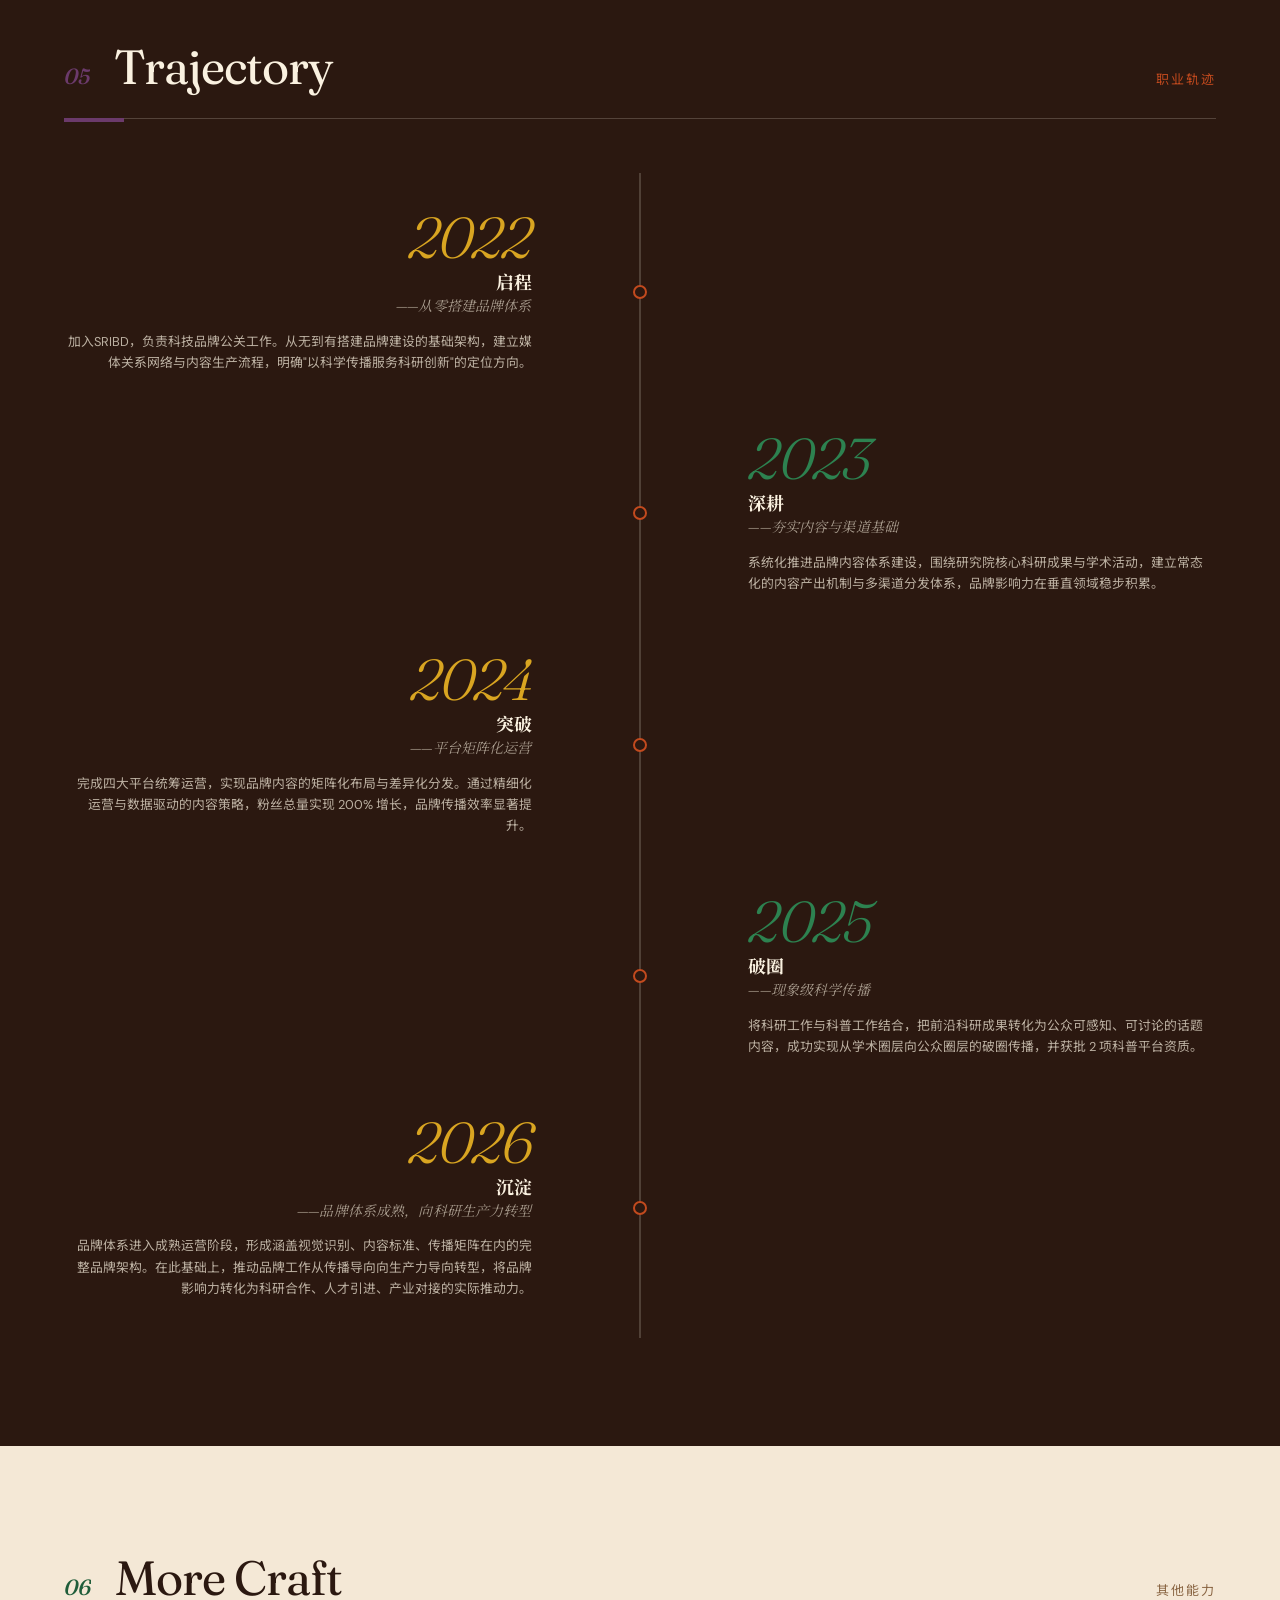
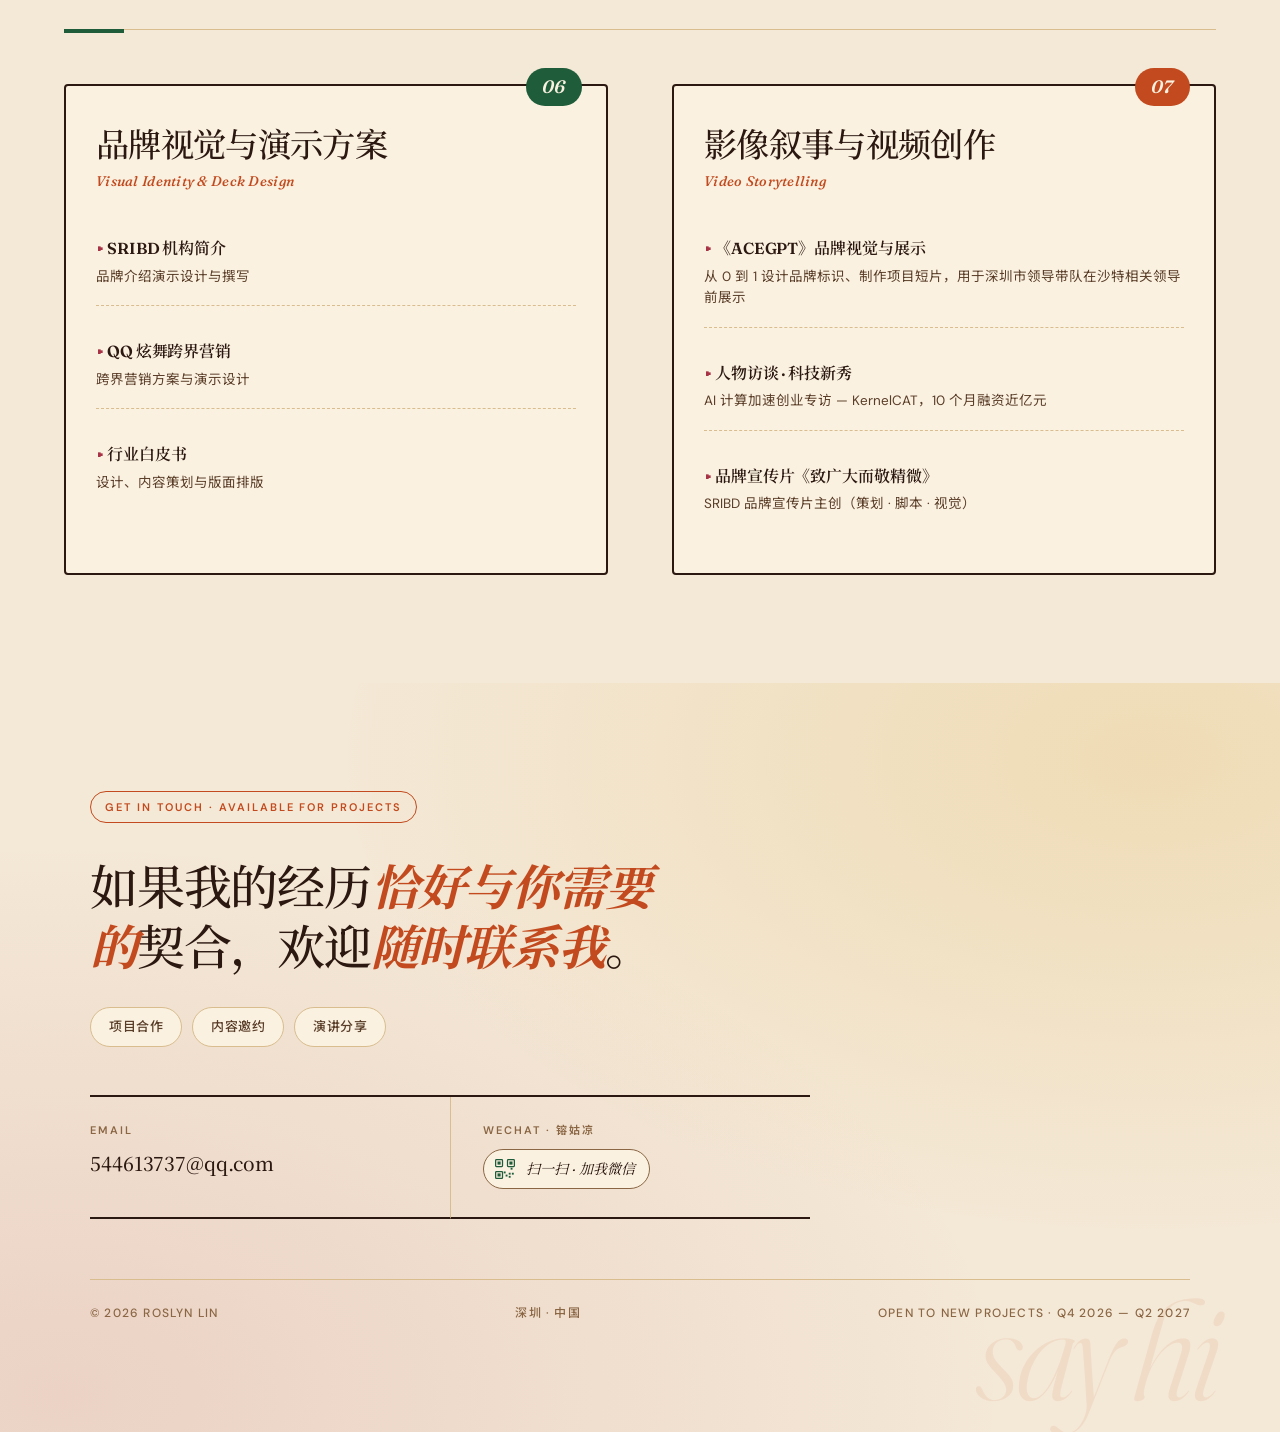
==== commit 047f0de7: "v3.9.6: 重大成果 project page (KernelCAT) + 标杆塑造移到 03 媒体传播 10" ====
--- a/index.html
+++ b/index.html
@@ -418,11 +418,11 @@
               <span class="work-arrow">→</span>
             </a>
 
-            <a class="work-row" href="#">
+            <a class="work-row" href="project-major-result.html">
               <span class="work-num">03</span>
-              <span class="work-cat">标杆塑造</span>
-              <span class="work-title">TOP2% 顶尖科学家标杆塑造</span>
-              <span class="work-note">联动超 10 家媒体资源，塑造深圳科研标杆案例</span>
+              <span class="work-cat">重大成果</span>
+              <span class="work-title">深圳市宣关注重大科技成果</span>
+              <span class="work-note">KernelCAT 破局 CUDA 生态，深圳算力方案登上多家主流媒体</span>
               <span class="work-arrow">→</span>
             </a>
 
@@ -498,11 +498,11 @@
               <span class="work-arrow">→</span>
             </a>
 
-            <a class="work-row" href="#">
+            <a class="work-row" href="project-benchmark.html">
               <span class="work-num">10</span>
-              <span class="work-cat">专项推广</span>
-              <span class="work-title">XXT、Adam-mini 等 AI 大模型专题</span>
-              <span class="work-note">单期阅读 2 万+ 的重点 AI 大模型传播</span>
+              <span class="work-cat">标杆塑造</span>
+              <span class="work-title">TOP2% 顶尖科学家标杆塑造</span>
+              <span class="work-note">联动超 10 家媒体资源，塑造深圳科研标杆案例</span>
               <span class="work-arrow">→</span>
             </a>
 
--- a/styles.css
+++ b/styles.css
@@ -2851,6 +2851,896 @@
   letter-spacing: -0.04em;
 }
 
+/* ============================================================
+   BENCHMARK PAGE — TOP 2% Scientist Case
+   Page: project-benchmark.html
+   Palette: orange (matches works-cat-strategy #03)
+   ============================================================ */
+section.page-project-benchmark { background: var(--bg); }
+section.page-project-benchmark { --theme: var(--c-orange); --theme-2: var(--c-red); }
+
+.proj-hero-benchmark .proj-title-tag {
+  display: inline-block;
+  padding: 6px 14px;
+  border: 1.5px solid var(--c-orange);
+  border-radius: 100px;
+  font-family: var(--sans);
+  font-size: 12px;
+  letter-spacing: 0.16em;
+  text-transform: uppercase;
+  color: var(--c-orange);
+  margin-bottom: 18px;
+}
+.proj-hero-benchmark .proj-title-big {
+  display: block;
+  font-style: italic;
+  font-weight: 700;
+  font-size: clamp(80px, 14vw, 196px);
+  line-height: 0.9;
+  letter-spacing: -0.06em;
+  color: var(--ink);
+  margin-top: 8px;
+}
+.proj-hero-benchmark .proj-title-big em {
+  font-style: italic;
+  color: var(--c-orange);
+  font-weight: 700;
+}
+.proj-hero-benchmark .proj-title-sub-en {
+  display: block;
+  font-family: var(--sans);
+  font-weight: 500;
+  font-size: clamp(11px, 1.2vw, 14px);
+  letter-spacing: 0.18em;
+  text-transform: uppercase;
+  color: var(--ink-2);
+  margin: 18px 0 6px;
+}
+
+/* ===== section wrapper ===== */
+.bench-section {
+  padding: clamp(60px, 9vw, 110px) clamp(24px, 6vw, 80px);
+  max-width: 1280px;
+  margin: 0 auto;
+}
+.bench-section-alt { background: var(--paper); max-width: none; padding-left: 0; padding-right: 0; }
+.bench-section-alt > * { max-width: 1280px; margin-left: auto; margin-right: auto; padding-left: clamp(24px, 6vw, 80px); padding-right: clamp(24px, 6vw, 80px); }
+.bench-section-head {
+  display: flex;
+  align-items: baseline;
+  gap: 18px;
+  border-bottom: 1.5px solid var(--ink);
+  padding-bottom: 14px;
+  margin-bottom: 40px;
+}
+.bench-section-num {
+  font-family: var(--serif);
+  font-style: italic;
+  font-size: 16px;
+  color: var(--c-orange);
+  font-weight: 600;
+}
+.bench-section-head .subhead {
+  margin: 0;
+  border: none;
+  padding: 0;
+  font-family: var(--serif);
+  font-weight: 500;
+  font-size: clamp(24px, 3vw, 38px);
+  letter-spacing: -0.025em;
+  color: var(--ink);
+}
+.bench-section-en {
+  margin-left: auto;
+  font-family: var(--sans);
+  font-size: 11px;
+  letter-spacing: 0.16em;
+  text-transform: uppercase;
+  color: var(--ink-2);
+  opacity: 0.6;
+}
+
+/* ===== 01 goal block ===== */
+.bench-goal {
+  display: grid;
+  grid-template-columns: 1.6fr 1fr;
+  gap: clamp(32px, 4vw, 64px);
+  align-items: stretch;
+}
+.bench-goal-text {
+  font-family: var(--serif);
+  font-weight: 500;
+  font-size: clamp(28px, 3.5vw, 48px);
+  line-height: 1.25;
+  letter-spacing: -0.02em;
+  color: var(--ink);
+  margin: 0;
+}
+.bench-goal-text em {
+  font-style: italic;
+  color: var(--c-orange);
+  font-weight: 600;
+}
+.bench-goal-mark {
+  display: inline-block;
+  padding: 0 12px;
+  margin-left: 4px;
+  background: var(--c-orange);
+  color: var(--paper);
+  font-style: normal;
+  font-weight: 600;
+  border-radius: 4px;
+  transform: rotate(-1deg);
+}
+.bench-goal-side {
+  border: 1.5px solid var(--ink);
+  border-radius: 6px;
+  padding: 22px 22px 22px;
+  background: var(--paper);
+  display: flex;
+  flex-direction: column;
+  gap: 10px;
+  position: relative;
+}
+.bench-goal-side::before {
+  content: "";
+  position: absolute;
+  inset: -10px -10px auto auto;
+  width: 22px;
+  height: 22px;
+  border-radius: 50%;
+  background: var(--c-red);
+}
+.bench-goal-tag {
+  font-family: var(--sans);
+  font-size: 10px;
+  letter-spacing: 0.18em;
+  text-transform: uppercase;
+  color: var(--c-red);
+  font-weight: 700;
+}
+.bench-goal-side-text {
+  font-family: var(--serif);
+  font-style: italic;
+  font-size: clamp(15px, 1.4vw, 18px);
+  line-height: 1.55;
+  color: var(--ink-2);
+  margin: 0;
+}
+
+/* ===== 02 strategy grid ===== */
+.bench-strategy {
+  display: grid;
+  grid-template-columns: repeat(2, 1fr);
+  gap: clamp(20px, 2.5vw, 36px);
+}
+.bench-card {
+  position: relative;
+  background: var(--paper);
+  border: 2px solid var(--ink);
+  border-radius: 6px;
+  padding: 32px 30px 30px;
+  display: flex;
+  flex-direction: column;
+  gap: 10px;
+}
+.bench-card-matrix { transform: rotate(-0.6deg); }
+.bench-card-layered { transform: rotate(0.4deg); }
+.bench-card-sediment { grid-column: 1 / -1; transform: rotate(-0.4deg); background: var(--bg-2); }
+.bench-card-num {
+  position: absolute;
+  top: -16px;
+  left: 24px;
+  width: 38px;
+  height: 38px;
+  border-radius: 50%;
+  background: var(--c-orange);
+  color: var(--paper);
+  font-family: var(--serif);
+  font-style: italic;
+  font-weight: 700;
+  font-size: 18px;
+  display: flex;
+  align-items: center;
+  justify-content: center;
+  border: 2px solid var(--ink);
+}
+.bench-card-sediment .bench-card-num { background: var(--c-red); }
+.bench-card-title {
+  font-family: var(--serif);
+  font-weight: 600;
+  font-size: clamp(24px, 2.6vw, 32px);
+  line-height: 1.2;
+  letter-spacing: -0.02em;
+  color: var(--ink);
+  margin: 6px 0 0;
+}
+.bench-card-sub {
+  font-family: var(--serif);
+  font-style: italic;
+  font-size: 13px;
+  letter-spacing: 0.04em;
+  color: var(--c-orange);
+  margin: 0 0 4px;
+}
+.bench-card-desc {
+  font-family: var(--sans);
+  font-size: clamp(13.5px, 1.1vw, 15px);
+  line-height: 1.65;
+  color: var(--ink-2);
+  margin: 0;
+}
+.bench-card-desc em {
+  font-style: normal;
+  background: var(--c-orange);
+  color: var(--paper);
+  padding: 0 6px;
+  border-radius: 3px;
+  font-weight: 600;
+}
+
+/* media tags */
+.bench-tags {
+  display: flex;
+  flex-wrap: wrap;
+  gap: 8px;
+  list-style: none;
+  padding: 0;
+  margin: 16px 0 0;
+}
+.bench-tag {
+  font-family: var(--sans);
+  font-size: 12px;
+  letter-spacing: 0.04em;
+  color: var(--ink);
+  padding: 5px 12px;
+  border: 1.5px solid var(--ink-3);
+  border-radius: 100px;
+  background: var(--paper);
+  font-weight: 500;
+}
+.bench-tag-official { background: var(--c-red); color: var(--paper); border-color: var(--c-red); }
+.bench-tag-tv { background: var(--c-orange); color: var(--paper); border-color: var(--c-orange); }
+.bench-tag-talent { background: var(--c-green); color: var(--paper); border-color: var(--c-green); }
+.bench-tag-press { background: var(--c-yellow); color: var(--ink); border-color: var(--c-yellow); }
+
+/* content layers */
+.bench-layers {
+  display: flex;
+  flex-direction: column;
+  gap: 18px;
+  margin-top: 10px;
+}
+.bench-layer {
+  display: grid;
+  grid-template-columns: 130px 1fr;
+  gap: 20px;
+  padding: 16px 0;
+  border-bottom: 1px dashed var(--line-2);
+  align-items: start;
+}
+.bench-layer:last-child { border-bottom: none; }
+.bench-layer-tag {
+  display: inline-block;
+  padding: 6px 10px;
+  border-radius: 4px;
+  font-family: var(--sans);
+  font-size: 11px;
+  letter-spacing: 0.08em;
+  font-weight: 700;
+  text-align: center;
+  border: 1.5px solid currentColor;
+}
+.bench-layer-tag-wide { color: var(--c-orange); background: rgba(194, 74, 30, 0.08); }
+.bench-layer-tag-deep { color: var(--c-green); background: rgba(31, 93, 58, 0.08); }
+.bench-layer-title {
+  font-family: var(--serif);
+  font-weight: 600;
+  font-size: 18px;
+  color: var(--ink);
+  margin: 0 0 4px;
+  letter-spacing: -0.01em;
+}
+.bench-layer-desc {
+  font-family: var(--sans);
+  font-size: 14px;
+  line-height: 1.6;
+  color: var(--ink-2);
+  margin: 0;
+}
+
+/* bridge */
+.bench-bridge {
+  display: flex;
+  align-items: center;
+  justify-content: center;
+  gap: 12px;
+  margin-top: 16px;
+  flex-wrap: wrap;
+}
+.bench-bridge-from,
+.bench-bridge-mid,
+.bench-bridge-to {
+  font-family: var(--serif);
+  font-size: 14px;
+  letter-spacing: 0.04em;
+  padding: 8px 16px;
+  border: 1.5px solid var(--ink);
+  border-radius: 100px;
+  font-style: italic;
+  background: var(--paper);
+}
+.bench-bridge-mid {
+  background: var(--c-red);
+  color: var(--paper);
+  border-color: var(--c-red);
+  font-weight: 600;
+  font-style: normal;
+}
+.bench-bridge-line {
+  width: clamp(20px, 4vw, 60px);
+  height: 1.5px;
+  background: var(--ink);
+  position: relative;
+}
+.bench-bridge-line::after {
+  content: "▸";
+  position: absolute;
+  right: -2px;
+  top: 50%;
+  transform: translateY(-50%);
+  color: var(--c-red);
+  font-size: 12px;
+}
+
+/* ===== 03 newspaper ===== */
+.bench-press {
+  margin: 0;
+  display: flex;
+  flex-direction: column;
+  align-items: center;
+  gap: 16px;
+}
+.bench-press-frame {
+  position: relative;
+  display: inline-block;
+  max-width: 100%;
+  border: 2px solid var(--ink);
+  border-radius: 4px;
+  overflow: hidden;
+  background: var(--paper);
+  transform: rotate(-0.8deg);
+  box-shadow: 0 24px 48px -16px rgba(43, 24, 16, 0.25);
+  transition: transform 0.4s var(--ease), box-shadow 0.4s var(--ease);
+}
+.bench-press-frame:hover {
+  transform: rotate(0) translateY(-4px);
+  box-shadow: 0 32px 64px -16px rgba(43, 24, 16, 0.35);
+}
+.bench-press-img {
+  display: block;
+  width: clamp(280px, 50vw, 560px);
+  height: auto;
+}
+.bench-press-zoom {
+  position: absolute;
+  inset: auto 12px 12px auto;
+  padding: 6px 12px;
+  background: var(--c-orange);
+  color: var(--paper);
+  border-radius: 100px;
+  font-family: var(--serif);
+  font-style: italic;
+  font-size: 12px;
+  letter-spacing: 0.04em;
+  opacity: 0;
+  transition: opacity 0.3s var(--ease);
+}
+.bench-press-frame:hover .bench-press-zoom { opacity: 1; }
+.bench-press-cap {
+  font-family: var(--serif);
+  font-style: italic;
+  font-size: 14px;
+  color: var(--ink-2);
+  text-align: center;
+  max-width: 560px;
+  line-height: 1.55;
+}
+.bench-press-tag {
+  display: inline-block;
+  padding: 3px 10px;
+  background: var(--c-yellow);
+  color: var(--ink);
+  border-radius: 3px;
+  font-family: var(--sans);
+  font-style: normal;
+  font-size: 11px;
+  letter-spacing: 0.08em;
+  font-weight: 700;
+  margin-right: 8px;
+}
+
+@media (max-width: 860px) {
+  .bench-goal { grid-template-columns: 1fr; }
+  .bench-strategy { grid-template-columns: 1fr; }
+  .bench-card-matrix,
+  .bench-card-layered,
+  .bench-card-sediment { transform: rotate(0); }
+  .bench-layer { grid-template-columns: 100px 1fr; gap: 14px; }
+  .bench-bridge { gap: 6px; }
+  .bench-bridge-line { width: 16px; }
+}
+
+/* ============================================================
+   MAJOR-RESULT PAGE — KernelCAT / 深圳市宣关注重大科技成果
+   Page: project-major-result.html
+   Palette: red (A83246) — represents breakthrough
+   ============================================================ */
+section.page-project-major { background: var(--bg); }
+section.page-project-major { --theme: var(--c-red); --theme-2: var(--c-orange); }
+
+.proj-hero-major .proj-title-tag {
+  display: inline-block;
+  padding: 6px 14px;
+  border: 1.5px solid var(--c-red);
+  border-radius: 100px;
+  font-family: var(--sans);
+  font-size: 12px;
+  letter-spacing: 0.16em;
+  text-transform: uppercase;
+  color: var(--c-red);
+  margin-bottom: 18px;
+  background: rgba(168, 50, 70, 0.06);
+}
+.proj-hero-major .proj-title-big {
+  display: block;
+  font-style: italic;
+  font-weight: 700;
+  font-size: clamp(76px, 12vw, 168px);
+  line-height: 0.92;
+  letter-spacing: -0.05em;
+  color: var(--ink);
+  margin-top: 8px;
+}
+.proj-hero-major .proj-title-big em {
+  font-style: italic;
+  color: var(--c-red);
+  font-weight: 700;
+}
+.proj-hero-major .proj-title-sub-en {
+  display: block;
+  font-family: var(--sans);
+  font-weight: 500;
+  font-size: clamp(11px, 1.2vw, 14px);
+  letter-spacing: 0.16em;
+  text-transform: uppercase;
+  color: var(--ink-2);
+  margin: 16px 0 6px;
+}
+
+/* ===== section wrapper ===== */
+.major-section {
+  padding: clamp(60px, 9vw, 110px) clamp(24px, 6vw, 80px);
+  max-width: 1280px;
+  margin: 0 auto;
+}
+.major-section-alt { background: var(--paper); max-width: none; padding-left: 0; padding-right: 0; }
+.major-section-alt > * { max-width: 1280px; margin-left: auto; margin-right: auto; padding-left: clamp(24px, 6vw, 80px); padding-right: clamp(24px, 6vw, 80px); }
+.major-section-head {
+  display: flex;
+  align-items: baseline;
+  gap: 18px;
+  border-bottom: 1.5px solid var(--ink);
+  padding-bottom: 14px;
+  margin-bottom: 40px;
+}
+.major-section-num {
+  font-family: var(--serif);
+  font-style: italic;
+  font-size: 16px;
+  color: var(--c-red);
+  font-weight: 600;
+}
+.major-section-head .subhead {
+  margin: 0;
+  border: none;
+  padding: 0;
+  font-family: var(--serif);
+  font-weight: 500;
+  font-size: clamp(24px, 3vw, 38px);
+  letter-spacing: -0.025em;
+  color: var(--ink);
+}
+.major-section-en {
+  margin-left: auto;
+  font-family: var(--sans);
+  font-size: 11px;
+  letter-spacing: 0.16em;
+  text-transform: uppercase;
+  color: var(--ink-2);
+  opacity: 0.6;
+}
+
+.major-lead {
+  font-family: var(--serif);
+  font-style: italic;
+  font-size: clamp(15px, 1.4vw, 18px);
+  color: var(--ink-2);
+  margin: 0 0 36px;
+  max-width: 720px;
+  line-height: 1.55;
+}
+.major-lead em {
+  font-style: normal;
+  font-weight: 600;
+  color: var(--c-red);
+}
+
+/* ===== 01 background block ===== */
+.major-bg {
+  display: flex;
+  flex-direction: column;
+  gap: 18px;
+  max-width: 820px;
+}
+.major-bg-text {
+  font-family: var(--serif);
+  font-weight: 500;
+  font-size: clamp(20px, 2.2vw, 28px);
+  line-height: 1.5;
+  letter-spacing: -0.01em;
+  color: var(--ink);
+  margin: 0;
+}
+.major-bg-text em {
+  font-style: normal;
+  font-weight: 600;
+  color: var(--c-red);
+  background: linear-gradient(transparent 65%, rgba(168, 50, 70, 0.18) 65%);
+  padding: 0 4px;
+}
+.major-bg-mark {
+  display: inline-block;
+  padding: 2px 10px;
+  margin: 0 2px;
+  background: var(--c-red);
+  color: var(--paper);
+  font-style: normal;
+  font-weight: 600;
+  border-radius: 4px;
+  transform: rotate(-1deg);
+}
+.major-bg-pill {
+  display: inline-flex;
+  align-items: center;
+  gap: 10px;
+  align-self: flex-start;
+  padding: 10px 16px 10px 12px;
+  border: 1.5px solid var(--ink);
+  border-radius: 100px;
+  background: var(--paper);
+  margin-top: 6px;
+}
+.major-bg-pill::before {
+  content: "";
+  width: 10px;
+  height: 10px;
+  border-radius: 50%;
+  background: var(--c-red);
+}
+.major-bg-pill-tag {
+  font-family: var(--sans);
+  font-size: 10px;
+  letter-spacing: 0.18em;
+  text-transform: uppercase;
+  color: var(--c-red);
+  font-weight: 700;
+}
+.major-bg-pill-text {
+  font-family: var(--serif);
+  font-size: 14px;
+  letter-spacing: 0.02em;
+  color: var(--ink);
+  font-weight: 500;
+}
+
+/* ===== 02 media matrix grid ===== */
+.major-media-grid {
+  display: grid;
+  grid-template-columns: repeat(2, 1fr);
+  gap: clamp(16px, 2vw, 28px);
+}
+.major-media-card {
+  position: relative;
+  padding: 26px 26px 24px;
+  border: 2px solid var(--ink);
+  border-radius: 6px;
+  background: var(--paper);
+  display: flex;
+  flex-direction: column;
+  gap: 8px;
+  transition: transform 0.4s var(--ease);
+}
+.major-media-card-official { transform: rotate(-0.5deg); background: rgba(168, 50, 70, 0.04); }
+.major-media-card-central { transform: rotate(0.4deg); }
+.major-media-card-broadcast { transform: rotate(-0.3deg); background: rgba(194, 74, 30, 0.04); }
+.major-media-card-press { transform: rotate(0.5deg); }
+.major-media-card:hover { transform: rotate(0) translateY(-4px); }
+.major-media-cat {
+  font-family: var(--sans);
+  font-size: 10px;
+  letter-spacing: 0.2em;
+  text-transform: uppercase;
+  color: var(--c-red);
+  font-weight: 700;
+  margin-bottom: 4px;
+}
+.major-media-card-broadcast .major-media-cat { color: var(--c-orange); }
+.major-media-card-press .major-media-cat { color: var(--c-green); }
+.major-media-title {
+  font-family: var(--serif);
+  font-weight: 600;
+  font-size: clamp(18px, 2vw, 24px);
+  line-height: 1.25;
+  letter-spacing: -0.02em;
+  color: var(--ink);
+  margin: 0;
+}
+.major-media-headline {
+  font-family: var(--serif);
+  font-style: italic;
+  font-size: 14.5px;
+  line-height: 1.55;
+  color: var(--ink-2);
+  margin: 0;
+  border-top: 1px dashed var(--line-2);
+  padding-top: 10px;
+}
+.major-media-role {
+  font-family: var(--sans);
+  font-size: 11px;
+  letter-spacing: 0.1em;
+  color: var(--c-red);
+  font-weight: 600;
+  margin-top: auto;
+  padding-top: 4px;
+}
+.major-media-card-broadcast .major-media-role { color: var(--c-orange); }
+.major-media-card-press .major-media-role { color: var(--c-green); }
+
+/* format pills */
+.major-formats {
+  display: flex;
+  align-items: center;
+  gap: 18px;
+  margin-top: 32px;
+  padding-top: 28px;
+  border-top: 1px dashed var(--line-2);
+  flex-wrap: wrap;
+}
+.major-formats-tag {
+  font-family: var(--sans);
+  font-size: 11px;
+  letter-spacing: 0.18em;
+  text-transform: uppercase;
+  color: var(--c-red);
+  font-weight: 700;
+}
+.major-formats-list {
+  display: flex;
+  gap: 10px;
+  flex-wrap: wrap;
+}
+.major-format {
+  font-family: var(--serif);
+  font-style: italic;
+  font-size: 14px;
+  padding: 6px 14px;
+  border: 1.5px solid var(--ink);
+  border-radius: 100px;
+  background: var(--paper);
+  color: var(--ink);
+  font-weight: 500;
+  transition: all 0.3s var(--ease);
+}
+.major-format:hover {
+  background: var(--c-red);
+  color: var(--paper);
+  border-color: var(--c-red);
+}
+
+/* ===== 03 self-platform grid ===== */
+.major-own-grid {
+  display: grid;
+  grid-template-columns: repeat(2, 1fr);
+  gap: clamp(16px, 2vw, 28px);
+}
+.major-own-card {
+  position: relative;
+  padding: 30px 28px 26px;
+  border: 2px solid var(--ink);
+  border-radius: 6px;
+  background: var(--paper);
+  display: flex;
+  flex-direction: column;
+  gap: 8px;
+}
+.major-own-card:nth-child(odd) { transform: rotate(-0.4deg); }
+.major-own-card:nth-child(even) { transform: rotate(0.4deg); }
+.major-own-card-wide { grid-column: 1 / -1; transform: rotate(0) !important; }
+.major-own-card-asset {
+  background: var(--bg-2);
+  border-color: var(--c-red);
+}
+.major-own-num {
+  position: absolute;
+  top: -16px;
+  left: 24px;
+  width: 36px;
+  height: 36px;
+  border-radius: 50%;
+  background: var(--c-red);
+  color: var(--paper);
+  font-family: var(--serif);
+  font-style: italic;
+  font-weight: 700;
+  font-size: 16px;
+  display: flex;
+  align-items: center;
+  justify-content: center;
+  border: 2px solid var(--ink);
+}
+.major-own-card-asset .major-own-num { background: var(--ink); }
+.major-own-title {
+  font-family: var(--serif);
+  font-weight: 600;
+  font-size: clamp(20px, 2.2vw, 26px);
+  line-height: 1.2;
+  letter-spacing: -0.02em;
+  color: var(--ink);
+  margin: 4px 0 0;
+}
+.major-own-sub {
+  font-family: var(--serif);
+  font-style: italic;
+  font-size: 12px;
+  letter-spacing: 0.04em;
+  color: var(--c-red);
+  margin: 0;
+}
+.major-own-quote {
+  font-family: var(--serif);
+  font-weight: 500;
+  font-style: italic;
+  font-size: clamp(15px, 1.4vw, 17px);
+  line-height: 1.5;
+  color: var(--ink);
+  margin: 8px 0 4px;
+  padding: 12px 16px;
+  background: rgba(168, 50, 70, 0.06);
+  border-left: 3px solid var(--c-red);
+  border-radius: 0 4px 4px 0;
+}
+.major-own-desc {
+  font-family: var(--sans);
+  font-size: 14px;
+  line-height: 1.6;
+  color: var(--ink-2);
+  margin: 0;
+}
+
+/* video channels list */
+.major-own-channels {
+  list-style: none;
+  padding: 0;
+  margin: 8px 0 0;
+  display: flex;
+  flex-direction: column;
+  gap: 8px;
+}
+.major-own-channels li {
+  font-family: var(--serif);
+  font-size: 15px;
+  color: var(--ink);
+  padding: 8px 14px;
+  border: 1.5px solid var(--ink);
+  border-radius: 4px;
+  background: var(--paper);
+  display: flex;
+  align-items: center;
+  gap: 10px;
+  transition: all 0.3s var(--ease);
+}
+.major-own-channels li::before {
+  content: "▸";
+  color: var(--c-red);
+  font-weight: 700;
+}
+.major-own-channels li:hover {
+  background: var(--c-red);
+  color: var(--paper);
+  border-color: var(--c-red);
+}
+.major-own-channels li:hover::before { color: var(--paper); }
+
+/* asset flow */
+.major-asset-flow {
+  display: flex;
+  align-items: center;
+  gap: 14px;
+  margin-top: 12px;
+  flex-wrap: wrap;
+}
+.major-asset-node {
+  font-family: var(--serif);
+  font-weight: 600;
+  font-style: italic;
+  font-size: 16px;
+  padding: 10px 18px;
+  border: 1.5px solid var(--ink);
+  border-radius: 100px;
+  background: var(--paper);
+  color: var(--ink);
+}
+.major-asset-arrow {
+  font-family: var(--serif);
+  font-style: italic;
+  font-size: 22px;
+  color: var(--c-red);
+  font-weight: 700;
+}
+.major-asset-grid {
+  display: grid;
+  grid-template-columns: repeat(auto-fit, minmax(100px, 1fr));
+  gap: 8px;
+  flex: 1;
+  min-width: 280px;
+}
+.major-asset-item {
+  font-family: var(--sans);
+  font-size: 13px;
+  font-weight: 600;
+  letter-spacing: 0.02em;
+  color: var(--ink);
+  padding: 8px 12px;
+  border: 1.5px solid var(--ink);
+  border-radius: 4px;
+  background: var(--paper);
+  text-align: center;
+  transition: all 0.3s var(--ease);
+}
+.major-asset-item:hover {
+  background: var(--ink);
+  color: var(--paper);
+}
+
+@media (max-width: 860px) {
+  .major-media-grid,
+  .major-own-grid { grid-template-columns: 1fr; }
+  .major-media-card-official,
+  .major-media-card-central,
+  .major-media-card-broadcast,
+  .major-media-card-press,
+  .major-own-card:nth-child(odd),
+  .major-own-card:nth-child(even) { transform: rotate(0); }
+  .major-own-card-wide { grid-column: 1; }
+  .major-asset-flow { flex-direction: column; align-items: stretch; }
+  .major-asset-arrow { transform: rotate(90deg); align-self: center; }
+}
+
+@media (prefers-reduced-motion: reduce) {
+  .major-media-card,
+  .major-own-card,
+  .major-asset-item,
+  .major-format,
+  .major-own-channels li { transition: none; transform: none; }
+}
+
+@media (prefers-reduced-motion: reduce) {
+  .bench-card,
+  .bench-press-frame { transition: none; transform: none; }
+}
+
 /* ====== RESPONSIVE ====== */
 @media (max-width: 1100px) {
   .ep-grid { grid-template-columns: repeat(3, 1fr); }
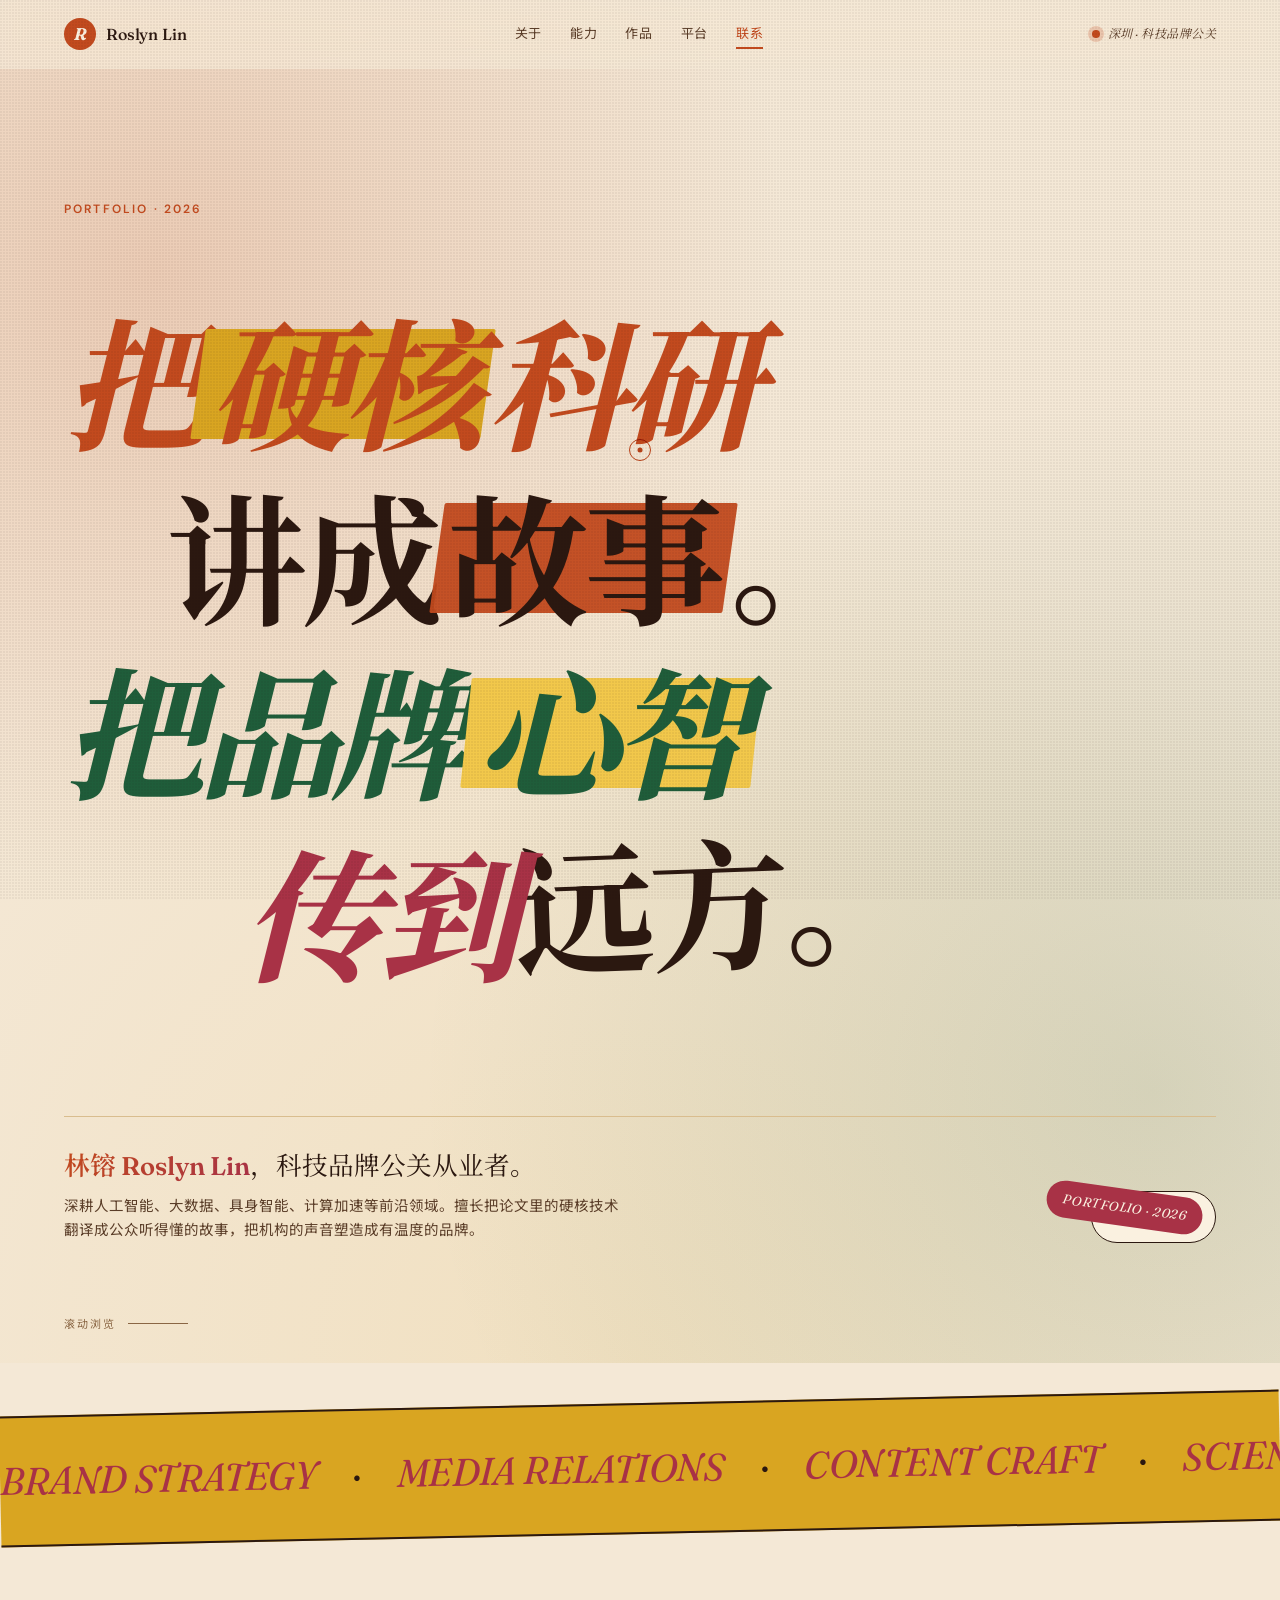
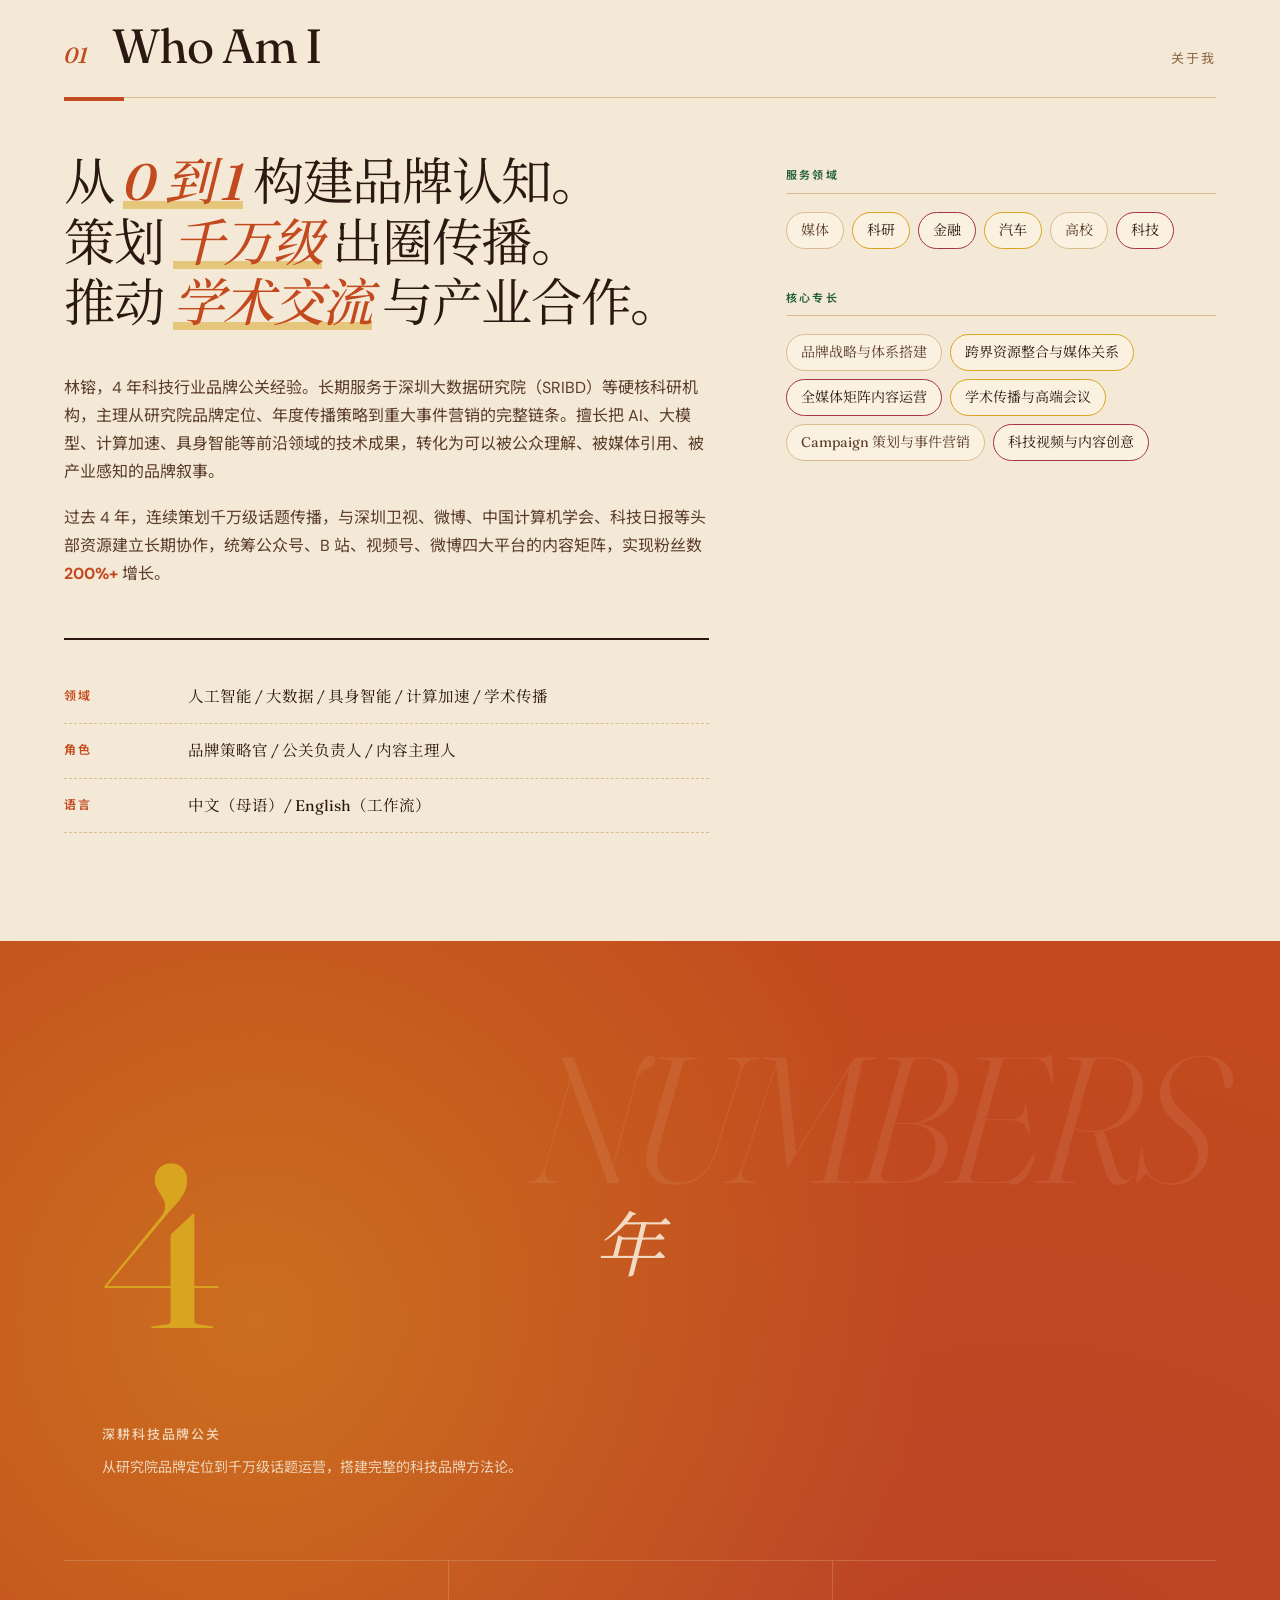
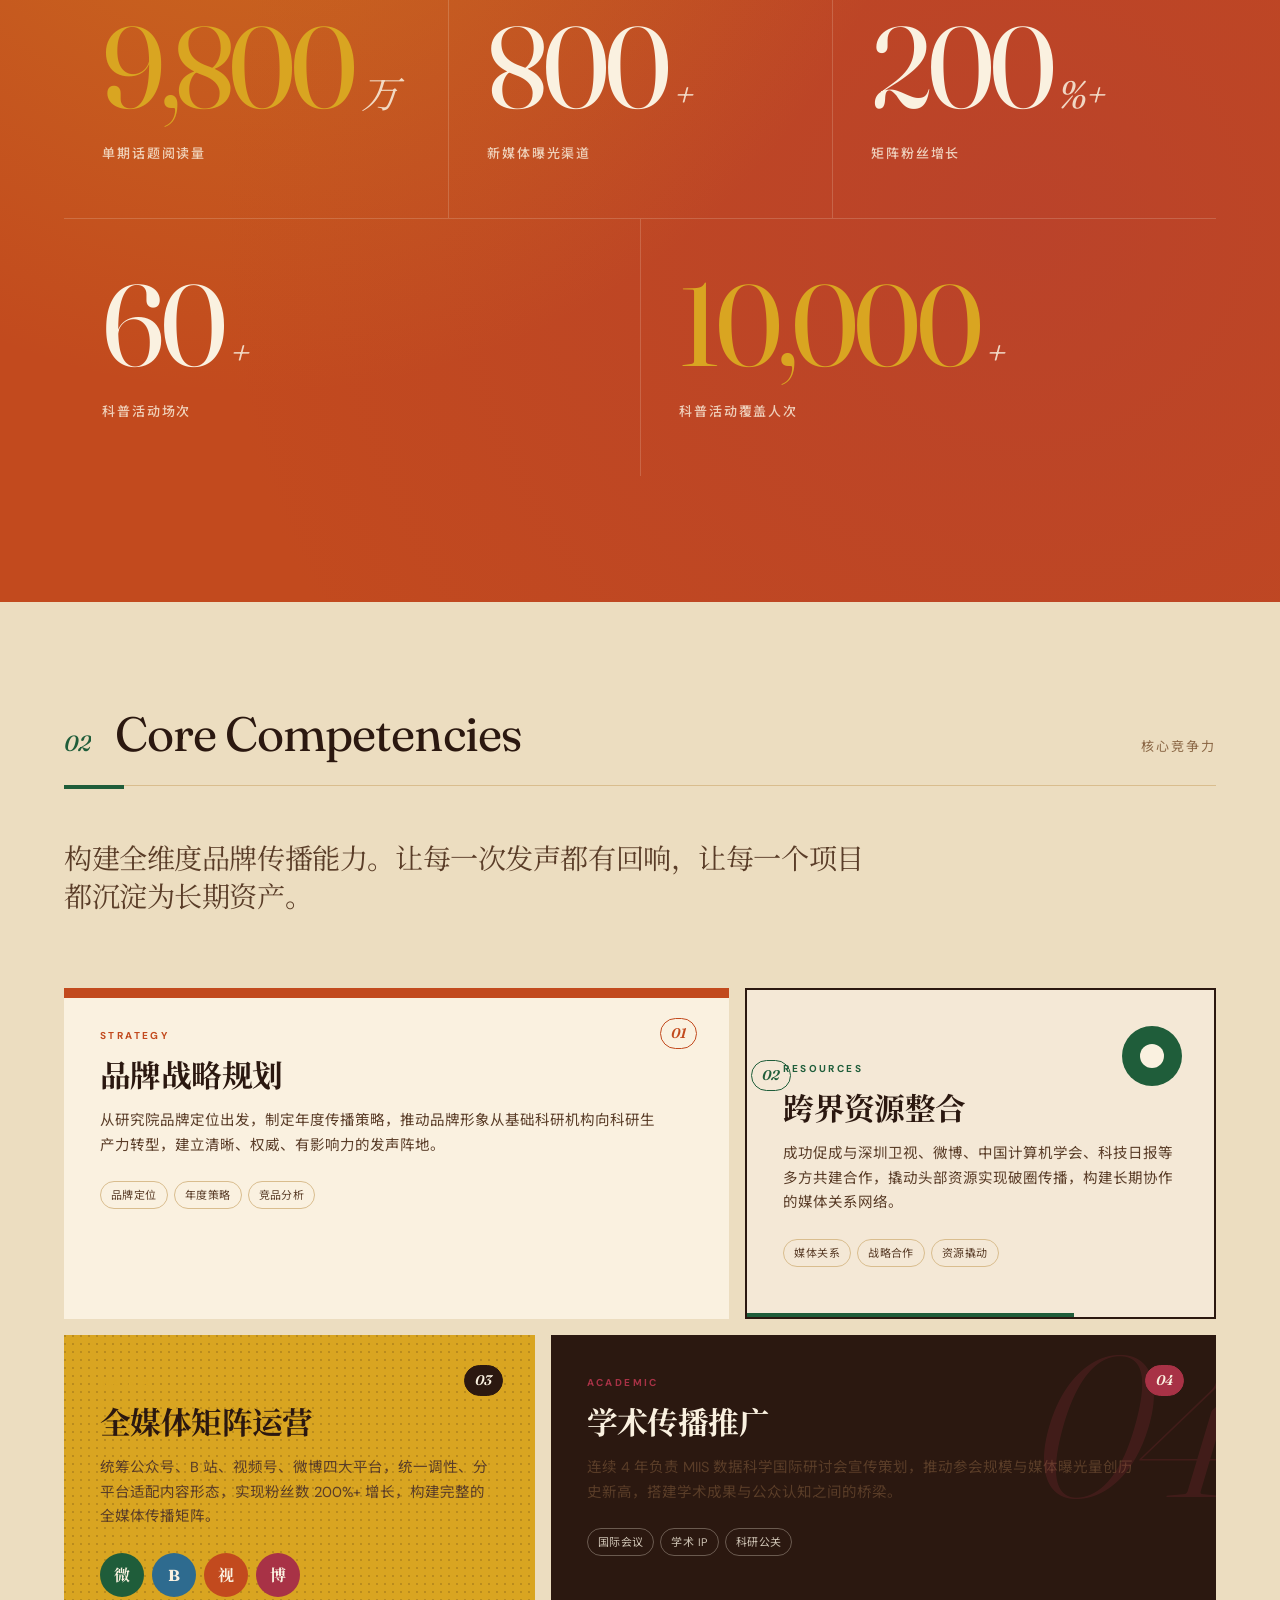
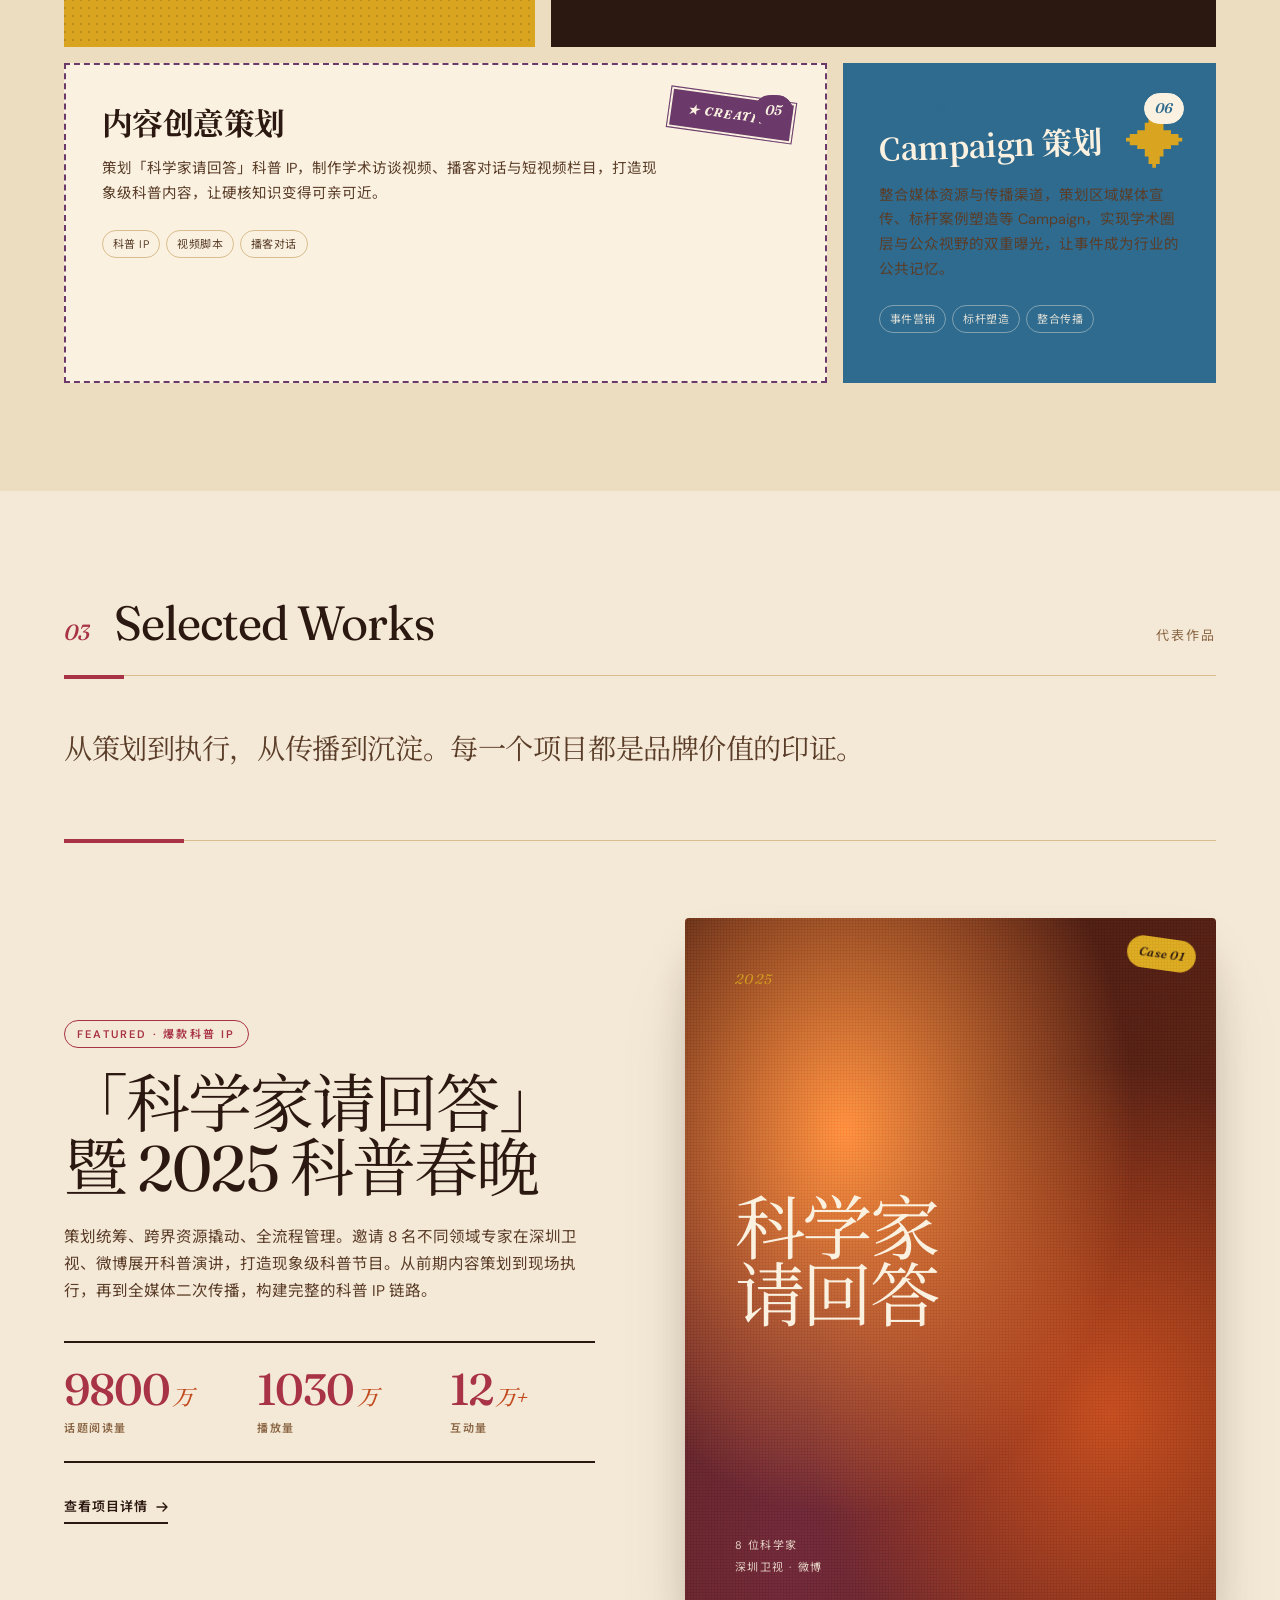
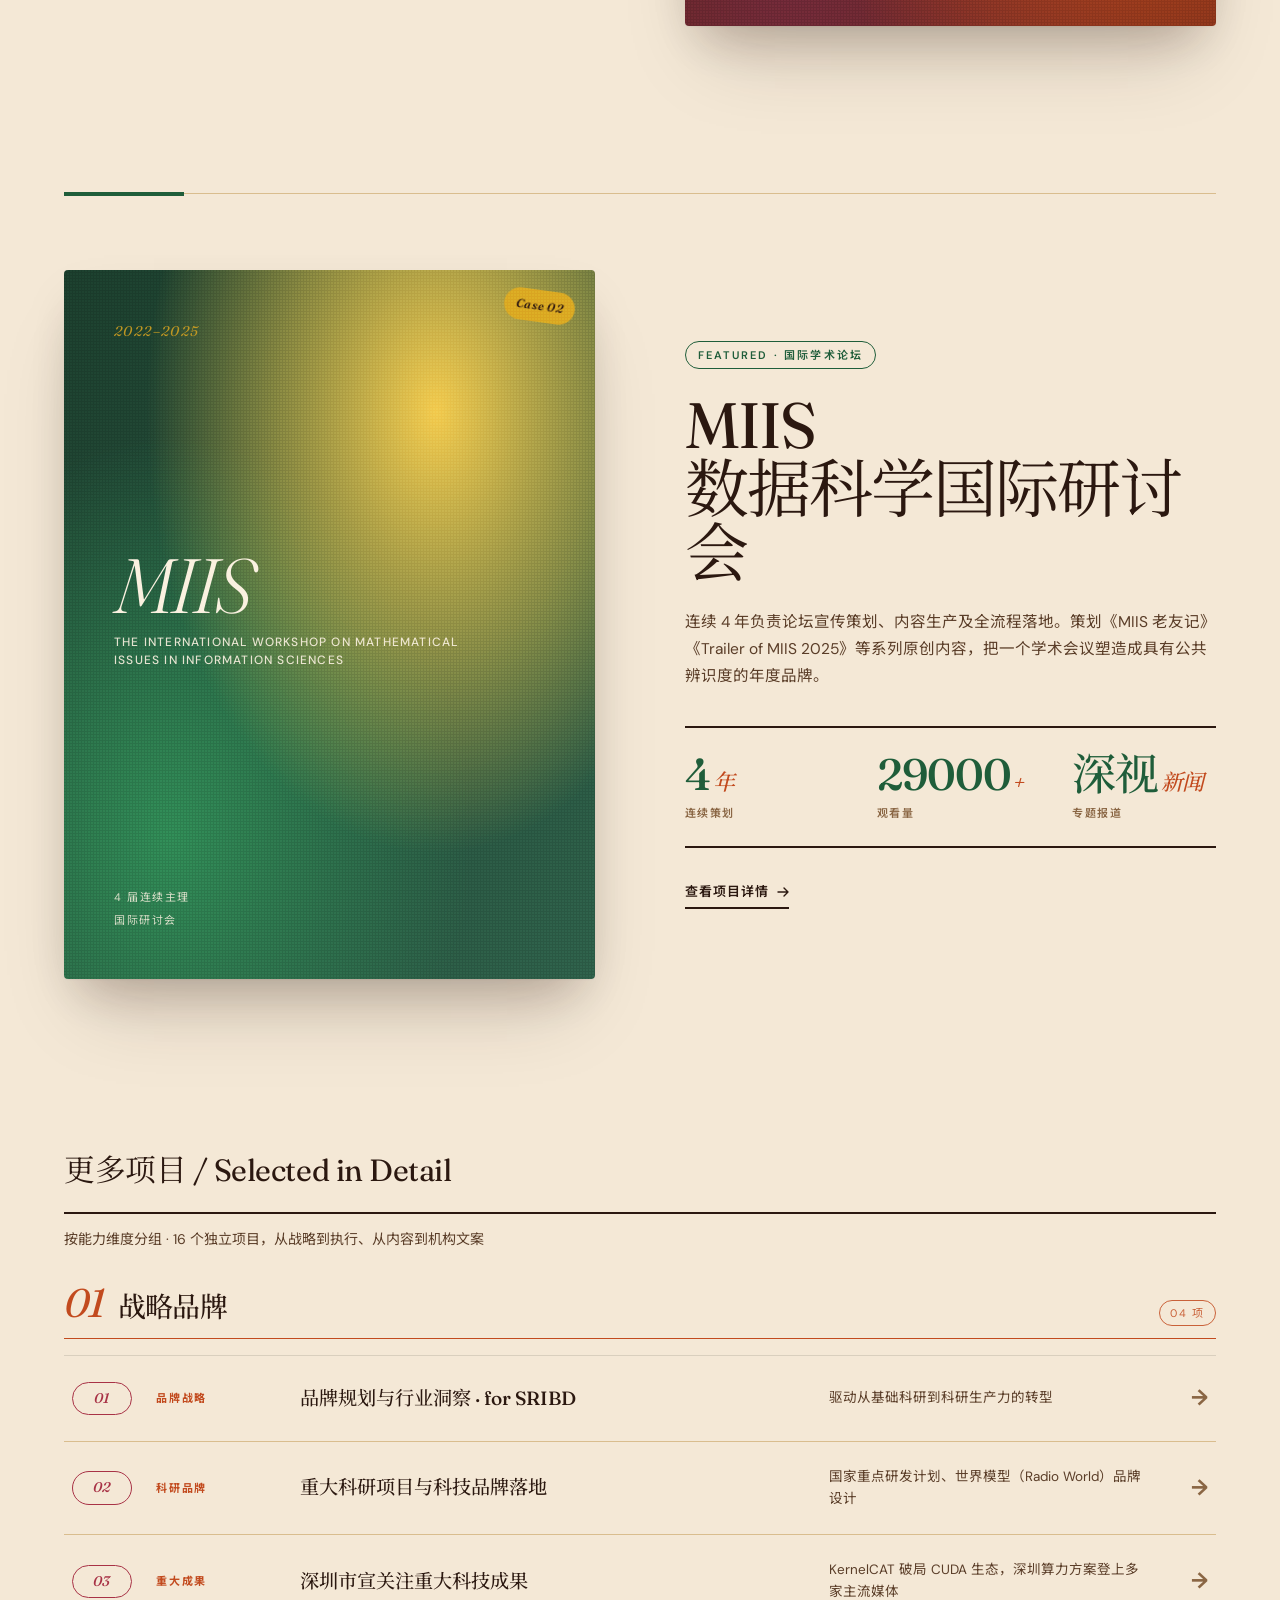
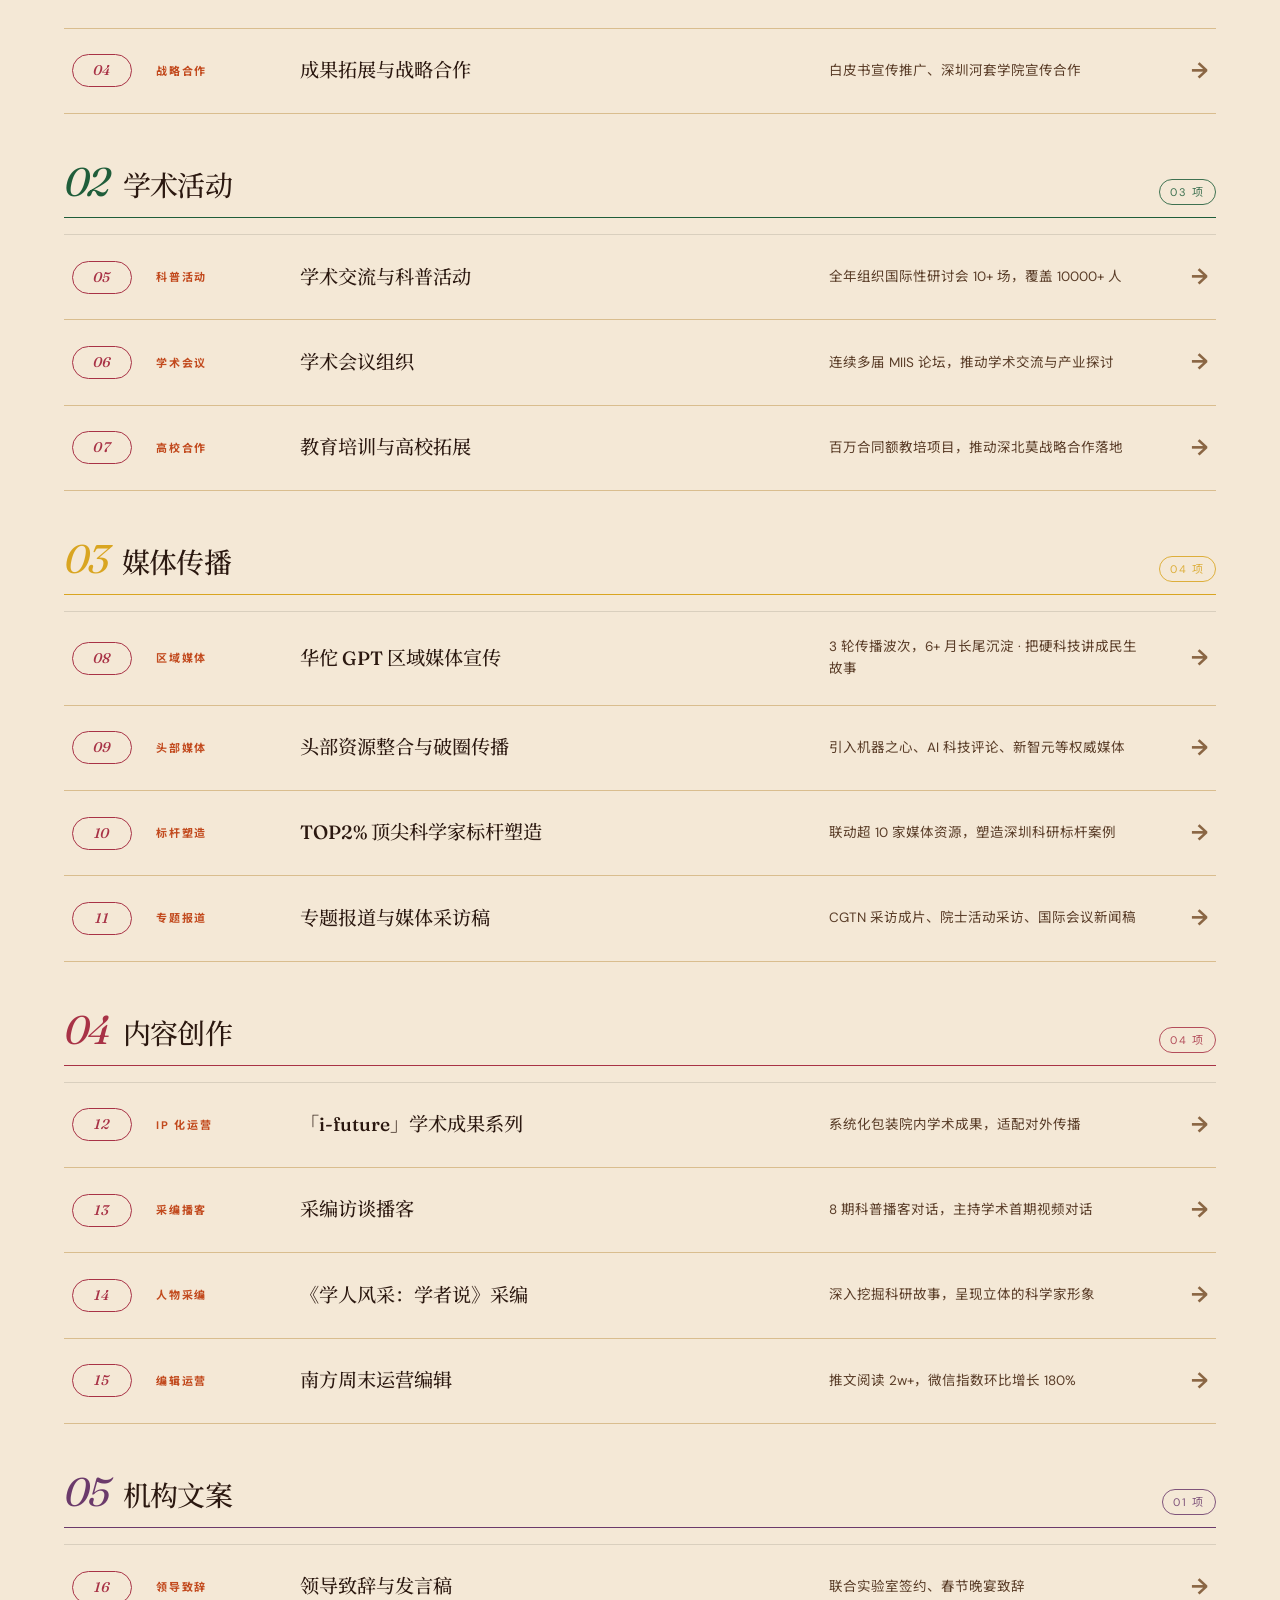
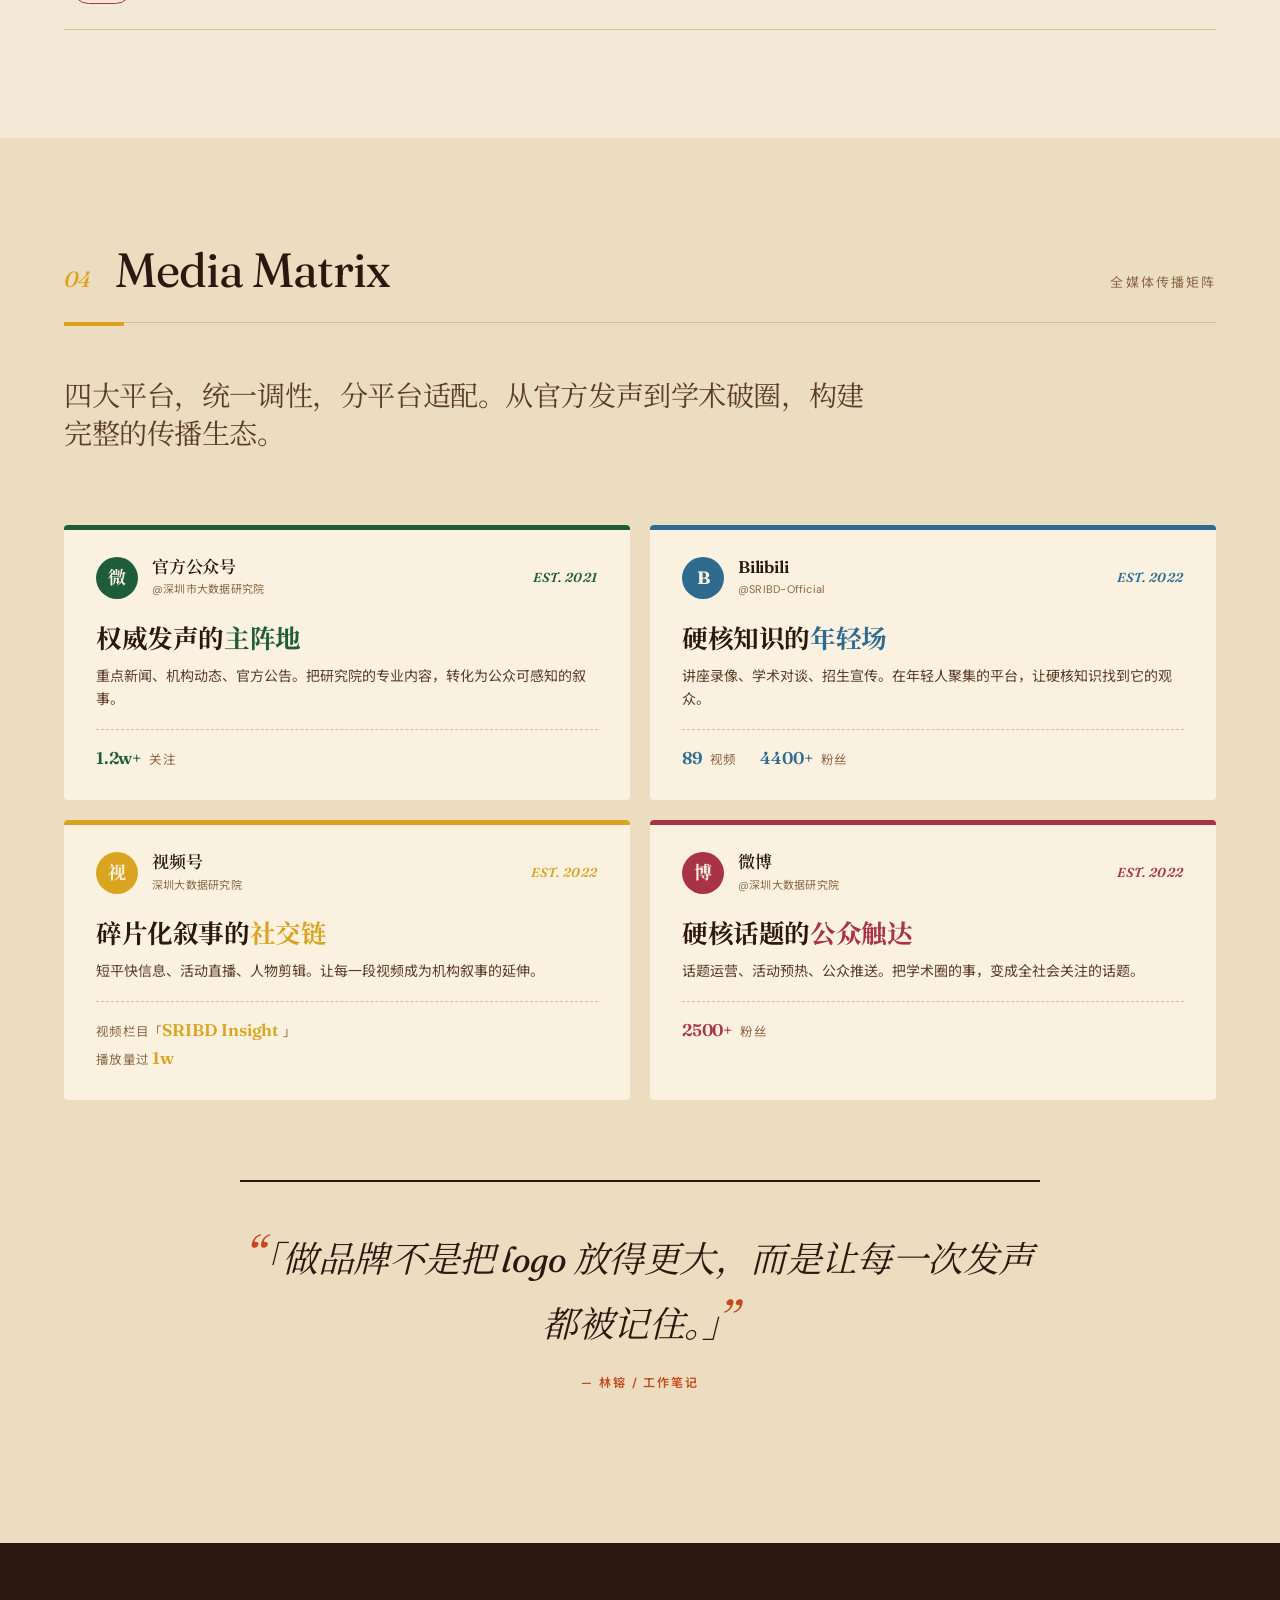
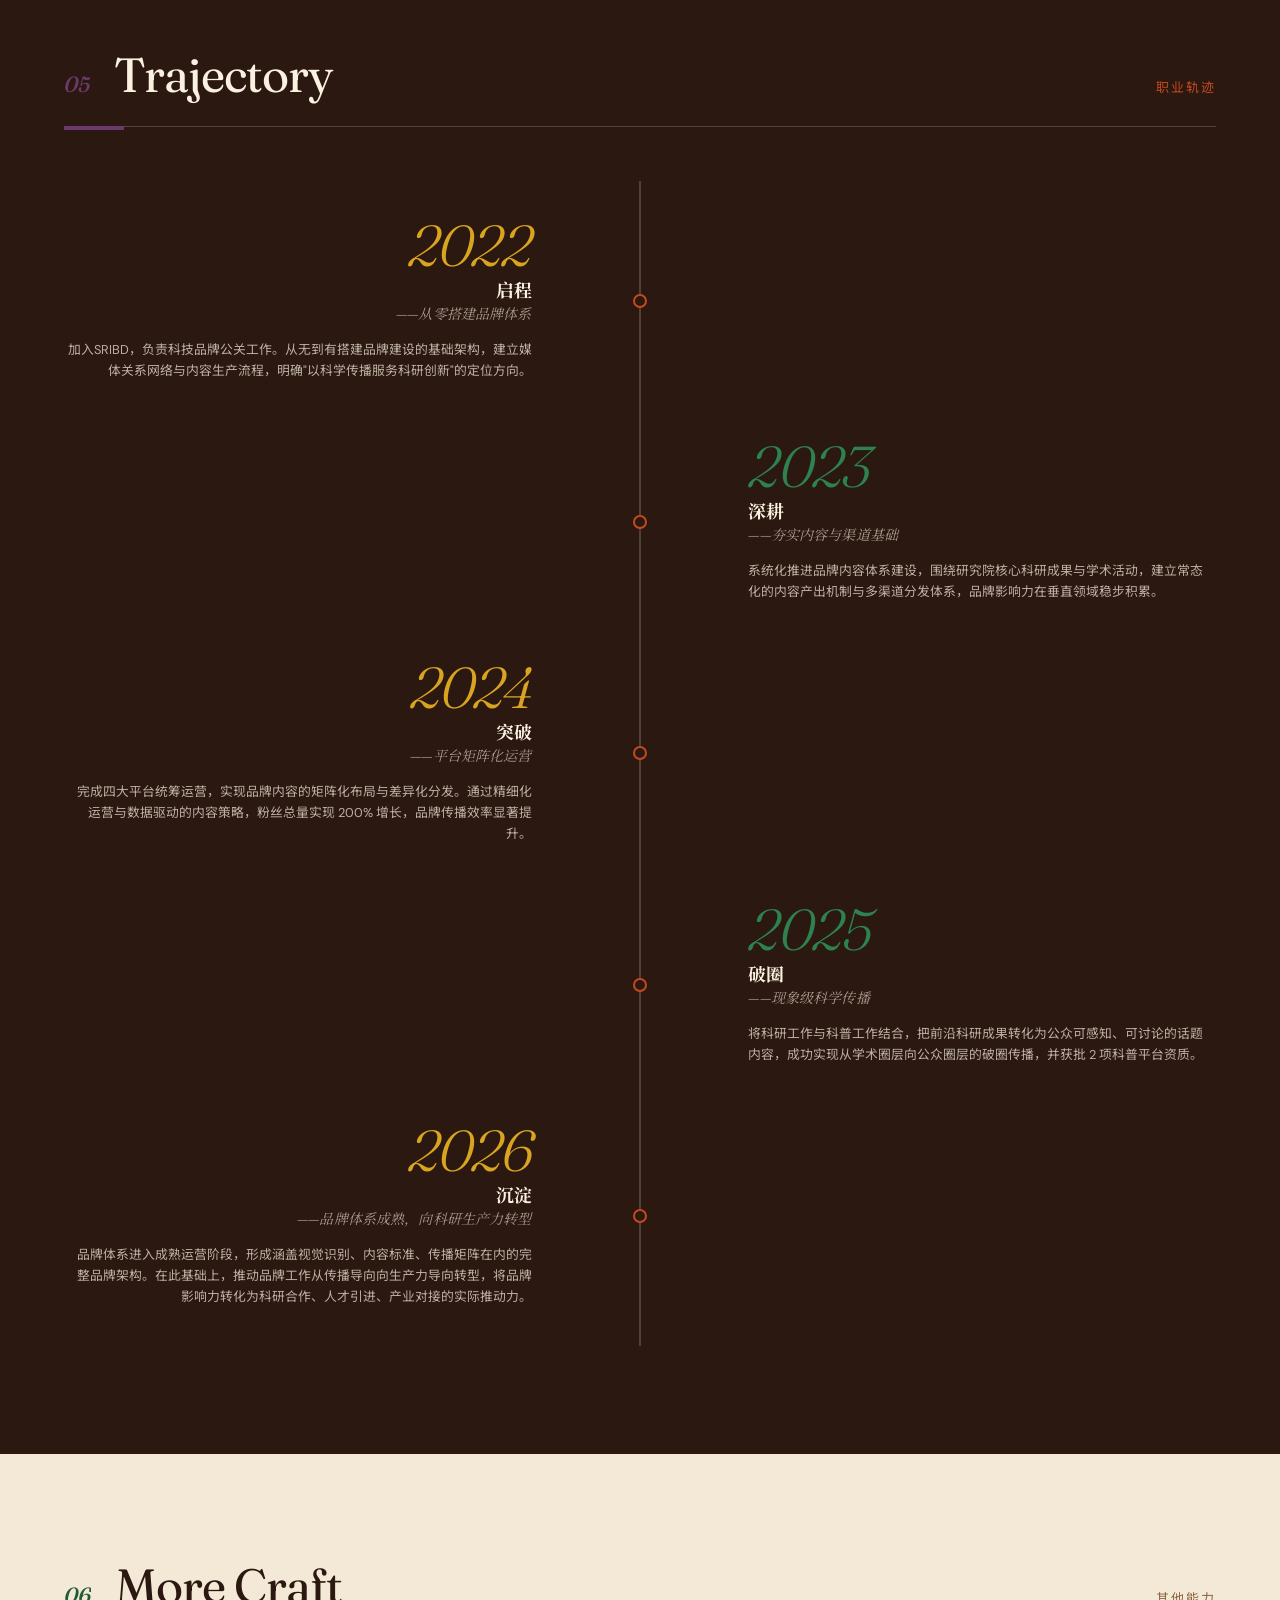
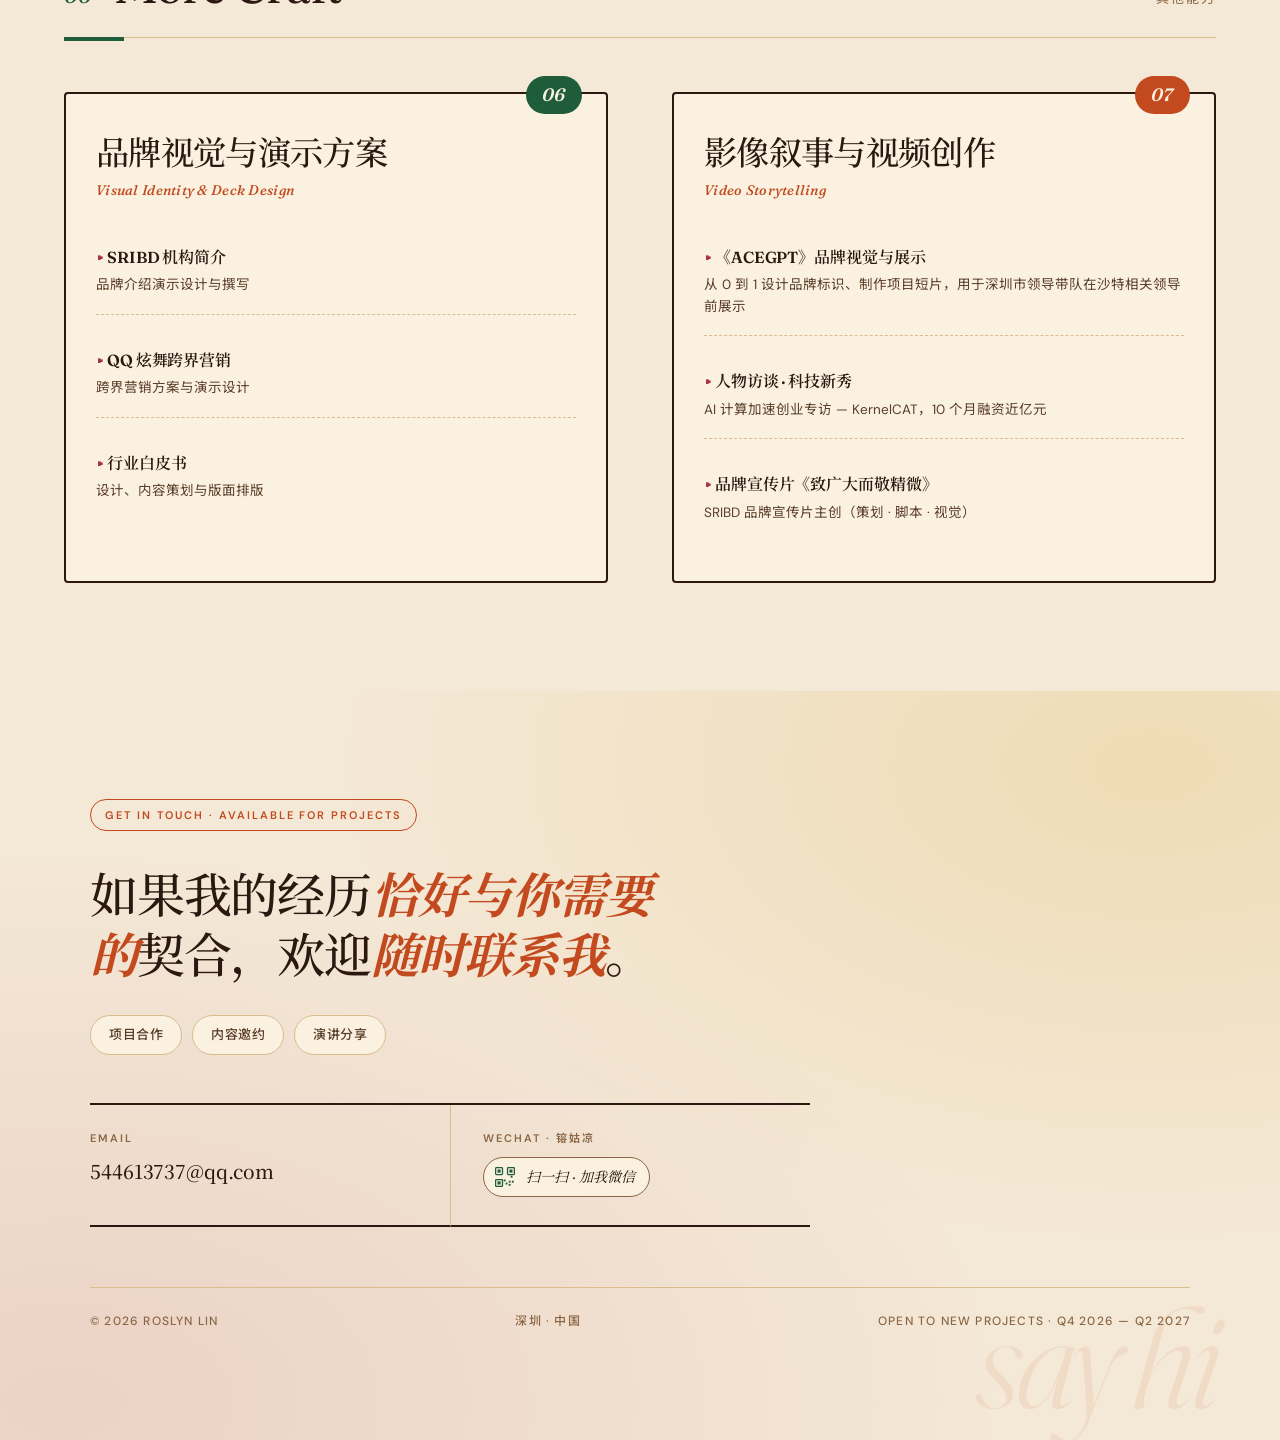
==== commit 51125b2c: "v3.9.8 华佗 GPT 项目详情页 + 三层传播策略 - 创建 project-huatuo-gpt.html：翠绿主题（--c-green #1F5D3A） - Hero：华佗 GPT · 从论" ====
--- a/index.html
+++ b/index.html
@@ -482,11 +482,11 @@
           </div>
           <div class="works-grid">
 
-            <a class="work-row" href="#">
+            <a class="work-row" href="project-huatuo-gpt.html">
               <span class="work-num">08</span>
               <span class="work-cat">区域媒体</span>
               <span class="work-title">华佗 GPT 区域媒体宣传</span>
-              <span class="work-note">深度对接 15 家主流媒体，独家报道全市曝光</span>
+              <span class="work-note">3 轮传播波次，6+ 月长尾沉淀 · 把硬科技讲成民生故事</span>
               <span class="work-arrow">→</span>
             </a>
 
--- a/styles.css
+++ b/styles.css
@@ -3466,6 +3466,52 @@
 .major-media-card-broadcast { transform: rotate(-0.3deg); background: rgba(194, 74, 30, 0.04); }
 .major-media-card-press { transform: rotate(0.5deg); }
 .major-media-card:hover { transform: rotate(0) translateY(-4px); }
+
+/* clickable media card (renders as <a>) */
+.major-media-card-link {
+  display: flex;
+  flex-direction: column;
+  text-decoration: none;
+  color: inherit;
+  cursor: pointer;
+}
+.major-media-card-link:hover {
+  transform: rotate(0) translateY(-4px);
+  box-shadow: 0 24px 40px -16px rgba(43, 24, 16, 0.25);
+}
+.major-media-card-link:hover .major-media-cta {
+  background: var(--c-red);
+  color: var(--paper);
+  border-color: var(--c-red);
+}
+.major-media-card-link.major-media-card-broadcast:hover .major-media-cta {
+  background: var(--c-orange);
+  border-color: var(--c-orange);
+}
+.major-media-cta {
+  position: absolute;
+  top: 18px;
+  right: 18px;
+  padding: 4px 12px;
+  border: 1.5px solid var(--ink);
+  border-radius: 100px;
+  font-family: var(--serif);
+  font-style: italic;
+  font-size: 11px;
+  letter-spacing: 0.04em;
+  background: var(--paper);
+  color: var(--ink);
+  transition: all 0.3s var(--ease);
+}
+.major-media-card-official .major-media-cta { color: var(--c-red); border-color: var(--c-red); }
+.major-media-card-broadcast .major-media-cta { color: var(--c-orange); border-color: var(--c-orange); }
+.major-media-card-central .major-media-cta { color: var(--ink); }
+.major-media-card-link:hover .major-media-card-official .major-media-cta,
+.major-media-card-link.major-media-card-official:hover .major-media-cta {
+  background: var(--c-red);
+  color: var(--paper);
+  border-color: var(--c-red);
+}
 .major-media-cat {
   font-family: var(--sans);
   font-size: 10px;
@@ -3620,6 +3666,50 @@
   background: rgba(168, 50, 70, 0.06);
   border-left: 3px solid var(--c-red);
   border-radius: 0 4px 4px 0;
+}
+.major-own-quote-link {
+  display: flex;
+  align-items: center;
+  justify-content: space-between;
+  gap: 12px;
+  text-decoration: none;
+  color: inherit;
+  cursor: pointer;
+  transition: background 0.3s var(--ease), border-left-color 0.3s var(--ease), transform 0.3s var(--ease);
+}
+.major-own-quote-link::before {
+  content: "“";
+  font-family: var(--serif);
+  font-style: italic;
+  font-size: 32px;
+  line-height: 0.8;
+  color: var(--c-red);
+  margin-right: 4px;
+  flex-shrink: 0;
+}
+.major-own-quote-link:hover {
+  background: rgba(168, 50, 70, 0.14);
+  border-left-color: var(--ink);
+  transform: translateX(4px);
+}
+.major-own-quote-link:hover .major-own-quote-cta {
+  background: var(--c-red);
+  color: var(--paper);
+  border-color: var(--c-red);
+}
+.major-own-quote-cta {
+  flex-shrink: 0;
+  padding: 4px 10px;
+  border: 1.5px solid var(--c-red);
+  border-radius: 100px;
+  font-family: var(--serif);
+  font-style: italic;
+  font-size: 11px;
+  letter-spacing: 0.04em;
+  color: var(--c-red);
+  background: var(--paper);
+  transition: all 0.3s var(--ease);
+  white-space: nowrap;
 }
 .major-own-desc {
   font-family: var(--sans);
@@ -3879,3 +3969,562 @@
   margin: 0 0 4px;
   line-height: 1.3;
 }
+
+/* =====================================================
+   Page: project-huatuo-gpt.html
+   主题：医疗 / 健康 → 翠绿 #1F5D3A
+===================================================== */
+section.page-project-huatuo { background: var(--bg); }
+section.page-project-huatuo { --theme: var(--c-green); --theme-2: var(--c-yellow); }
+
+.proj-hero-huatuo .proj-title-tag {
+  display: inline-block;
+  padding: 6px 14px;
+  background: var(--c-green);
+  color: var(--paper);
+  font-family: var(--sans);
+  font-size: 14px;
+  font-weight: 500;
+  letter-spacing: 0.08em;
+  border-radius: 100px;
+  margin-bottom: 16px;
+  transform: rotate(-1deg);
+}
+
+.proj-hero-huatuo .proj-title-big {
+  display: block;
+  font-style: italic;
+  font-weight: 300;
+  font-size: clamp(64px, 11vw, 152px);
+  line-height: 0.95;
+  letter-spacing: -0.05em;
+  color: var(--ink);
+}
+.proj-hero-huatuo .proj-title-big em {
+  font-style: italic;
+  color: var(--c-green);
+  font-weight: 500;
+  position: relative;
+  display: inline-block;
+}
+.proj-hero-huatuo .proj-title-big em::after {
+  content: "";
+  position: absolute;
+  left: -6px;
+  right: -6px;
+  bottom: -8px;
+  height: 8px;
+  background: rgba(31, 93, 58, 0.12);
+  z-index: -1;
+  border-radius: 4px;
+}
+
+.proj-hero-huatuo .proj-title-sub-en {
+  display: block;
+  font-family: var(--sans);
+  font-weight: 400;
+  font-size: clamp(11px, 1.2vw, 14px);
+  letter-spacing: 0.18em;
+  text-transform: uppercase;
+  color: var(--ink-2);
+  margin: 14px 0 8px;
+  line-height: 1.6;
+  max-width: 680px;
+}
+
+/* ====== Sections ====== */
+.huatuo-section {
+  padding: clamp(60px, 8vw, 100px) clamp(24px, 6vw, 80px);
+  max-width: 1280px;
+  margin: 0 auto;
+  position: relative;
+}
+.huatuo-section-alt {
+  background: var(--paper);
+  max-width: none;
+  padding-left: 0;
+  padding-right: 0;
+}
+.huatuo-section-alt > * {
+  max-width: 1280px;
+  margin-left: auto;
+  margin-right: auto;
+  padding-left: clamp(24px, 6vw, 80px);
+  padding-right: clamp(24px, 6vw, 80px);
+}
+.huatuo-section-head {
+  display: flex;
+  align-items: baseline;
+  gap: 18px;
+  margin-bottom: 40px;
+  border-bottom: 1.5px solid var(--ink);
+  padding-bottom: 18px;
+}
+.huatuo-section-num {
+  font-family: var(--serif);
+  font-style: italic;
+  font-weight: 300;
+  font-size: 14px;
+  letter-spacing: 0.04em;
+  color: var(--c-green);
+}
+.huatuo-section-head .subhead {
+  font-family: var(--serif);
+  font-weight: 500;
+  font-size: clamp(28px, 3.4vw, 44px);
+  letter-spacing: -0.02em;
+  color: var(--ink);
+  margin: 0;
+}
+.huatuo-section-en {
+  margin-left: auto;
+  font-family: var(--sans);
+  font-size: 11px;
+  letter-spacing: 0.16em;
+  text-transform: uppercase;
+  color: var(--ink-2);
+}
+
+/* ====== Lead paragraph ====== */
+.huatuo-lead {
+  font-family: var(--serif);
+  font-size: clamp(17px, 1.7vw, 22px);
+  line-height: 1.55;
+  color: var(--ink);
+  max-width: 720px;
+  margin: 0 0 56px;
+}
+.huatuo-lead em {
+  font-style: italic;
+  color: var(--c-green);
+  font-weight: 500;
+}
+
+/* ====== Background ====== */
+.huatuo-bg {
+  display: flex;
+  flex-direction: column;
+  gap: 22px;
+  max-width: 880px;
+}
+.huatuo-bg-text {
+  font-family: var(--sans);
+  font-size: clamp(15px, 1.4vw, 18px);
+  line-height: 1.7;
+  color: var(--ink-2);
+  margin: 0;
+}
+.huatuo-bg-text em {
+  font-style: normal;
+  font-weight: 500;
+  color: var(--ink);
+}
+.huatuo-bg-mark {
+  font-style: italic;
+  font-weight: 500;
+  color: var(--c-green);
+  position: relative;
+  padding: 0 2px;
+}
+.huatuo-bg-mark::before {
+  content: "";
+  position: absolute;
+  left: -2px;
+  right: -2px;
+  bottom: 0;
+  height: 6px;
+  background: rgba(31, 93, 58, 0.1);
+  z-index: -1;
+  border-radius: 3px;
+}
+.huatuo-bg-pill {
+  display: inline-flex;
+  align-items: center;
+  gap: 12px;
+  padding: 12px 20px 12px 24px;
+  background: var(--bg-2);
+  border: 1.5px solid var(--c-green);
+  border-radius: 100px;
+  align-self: flex-start;
+  position: relative;
+}
+.huatuo-bg-pill::before {
+  content: "";
+  position: absolute;
+  left: -6px;
+  top: 50%;
+  width: 12px;
+  height: 12px;
+  background: var(--c-green);
+  border-radius: 50%;
+  transform: translateY(-50%);
+}
+.huatuo-bg-pill-tag {
+  font-family: var(--sans);
+  font-size: 11px;
+  letter-spacing: 0.16em;
+  text-transform: uppercase;
+  color: var(--c-green);
+  font-weight: 600;
+}
+.huatuo-bg-pill-text {
+  font-family: var(--serif);
+  font-size: 15px;
+  color: var(--ink);
+  font-style: italic;
+}
+
+/* ====== 3-layer cards ====== */
+.huatuo-layers {
+  display: flex;
+  flex-direction: column;
+  gap: 24px;
+  margin-bottom: 56px;
+}
+.huatuo-layer {
+  display: grid;
+  grid-template-columns: 200px 1fr;
+  gap: 32px;
+  padding: 32px 36px;
+  background: var(--paper);
+  border: 1.5px solid var(--ink);
+  border-radius: 12px;
+  position: relative;
+  transition: transform 0.4s var(--ease);
+}
+.huatuo-layer-official { transform: rotate(-0.5deg); }
+.huatuo-layer-authority { transform: rotate(0.4deg); }
+.huatuo-layer-people { transform: rotate(-0.3deg); }
+.huatuo-layer:hover {
+  transform: rotate(0) translateY(-4px);
+}
+
+.huatuo-layer-rail {
+  display: flex;
+  flex-direction: column;
+  gap: 8px;
+  border-right: 1.5px dashed rgba(31, 93, 58, 0.2);
+  padding-right: 24px;
+}
+.huatuo-layer-num {
+  font-family: var(--serif);
+  font-style: italic;
+  font-weight: 300;
+  font-size: 48px;
+  line-height: 1;
+  color: var(--c-green);
+  letter-spacing: -0.04em;
+}
+.huatuo-layer-tag {
+  font-family: var(--serif);
+  font-weight: 500;
+  font-size: 18px;
+  color: var(--ink);
+  letter-spacing: -0.01em;
+}
+.huatuo-layer-tag-en {
+  font-family: var(--sans);
+  font-size: 10px;
+  letter-spacing: 0.18em;
+  text-transform: uppercase;
+  color: var(--ink-2);
+}
+
+.huatuo-layer-body {
+  display: flex;
+  flex-direction: column;
+  gap: 14px;
+}
+.huatuo-layer-title {
+  font-family: var(--serif);
+  font-weight: 500;
+  font-size: clamp(20px, 2vw, 26px);
+  color: var(--ink);
+  margin: 0;
+  letter-spacing: -0.02em;
+}
+.huatuo-layer-desc {
+  font-family: var(--sans);
+  font-size: clamp(14px, 1.2vw, 16px);
+  line-height: 1.7;
+  color: var(--ink-2);
+  margin: 0;
+  max-width: 640px;
+}
+.huatuo-layer-desc em {
+  font-style: italic;
+  color: var(--c-green);
+  font-weight: 500;
+}
+
+.huatuo-layer-channels {
+  display: flex;
+  flex-wrap: wrap;
+  gap: 8px;
+  margin-top: 4px;
+}
+.huatuo-channel {
+  display: inline-block;
+  padding: 6px 14px;
+  border: 1.5px solid var(--ink);
+  border-radius: 100px;
+  font-family: var(--sans);
+  font-size: 12px;
+  letter-spacing: 0.04em;
+  color: var(--ink);
+  background: var(--paper);
+  transition: all 0.3s var(--ease);
+}
+.huatuo-channel:hover {
+  transform: translateY(-2px);
+  background: var(--ink);
+  color: var(--paper);
+  border-color: var(--ink);
+}
+.huatuo-channel-official:hover { background: var(--c-red); border-color: var(--c-red); }
+.huatuo-channel-authority:hover { background: var(--c-orange); border-color: var(--c-orange); }
+.huatuo-channel-people:hover { background: var(--c-green); border-color: var(--c-green); }
+
+.huatuo-layer-note {
+  font-family: var(--sans);
+  font-size: 11px;
+  letter-spacing: 0.08em;
+  color: var(--ink-2);
+  margin-top: 8px;
+  padding-top: 12px;
+  border-top: 1px dashed rgba(31, 93, 58, 0.2);
+}
+.huatuo-layer-note::before {
+  content: "关键词 · ";
+  color: var(--c-green);
+  font-weight: 500;
+}
+
+/* ====== Flow connector ====== */
+.huatuo-flow {
+  display: flex;
+  align-items: center;
+  gap: 12px;
+  padding: 24px 0 0;
+  flex-wrap: wrap;
+}
+.huatuo-flow-step {
+  display: inline-block;
+  padding: 8px 16px;
+  background: var(--bg-2);
+  border: 1.5px solid var(--c-green);
+  border-radius: 100px;
+  font-family: var(--sans);
+  font-size: 13px;
+  font-weight: 500;
+  color: var(--c-green);
+  letter-spacing: 0.04em;
+}
+.huatuo-flow-end {
+  background: var(--c-green);
+  color: var(--paper);
+  font-weight: 600;
+}
+.huatuo-flow-line {
+  flex: 1;
+  min-width: 24px;
+  height: 1.5px;
+  background: linear-gradient(to right, var(--c-green), rgba(31, 93, 58, 0.15));
+  position: relative;
+}
+.huatuo-flow-line::after {
+  content: "→";
+  position: absolute;
+  right: -8px;
+  top: 50%;
+  transform: translateY(-50%);
+  color: var(--c-green);
+  font-size: 14px;
+}
+
+/* ====== Results ====== */
+.huatuo-results {
+  display: grid;
+  grid-template-columns: repeat(3, 1fr);
+  gap: 24px;
+  margin-bottom: 64px;
+}
+.huatuo-result {
+  padding: 28px;
+  background: var(--bg-2);
+  border: 1.5px solid var(--ink);
+  border-radius: 12px;
+  display: flex;
+  flex-direction: column;
+  gap: 14px;
+  transition: transform 0.4s var(--ease);
+}
+.huatuo-result:nth-child(1) { transform: rotate(-0.4deg); }
+.huatuo-result:nth-child(2) { transform: rotate(0.3deg); }
+.huatuo-result:nth-child(3) { transform: rotate(-0.5deg); }
+.huatuo-result:hover { transform: rotate(0) translateY(-4px); }
+
+.huatuo-result-tag {
+  font-family: var(--sans);
+  font-size: 10px;
+  letter-spacing: 0.18em;
+  text-transform: uppercase;
+  color: var(--c-green);
+  font-weight: 600;
+}
+.huatuo-result-text {
+  font-family: var(--sans);
+  font-size: 13px;
+  line-height: 1.7;
+  color: var(--ink);
+  margin: 0;
+}
+.huatuo-result-count {
+  font-family: var(--serif);
+  font-style: italic;
+  font-size: 22px;
+  color: var(--ink);
+  margin-top: auto;
+}
+
+.huatuo-wave-list {
+  list-style: none;
+  margin: 0;
+  padding: 0;
+  display: flex;
+  flex-direction: column;
+  gap: 10px;
+}
+.huatuo-wave-list li {
+  font-family: var(--sans);
+  font-size: 13px;
+  line-height: 1.65;
+  color: var(--ink-2);
+  padding-left: 20px;
+  position: relative;
+}
+.huatuo-wave-list li::before {
+  content: "·";
+  position: absolute;
+  left: 6px;
+  color: var(--c-green);
+  font-weight: 700;
+  font-size: 18px;
+  top: -2px;
+}
+.huatuo-wave-list strong {
+  color: var(--ink);
+  font-weight: 600;
+  margin-right: 4px;
+}
+
+.huatuo-result-tail-text {
+  font-family: var(--sans);
+  font-size: 13px;
+  line-height: 1.75;
+  color: var(--ink-2);
+  margin: 0;
+}
+.huatuo-result-tail-text em {
+  font-style: italic;
+  color: var(--c-green);
+  font-weight: 500;
+}
+
+/* ====== Quote ====== */
+.huatuo-quote {
+  position: relative;
+  padding: 48px 48px 40px;
+  background: linear-gradient(135deg, rgba(31, 93, 58, 0.04), rgba(217, 165, 33, 0.04));
+  border-radius: 16px;
+  border-left: 4px solid var(--c-green);
+}
+.huatuo-quote-mark {
+  position: absolute;
+  top: -10px;
+  left: 32px;
+  font-family: var(--serif);
+  font-style: italic;
+  font-weight: 500;
+  font-size: 96px;
+  line-height: 1;
+  color: var(--c-green);
+  opacity: 0.4;
+}
+.huatuo-quote-body {
+  font-family: var(--serif);
+  font-style: italic;
+  font-weight: 400;
+  font-size: clamp(20px, 2.2vw, 28px);
+  line-height: 1.5;
+  color: var(--ink);
+  margin: 16px 0 20px;
+  letter-spacing: -0.01em;
+}
+.huatuo-quote-body em {
+  font-style: italic;
+  color: var(--c-green);
+  font-weight: 500;
+  position: relative;
+}
+.huatuo-quote-body em::after {
+  content: "";
+  position: absolute;
+  left: -2px;
+  right: -2px;
+  bottom: 0;
+  height: 6px;
+  background: rgba(31, 93, 58, 0.15);
+  z-index: -1;
+  border-radius: 3px;
+}
+.huatuo-quote-cap {
+  font-family: var(--sans);
+  font-size: 12px;
+  letter-spacing: 0.06em;
+  color: var(--ink-2);
+  margin-top: 12px;
+}
+
+/* ====== Responsive ====== */
+@media (max-width: 1100px) {
+  .huatuo-results { grid-template-columns: 1fr; }
+}
+@media (max-width: 860px) {
+  .huatuo-layer {
+    grid-template-columns: 1fr;
+    gap: 20px;
+    padding: 24px;
+  }
+  .huatuo-layer-rail {
+    border-right: none;
+    border-bottom: 1.5px dashed rgba(31, 93, 58, 0.2);
+    padding-right: 0;
+    padding-bottom: 12px;
+    flex-direction: row;
+    align-items: baseline;
+    gap: 14px;
+  }
+  .huatuo-layer-num {
+    font-size: 32px;
+  }
+  .huatuo-layer-official,
+  .huatuo-layer-authority,
+  .huatuo-layer-people,
+  .huatuo-result:nth-child(1),
+  .huatuo-result:nth-child(2),
+  .huatuo-result:nth-child(3) { transform: rotate(0); }
+  .huatuo-flow { gap: 8px; }
+  .huatuo-flow-line { min-width: 16px; }
+  .huatuo-quote { padding: 36px 28px 28px; }
+  .huatuo-quote-mark { font-size: 72px; left: 20px; }
+}
+
+@media (prefers-reduced-motion: reduce) {
+  .huatuo-layer,
+  .huatuo-result,
+  .huatuo-channel { transition: none; transform: none; }
+  .huatuo-layer:hover,
+  .huatuo-result:hover,
+  .huatuo-channel:hover { transform: none; }
+}
